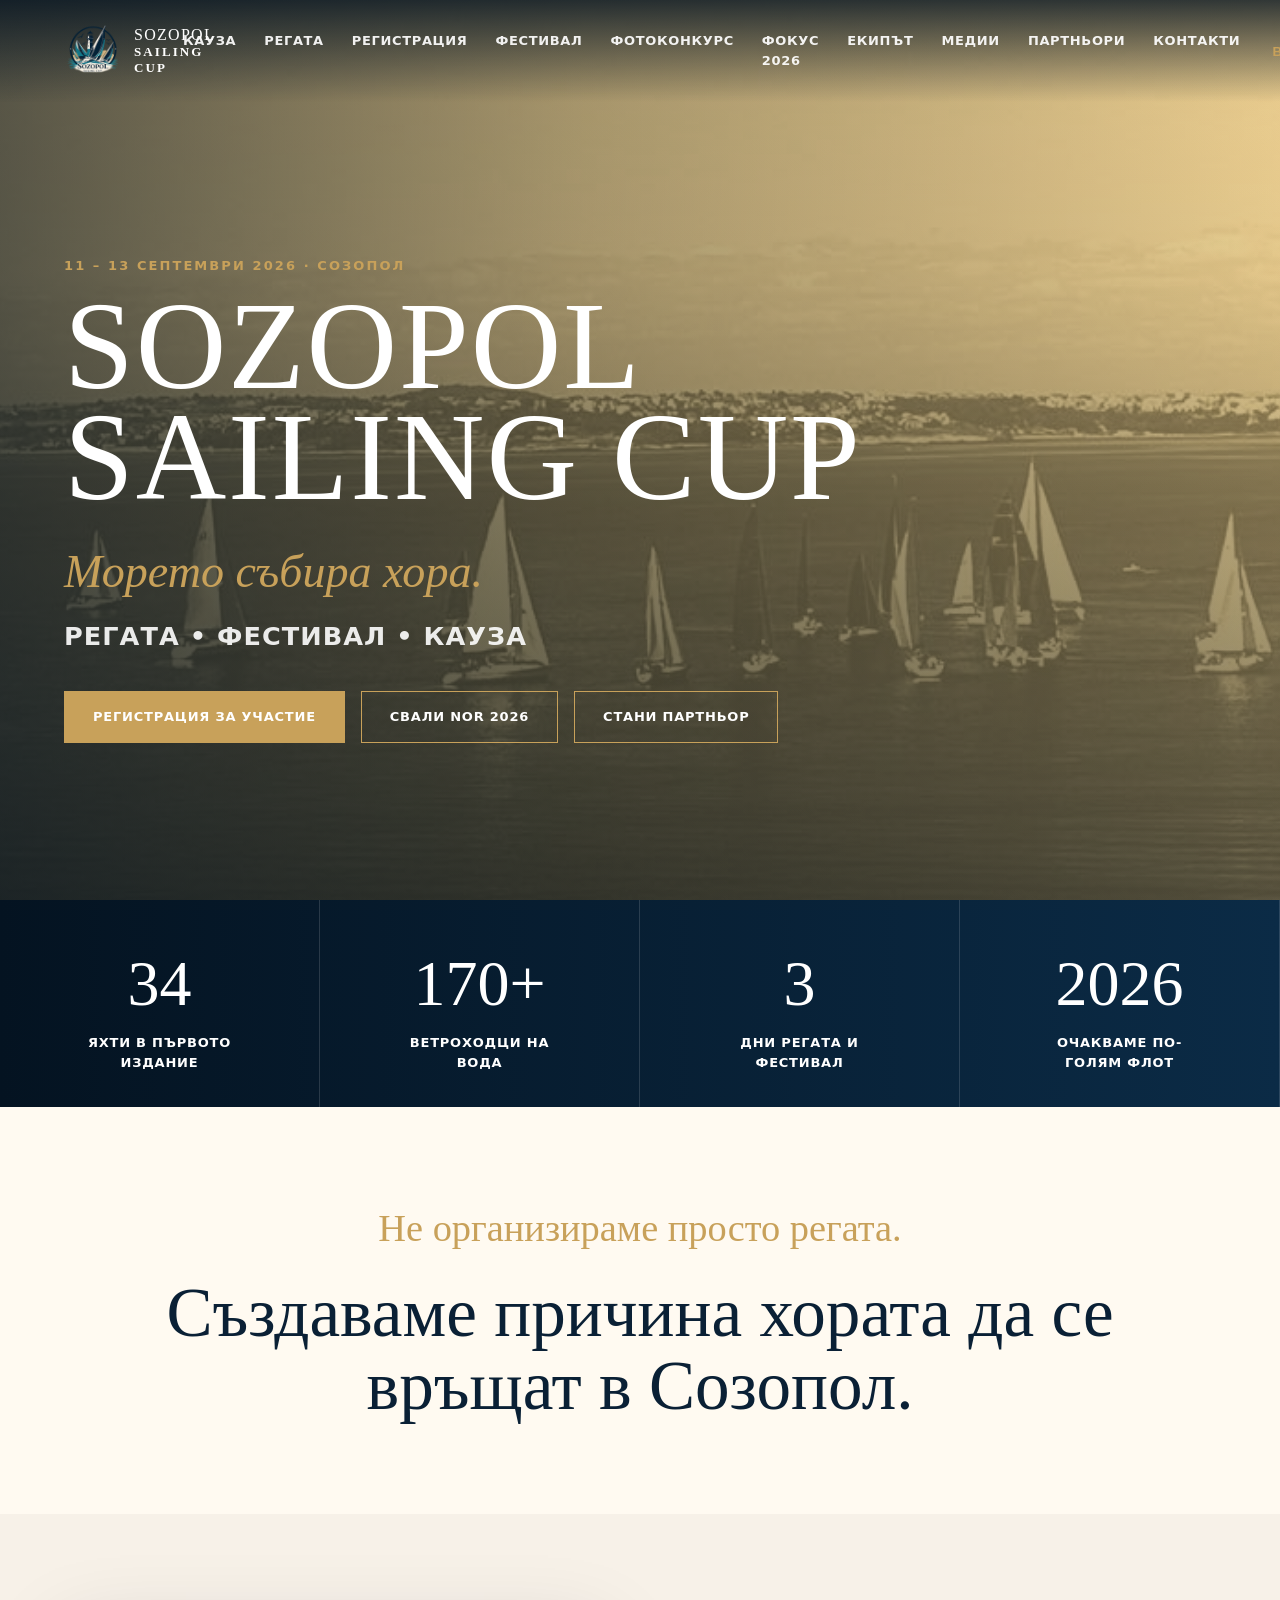
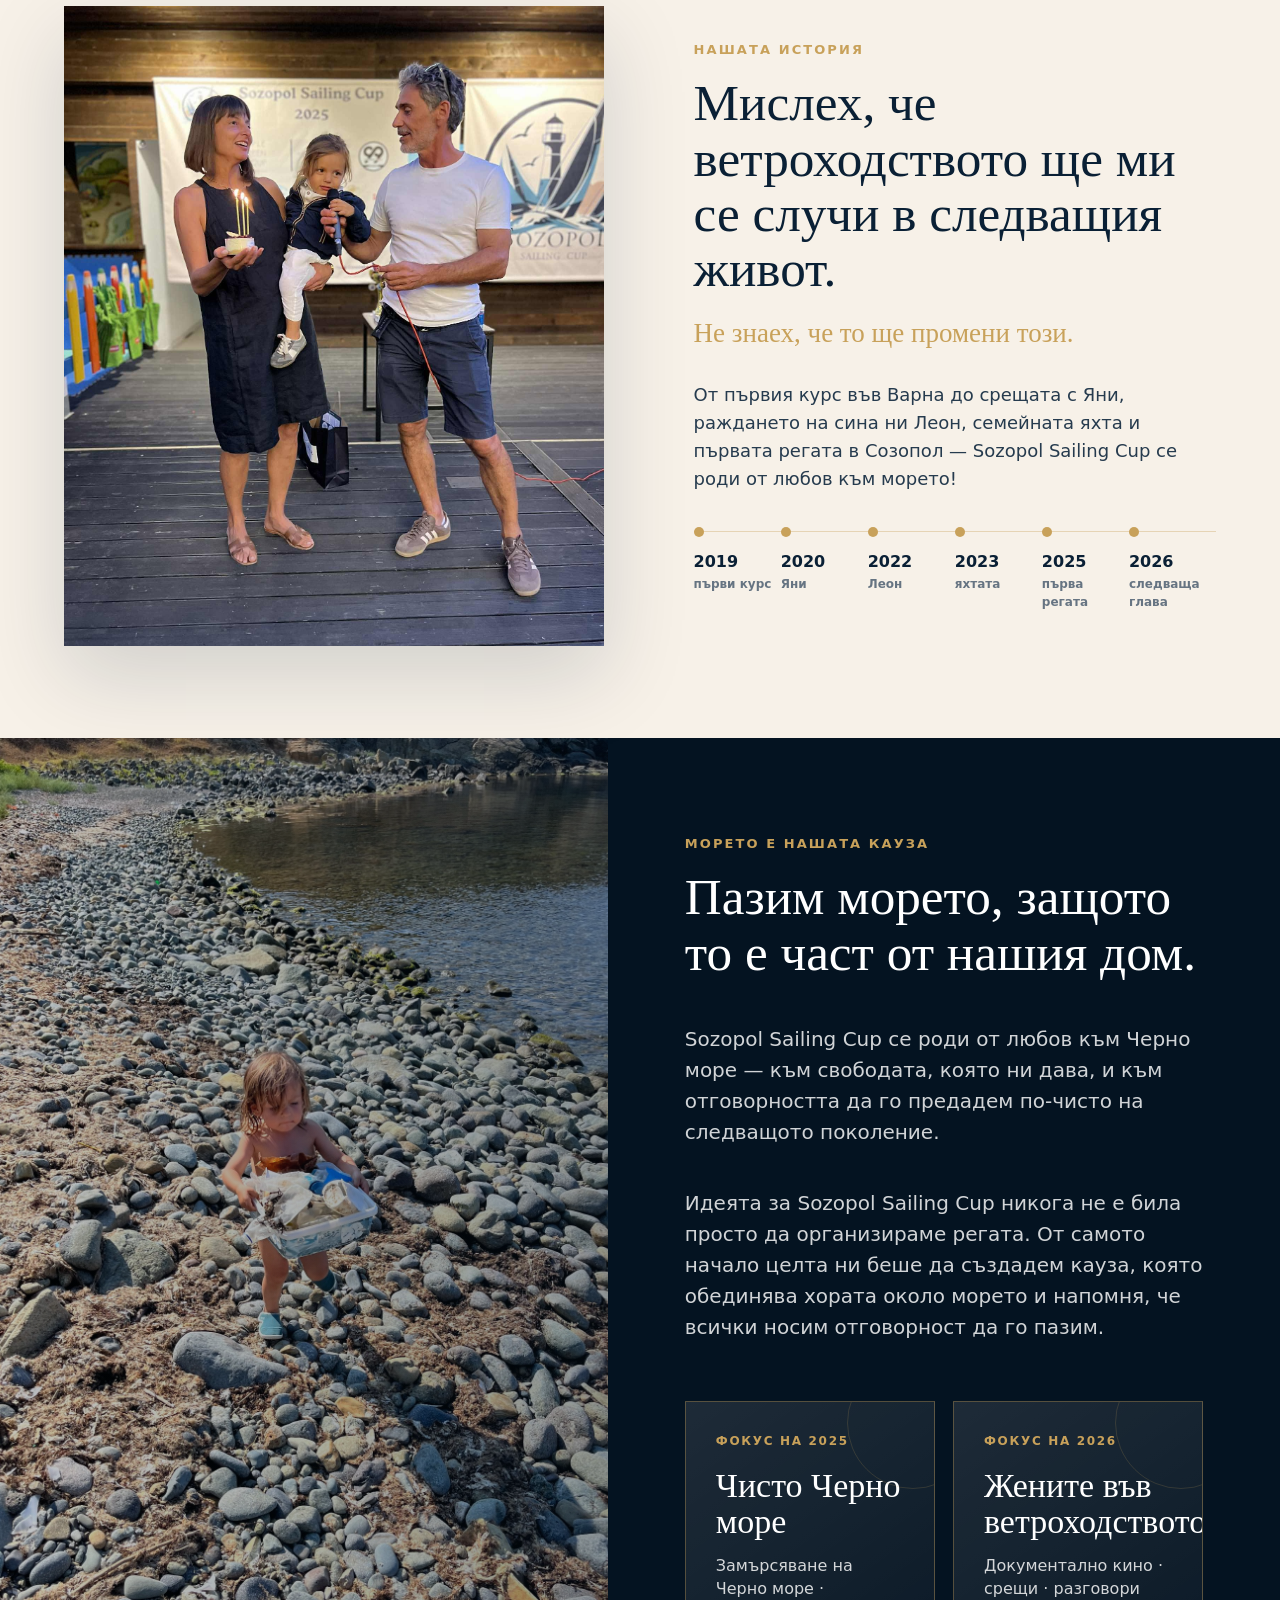
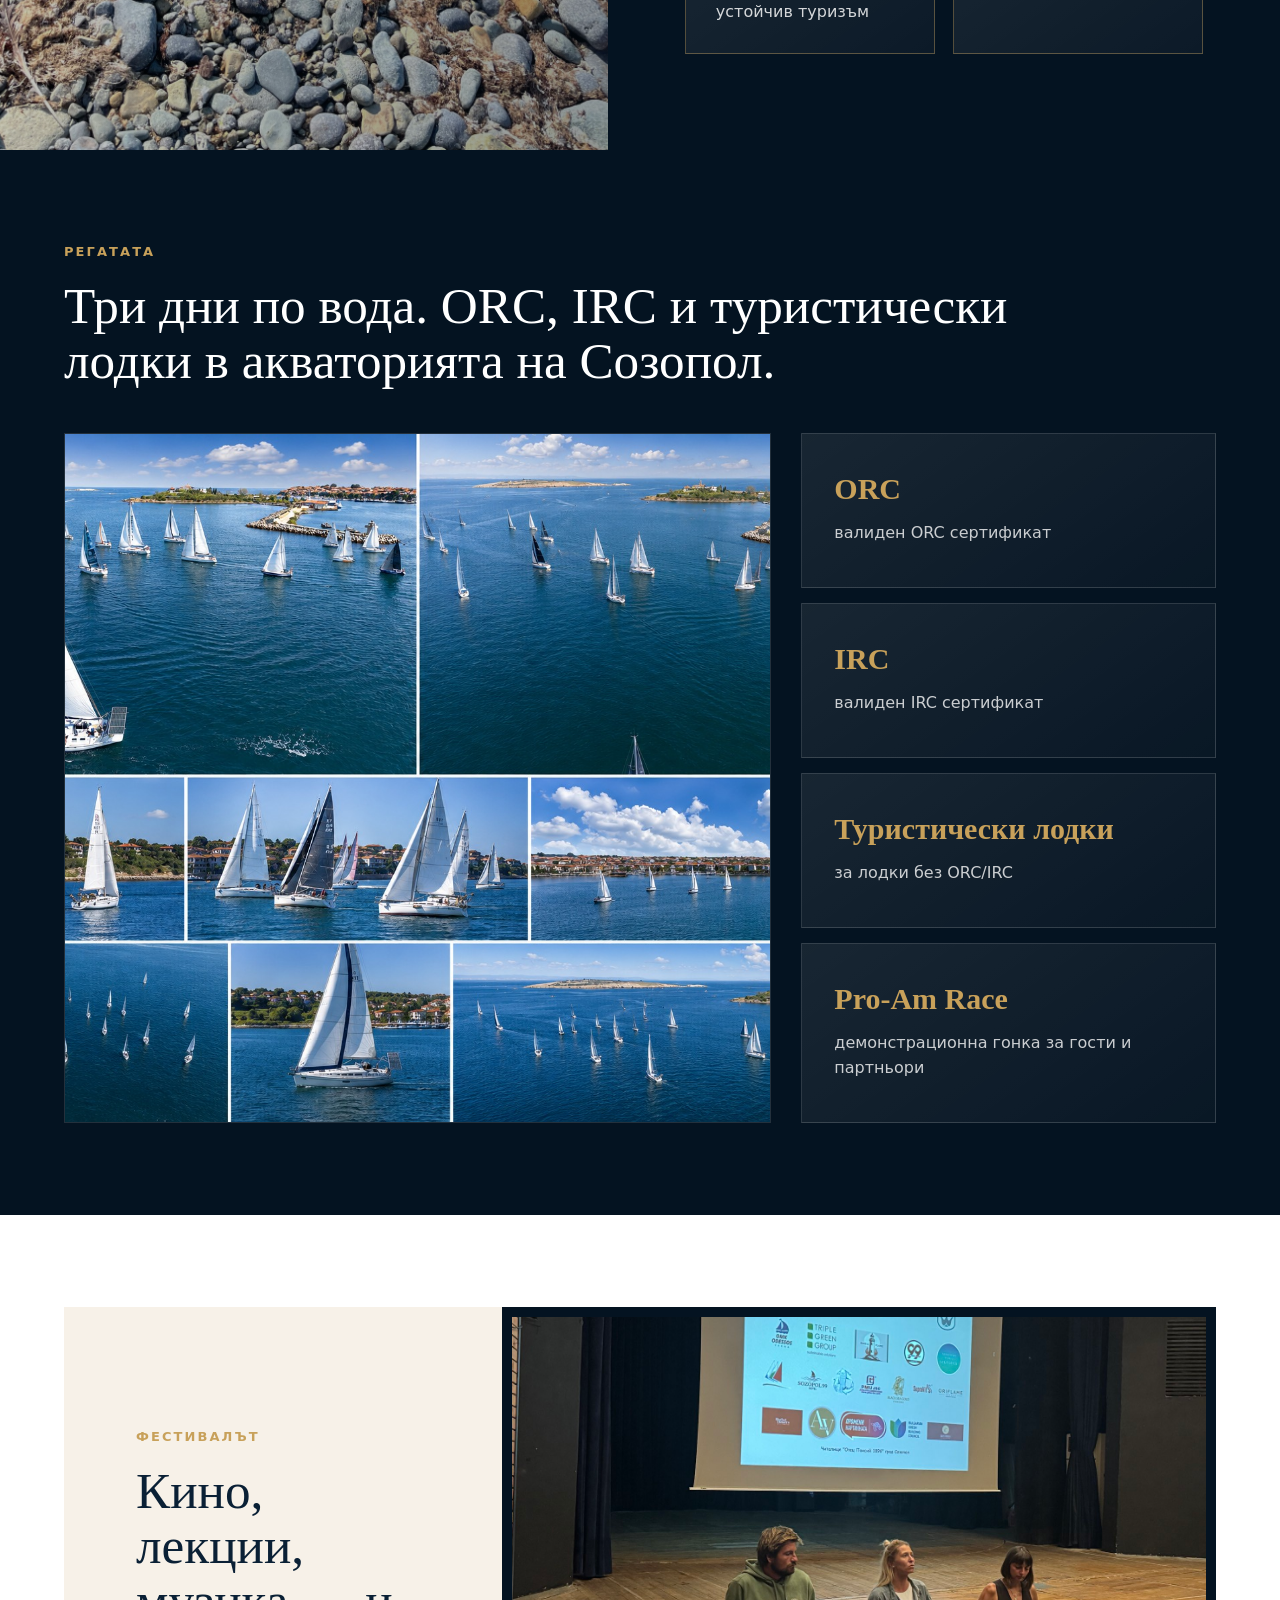
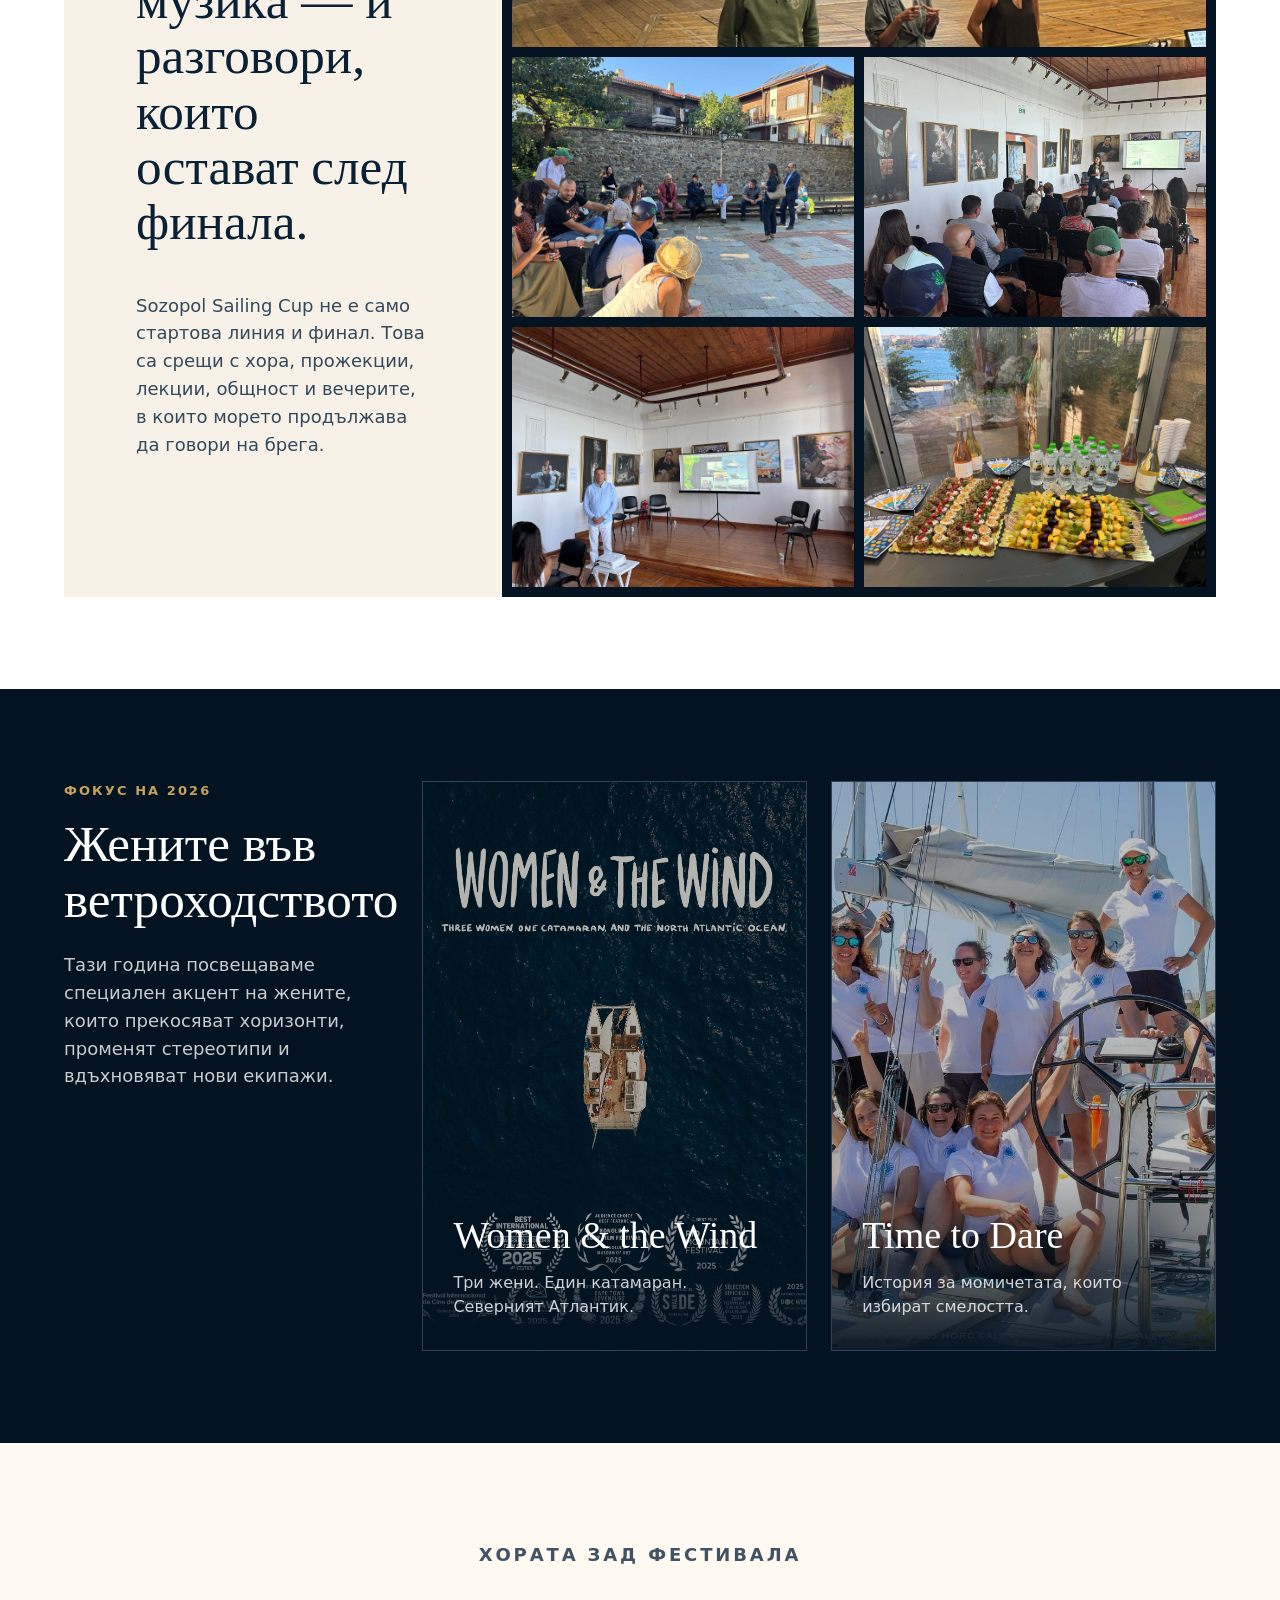
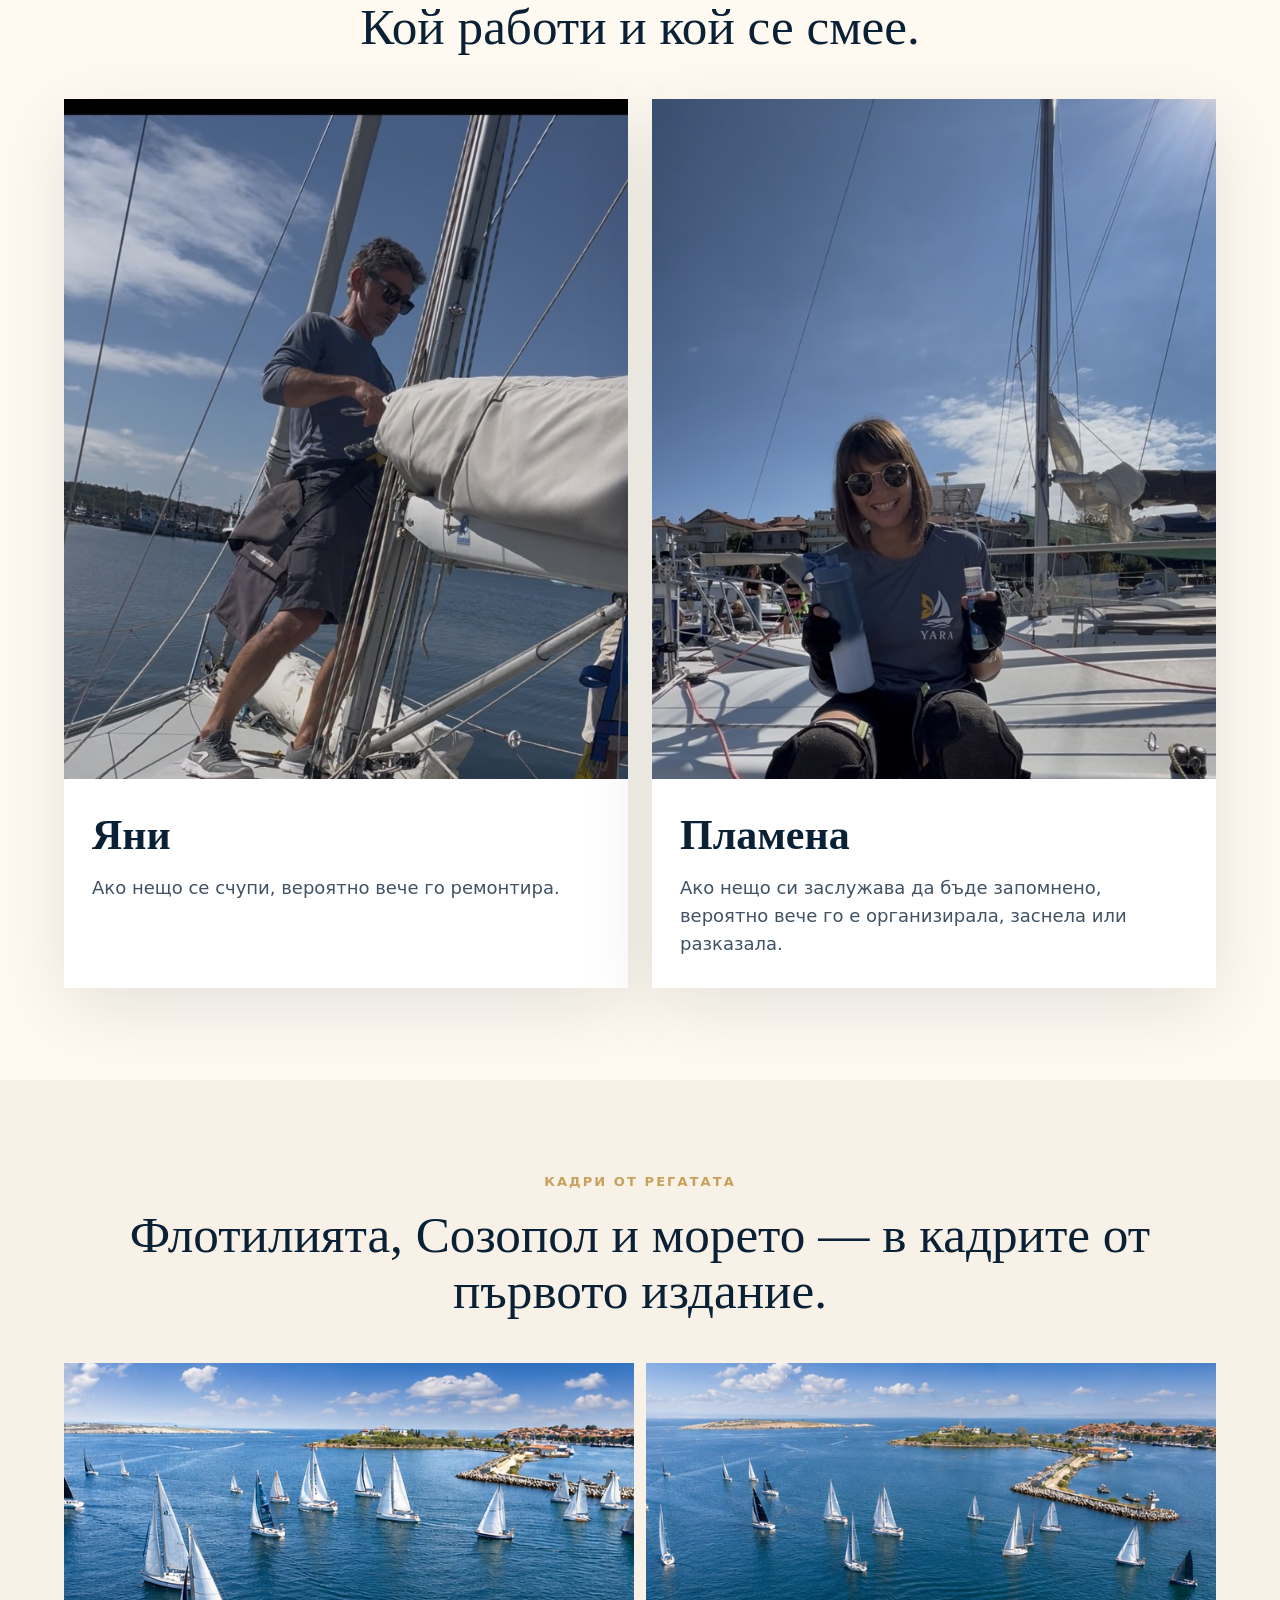
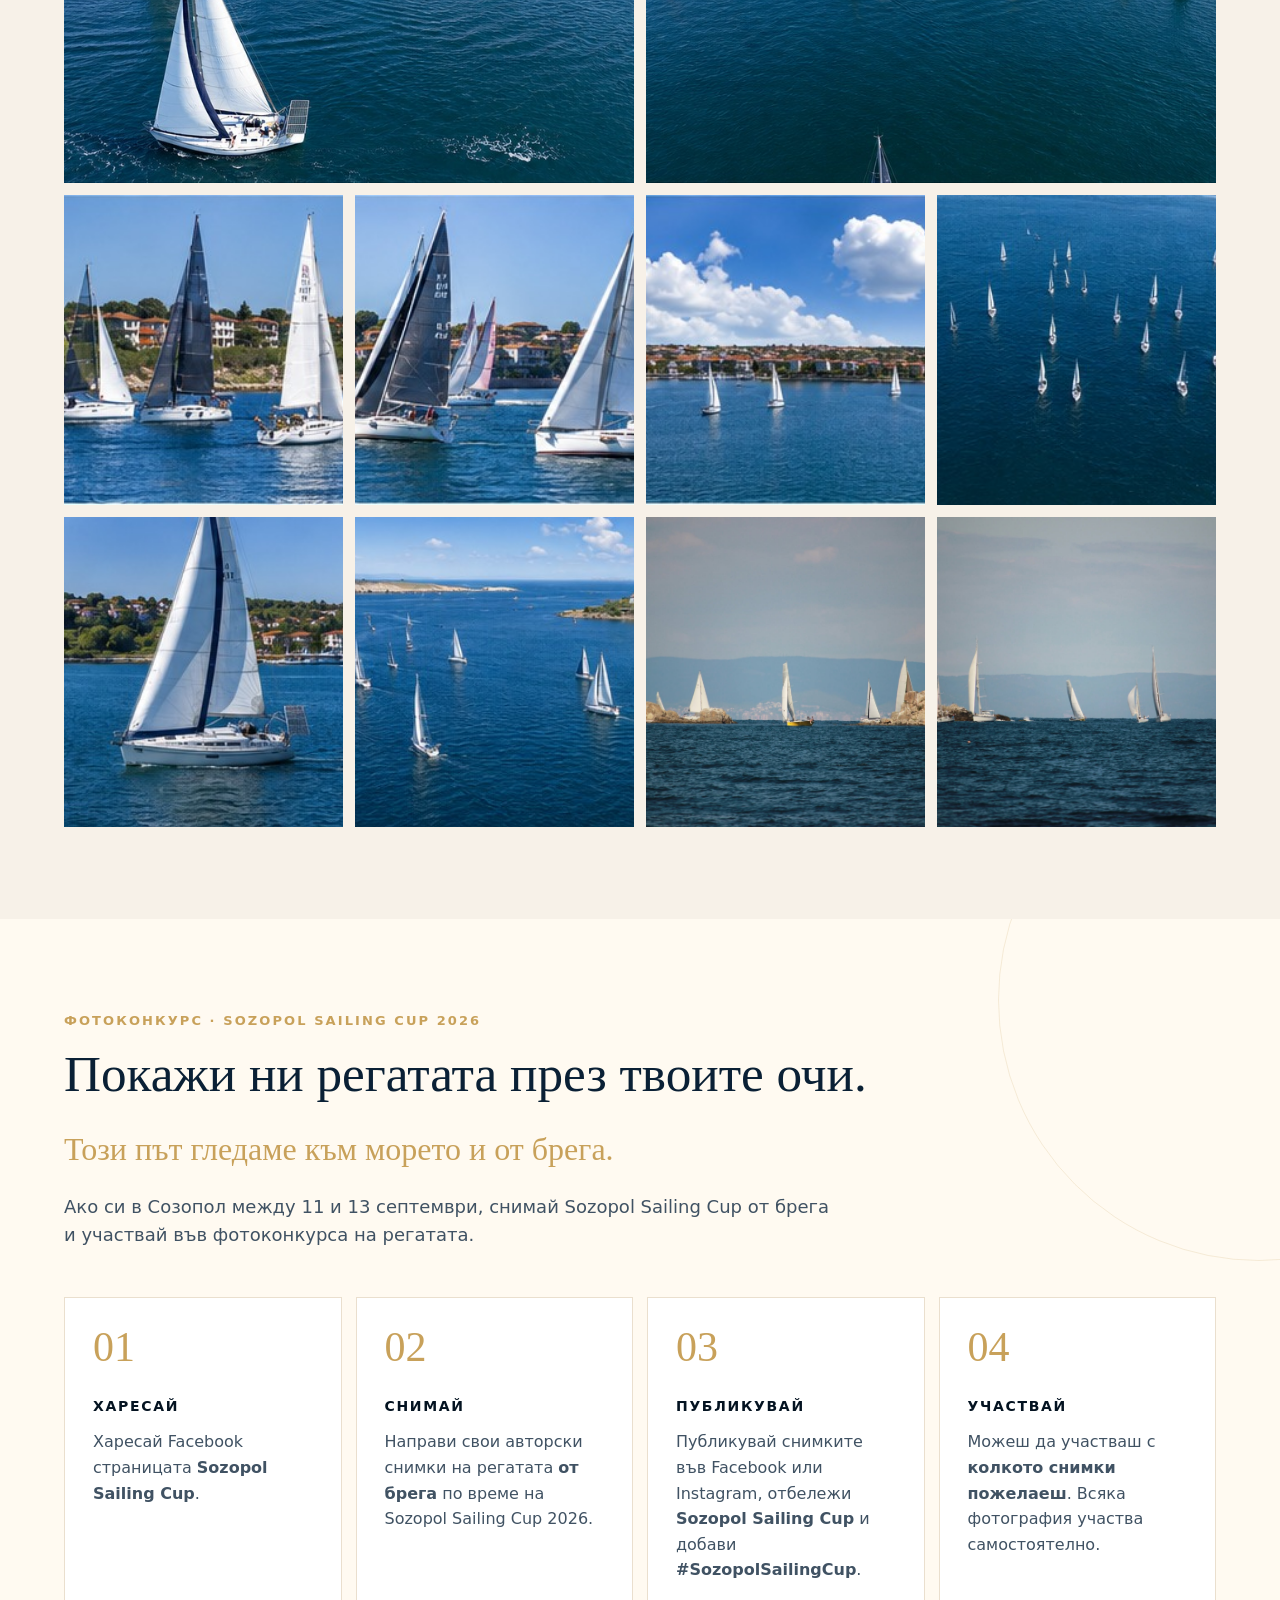
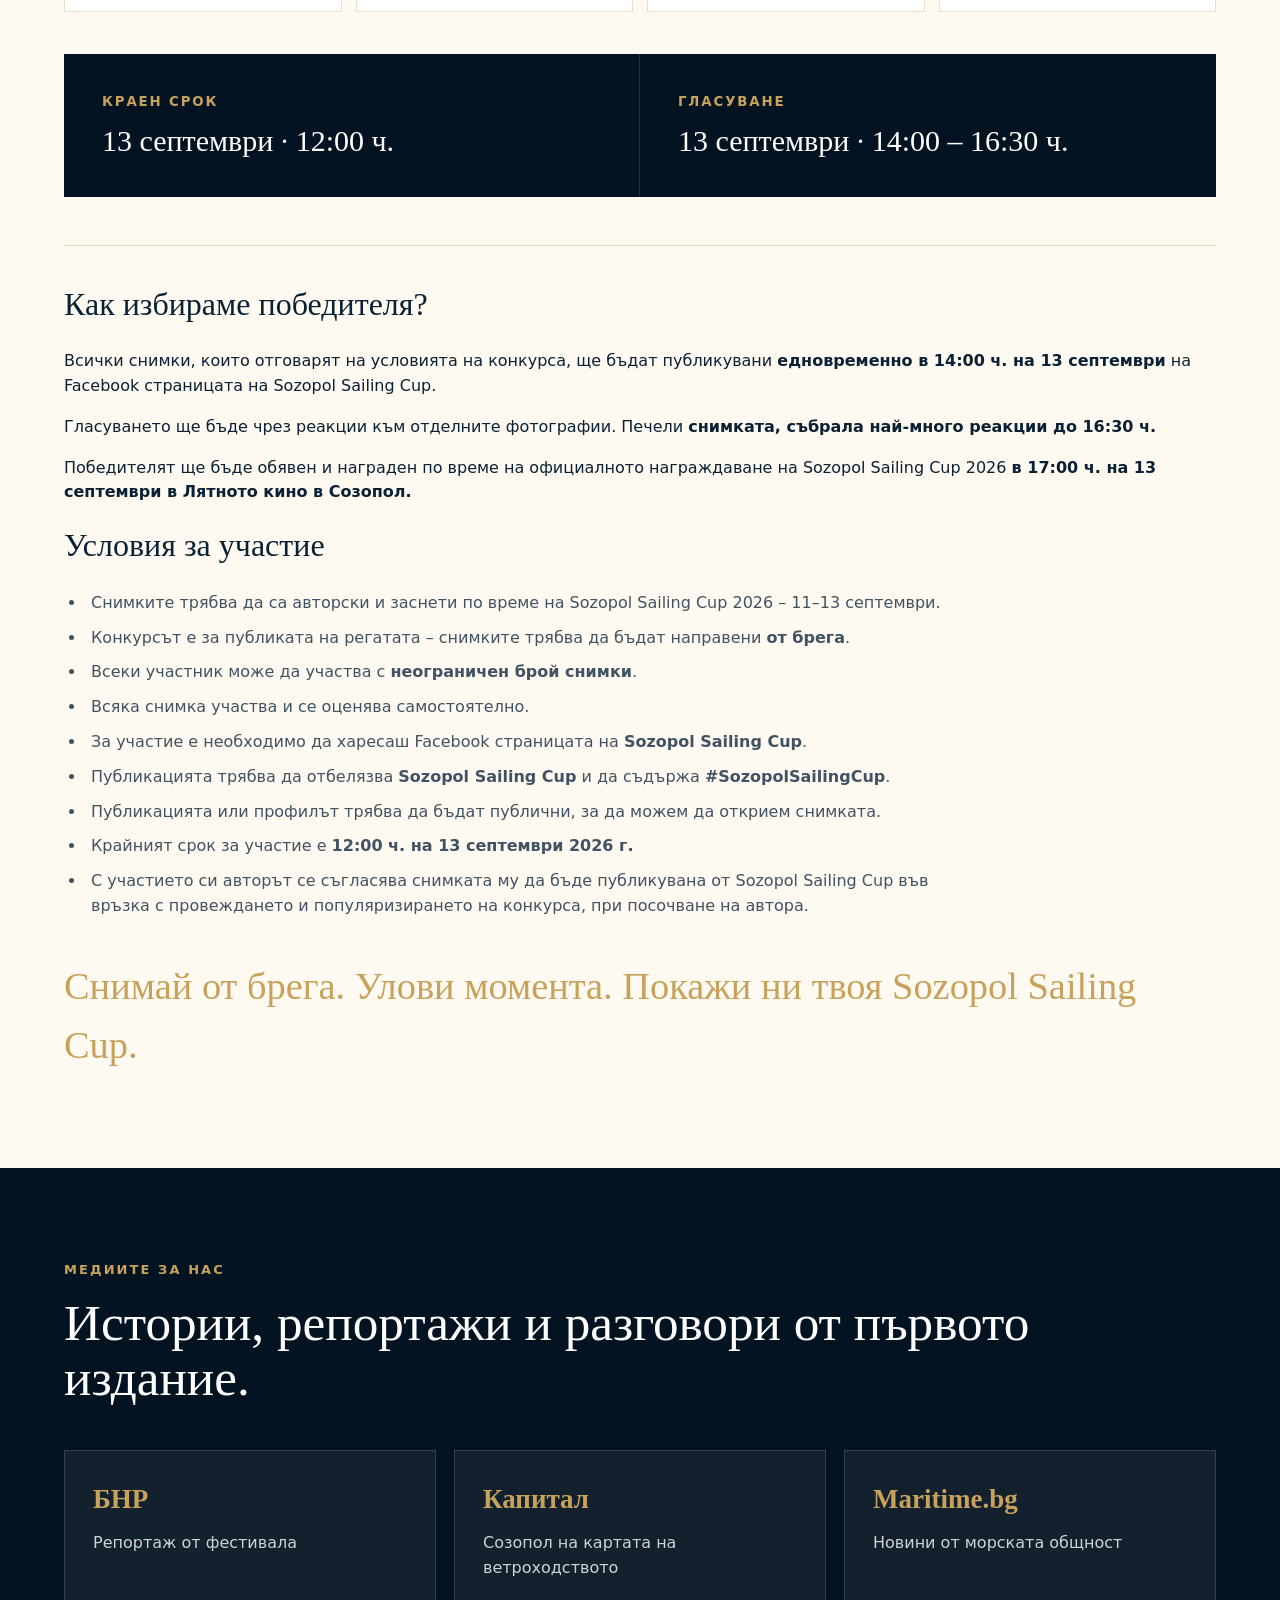
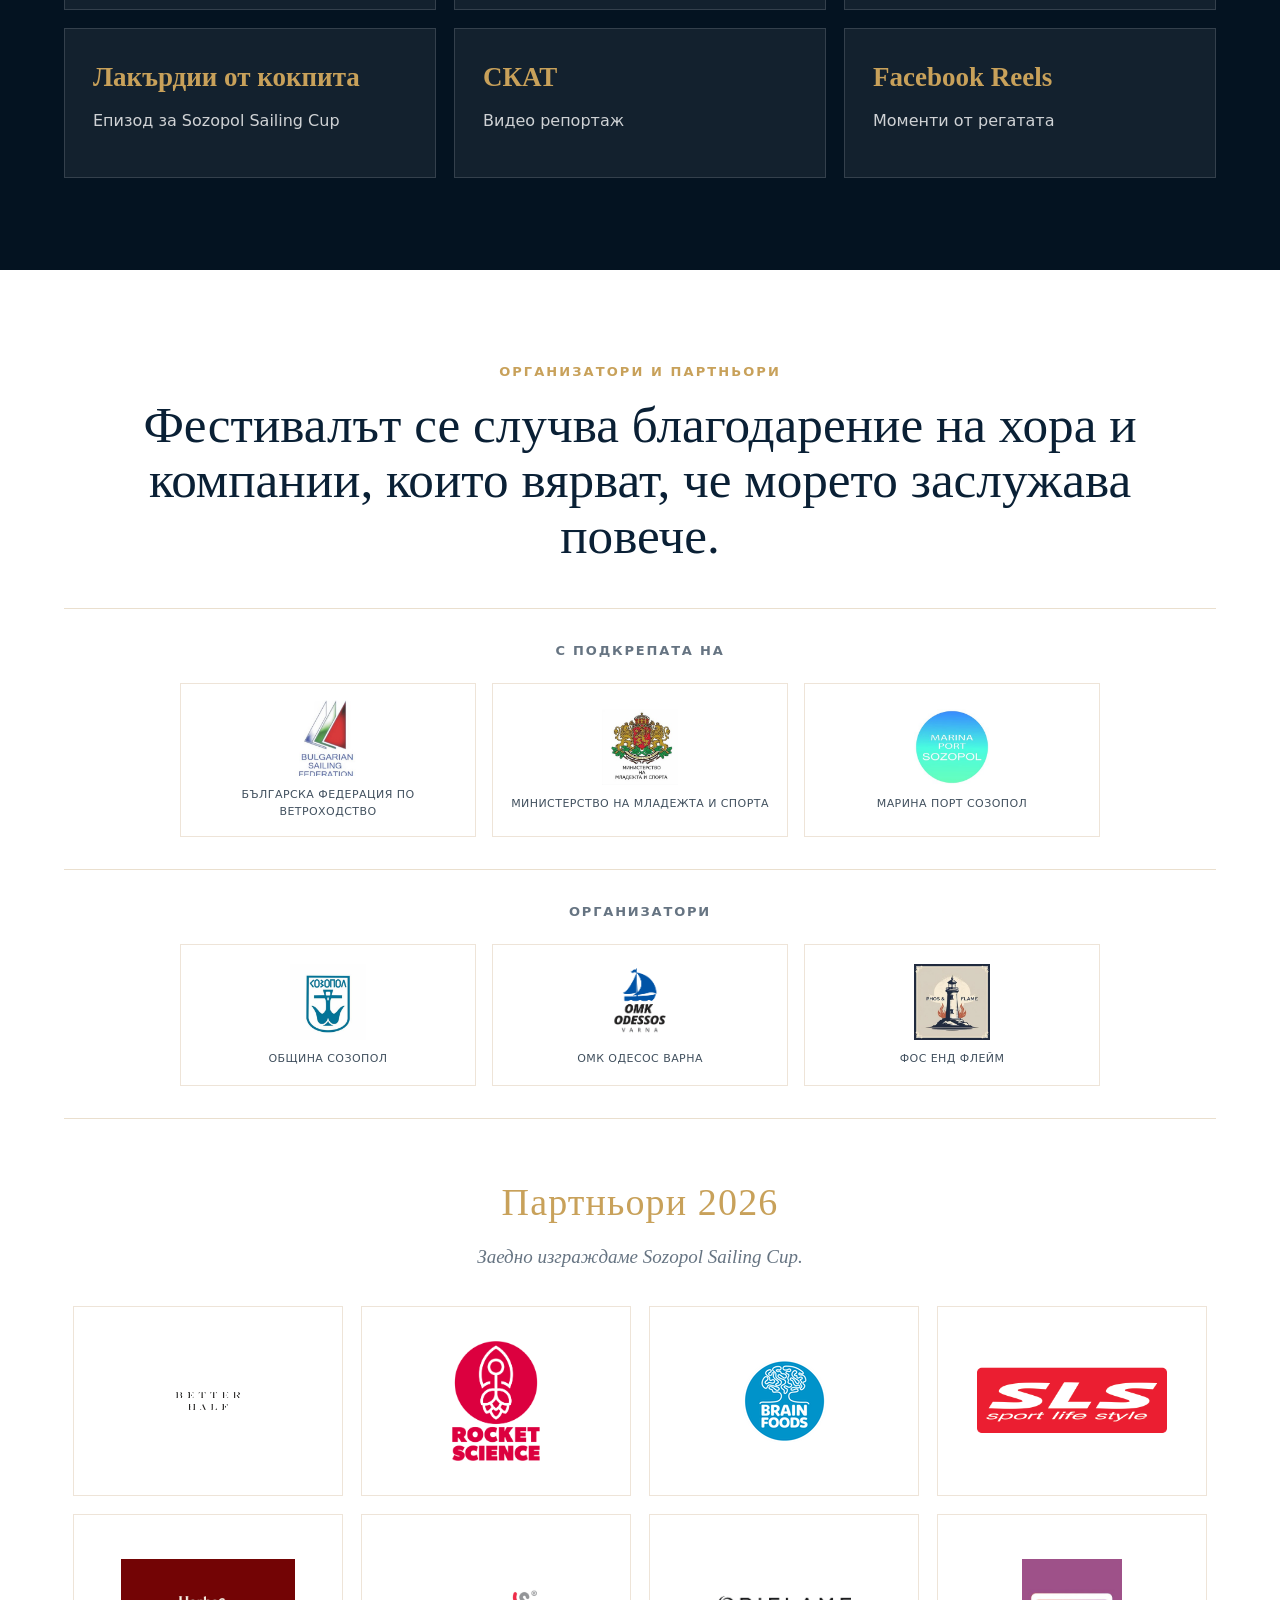
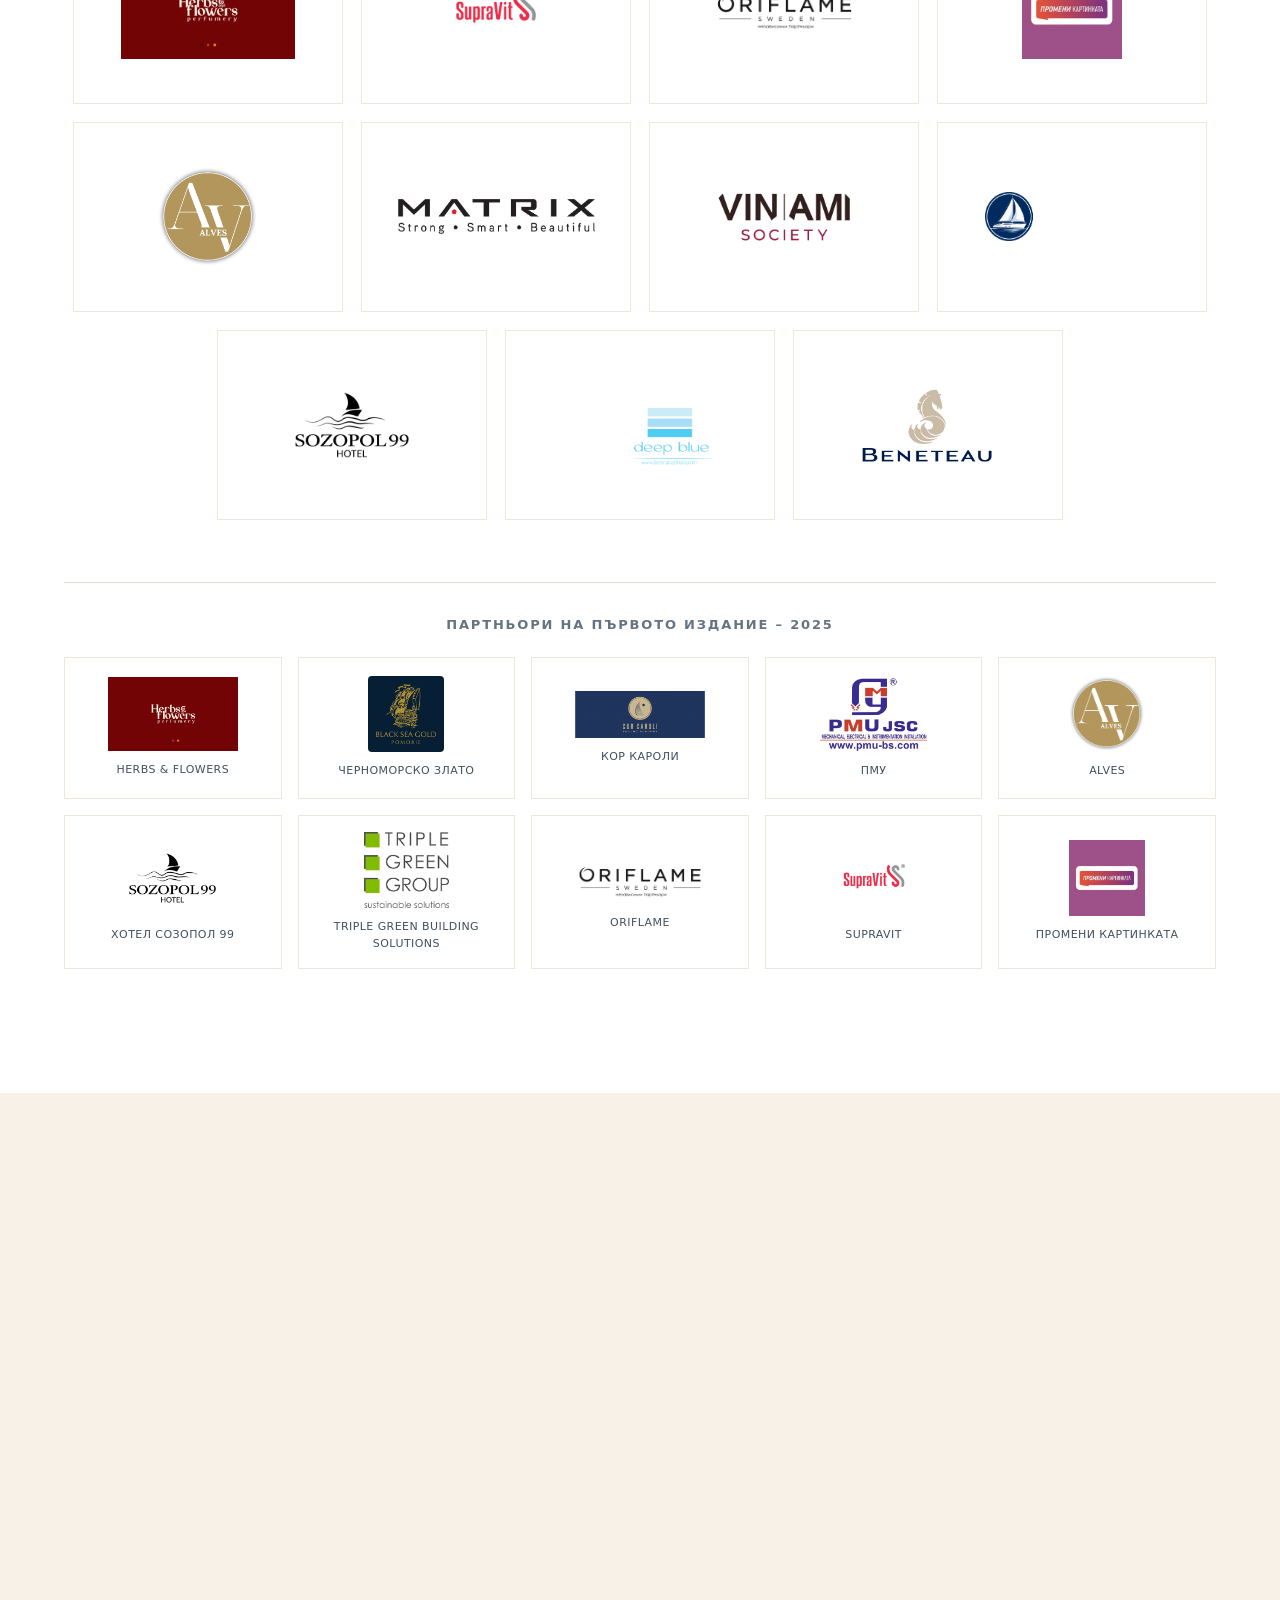
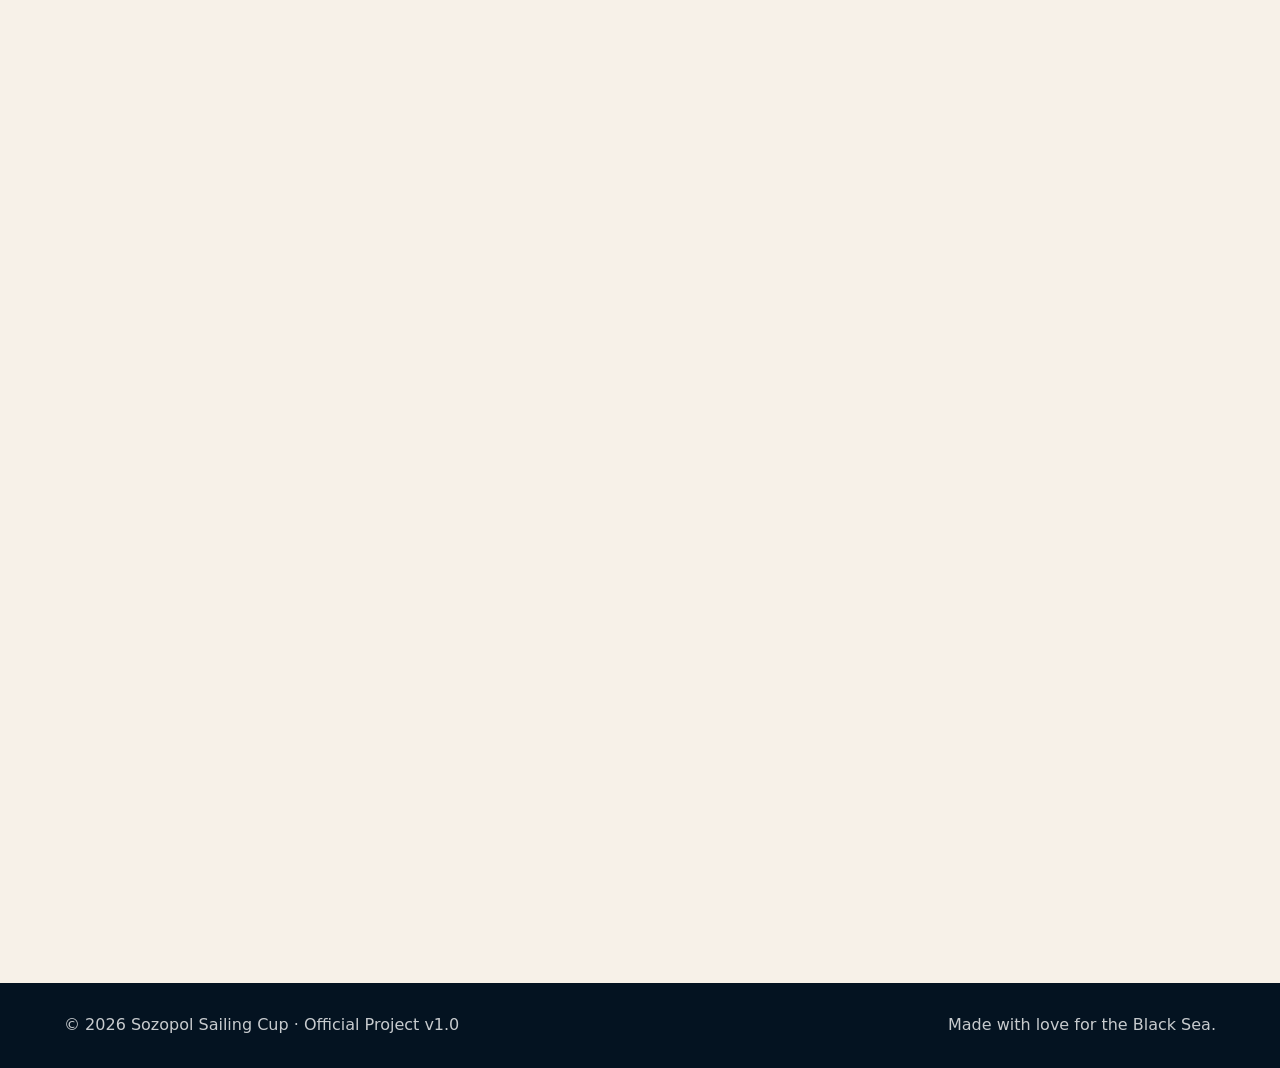
==== index.html @ d6c7b48d "Update index.html" ====
<!doctype html>
<html lang="bg">
<head>
  <meta charset="utf-8" />
  <meta name="viewport" content="width=device-width, initial-scale=1" />
  <title>Sozopol Sailing Cup 2026</title>
  <meta name="description" content="Sozopol Sailing Cup 2026 — регата и морски фестивал, 11–13 септември 2026, Созопол." />
  <meta property="og:title" content="Sozopol Sailing Cup 2026" />
  <meta property="og:description" content="Морето събира хора. Регата, документално кино, устойчивост и фокус върху жените във ветроходството." />
  <meta property="og:image" content="fleet-drone.jpg" />
  <link rel="icon" type="image/png" href="ssc-logo.png">
  <link rel="apple-touch-icon" href="ssc-logo.png">

<style>
:root{--deep:#041321;--navy:#071f35;--blue:#0e3a5a;--paper:#f7f1e8;--cream:#fffaf1;--gold:#c8a15a;--ink:#0a2035;--muted:#667482;--line:rgba(200,161,90,.36)}
*{box-sizing:border-box}
html{scroll-behavior:smooth}
body{margin:0;background:var(--paper);color:var(--ink);font-family:Inter,system-ui,-apple-system,Segoe UI,Arial,sans-serif;line-height:1.55}
a{text-decoration:none;color:inherit}
img{display:block;max-width:100%}
.nav{position:fixed;z-index:100;top:0;left:0;right:0;display:flex;align-items:center;gap:26px;justify-content:space-between;padding:22px 5vw;color:#fff;background:linear-gradient(to bottom,rgba(4,19,33,.8),rgba(4,19,33,0));transition:.3s}
.nav.scrolled{background:rgba(4,19,33,.94);backdrop-filter:blur(14px);padding-block:12px;box-shadow:0 18px 50px rgba(0,0,0,.18)}
.brand{display:flex;align-items:center;gap:12px;text-transform:uppercase;letter-spacing:.08em;font-family:Georgia,serif;font-size:16px;line-height:1}
.brand img{width:58px;height:58px;border-radius:50%;object-fit:cover}
.brand b{font-size:13px;letter-spacing:.16em}
nav{display:flex;gap:28px;font-size:13px;text-transform:uppercase;font-weight:800;letter-spacing:.05em}
nav a{opacity:.92}
.lang{display:flex;gap:8px}
.lang button,.menu{border:0;background:transparent;color:inherit;font-weight:900;cursor:pointer}
.lang button.active{color:var(--gold)}
.menu{display:none}
.hero{min-height:100svh;position:relative;display:grid;align-items:center;overflow:hidden;background:var(--deep)}
.hero-bg{position:absolute;inset:0;background-image:linear-gradient(rgba(215,165,65,.38),rgba(215,165,65,.38)),linear-gradient(rgba(3,18,33,.25),rgba(3,18,33,.55)),url('hero-bw.jpg')!important;background-size:cover;background-position:center center;filter:sepia(.35) saturate(1.25) brightness(1.08);transform:scale(1.05);animation:ken 18s ease-in-out infinite alternate}
.veil{position:absolute;inset:0;background:linear-gradient(90deg,rgba(4,19,33,.62),rgba(4,19,33,.27) 45%,rgba(255,235,190,.08)),linear-gradient(0deg,rgba(4,19,33,.42),rgba(255,232,179,.18) 70%,rgba(255,232,179,.22))}
@keyframes ken{to{transform:scale(1.12) translateX(-1.5%)}}
.hero-inner{position:relative;color:#fff;padding:20vh 5vw 9vh;max-width:1000px}
.kicker,.eyebrow{margin:0 0 15px;color:var(--gold);text-transform:uppercase;letter-spacing:.16em;font-size:13px;font-weight:900}
.hero h1{font-family:Georgia,'Times New Roman',serif;font-weight:400;text-transform:uppercase;letter-spacing:.015em;line-height:.88;font-size:clamp(56px,9.8vw,138px);margin:0}
.script{font-family:Georgia,serif;font-style:italic;color:var(--gold);font-size:clamp(25px,3.6vw,48px);margin:24px 0 10px}
.sub{font-family:Inter,system-ui,sans-serif;font-size:clamp(18px,2vw,27px);margin:0 0 34px;max-width:720px;letter-spacing:.04em;text-transform:uppercase;font-weight:800;color:rgba(255,255,255,.9)}
.actions{display:flex;gap:16px;flex-wrap:wrap}
.btn{display:inline-flex;align-items:center;justify-content:center;min-height:52px;padding:0 28px;border:1px solid var(--gold);color:#fff;text-transform:uppercase;font-weight:900;font-size:13px;letter-spacing:.06em;transition:.22s}
.btn.fill{background:var(--gold);color:#fff}
.btn:hover{transform:translateY(-2px);box-shadow:0 18px 45px rgba(0,0,0,.2)}
.btn.darktext{color:var(--deep)}
.btn.outline{border-color:var(--gold);background:transparent;color:var(--deep)}
.center-actions{justify-content:center}
.stats{display:grid;grid-template-columns:repeat(4,1fr);background:linear-gradient(90deg,var(--deep),#0b2b46);color:#fff}
.stats div{padding:34px 24px;text-align:center;border-right:1px solid rgba(255,255,255,.14)}
.stats b{display:block;font-family:Georgia,serif;font-weight:400;font-size:clamp(44px,5vw,78px)}
.stats span{display:block;text-transform:uppercase;font-weight:800;letter-spacing:.06em;font-size:13px;max-width:180px;margin:auto}
.section{padding:92px 5vw}
.manifest{text-align:center;background:var(--cream)}
.manifest p{font-family:Georgia,serif;font-size:clamp(26px,3vw,42px);margin:0;color:var(--gold)}
.manifest h2{font-family:Georgia,serif;font-weight:400;line-height:1.05;margin:18px auto 0;max-width:980px;font-size:clamp(40px,5.4vw,86px)}
.story{display:grid;grid-template-columns:minmax(360px,540px) 1fr;gap:7vw;align-items:center;background:var(--paper)}
.story figure{margin:0}
.story figure img{width:100%;height:640px;object-fit:cover;object-position:center 38%;box-shadow:0 30px 80px rgba(10,32,53,.16)}
h2{font-family:Georgia,serif;font-weight:400;line-height:1.08;font-size:clamp(34px,4vw,66px);margin:0 0 24px}
.story p:not(.eyebrow){font-size:18px;color:#263b4e}
.gold{font-family:Georgia,serif!important;color:var(--gold)!important;font-size:27px!important;margin-top:-8px}
.timeline{display:grid;grid-template-columns:repeat(6,1fr);border-top:1px solid var(--line);margin-top:38px}
.timeline span{position:relative;padding-top:18px;font-weight:900}
.timeline span:before{content:"";position:absolute;top:-5px;left:0;width:10px;height:10px;border-radius:50%;background:var(--gold)}
.timeline em{display:block;font-style:normal;font-size:12px;color:var(--muted);font-weight:600}
.dark{background:var(--deep);color:#fff}
.section-head{max-width:1050px;margin-bottom:45px}
.section-head.center{text-align:center;margin-inline:auto}
.photo-split{display:grid;grid-template-columns:1.45fr .85fr;gap:30px}
.photo-split>img{height:690px;width:100%;object-fit:cover;object-position:center;border:1px solid rgba(255,255,255,.12)}
.cards{display:grid;gap:15px}
.cards article{padding:32px;border:1px solid rgba(255,255,255,.14);background:linear-gradient(145deg,rgba(255,255,255,.08),rgba(255,255,255,.02))}
.cards b{display:block;font-family:Georgia,serif;font-size:30px;color:var(--gold);margin-bottom:8px}
.cards span{color:rgba(255,255,255,.78)}
.festival{display:grid;grid-template-columns:.76fr 1.24fr;gap:0;align-items:stretch;background:#fff}
.festival-copy{padding:72px;background:var(--paper);display:flex;flex-direction:column;justify-content:center}
.festival-grid{display:grid;grid-template-columns:repeat(2,1fr);gap:10px;background:var(--deep);padding:10px}
.festival-grid img{width:100%;height:260px;object-fit:cover;object-position:center}
.festival-grid img:first-child{grid-column:span 2;height:330px;object-position:center 58%}
.festival p:not(.eyebrow){font-size:18px;color:#34495b}
.women{display:grid;grid-template-columns:.75fr 1fr 1fr;gap:24px}
.women-text p:not(.eyebrow){font-size:18px;color:rgba(255,255,255,.78)}
.film{position:relative;overflow:hidden;min-height:570px;background:#0a243c;border:1px solid rgba(255,255,255,.14)}
.film img{width:100%;height:100%;object-fit:cover;filter:brightness(.76)}
.film div{position:absolute;left:0;right:0;bottom:0;padding:30px;background:linear-gradient(transparent,rgba(4,19,33,.95))}
.film h3{font-family:Georgia,serif;font-weight:400;font-size:38px;margin:0 0 6px}
.film p{margin:0;color:rgba(255,255,255,.8)}
.team{background:var(--cream)}
.team-grid{display:grid;grid-template-columns:1fr 1fr;gap:24px}
.team article{background:#fff;box-shadow:0 20px 70px rgba(10,32,53,.11)}
.team img{width:100%;height:680px;object-fit:cover;object-position:center}
.team article:first-child img{object-position:center 25%}
.team h3{font-family:Georgia,serif;font-size:42px;margin:24px 28px 0}
.team p{margin:6px 28px 30px;color:#405263;font-size:18px}
.mosaic{display:grid;grid-template-columns:repeat(4,1fr);gap:12px}
.mosaic img{width:100%;height:290px;object-fit:cover;object-position:center}
.mosaic .wide{grid-column:span 2;height:390px}
.regatta-mosaic img{height:310px}
.regatta-mosaic .wide{height:420px}
.media-grid{display:grid;grid-template-columns:repeat(3,1fr);gap:18px}
.media-grid a{min-height:150px;border:1px solid rgba(255,255,255,.14);background:rgba(255,255,255,.06);padding:28px;transition:.22s}
.media-grid a:hover{transform:translateY(-3px);background:rgba(200,161,90,.16)}
.media-grid b{display:block;color:var(--gold);font-family:Georgia,serif;font-size:27px;margin-bottom:10px}
.media-grid span{color:rgba(255,255,255,.8)}
.partners{background:#fff}
.partner-block{padding:32px 0;border-top:1px solid #eadfce}
.partner-block h3{text-align:center;text-transform:uppercase;letter-spacing:.14em;font-size:13px;color:var(--muted);margin:0 0 22px}
.logos{display:grid;grid-template-columns:repeat(3,1fr);gap:16px}
.logos.three{max-width:920px;margin:auto}
.logos.many{grid-template-columns:repeat(5,1fr)}
figure{margin:0}
.logos figure{display:flex;flex-direction:column;align-items:center;justify-content:center;gap:10px;min-height:142px;border:1px solid #eee4d8;background:#fff;padding:16px;transition:.22s}
.logos figure:hover{transform:translateY(-3px);box-shadow:0 18px 42px rgba(10,32,53,.08)}
.logos img{max-width:130px;max-height:76px;object-fit:contain}
.logos figcaption{text-align:center;font-size:11px;text-transform:uppercase;letter-spacing:.04em;color:#41505e}
.logos img[src*="black-sea-gold"]{background:#071f35;padding:8px;border-radius:4px}
.logos img[src*="oriflame"]{max-width:150px}
.registration{background:var(--cream);text-align:center}
.registration .section-head p:not(.eyebrow){font-size:18px;color:#42556a;max-width:780px;margin:0 auto 28px}
.cta{position:relative;min-height:610px;display:grid;place-items:center;text-align:center;color:#fff;background:linear-gradient(90deg,rgba(4,19,33,.96),rgba(4,19,33,.52)),url('single-sunset.jpg') center/cover no-repeat}
.cta>div{max-width:960px;padding:80px 5vw}
.cta p:not(.eyebrow){max-width:760px;margin:0 auto 28px;color:rgba(255,255,255,.8);font-size:18px}
.contact{text-align:center;background:var(--paper)}
.contact p{font-size:18px}
footer{display:flex;justify-content:space-between;gap:30px;padding:30px 5vw;background:var(--deep);color:rgba(255,255,255,.78)}
.reveal{opacity:0;transform:translateY(20px);transition:opacity .7s ease,transform .7s ease}
.reveal.in{opacity:1;transform:none}

/* CAUSE */
.cause{display:grid;grid-template-columns:.95fr 1.05fr;gap:0;background:var(--deep);color:#fff;padding:0;min-height:760px;align-items:stretch}
.cause-photo{position:relative;overflow:hidden;min-height:760px;background:#061724}
.cause-photo:after{content:"";position:absolute;inset:0;background:linear-gradient(90deg,rgba(4,19,33,.1),rgba(4,19,33,.34));pointer-events:none}
.cause-photo img{height:100%;min-height:760px;width:100%;object-fit:cover;object-position:center 42%;filter:brightness(.86) saturate(1.06)}
.cause-copy{padding:96px 6vw;display:flex;flex-direction:column;justify-content:center}
.cause-copy h2{max-width:930px}
.cause-copy p:not(.eyebrow){font-size:20px;max-width:780px;color:rgba(255,255,255,.82)}
.focus-stack{display:grid;grid-template-columns:1fr 1fr;gap:18px;margin-top:38px}
.focus-card{position:relative;overflow:hidden;border:1px solid rgba(200,161,90,.38);background:linear-gradient(145deg,rgba(255,255,255,.1),rgba(255,255,255,.03));padding:30px;min-height:210px}
.focus-card:before{content:"";position:absolute;right:-45px;top:-45px;width:130px;height:130px;border:1px solid rgba(200,161,90,.18);border-radius:50%}
.focus-card .year{display:block;color:var(--gold);font-weight:900;text-transform:uppercase;letter-spacing:.14em;font-size:12px;margin-bottom:18px}
.focus-card h3{font-family:Georgia,serif;font-weight:400;font-size:34px;line-height:1.05;margin:0 0 14px;color:#fff}
.focus-card p{font-size:16px!important;line-height:1.45!important;margin:0!important;color:rgba(255,255,255,.82)!important}

/* PARTNERS 2026 */
.partners-2026{padding:54px 0 62px}
.partners-2026>h3{margin:0 0 10px;color:var(--gold);font-family:Georgia,"Times New Roman",serif;font-size:clamp(25px,3vw,38px);font-weight:400;letter-spacing:.03em;text-transform:none}
.partners-2026-intro{margin:0 auto 34px;text-align:center;color:var(--muted);font-family:Georgia,"Times New Roman",serif;font-size:19px;font-style:italic}
.partner-logo-grid{display:flex;flex-wrap:wrap;justify-content:center;gap:18px;max-width:1220px;margin:0 auto}
.partner-logo-card{position:relative;display:flex;flex:0 1 calc(25% - 18px);align-items:center;justify-content:center;min-width:210px;min-height:190px;padding:28px 24px;overflow:hidden;border:1px solid #eee4d8;background:#fff;color:var(--ink);transition:transform .25s ease,border-color .25s ease,box-shadow .25s ease}
.partner-logo-card:hover{transform:translateY(-6px);border-color:rgba(200,161,90,.7);box-shadow:0 22px 50px rgba(10,32,53,.12)}
.partner-logo-card img{width:auto;max-width:175px;max-height:100px;object-fit:contain;transition:transform .25s ease,opacity .25s ease}
.partner-logo-card:hover img{transform:scale(1.045)}
.partner-logo-card span{position:absolute;left:20px;right:20px;top:50%;z-index:2;color:var(--deep);text-align:center;font-size:11px;font-weight:900;letter-spacing:.12em;text-transform:uppercase;opacity:0;transform:translateY(-35%);transition:opacity .25s ease,transform .25s ease}
.partner-logo-card[href]:hover img{opacity:.3}
.partner-logo-card[href]:hover span{opacity:1;transform:translateY(-50%)}
.partner-logo-card img[src*="better-half"]{max-width:190px;max-height:110px}
.partner-logo-card img[src*="rocket-science"]{max-height:120px}
.partner-logo-card img[src*="brain-foods"]{max-width:185px}
.partner-logo-card img[src*="sls"]{max-width:190px}
.partner-logo-card img[src*="promeni"]{max-width:165px}
.partner-logo-card img[src*="oriflame"]{max-width:165px}
.partner-logo-card img[src*="matrix"]{max-width:205px;max-height:85px}
.partner-logo-card img[src*="vin-ami"]{max-width:205px;max-height:100px}

@media(max-width:1050px){
  nav{display:none;position:absolute;top:100%;left:0;right:0;background:rgba(4,19,33,.96);padding:22px 5vw;flex-direction:column}
  .nav.open nav{display:flex}.menu{display:block}
  .stats,.story,.photo-split,.festival,.women,.team-grid{grid-template-columns:1fr}
  .stats{grid-template-columns:repeat(2,1fr)}
  .story figure img,.photo-split>img,.festival img,.team img{height:470px}
  .women{gap:16px}.film{min-height:440px}
  .logos.many{grid-template-columns:repeat(2,1fr)}
  .media-grid{grid-template-columns:1fr 1fr}
  .timeline{grid-template-columns:repeat(3,1fr)}
  .cause{grid-template-columns:1fr}.cause-photo,.cause-photo img{min-height:470px;height:470px}
  .focus-stack{grid-template-columns:1fr}
  .partner-logo-card{flex-basis:calc(50% - 18px)}
}
@media(max-width:620px){
  .nav{padding:12px 18px}.brand span{display:none}.brand img{width:48px;height:48px}
  .hero-inner{padding:17vh 24px 8vh}.hero h1{font-size:50px}.hero .sub{font-size:15px}
  .actions{display:grid}.btn{width:100%}
  .stats,.media-grid,.logos,.logos.many{grid-template-columns:1fr}
  .section{padding:64px 24px}
  .story figure img,.photo-split>img,.festival img,.team img{height:360px}
  .festival-copy{padding:34px 24px}
  .festival-grid{grid-template-columns:1fr;padding:8px}
  .festival-grid img,.festival-grid img:first-child{grid-column:auto;height:260px}
  .mosaic,.mosaic .wide{display:block;grid-column:auto}
  .mosaic img,.mosaic .wide{height:260px;margin-bottom:12px}
  .timeline{grid-template-columns:1fr 1fr}
  footer{display:block;text-align:center}
  .logos img{max-width:150px}
  .cause-copy{padding:64px 24px}.focus-card h3{font-size:29px}
  .partners-2026{padding:44px 0 52px}.partner-logo-grid{gap:12px}
  .partner-logo-card{flex-basis:100%;min-width:0;min-height:170px}
  .partner-logo-card img{max-width:190px}
}
/* PHOTO CONTEST 2026 */
.photo-contest{
  background:var(--cream);
  color:var(--ink);
  position:relative;
  overflow:hidden;
}

.photo-contest:before{
  content:"";
  position:absolute;
  width:520px;
  height:520px;
  border:1px solid rgba(200,161,90,.18);
  border-radius:50%;
  right:-240px;
  top:-180px;
  pointer-events:none;
}

.photo-contest-intro{
  max-width:900px;
  margin-bottom:48px;
}

.photo-contest-intro h2{
  max-width:850px;
}

.photo-contest-lead{
  font-family:Georgia,"Times New Roman",serif;
  color:var(--gold);
  font-size:clamp(23px,2.5vw,34px);
  margin:0 0 18px;
}

.photo-contest-intro p:not(.eyebrow):not(.photo-contest-lead){
  max-width:780px;
  font-size:18px;
  color:#405263;
}

.contest-steps{
  display:grid;
  grid-template-columns:repeat(4,1fr);
  gap:14px;
  margin:42px 0;
}

.contest-step{
  min-height:260px;
  padding:28px;
  border:1px solid #eadfce;
  background:#fff;
  position:relative;
}

.contest-number{
  display:block;
  color:var(--gold);
  font-family:Georgia,serif;
  font-size:42px;
  line-height:1;
  margin-bottom:28px;
}

.contest-step h3{
  margin:0 0 12px;
  color:var(--deep);
  font-size:14px;
  text-transform:uppercase;
  letter-spacing:.12em;
}

.contest-step p{
  margin:0;
  color:#405263;
  line-height:1.6;
}

.contest-highlight{
  display:grid;
  grid-template-columns:1fr 1fr;
  gap:0;
  margin-top:42px;
  background:var(--deep);
  color:#fff;
}

.contest-highlight > div{
  padding:38px;
  border-right:1px solid rgba(255,255,255,.12);
}

.contest-highlight > div:last-child{
  border-right:0;
}

.contest-highlight small{
  display:block;
  margin-bottom:10px;
  color:var(--gold);
  text-transform:uppercase;
  letter-spacing:.14em;
  font-weight:900;
}

.contest-highlight strong{
  display:block;
  font-family:Georgia,serif;
  font-size:30px;
  font-weight:400;
  line-height:1.2;
}

.contest-rules{
  margin-top:48px;
  padding-top:34px;
  border-top:1px solid var(--line);
}

.contest-rules h3{
  font-family:Georgia,serif;
  font-weight:400;
  font-size:32px;
  margin:0 0 20px;
}

.contest-rules ul{
  margin:0;
  padding-left:22px;
  max-width:900px;
  color:#405263;
}

.contest-rules li{
  margin-bottom:10px;
  padding-left:5px;
}

.contest-final{
  margin:38px 0 0;
  font-family:Georgia,serif;
  font-size:clamp(26px,3vw,42px);
  color:var(--gold);
}

@media(max-width:1050px){
  .contest-steps{
    grid-template-columns:1fr 1fr;
  }
}

@media(max-width:620px){
  .contest-steps,
  .contest-highlight{
    grid-template-columns:1fr;
  }

  .contest-step{
    min-height:0;
  }

  .contest-highlight > div{
    border-right:0;
    border-bottom:1px solid rgba(255,255,255,.12);
  }

  .contest-highlight > div:last-child{
    border-bottom:0;
  }
}
</style>
</head>

<body>
<header class="nav" id="nav">
  <a class="brand" href="#top" aria-label="Sozopol Sailing Cup"><img src="ssc-logo.png" alt="Sozopol Sailing Cup"/><span>Sozopol<br><b>Sailing Cup</b></span></a>
  <button class="menu" id="menuBtn">Меню</button>
  <nav id="navlinks">
    <a href="#cause">Кауза</a><a href="#regatta">Регата</a><a href="#registration">Регистрация</a><a href="#festival">Фестивал</a><a href="#photo-contest">Фотоконкурс</a><a href="#women">Фокус 2026</a><a href="#team">Екипът</a><a href="#media">Медии</a><a href="#partners">Партньори</a><a href="#contact">Контакти</a>
  </nav>
  <div class="lang"><button class="active" data-lang="bg">BG</button><button data-lang="en">EN</button></div>
</header>

<main id="top">
<section class="hero" aria-label="Начало">
  <div class="hero-bg"></div><div class="veil"></div>
  <div class="hero-inner reveal">
    <p class="kicker" data-bg="11 – 13 септември 2026 · Созопол" data-en="11–13 September 2026 · Sozopol">11 – 13 септември 2026 · Созопол</p>
    <h1 data-bg="Sozopol Sailing Cup" data-en="Sozopol Sailing Cup">Sozopol Sailing Cup</h1>
    <p class="script" data-bg="Морето събира хора." data-en="The sea brings people together.">Морето събира хора.</p>
    <p class="sub" data-bg="Регата • Фестивал • Кауза" data-en="Regatta • Festival • Cause">Регата • Фестивал • Кауза</p>
    <div class="actions">
      <a class="btn fill" href="https://docs.google.com/forms/d/e/1FAIpQLSdWUWV78SR_XF7ibhukXdK5xfAkQ6cIO8BWcnZ_gJ8jMPXoMA/viewform" target="_blank" rel="noopener" data-bg="Регистрация за участие" data-en="Enter the regatta">Регистрация за участие</a>
      <a class="btn" href="NoR-SSC-2026.docx" data-bg="Свали NoR 2026" data-en="Download NoR 2026">Свали NoR 2026</a>
      <a class="btn" href="#partner" data-bg="Стани партньор" data-en="Become a partner">Стани партньор</a>
    </div>
  </div>
</section>

<section class="stats reveal" aria-label="Статистика">
  <div><b>34</b><span data-bg="яхти в първото издание" data-en="yachts in the first edition">яхти в първото издание</span></div>
  <div><b>170+</b><span data-bg="ветроходци на вода" data-en="sailors on the water">ветроходци на вода</span></div>
  <div><b>3</b><span data-bg="дни регата и фестивал" data-en="days of racing and festival">дни регата и фестивал</span></div>
  <div><b>2026</b><span data-bg="очакваме по-голям флот" data-en="a stronger fleet expected">очакваме по-голям флот</span></div>
</section>

<section class="manifest section reveal">
  <p data-bg="Не организираме просто регата." data-en="We are not simply organizing a regatta.">Не организираме просто регата.</p>
  <h2 data-bg="Създаваме причина хората да се връщат в Созопол." data-en="We are creating a reason for people to return to Sozopol.">Създаваме причина хората да се връщат в Созопол.</h2>
</section>

<section id="story" class="story section reveal">
  <figure><img src="family.jpg" alt="Пламена, Яни и Леон на първото издание" /></figure>
  <article>
    <p class="eyebrow" data-bg="Нашата история" data-en="Our story">Нашата история</p>
    <h2 data-bg="Мислех, че ветроходството ще ми се случи в следващия живот." data-en="I thought sailing would happen in my next life.">Мислех, че ветроходството ще ми се случи в следващия живот.</h2>
    <p class="gold" data-bg="Не знаех, че то ще промени този." data-en="I did not know it would change this one.">Не знаех, че то ще промени този.</p>
    <p data-bg="От първия курс във Варна до срещата с Яни, раждането на сина ни Леон, семейната яхта и първата регата в Созопол — Sozopol Sailing Cup се роди от любов към морето!" data-en="From the first sailing course in Varna to meeting Yani, the birth of our son Leon, our family yacht and the first regatta in Sozopol — Sozopol Sailing Cup was born from love for the sea!">От първия курс във Варна до срещата с Яни, раждането на сина ни Леон, семейната яхта и първата регата в Созопол — Sozopol Sailing Cup се роди от любов към морето!</p>
    <div class="timeline"><span>2019<em>първи курс</em></span><span>2020<em>Яни</em></span><span>2022<em>Леон</em></span><span>2023<em>яхтата</em></span><span>2025<em>първа регата</em></span><span>2026<em>следваща глава</em></span></div>
  </article>
</section>

<section id="cause" class="section cause reveal">
  <div class="cause-photo"><img src="leon-black-sea.jpg" alt="Леон и причината да пазим морето" /></div>
  <div class="cause-copy">
    <p class="eyebrow" data-bg="Морето е нашата кауза" data-en="The sea is our cause">Морето е нашата кауза</p>
    <h2 data-bg="Пазим морето, защото то е част от нашия дом." data-en="We protect the sea because it is part of our home.">Пазим морето, защото то е част от нашия дом.</h2>
    <p data-bg="Sozopol Sailing Cup се роди от любов към Черно море — към свободата, която ни дава, и към отговорността да го предадем по-чисто на следващото поколение." data-en="Sozopol Sailing Cup was born from love for the Black Sea — for the freedom it gives us and for the responsibility to pass it on cleaner to the next generation.">Sozopol Sailing Cup се роди от любов към Черно море — към свободата, която ни дава, и към отговорността да го предадем по-чисто на следващото поколение.</p>
    <p data-bg="Идеята за Sozopol Sailing Cup никога не е била просто да организираме регата. От самото начало целта ни беше да създадем кауза, която обединява хората около морето и напомня, че всички носим отговорност да го пазим." data-en="From the very beginning, Sozopol Sailing Cup was never meant to be just another sailing regatta. It was created with a greater purpose: to bring people together through their passion for the sea and to remind us that protecting it is a responsibility we all share.">Идеята за Sozopol Sailing Cup никога не е била просто да организираме регата. От самото начало целта ни беше да създадем кауза, която обединява хората около морето и напомня, че всички носим отговорност да го пазим.</p>
    <div class="focus-stack">
      <article class="focus-card"><span class="year">Фокус на 2025</span><h3>Чисто Черно море</h3><p>Замърсяване на Черно море · устойчив туризъм</p></article>
      <article class="focus-card"><span class="year">Фокус на 2026</span><h3>Жените във ветроходството</h3><p>Документално кино · срещи · разговори</p></article>
    </div>
  </div>
</section>

<section id="regatta" class="section dark reveal">
  <div class="section-head"><p class="eyebrow">Регатата</p><h2 data-bg="Три дни по вода. ORC, IRC и туристически лодки в акваторията на Созопол." data-en="Three days on the water. ORC, IRC and cruising boats in Sozopol waters.">Три дни по вода. ORC, IRC и туристически лодки в акваторията на Созопол.</h2></div>
  <div class="photo-split"><img src="regatta-collage.jpg" alt="Кадри от първото издание на Sozopol Sailing Cup"/><div class="cards"><article><b>ORC</b><span>валиден ORC сертификат</span></article><article><b>IRC</b><span>валиден IRC сертификат</span></article><article><b>Туристически лодки</b><span>за лодки без ORC/IRC</span></article><article><b>Pro-Am Race</b><span>демонстрационна гонка за гости и партньори</span></article></div></div>
</section>

<section id="festival" class="section festival reveal">
  <div class="festival-copy"><p class="eyebrow">Фестивалът</p><h2 data-bg="Кино, лекции, музика — и разговори, които остават след финала." data-en="Cinema, lectures, music — and conversations that remain after the finish.">Кино, лекции, музика — и разговори, които остават след финала.</h2><p data-bg="Sozopol Sailing Cup не е само стартова линия и финал. Това са срещи с хора, прожекции, лекции, общност и вечерите, в които морето продължава да говори на брега." data-en="Sozopol Sailing Cup is not only a start line and a finish. It is encounters, screenings, lectures, community and evenings when the sea continues speaking on shore.">Sozopol Sailing Cup не е само стартова линия и финал. Това са срещи с хора, прожекции, лекции, общност и вечерите, в които морето продължава да говори на брега.</p></div>
  <div class="festival-grid">
    <img src="festival-film-panel.jpg" alt="Кино прожекция и разговор с гости на фестивала" />
    <img src="festival-lecture-outdoor.jpg" alt="Лекция и среща на открито в Созопол" />
    <img src="festival-talk.jpg" alt="Публика на лекция от фестивалната програма" />
    <img src="festival-lecture-hall.jpg" alt="Лекция в зала" />
    <img src="festival-catering.jpg" alt="Фестивална атмосфера след лекциите" />
  </div>
</section>

<section id="women" class="section women dark reveal">
  <div class="women-text"><p class="eyebrow">Фокус на 2026</p><h2 data-bg="Жените във ветроходството" data-en="Women at the Helm">Жените във ветроходството</h2><p data-bg="Тази година посвещаваме специален акцент на жените, които прекосяват хоризонти, променят стереотипи и вдъхновяват нови екипажи." data-en="This year we dedicate a special focus to women who cross horizons, challenge stereotypes and inspire new crews.">Тази година посвещаваме специален акцент на жените, които прекосяват хоризонти, променят стереотипи и вдъхновяват нови екипажи.</p></div>
  <article class="film"><img src="women-wind.jpg" alt="Women and the Wind"/><div><h3>Women &amp; the Wind</h3><p>Три жени. Един катамаран. Северният Атлантик.</p></div></article>
  <article class="film"><img src="time-to-dare.jpg" alt="Екипажът на Time to Dare"/><div><h3>Time to Dare</h3><p>История за момичетата, които избират смелостта.</p></div></article>
</section>

<section id="team" class="section team reveal">
  <div class="section-head center"><p class="eyebrow">Хората зад фестивала</p><h2 data-bg="Кой работи и кой се смее." data-en="Who works and who smiles.">Кой работи и кой се смее.</h2></div>
  <div class="team-grid">
    <article><img src="yani.jpg" alt="Яни на борда"/><h3>Яни</h3><p>Ако нещо се счупи, вероятно вече го ремонтира.</p></article>
    <article><img src="plamena.jpg" alt="Пламена на борда"/><h3>Пламена</h3><p>Ако нещо си заслужава да бъде запомнено, вероятно вече го е организирала, заснела или разказала.</p></article>
  </div>
</section>

<section class="gallery section reveal">
  <div class="section-head center"><p class="eyebrow">Кадри от регатата</p><h2>Флотилията, Созопол и морето — в кадрите от първото издание.</h2></div>
  <div class="mosaic regatta-mosaic">
    <img class="wide" src="regatta-1.jpg" alt="Яхти край Созопол"/>
    <img class="wide" src="regatta-2.jpg" alt="Флотилия от дрон"/>
    <img src="regatta-3.jpg" alt="Яхти близо до брега"/><img src="regatta-4.jpg" alt="Състезателни яхти"/>
    <img src="regatta-5.jpg" alt="Яхти в залива"/><img src="regatta-6.jpg" alt="Флотилия от високо"/>
    <img src="regatta-7.jpg" alt="Яхта под платна"/><img src="regatta-8.jpg" alt="Яхти и Созопол"/>
    <img src="regatta-9.jpg" alt="Яхти между скалите край Созопол"/><img src="regatta-10.jpg" alt="Платна на хоризонта"/>
  </div>
</section>

  <section id="photo-contest" class="section photo-contest reveal">

  <div class="photo-contest-intro">
    <p class="eyebrow">Фотоконкурс · Sozopol Sailing Cup 2026</p>

    <h2>Покажи ни регатата през твоите очи.</h2>

    <p class="photo-contest-lead">
      Този път гледаме към морето и от брега.
    </p>

    <p>
      Ако си в Созопол между 11 и 13 септември,
      снимай Sozopol Sailing Cup от брега и участвай
      във фотоконкурса на регатата.
    </p>
  </div>

  <div class="contest-steps">

    <article class="contest-step">
      <span class="contest-number">01</span>
      <h3>Харесай</h3>
      <p>
        Харесай Facebook страницата
        <strong>Sozopol Sailing Cup</strong>.
      </p>
    </article>

    <article class="contest-step">
      <span class="contest-number">02</span>
      <h3>Снимай</h3>
      <p>
        Направи свои авторски снимки на регатата
        <strong>от брега</strong> по време на
        Sozopol Sailing Cup 2026.
      </p>
    </article>

    <article class="contest-step">
      <span class="contest-number">03</span>
      <h3>Публикувай</h3>
      <p>
        Публикувай снимките във Facebook или Instagram,
        отбележи <strong>Sozopol Sailing Cup</strong>
        и добави <strong>#SozopolSailingCup</strong>.
      </p>
    </article>

    <article class="contest-step">
      <span class="contest-number">04</span>
      <h3>Участвай</h3>
      <p>
        Можеш да участваш с
        <strong>колкото снимки пожелаеш</strong>.
        Всяка фотография участва самостоятелно.
      </p>
    </article>

  </div>

  <div class="contest-highlight">

    <div>
      <small>Краен срок</small>
      <strong>13 септември · 12:00 ч.</strong>
    </div>

    <div>
      <small>Гласуване</small>
      <strong>13 септември · 14:00 – 16:30 ч.</strong>
    </div>

  </div>

  <div class="contest-rules">

    <h3>Как избираме победителя?</h3>

    <p>
      Всички снимки, които отговарят на условията на конкурса,
      ще бъдат публикувани <strong>едновременно в 14:00 ч. на
      13 септември</strong> на Facebook страницата на
      Sozopol Sailing Cup.
    </p>

    <p>
      Гласуването ще бъде чрез реакции към отделните фотографии.
      Печели <strong>снимката, събрала най-много реакции
      до 16:30 ч.</strong>
    </p>

    <p>
      Победителят ще бъде обявен и награден по време на
      официалното награждаване на Sozopol Sailing Cup 2026
      <strong>в 17:00 ч. на 13 септември в Лятното кино в Созопол.</strong>
    </p>

    <h3>Условия за участие</h3>

    <ul>
      <li>Снимките трябва да са авторски и заснети по време на Sozopol Sailing Cup 2026 – 11–13 септември.</li>

      <li>Конкурсът е за публиката на регатата – снимките трябва да бъдат направени <strong>от брега</strong>.</li>

      <li>Всеки участник може да участва с <strong>неограничен брой снимки</strong>.</li>

      <li>Всяка снимка участва и се оценява самостоятелно.</li>

      <li>За участие е необходимо да харесаш Facebook страницата на <strong>Sozopol Sailing Cup</strong>.</li>

      <li>Публикацията трябва да отбелязва <strong>Sozopol Sailing Cup</strong> и да съдържа <strong>#SozopolSailingCup</strong>.</li>

      <li>Публикацията или профилът трябва да бъдат публични, за да можем да открием снимката.</li>

      <li>Крайният срок за участие е <strong>12:00 ч. на 13 септември 2026 г.</strong></li>

      <li>
        С участието си авторът се съгласява снимката му да бъде
        публикувана от Sozopol Sailing Cup във връзка с провеждането
        и популяризирането на конкурса, при посочване на автора.
      </li>
    </ul>

    <p class="contest-final">
      Снимай от брега. Улови момента. Покажи ни твоя Sozopol Sailing Cup.
    </p>

  </div>

</section>
  
<section id="media" class="section media dark reveal">
  <div class="section-head"><p class="eyebrow">Медиите за нас</p><h2>Истории, репортажи и разговори от първото издание.</h2></div>
  <div class="media-grid">
    <a href="https://bnrnews.bg/burgas/post/363604/s-filma-okolo-sveta-za-202-dni-zavarshva-vetrohodnia-festival-v-sozopol"><b>БНР</b><span>Репортаж от фестивала</span></a>
    <a href="https://www.capital.bg/light/mesta/2026/07/04/4917389_sozopol_sailing_cup_vrushta_grada_na/"><b>Капитал</b><span>Созопол на картата на ветроходството</span></a>
    <a href="https://www.maritime.bg/135277/"><b>Maritime.bg</b><span>Новини от морската общност</span></a>
    <a href="https://www.youtube.com/watch?v=WLPwPcIiSac"><b>Лакърдии от кокпита</b><span>Епизод за Sozopol Sailing Cup</span></a>
    <a href="https://www.youtube.com/watch?v=yY9gK0yuVj0"><b>СКАТ</b><span>Видео репортаж</span></a>
    <a href="https://www.facebook.com/profile.php?id=61577680336675&sk=reels_tab"><b>Facebook Reels</b><span>Моменти от регатата</span></a>
  </div>
</section>

<section id="partners" class="section partners reveal">
  <div class="section-head center">
    <p class="eyebrow">Организатори и партньори</p>
    <h2 data-bg="Фестивалът се случва благодарение на хора и компании, които вярват, че морето заслужава повече." data-en="The festival happens thanks to people and companies who believe the sea deserves more.">Фестивалът се случва благодарение на хора и компании, които вярват, че морето заслужава повече.</h2>
  </div>

  <div class="partner-block">
    <h3>С подкрепата на</h3>
    <div class="logos three">
      <figure><img src="bsf.jpg" alt="Българска федерация по ветроходство"><figcaption>Българска федерация по ветроходство</figcaption></figure>
      <figure><img src="ministry.jpg" alt="Министерство на младежта и спорта"><figcaption>Министерство на младежта и спорта</figcaption></figure>
      <figure><img src="marina.jpg" alt="Марина Порт Созопол"><figcaption>Марина Порт Созопол</figcaption></figure>
    </div>
  </div>

  <div class="partner-block">
    <h3>Организатори</h3>
    <div class="logos three">
      <figure><img src="sozopol.png" alt="Община Созопол"><figcaption>Община Созопол</figcaption></figure>
      <figure><img src="omk.png" alt="ОМК Одесос Варна"><figcaption>ОМК Одесос Варна</figcaption></figure>
      <figure><img src="phos.jpg" alt="Phos & Flame"><figcaption>Фос енд Флейм</figcaption></figure>
    </div>
  </div>

<!-- ПАРТНЬОРИ 2026 -->
<div class="partner-block partners-2026">
  <h3 data-bg="Партньори 2026" data-en="Partners 2026">Партньори 2026</h3>

  <p class="partners-2026-intro"
     data-bg="Заедно изграждаме Sozopol Sailing Cup."
     data-en="Together, we are building Sozopol Sailing Cup.">
    Заедно изграждаме Sozopol Sailing Cup.
  </p>

  <div class="partner-logo-grid">

    <!-- Better Half -->
    <a class="partner-logo-card"
       href="http://betterhalf.bg/"
       target="_blank"
       rel="noopener noreferrer">
      <img src="better-half.png" alt="Better Half Garage Wines">
      <span data-bg="Посети сайта" data-en="Visit website">Посети сайта</span>
    </a>

    <!-- Rocket Science / Sofia Brew -->
    <a class="partner-logo-card"
       href="https://sofiabrew.bg/"
       target="_blank"
       rel="noopener noreferrer">
      <img src="rocket-science.png" alt="Rocket Science Beer">
      <span data-bg="Посети сайта" data-en="Visit website">Посети сайта</span>
    </a>

    <!-- Brain Foods -->
    <a class="partner-logo-card"
       href="https://www.brainfoods.bg/"
       target="_blank"
       rel="noopener noreferrer">
      <img src="brain-foods.png" alt="Brain Foods">
      <span data-bg="Посети сайта" data-en="Visit website">Посети сайта</span>
    </a>

    <!-- SLS -->
    <a class="partner-logo-card"
       href="https://www.sls.bg/"
       target="_blank"
       rel="noopener noreferrer">
      <img src="sls.png" alt="SLS Sport Life Style">
      <span data-bg="Посети сайта" data-en="Visit website">Посети сайта</span>
    </a>

   <!-- Herbs & Flowers -->
<a class="partner-logo-card"
   href="https://herbsandflowers.eu/"
   target="_blank"
   rel="noopener noreferrer">
  <img src="herbs.png" alt="Herbs & Flowers">
  <span data-bg="Посети сайта" data-en="Visit website">Посети сайта</span>
</a>

    <!-- SupraVit -->
    <a class="partner-logo-card"
       href="https://supravit.bg/"
       target="_blank"
       rel="noopener noreferrer">
      <img src="supravit.png" alt="SupraVit">
      <span data-bg="Посети сайта" data-en="Visit website">Посети сайта</span>
    </a>

    <!-- Oriflame -->
    <a class="partner-logo-card"
       href="https://bg.oriflame.com/"
       target="_blank"
       rel="noopener noreferrer">
      <img src="oriflame.png" alt="Oriflame">
      <span data-bg="Посети сайта" data-en="Visit website">Посети сайта</span>
    </a>

    <!-- Промени картинката -->
    <a class="partner-logo-card"
       href="https://promenikartinkata.bg/"
       target="_blank"
       rel="noopener noreferrer">
      <img src="promeni.jpg" alt="Промени картинката">
      <span data-bg="Посети сайта" data-en="Visit website">Посети сайта</span>
    </a>

    <!-- Alves -->
    <a class="partner-logo-card"
       href="https://alves.bg/"
       target="_blank"
       rel="noopener noreferrer">
      <img src="alves.png" alt="Alves">
      <span data-bg="Посети сайта" data-en="Visit website">Посети сайта</span>
    </a>

    <!-- Matrix Fitness -->
    <a class="partner-logo-card"
       href="https://bg.matrixfitness.com/bul"
       target="_blank"
       rel="noopener noreferrer">
      <img src="matrix.png" alt="Matrix Fitness Bulgaria">
      <span data-bg="Посети сайта" data-en="Visit website">Посети сайта</span>
    </a>

    <!-- VIN|AMI Society -->
    <a class="partner-logo-card"
       href="https://vinami.eu/"
       target="_blank"
       rel="noopener noreferrer">
      <img src="vin-ami.jpeg" alt="VIN|AMI Society">
      <span data-bg="Посети сайта" data-en="Visit website">Посети сайта</span>
    </a>

    <!-- Yacht Point -->
    <a class="partner-logo-card"
       href="https://yachtpoint.bg/en/"
       target="_blank"
       rel="noopener noreferrer">
      <img src="yachtpoint.png" alt="Yacht Point">
      <span data-bg="Посети сайта" data-en="Visit website">Посети сайта</span>
    </a>

    <!-- Sozopol 99 -->
<a class="partner-logo-card"
   href="https://hotel-sozopol.bg/"
   target="_blank"
   rel="noopener noreferrer">
  <img src="hotel99.png" alt="Хотел Созопол 99">
  <span data-bg="Посети сайта" data-en="Visit website">Посети сайта</span>
</a>

    <!-- Безкрайна синева -->
    <a class="partner-logo-card"
       href="https://www.bezkrainasineva.com/"
       target="_blank"
       rel="noopener noreferrer">
      <img src="deep-blue.png" alt="Безкрайна синева">
      <span data-bg="Посети сайта" data-en="Visit website">Посети сайта</span>
    </a>

    <!-- Beneteau -->
    <a class="partner-logo-card"
       href="https://bestboatsonly.com/"
       target="_blank"
       rel="noopener noreferrer">
      <img src="beneteau.png" alt="Beneteau">
      <span data-bg="Посети сайта" data-en="Visit website">Посети сайта</span>
    </a>

  </div>
</div>
  <!-- ПАРТНЬОРИ 2025 -->
  <div class="partner-block">
    <h3 data-bg="Партньори на първото издание – 2025" data-en="Partners of the first edition – 2025">Партньори на първото издание – 2025</h3>
    <div class="logos many">
      <figure><img src="herbs.png" alt="Herbs & Flowers"><figcaption>Herbs & Flowers</figcaption></figure>
      <figure><img src="black-sea-gold.png" alt="Черноморско злато"><figcaption>Черноморско злато</figcaption></figure>
      <figure><img src="cor-caroli.png" alt="Кор Кароли"><figcaption>Кор Кароли</figcaption></figure>
      <figure><img src="pmu.jpg" alt="ПМУ"><figcaption>ПМУ</figcaption></figure>
      <figure><img src="alves.png" alt="Alves"><figcaption>Alves</figcaption></figure>
      <figure><img src="hotel99.png" alt="Хотел Созопол 99"><figcaption>Хотел Созопол 99</figcaption></figure>
      <figure><img src="triple.webp" alt="Triple Green Building Solutions"><figcaption>Triple Green Building Solutions</figcaption></figure>
      <figure><img src="oriflame.png" alt="Oriflame"><figcaption>Oriflame</figcaption></figure>
      <figure><img src="supravit.png" alt="SupraVit"><figcaption>SupraVit</figcaption></figure>
      <figure><img src="promeni.jpg" alt="Промени картинката"><figcaption>Промени картинката</figcaption></figure>
    </div>
  </div>
</section>

<section id="registration" class="section registration reveal">
  <div class="section-head center">
    <p class="eyebrow" data-bg="Регистрация" data-en="Registration">Регистрация</p>
    <h2 data-bg="Заяви участие в Sozopol Sailing Cup 2026" data-en="Enter Sozopol Sailing Cup 2026">Заяви участие в Sozopol Sailing Cup 2026</h2>
    <p data-bg="Попълнете официалната Google регистрационна форма. След подаване ще се свържем с вас за потвърждение и следващи инструкции." data-en="Fill in the official Google registration form. After submission, we will contact you with confirmation and next steps.">Попълнете официалната Google регистрационна форма. След подаване ще се свържем с вас за потвърждение и следващи инструкции.</p>
    <div class="actions center-actions">
      <a class="btn fill darktext" href="https://docs.google.com/forms/d/e/1FAIpQLSdWUWV78SR_XF7ibhukXdK5xfAkQ6cIO8BWcnZ_gJ8jMPXoMA/viewform" target="_blank" rel="noopener" data-bg="Регистрация за участие" data-en="Registration form">Регистрация за участие</a>
      <a class="btn darktext outline" href="NoR-SSC-2026.docx" data-bg="Свали NoR 2026" data-en="Download NoR 2026">Свали NoR 2026</a>
    </div>
  </div>
</section>

<section id="partner" class="cta reveal">
  <div><p class="eyebrow">Стани партньор</p><h2>Една лодка не прекосява морето без екипаж. Един фестивал не расте без партньори.</h2><p>През 2026 г. очакваме по-силен интерес, повече екипажи и по-голяма фестивална програма. Поканата е към брандове, които вярват в спорт, култура, устойчивост и Черно море.</p><a class="btn fill" href="mailto:sozopolsailingcup@gmail.com?subject=Партньорство%20Sozopol%20Sailing%20Cup%202026">Свържи се с нас</a></div>
</section>

<section id="contact" class="section contact reveal">
  <h2>Контакти</h2>
  <p><b>Пламена Лъчезарова Момчева - Георгиева</b></p>
  <p><a href="mailto:sozopolsailingcup@gmail.com">sozopolsailingcup@gmail.com</a> · <a href="tel:+359888252167">+359 888 252 167</a></p>
  <p>
    <a href="https://www.facebook.com/profile.php?id=61577680336675" target="_blank" rel="noopener">Facebook: Sozopol Sailing Cup</a>
    ·
    <a href="https://www.instagram.com/sozopolsailingcup/" target="_blank" rel="noopener">Instagram: @sozopolsailingcup</a>
  </p>
</section>
</main>

<footer><span>© 2026 Sozopol Sailing Cup · Official Project v1.0</span><span>Made with love for the Black Sea.</span></footer>

<script>
const nav=document.getElementById('nav');
addEventListener('scroll',()=>nav.classList.toggle('scrolled',scrollY>20),{passive:true});
document.getElementById('menuBtn').addEventListener('click',()=>nav.classList.toggle('open'));
document.querySelectorAll('nav a').forEach(a=>a.addEventListener('click',()=>nav.classList.remove('open')));
const reveal=()=>document.querySelectorAll('.reveal').forEach(el=>{if(el.getBoundingClientRect().top<innerHeight*.88)el.classList.add('in')});
addEventListener('scroll',reveal,{passive:true});reveal();
document.querySelectorAll('.lang button').forEach(btn=>btn.addEventListener('click',()=>{
  document.querySelectorAll('.lang button').forEach(b=>b.classList.remove('active'));
  btn.classList.add('active');
  const lang=btn.dataset.lang;
  document.querySelectorAll('[data-bg]').forEach(el=>{el.textContent=el.dataset[lang]||el.dataset.bg});
  document.documentElement.lang=lang;
}));
(function(){
  const initial=document.documentElement.lang==='en'?'en':'bg';
  if(initial==='en'){
    document.querySelectorAll('.lang button').forEach(b=>b.classList.toggle('active',b.dataset.lang==='en'));
    document.querySelectorAll('[data-bg]').forEach(el=>{el.textContent=el.dataset.en||el.dataset.bg});
  }
})();
</script>
</body>
</html>
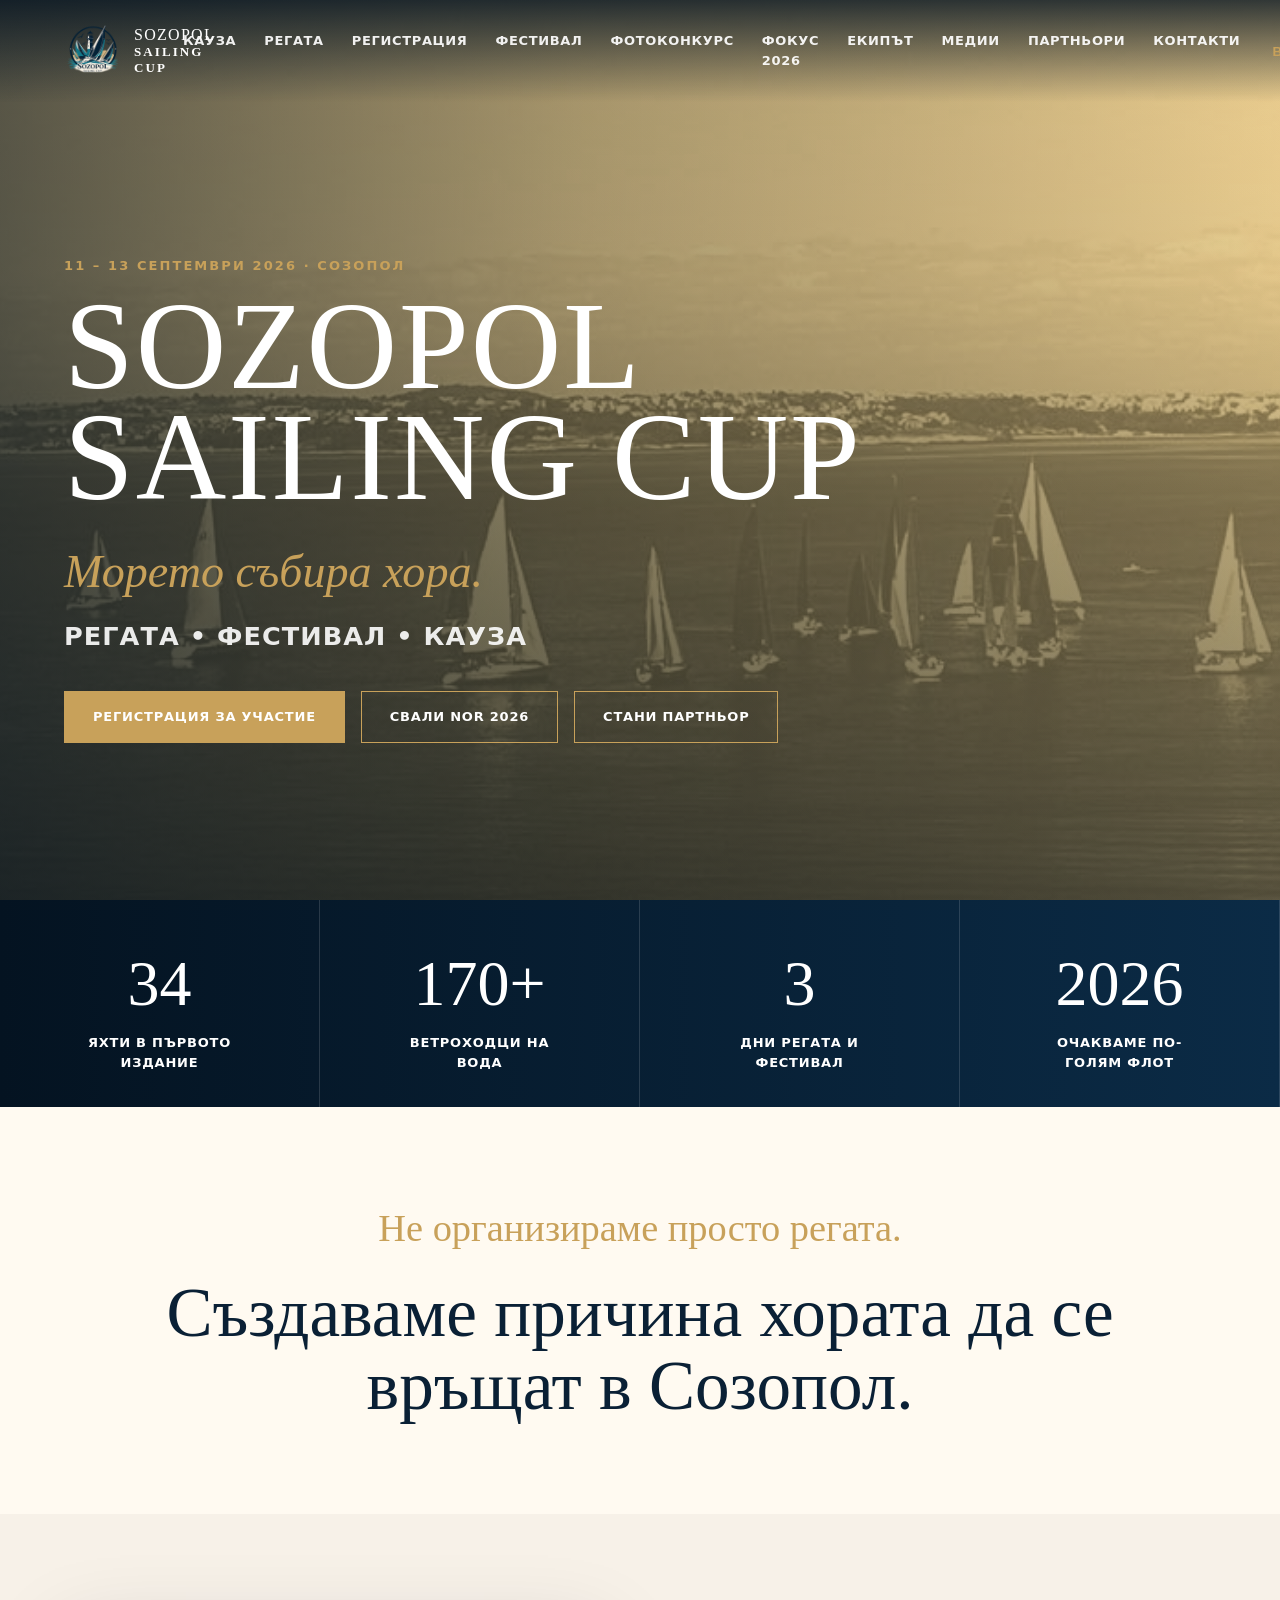
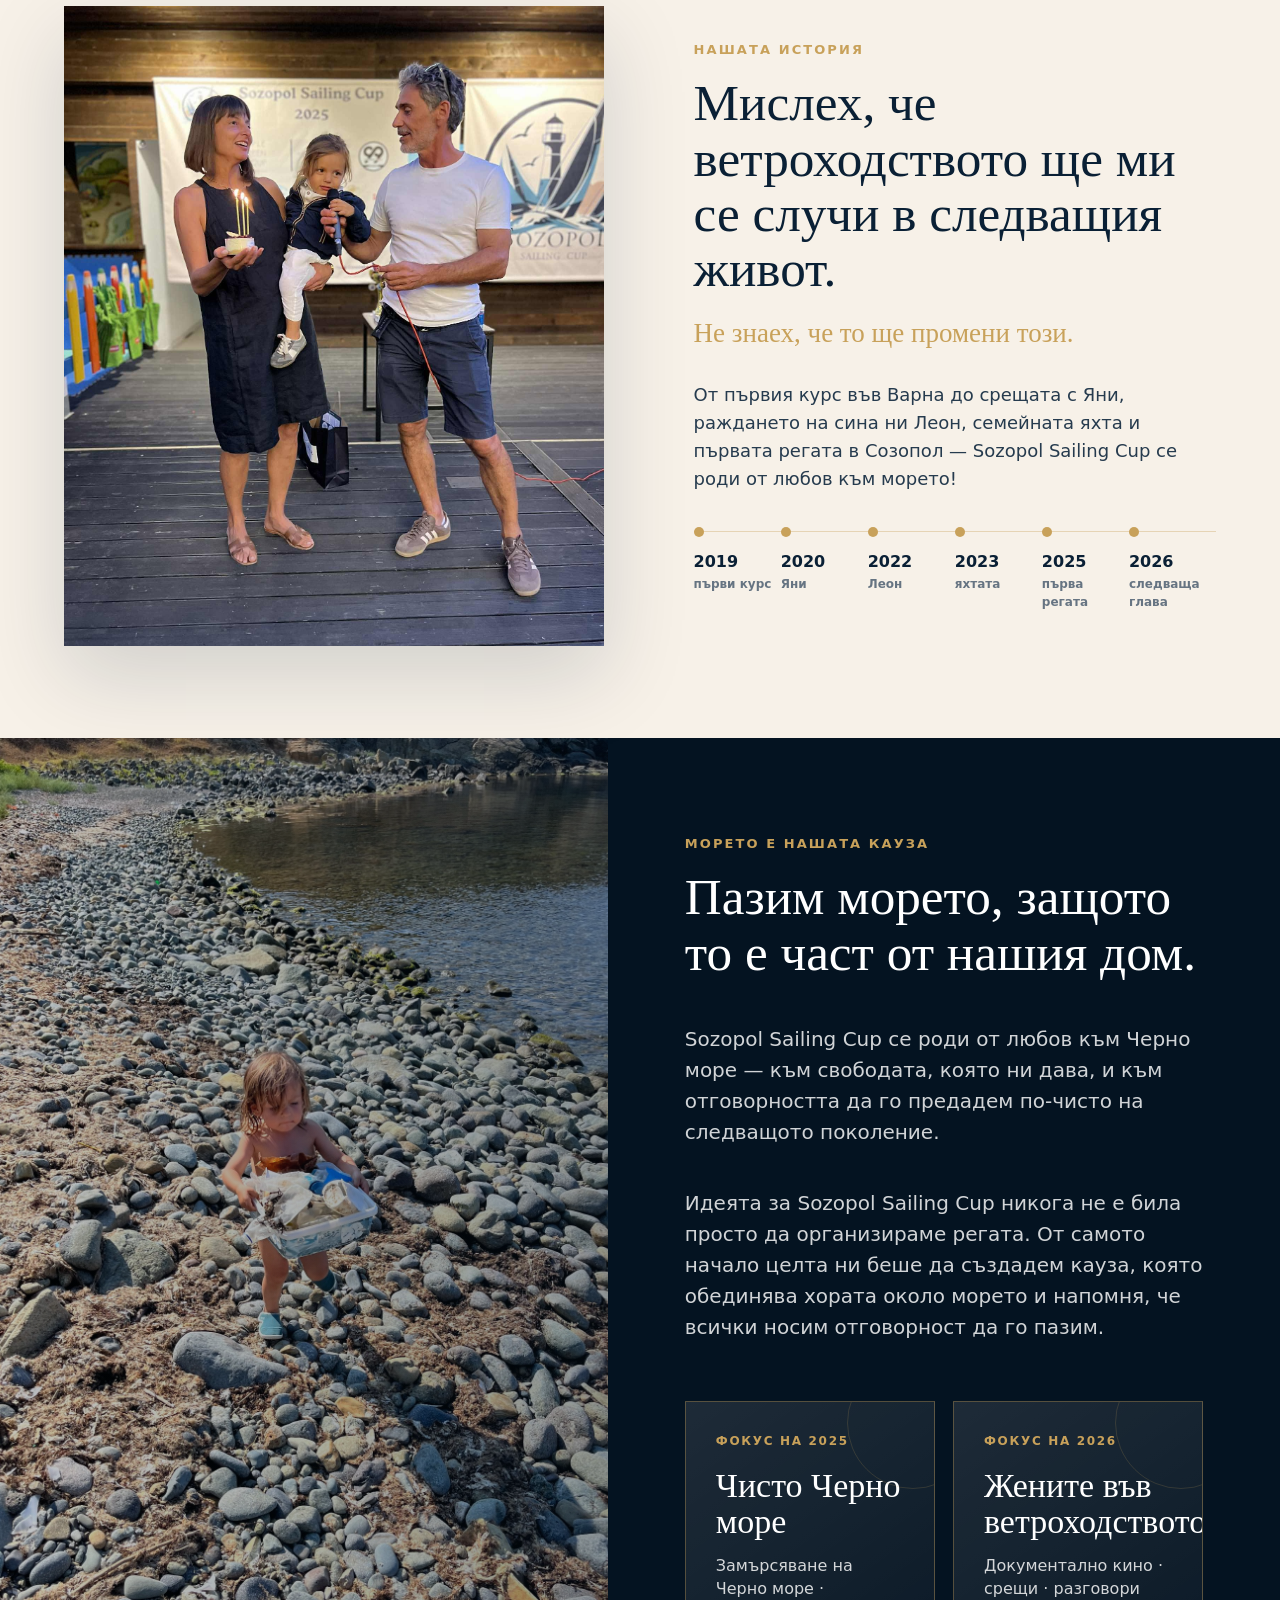
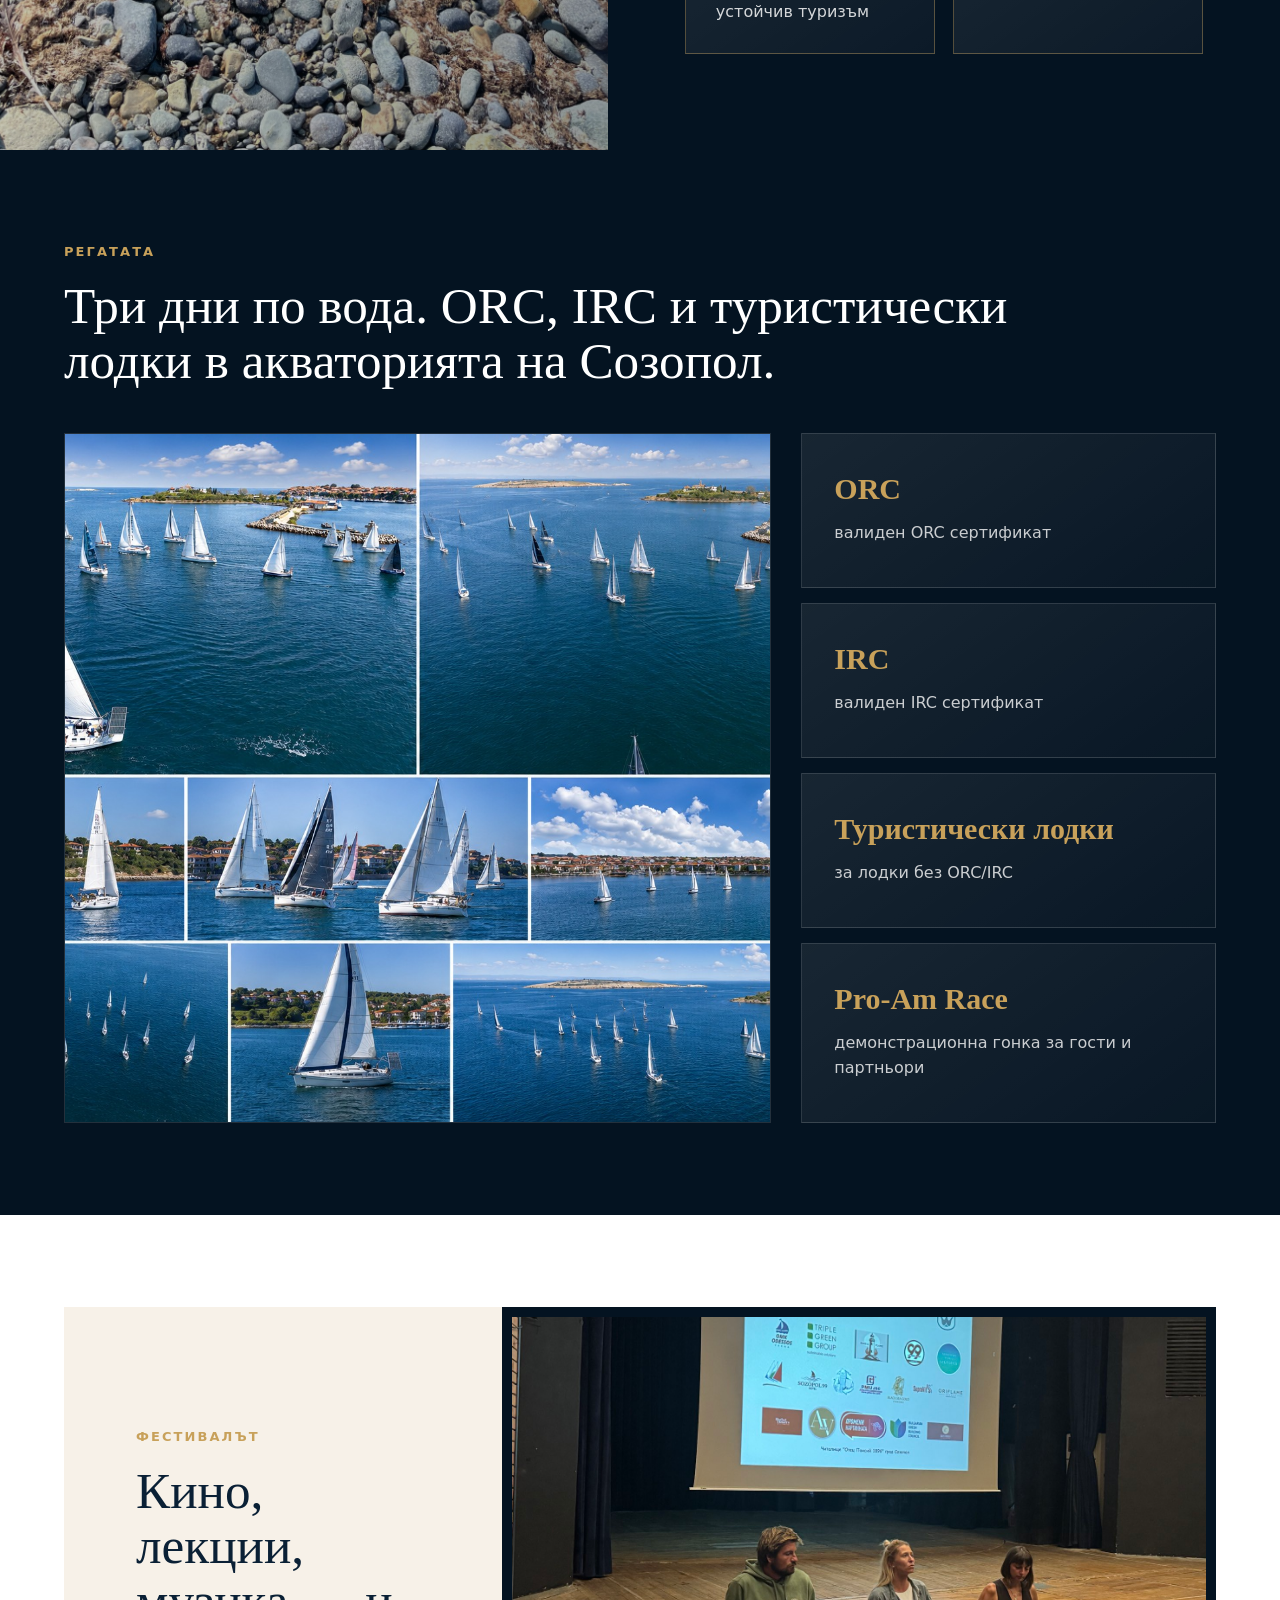
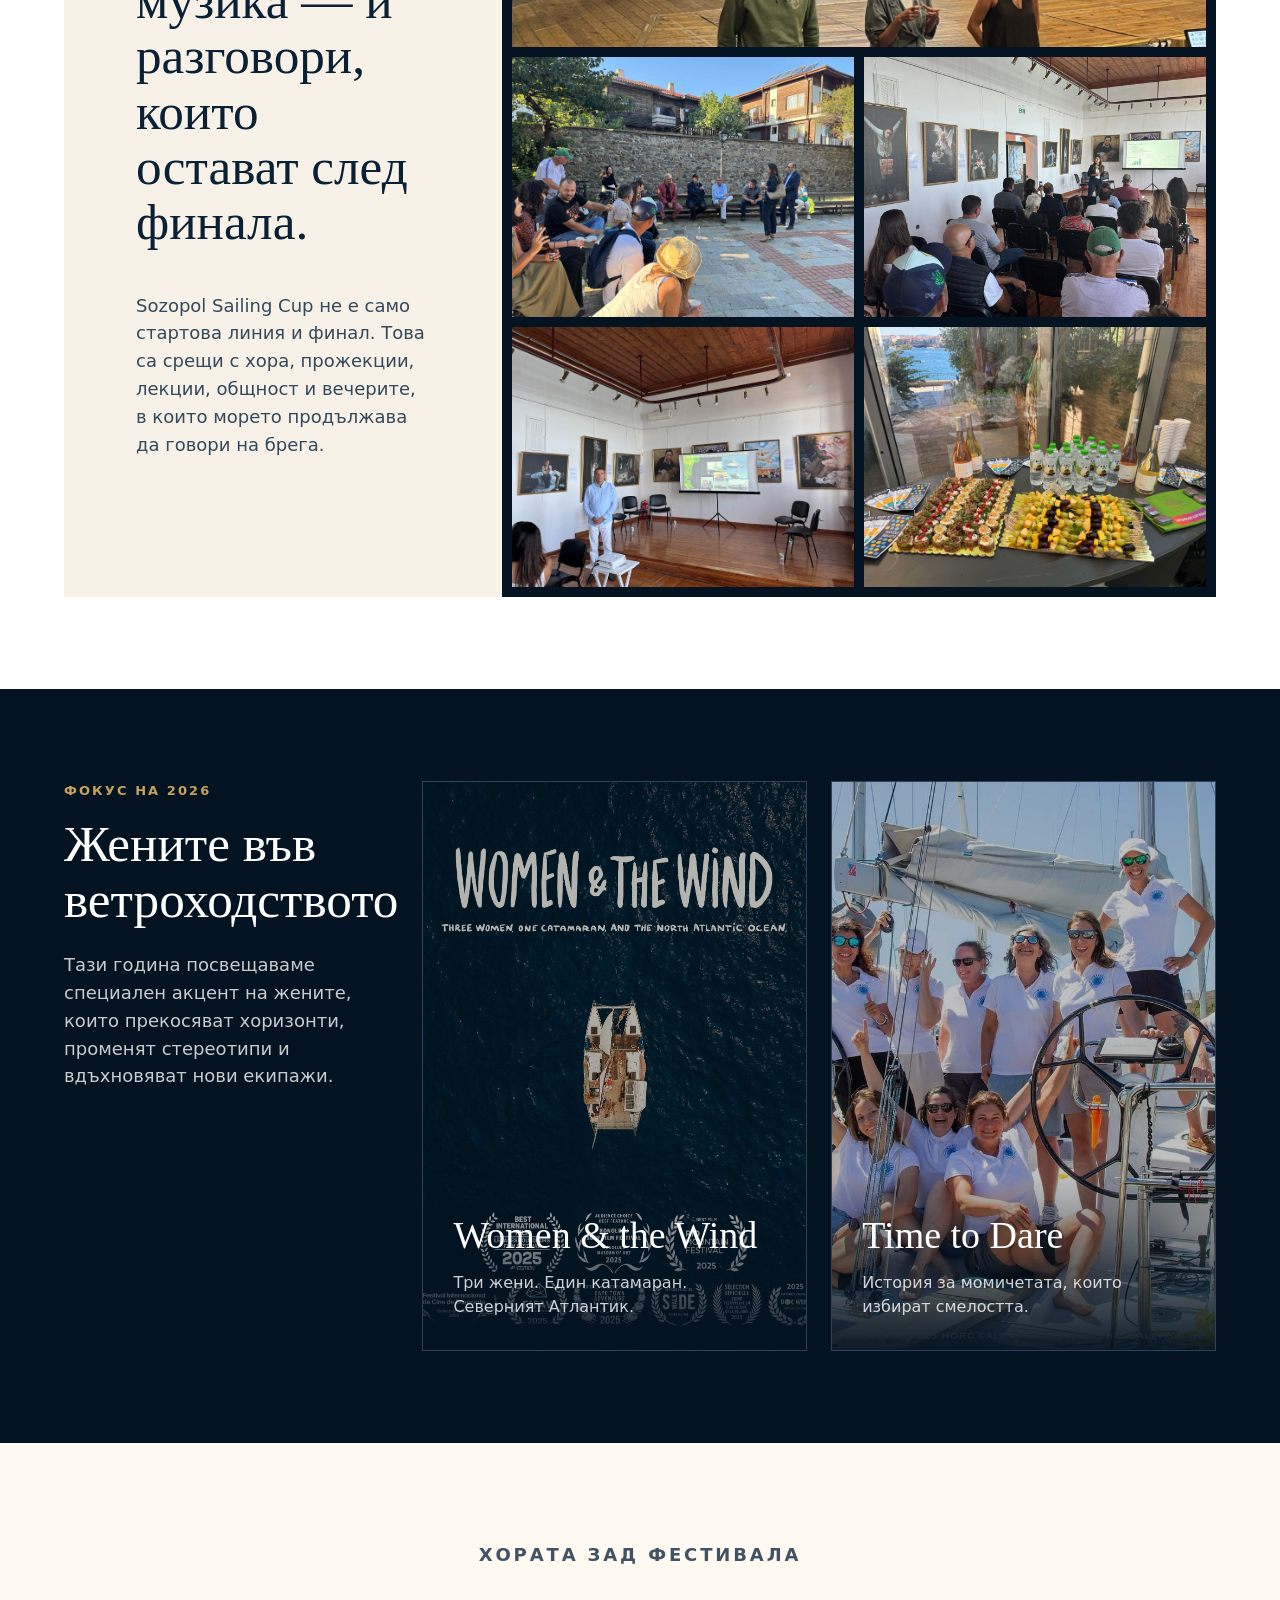
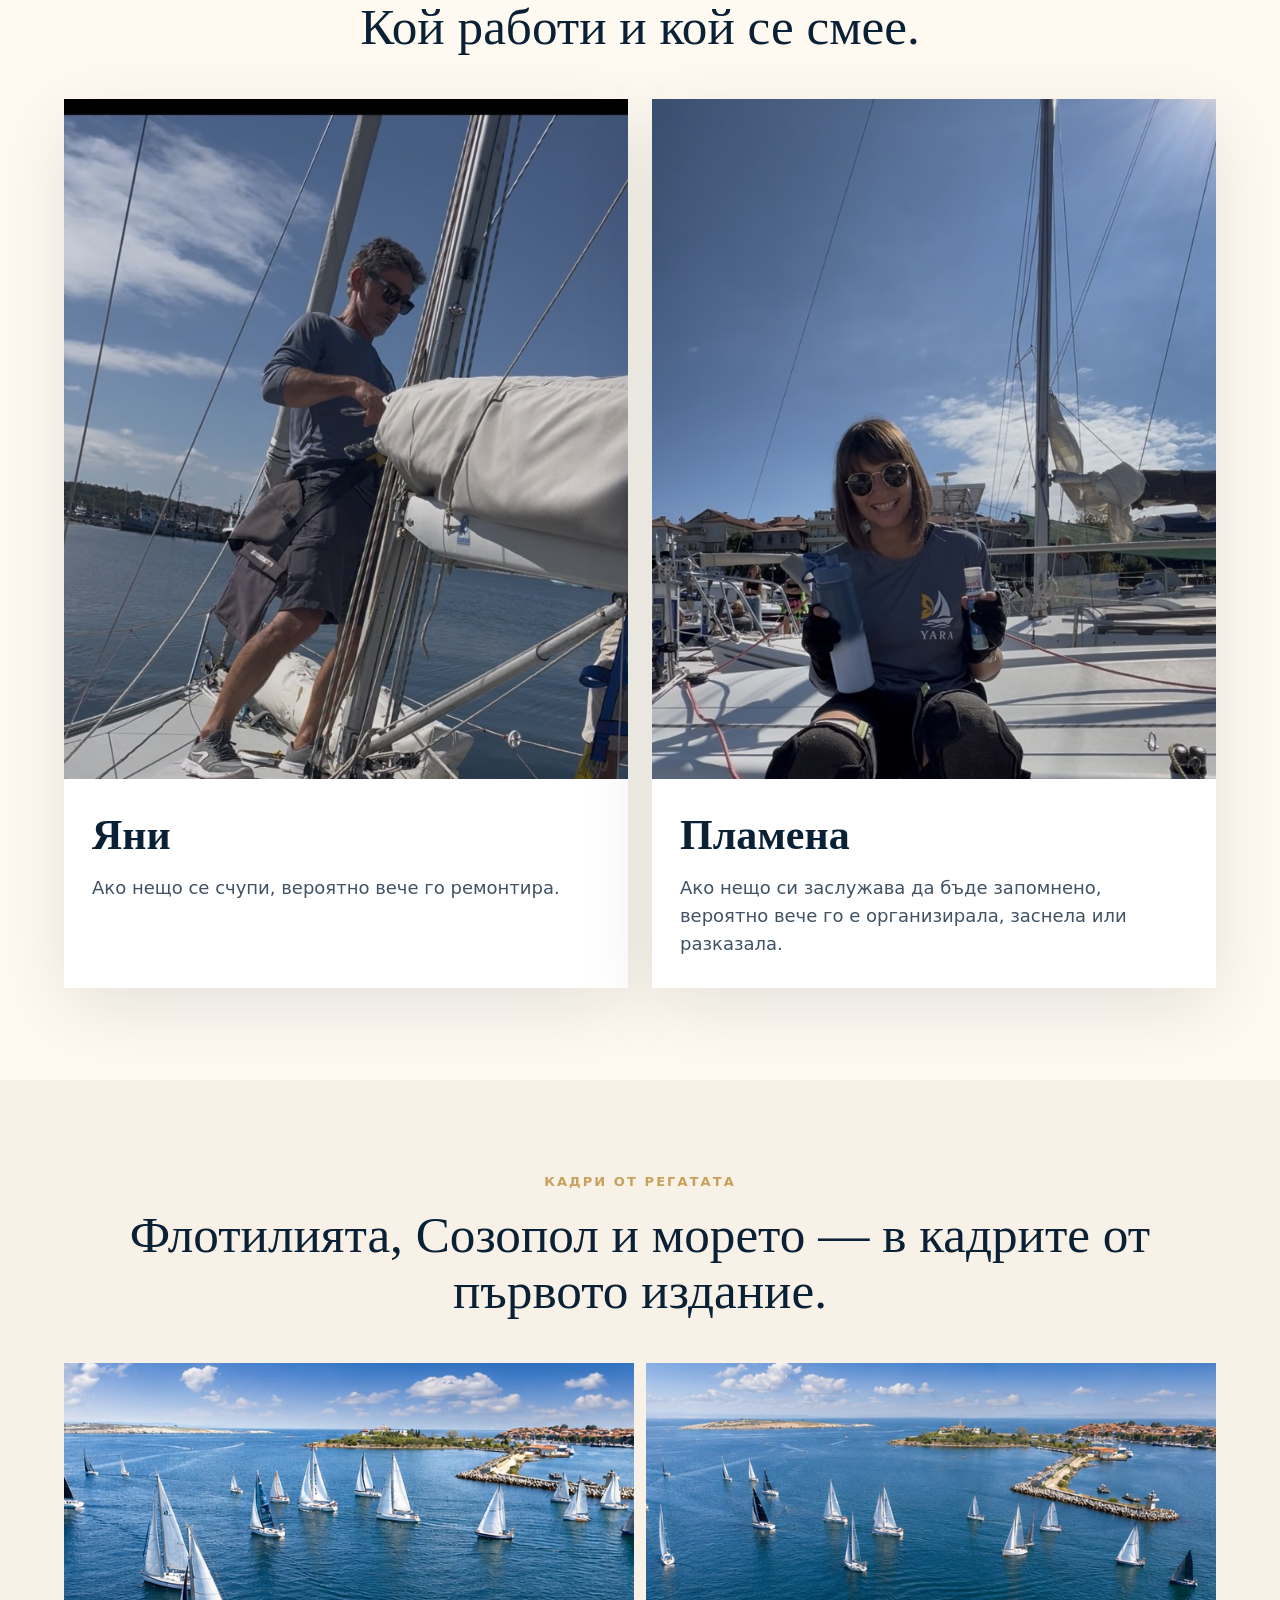
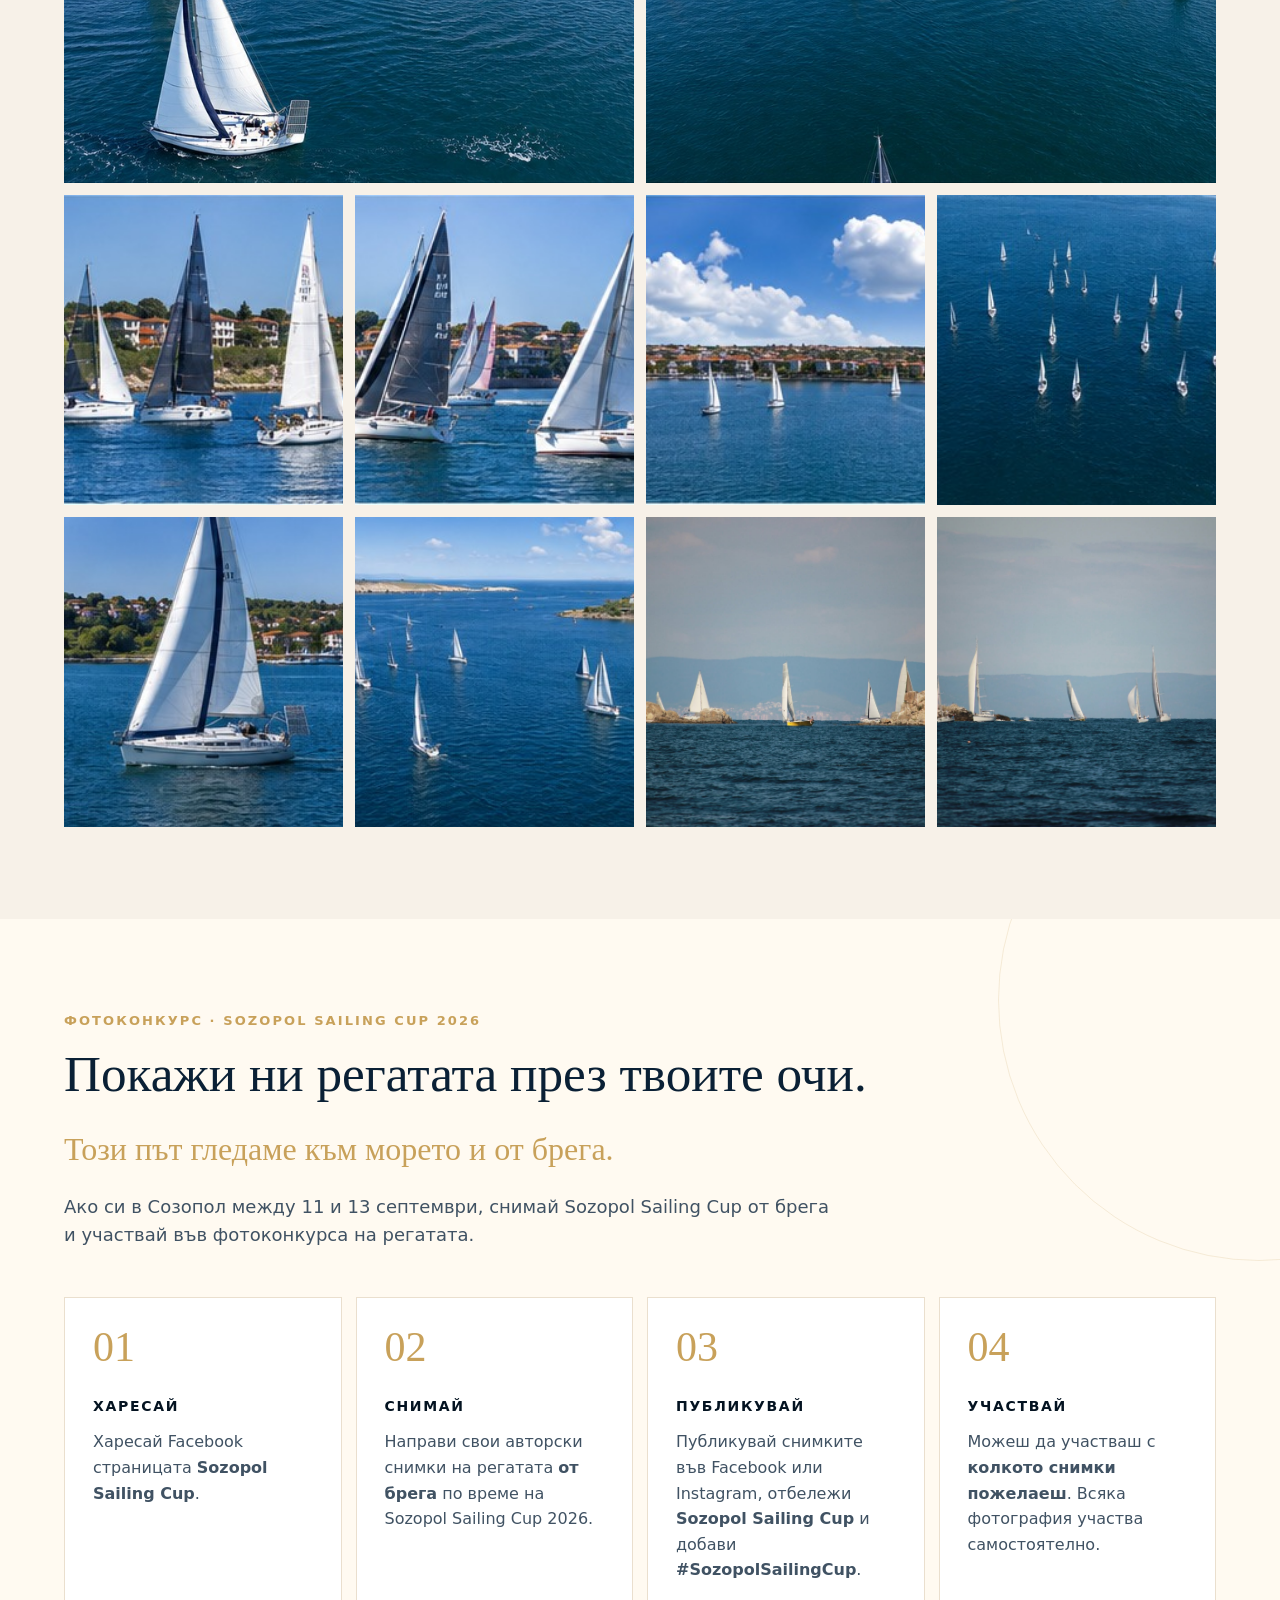
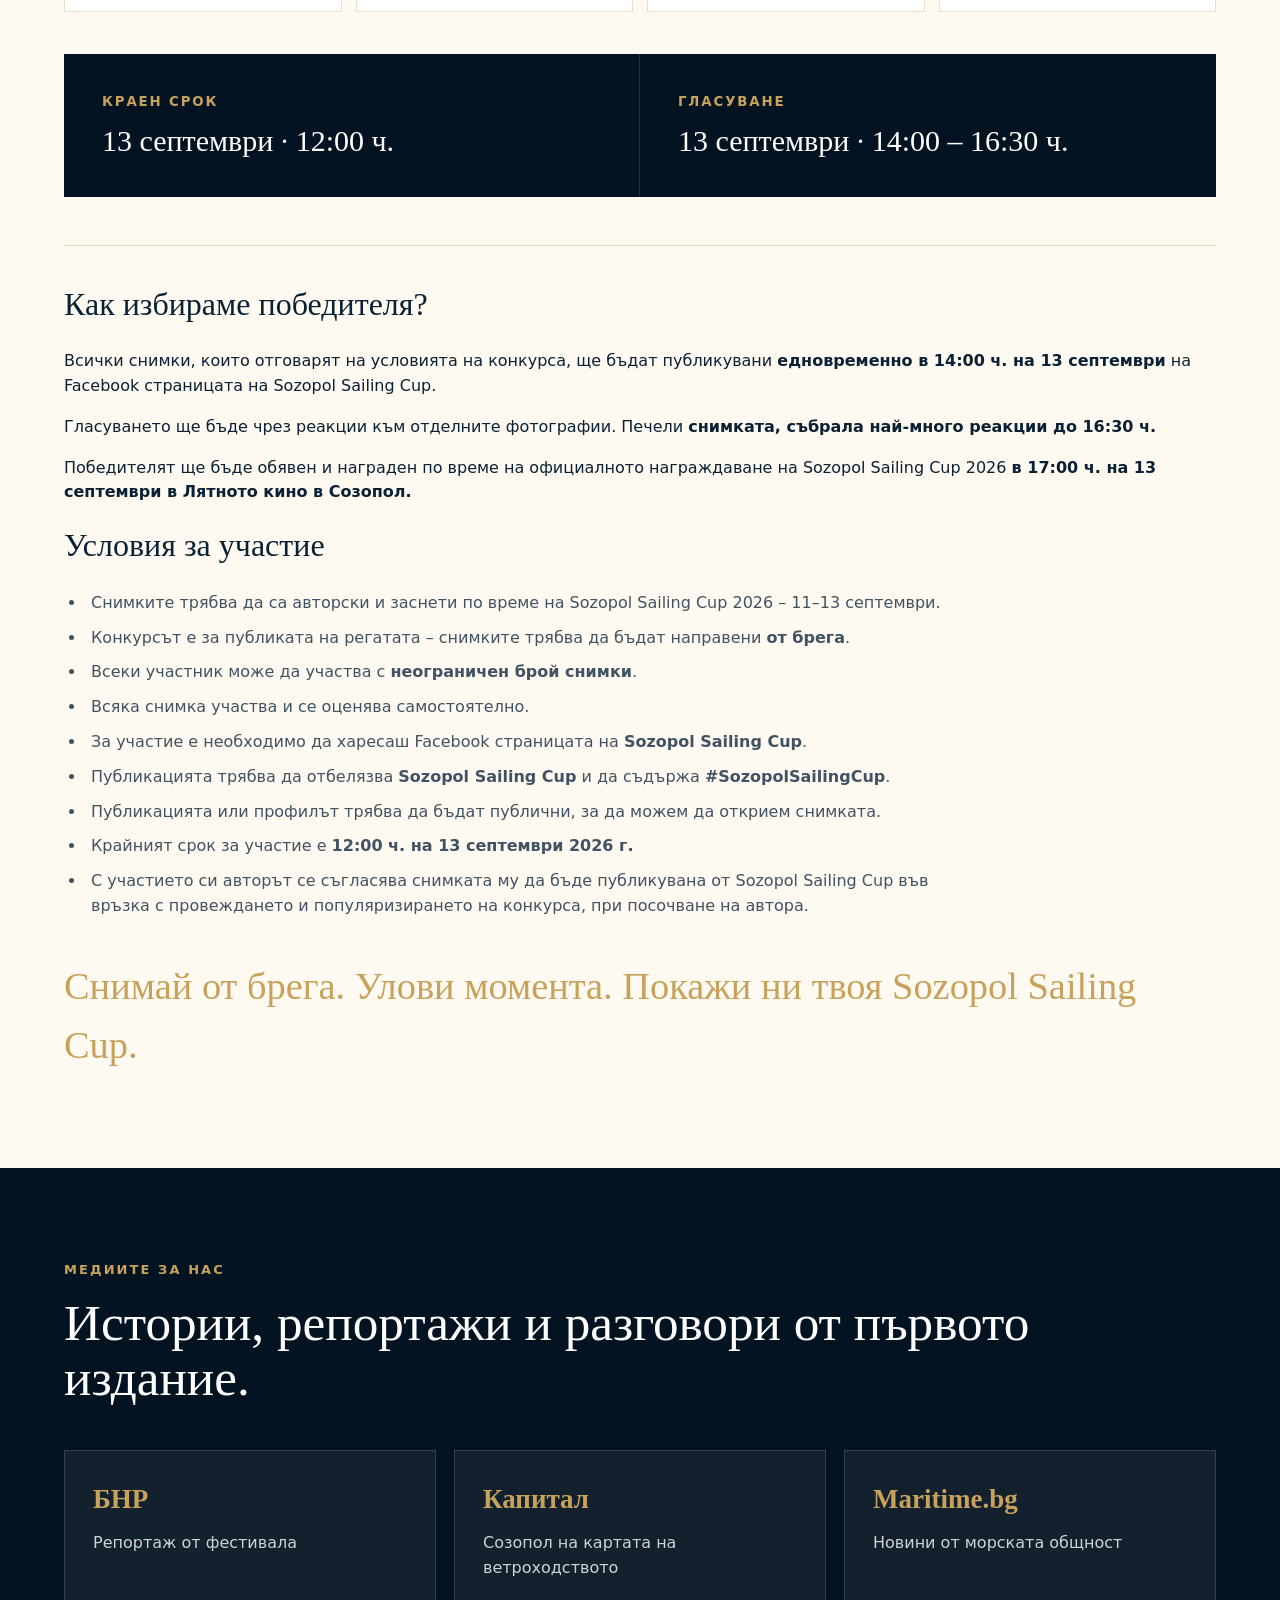
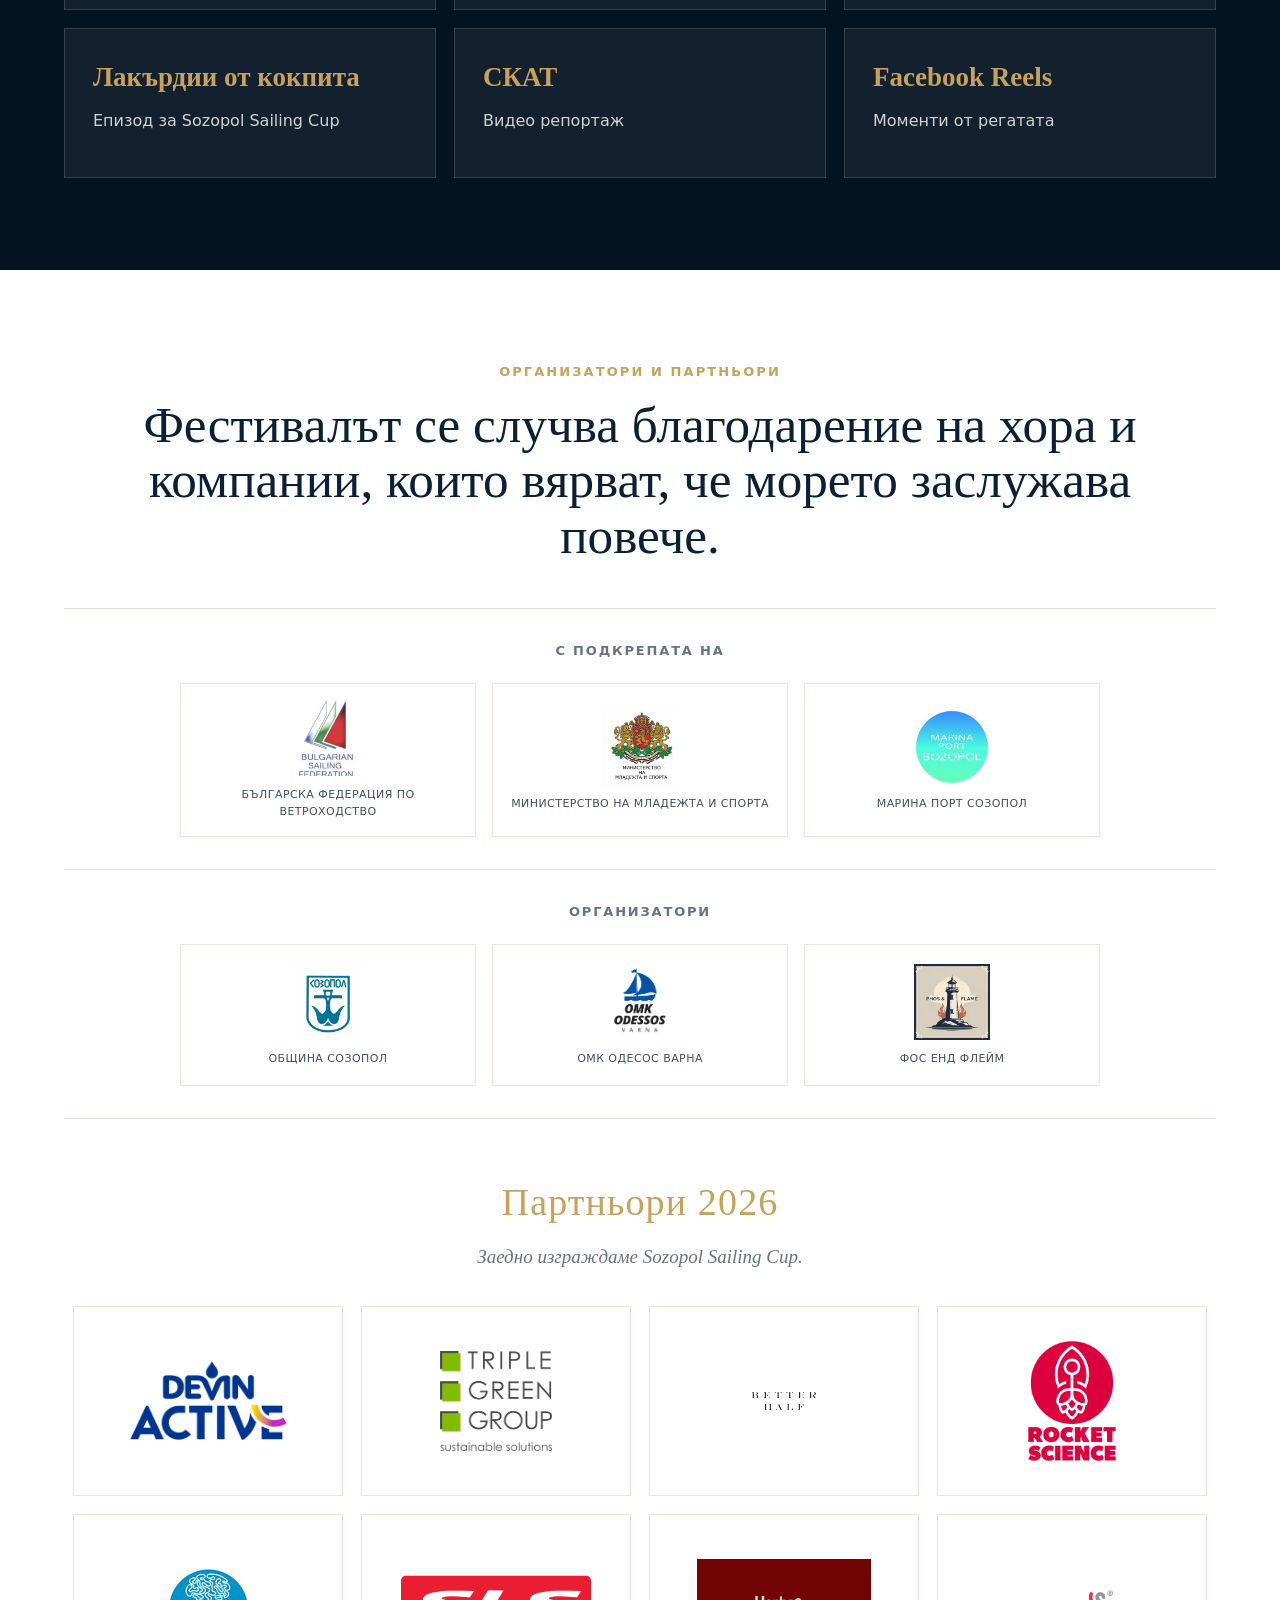
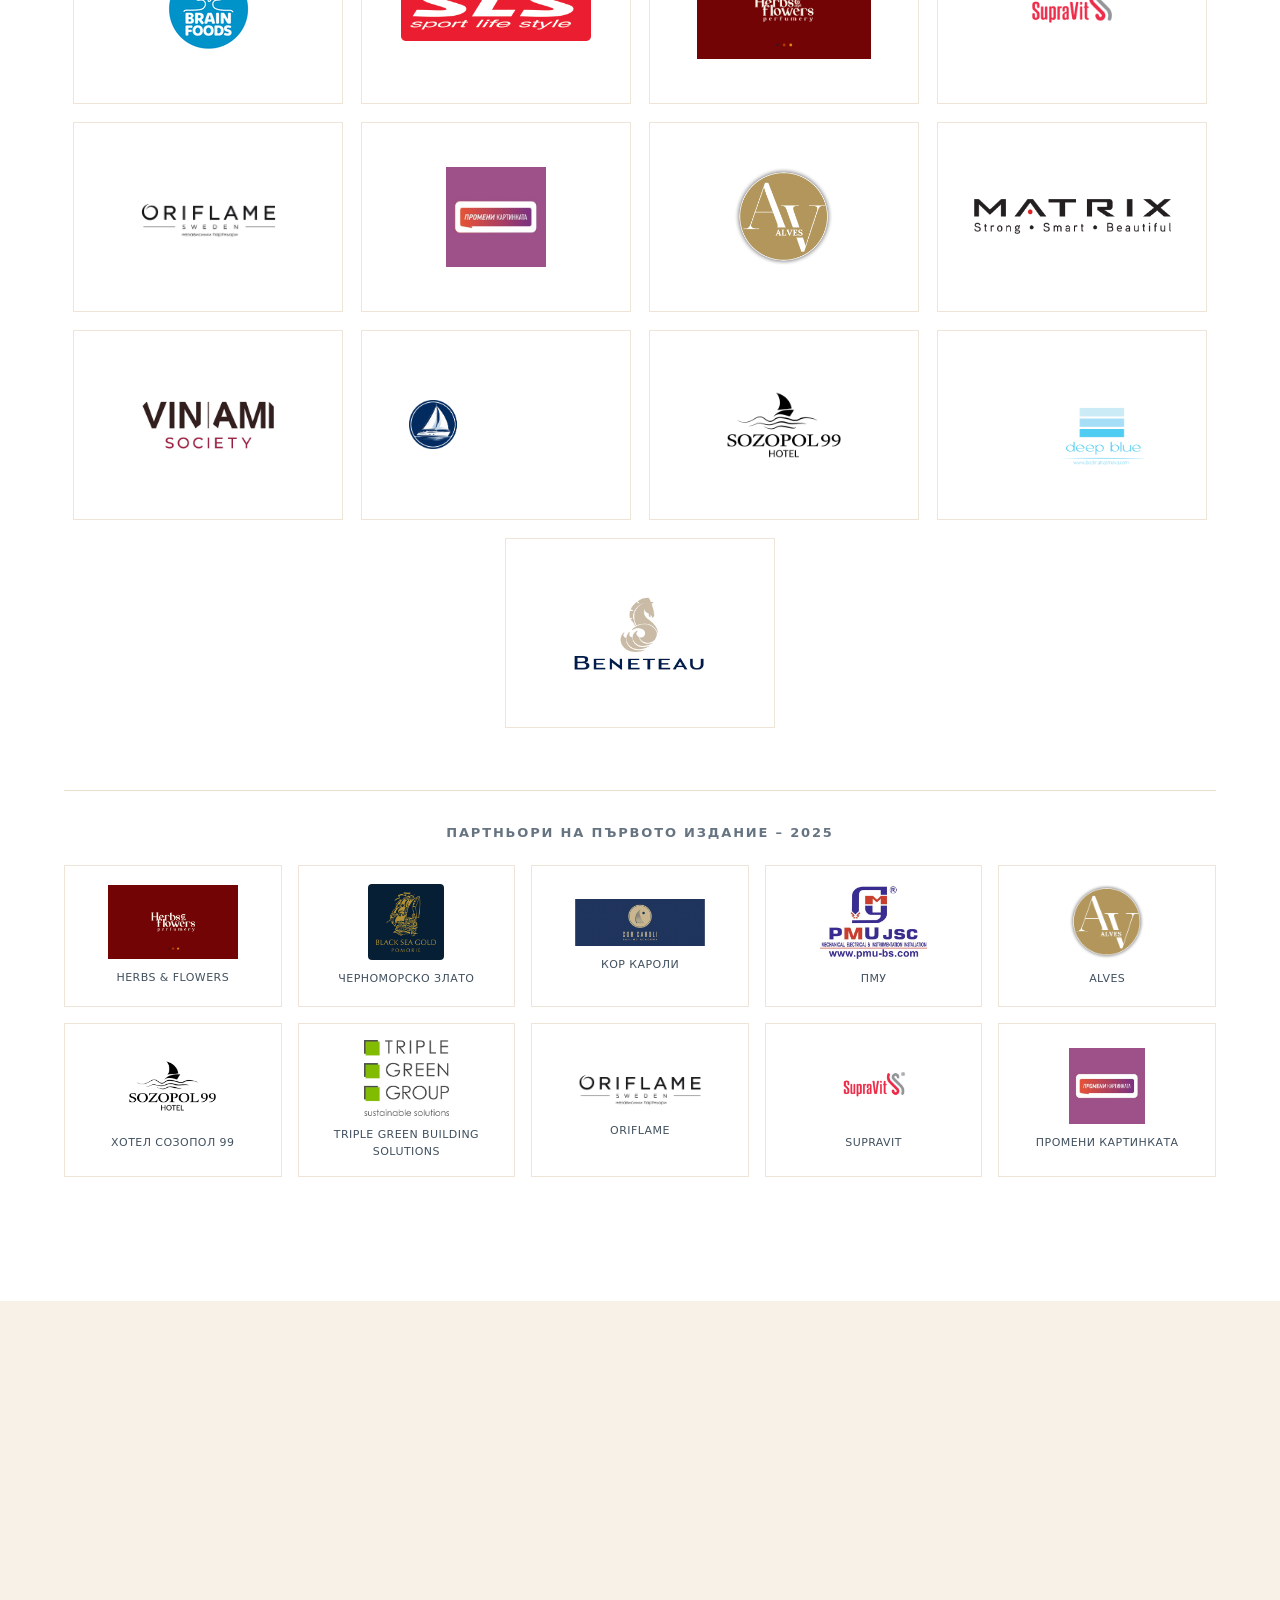
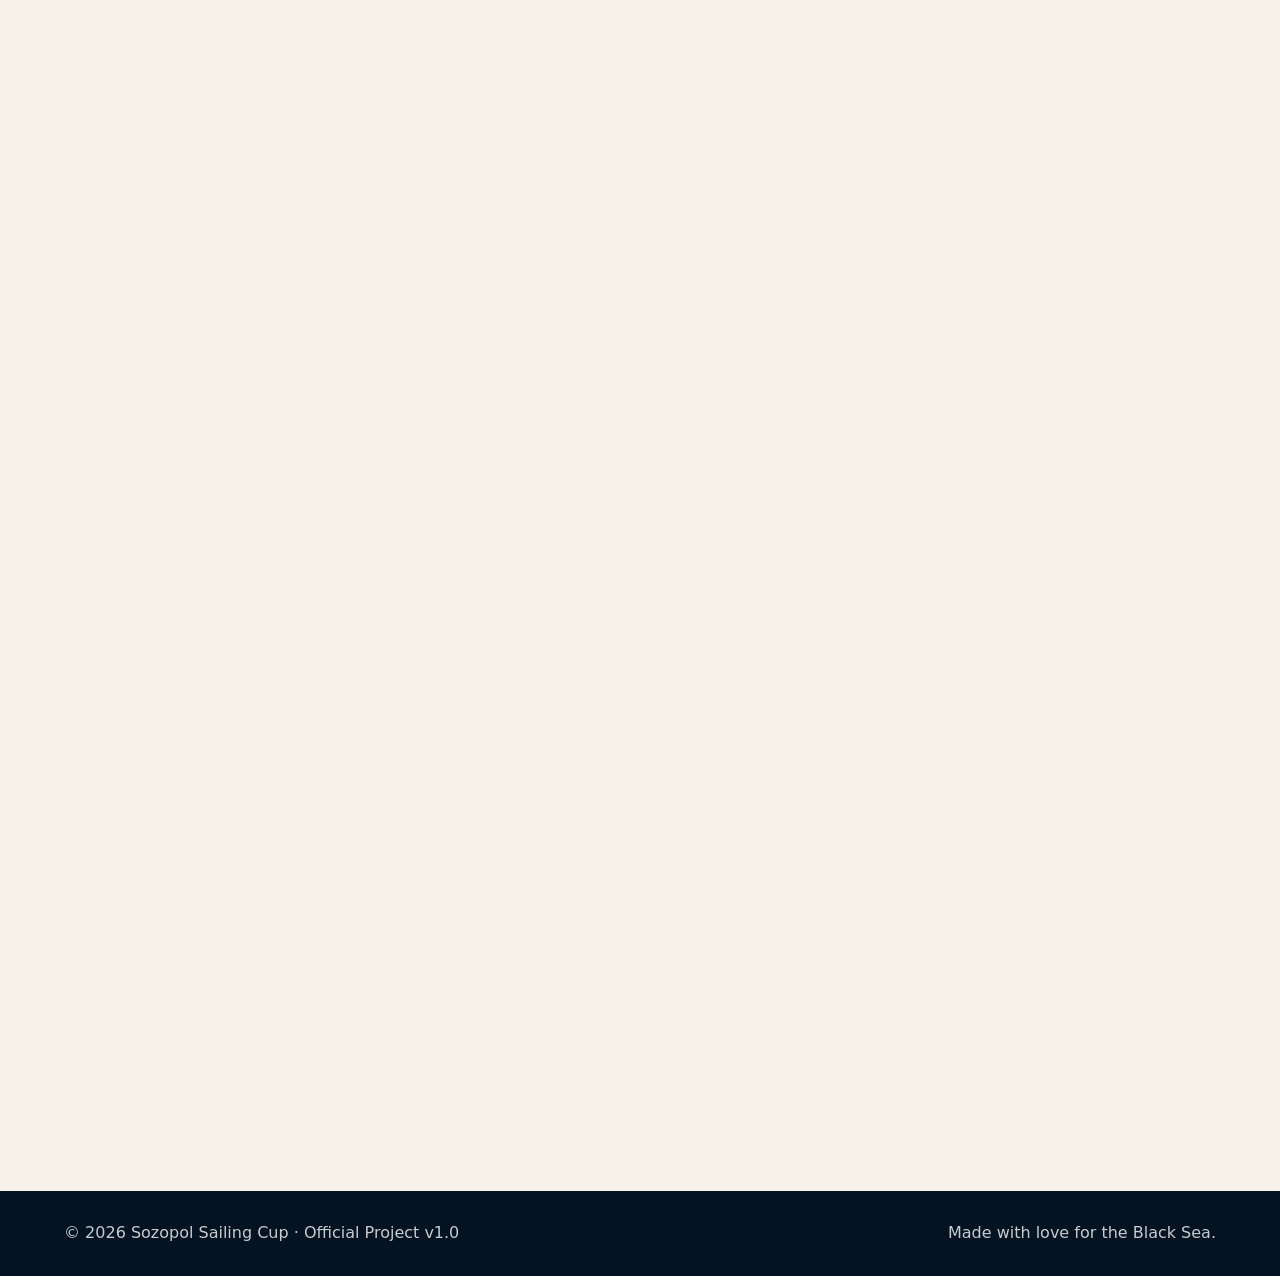
==== commit 56e94f40: "Update index.html" ====
--- a/index.html
+++ b/index.html
@@ -656,6 +656,24 @@
 
   <div class="partner-logo-grid">
 
+    <!-- DEVIN ACTIVE -->
+<a class="partner-logo-card"
+   href="https://devin-bg.com/devin-active/"
+   target="_blank"
+   rel="noopener noreferrer">
+  <img src="devin-active.png" alt="DEVIN ACTIVE">
+  <span data-bg="Посети сайта" data-en="Visit website">Посети сайта</span>
+</a>
+
+<!-- Triple Green Building Group -->
+<a class="partner-logo-card"
+   href="https://triplegreengroup.com/"
+   target="_blank"
+   rel="noopener noreferrer">
+  <img src="triple.webp" alt="Triple Green Building Group">
+  <span data-bg="Посети сайта" data-en="Visit website">Посети сайта</span>
+</a>
+
     <!-- Better Half -->
     <a class="partner-logo-card"
        href="http://betterhalf.bg/"
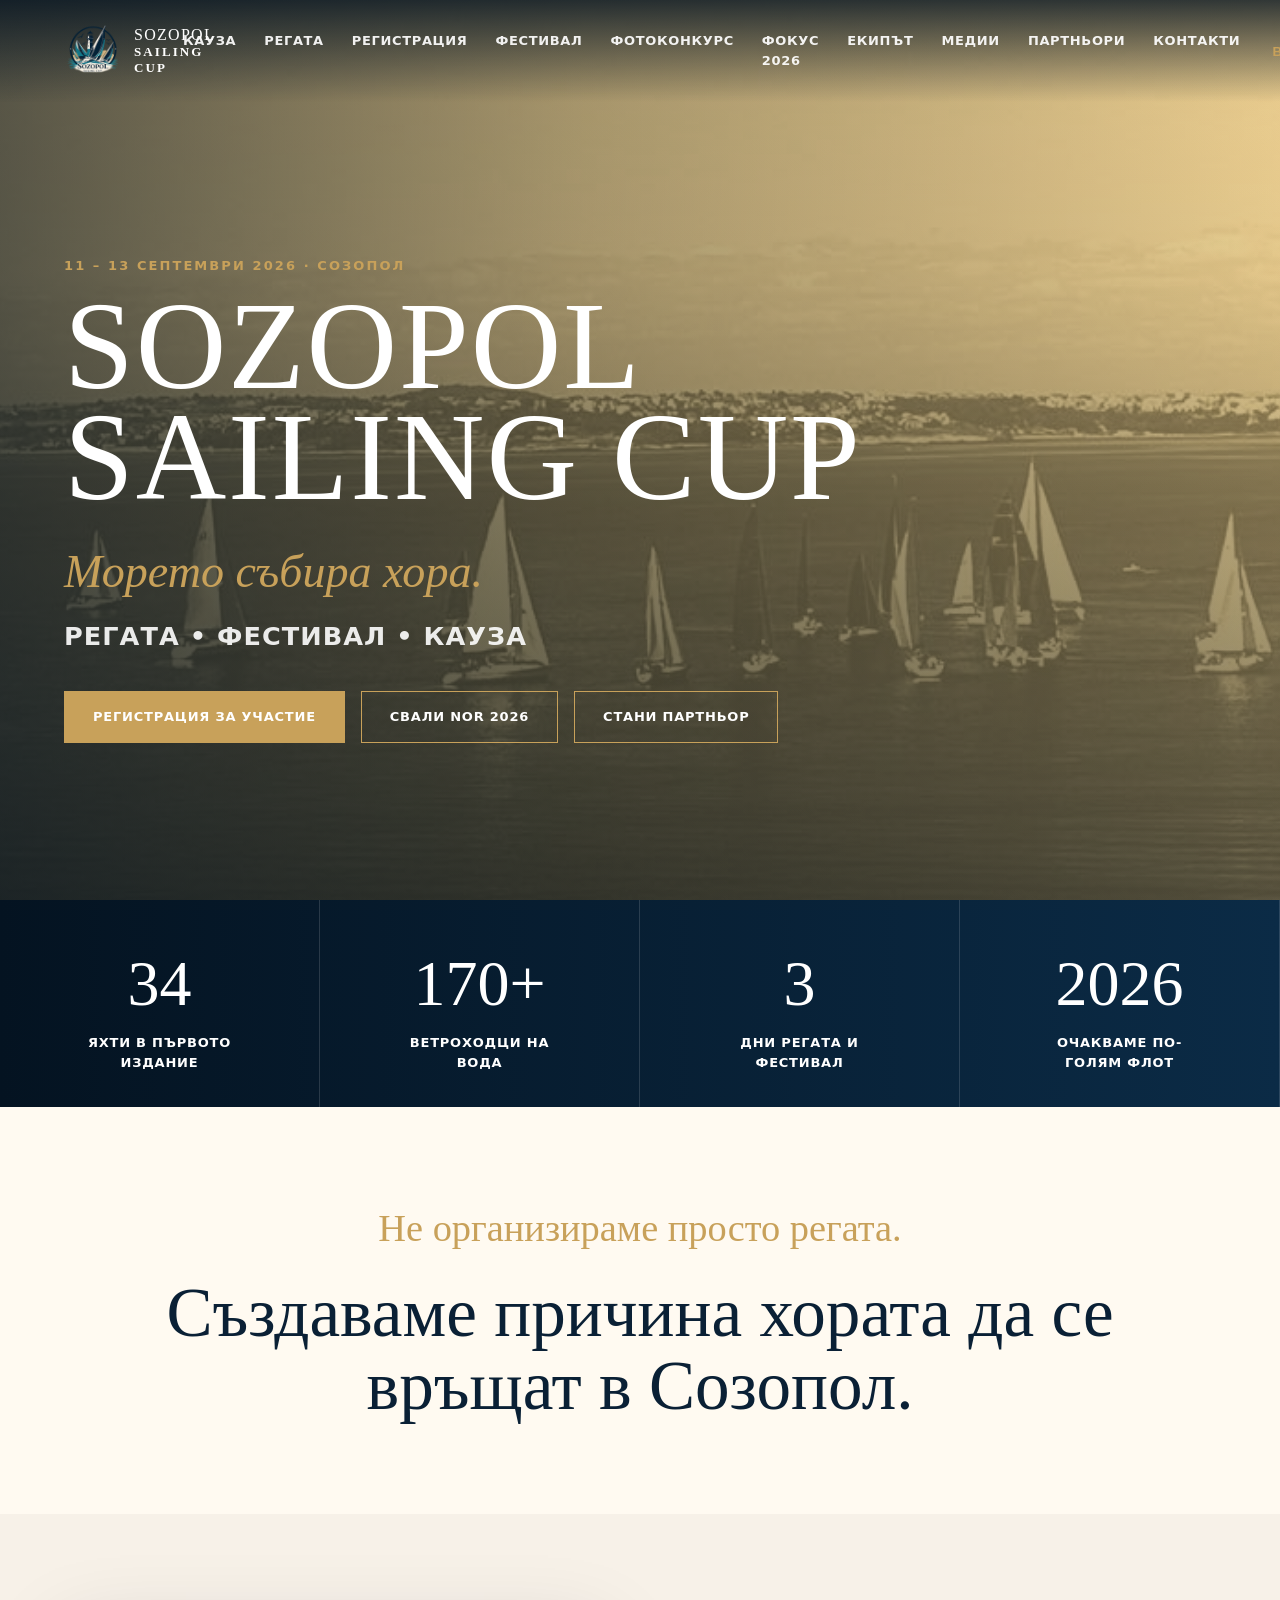
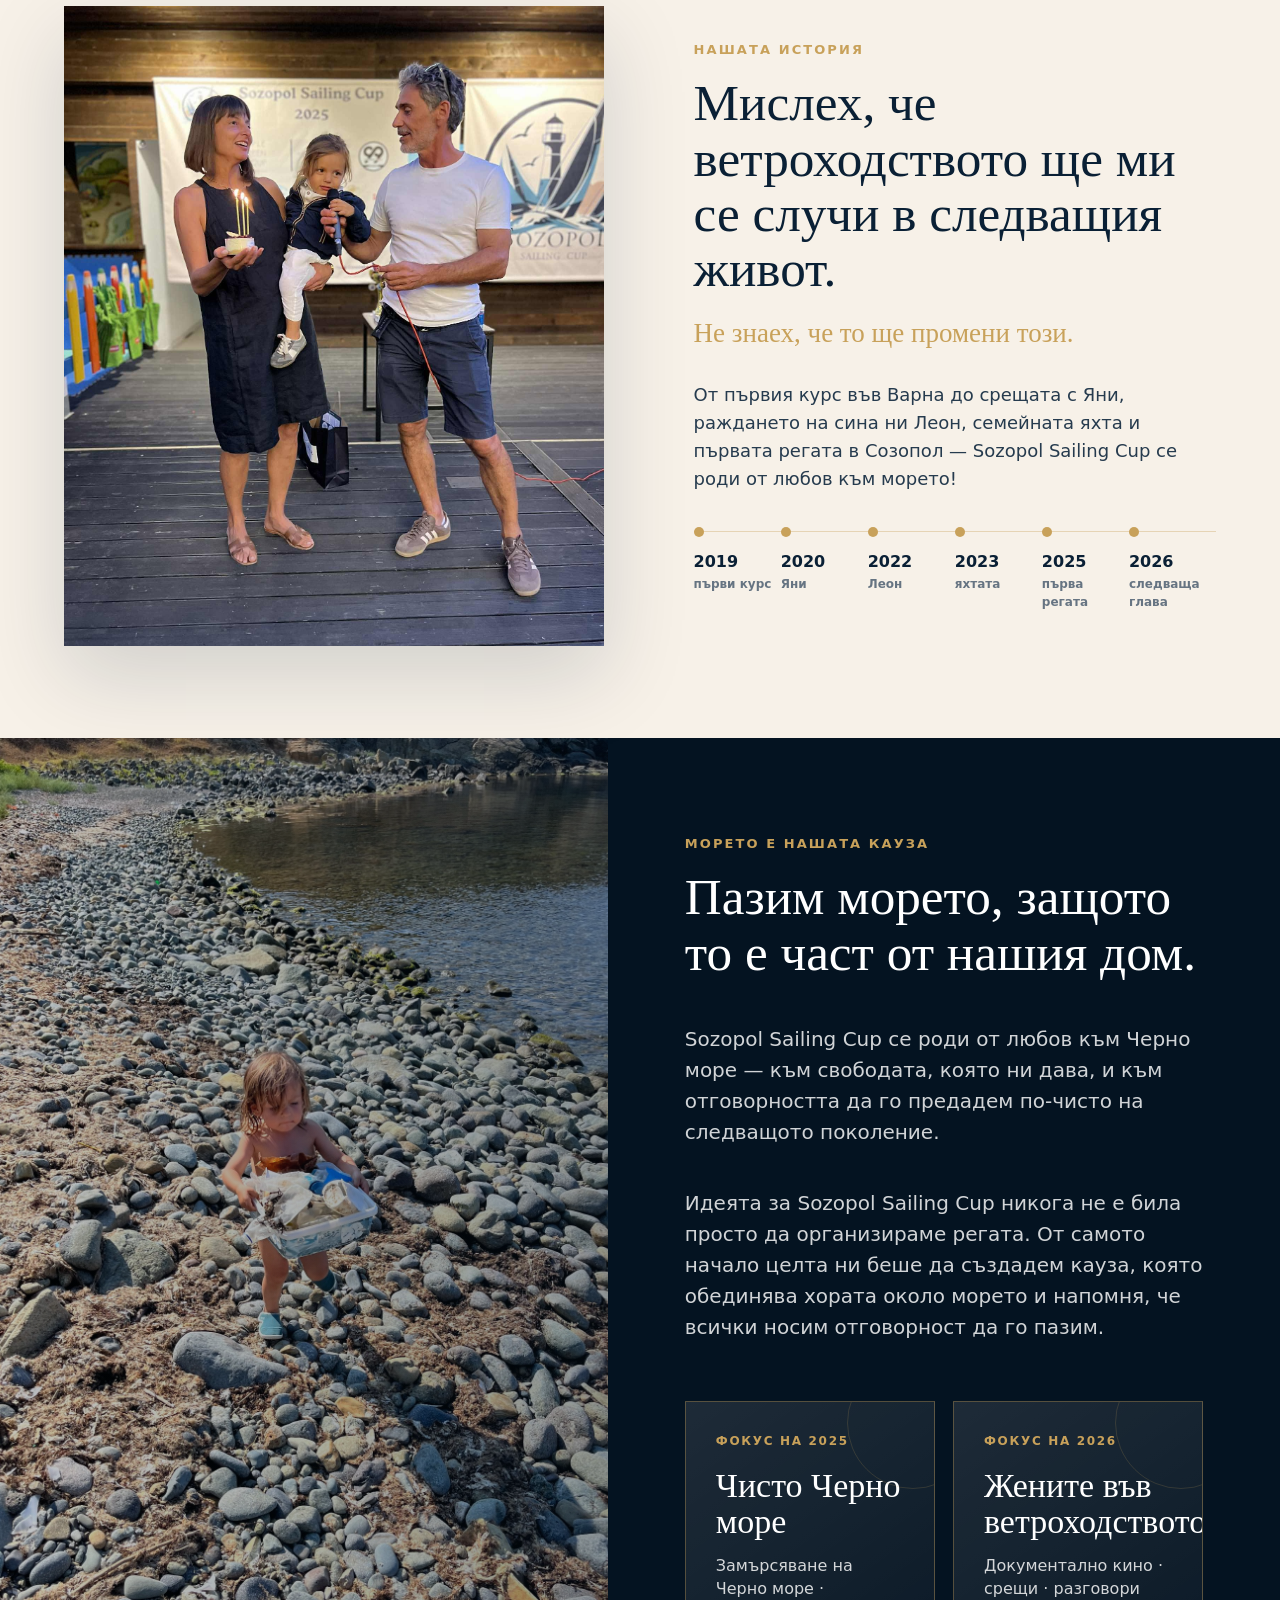
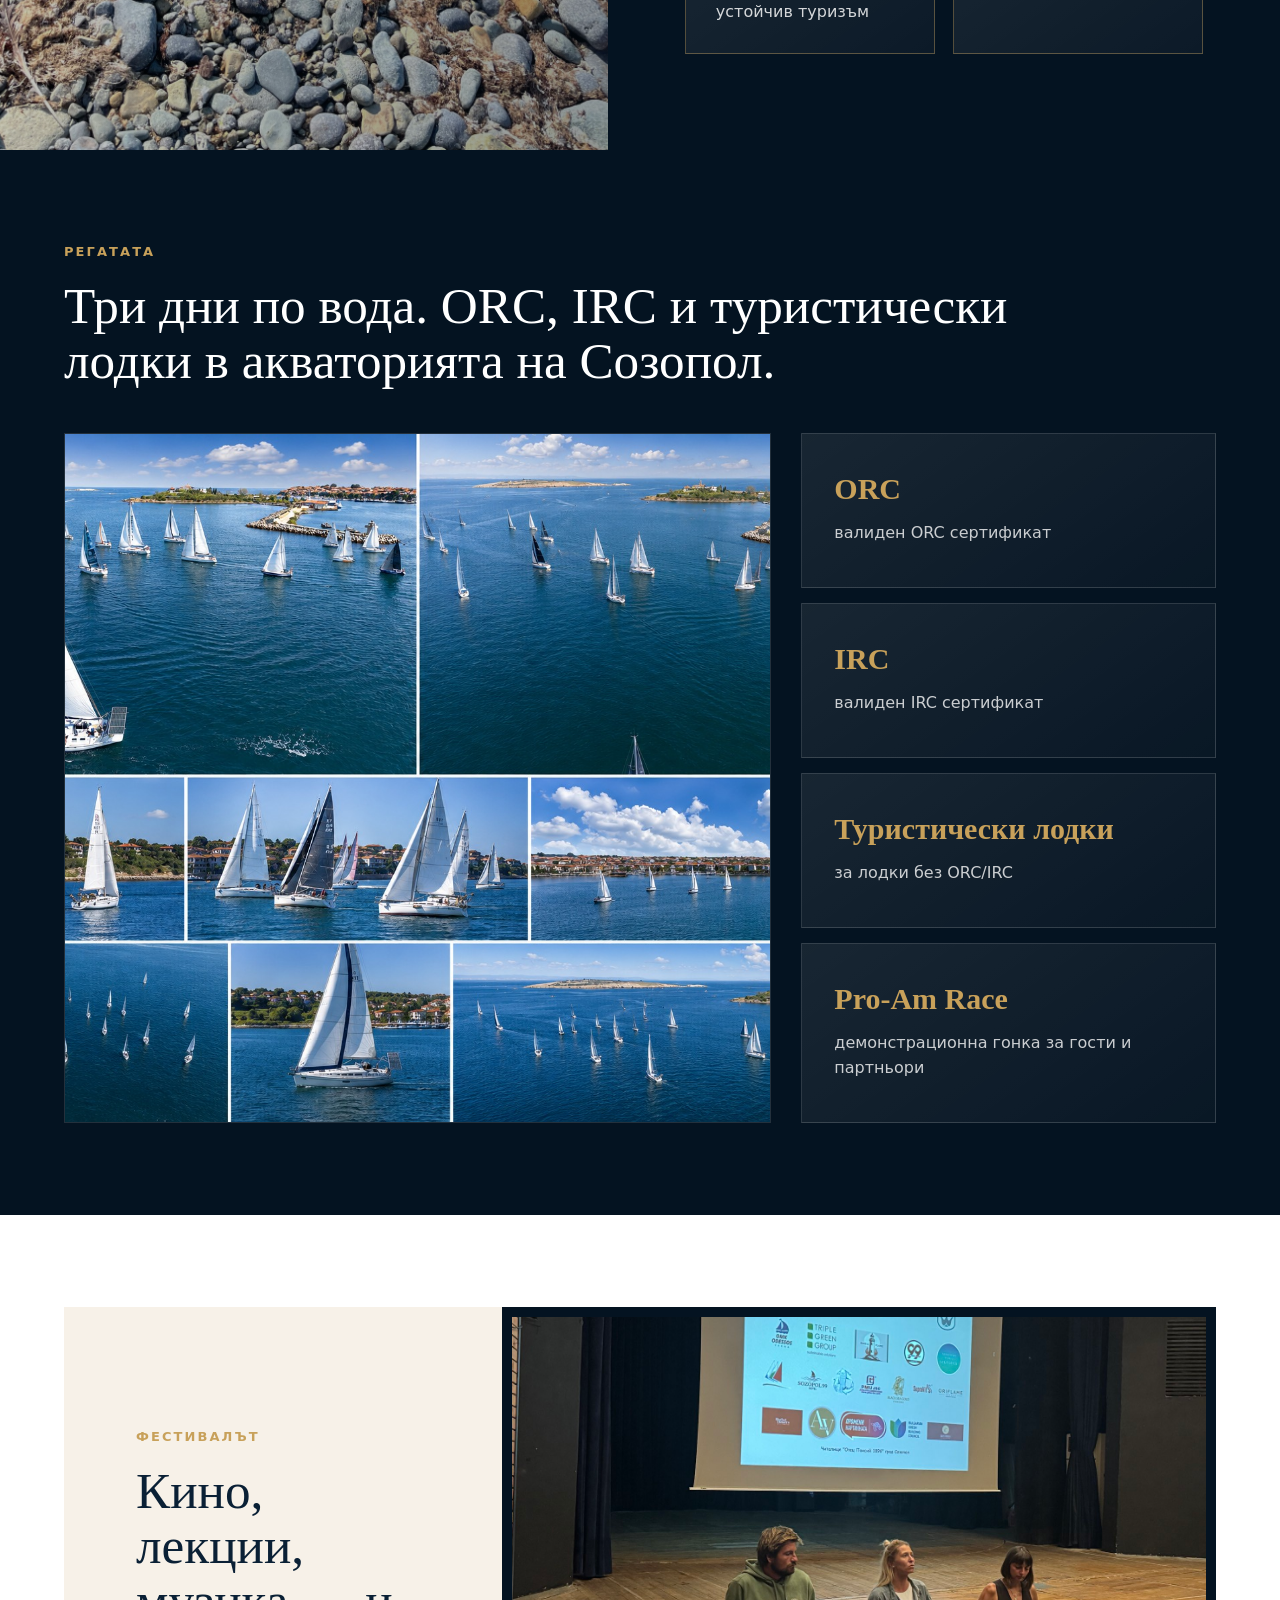
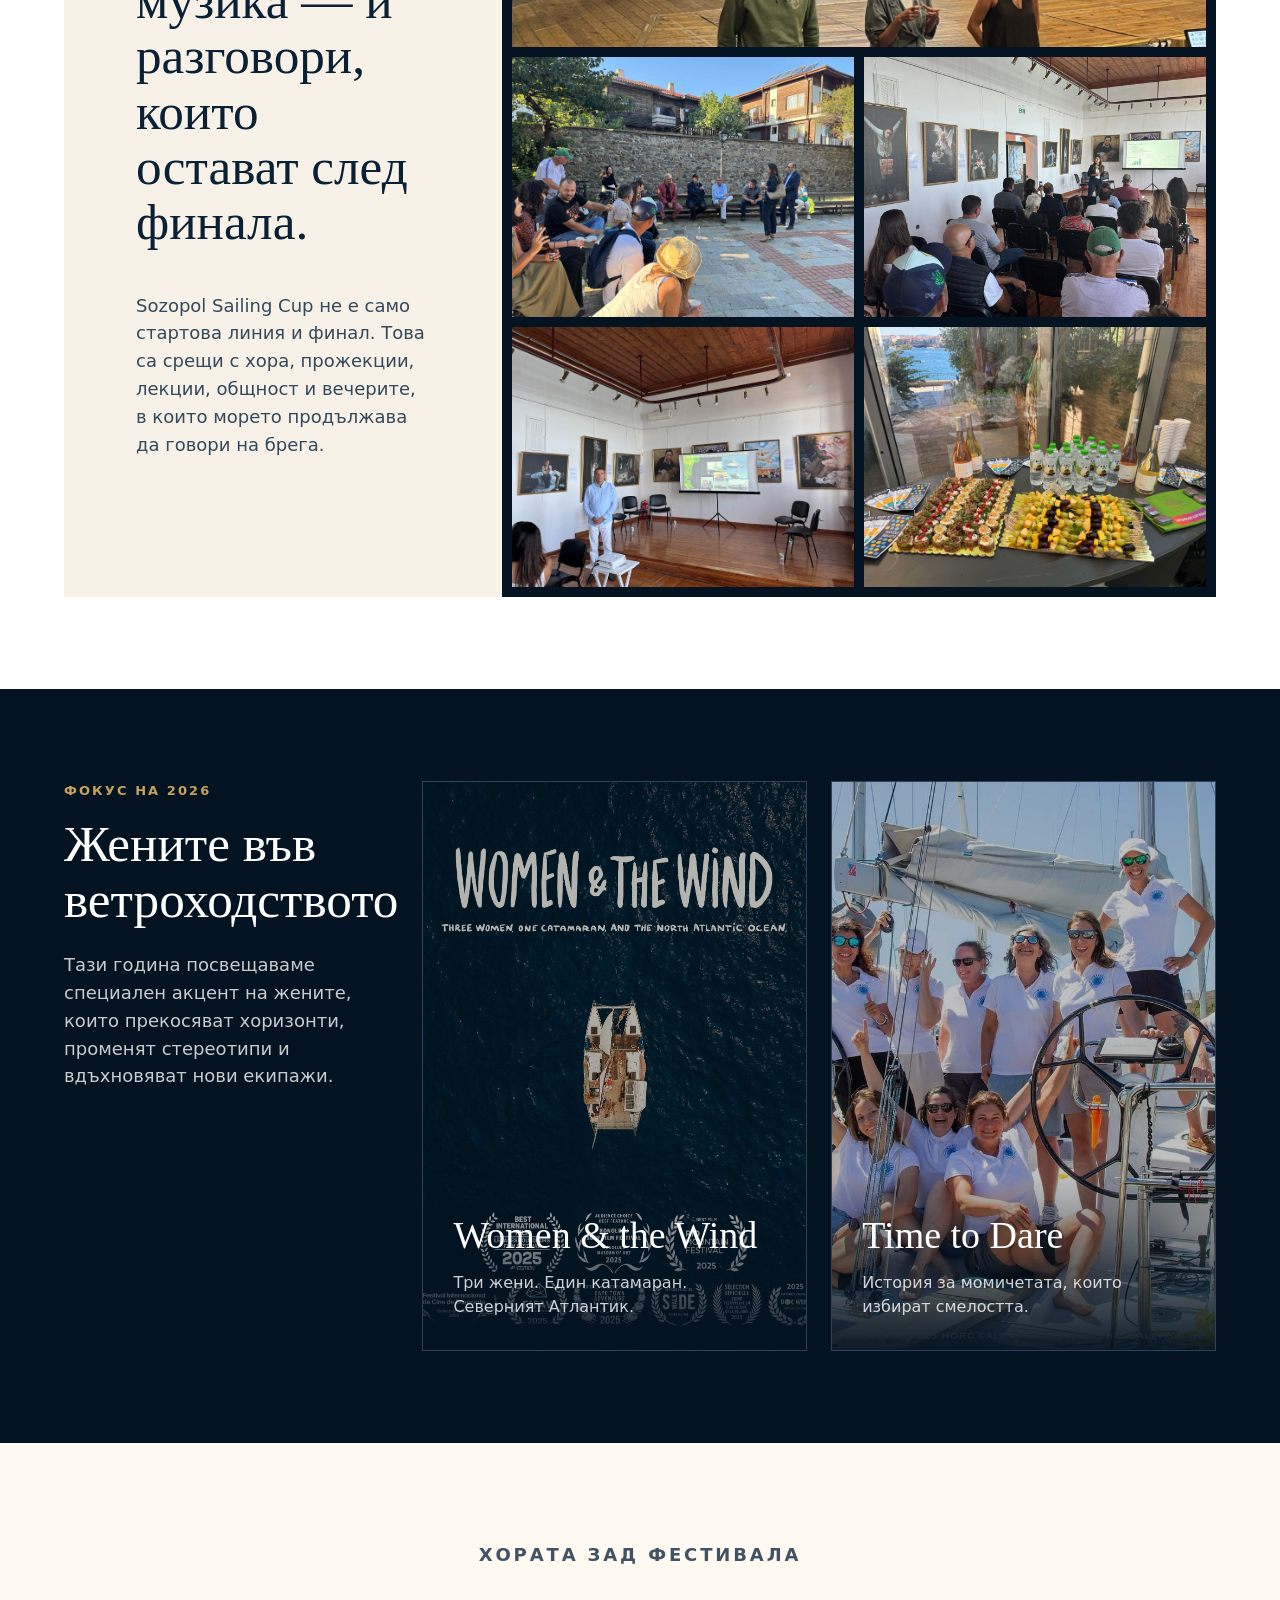
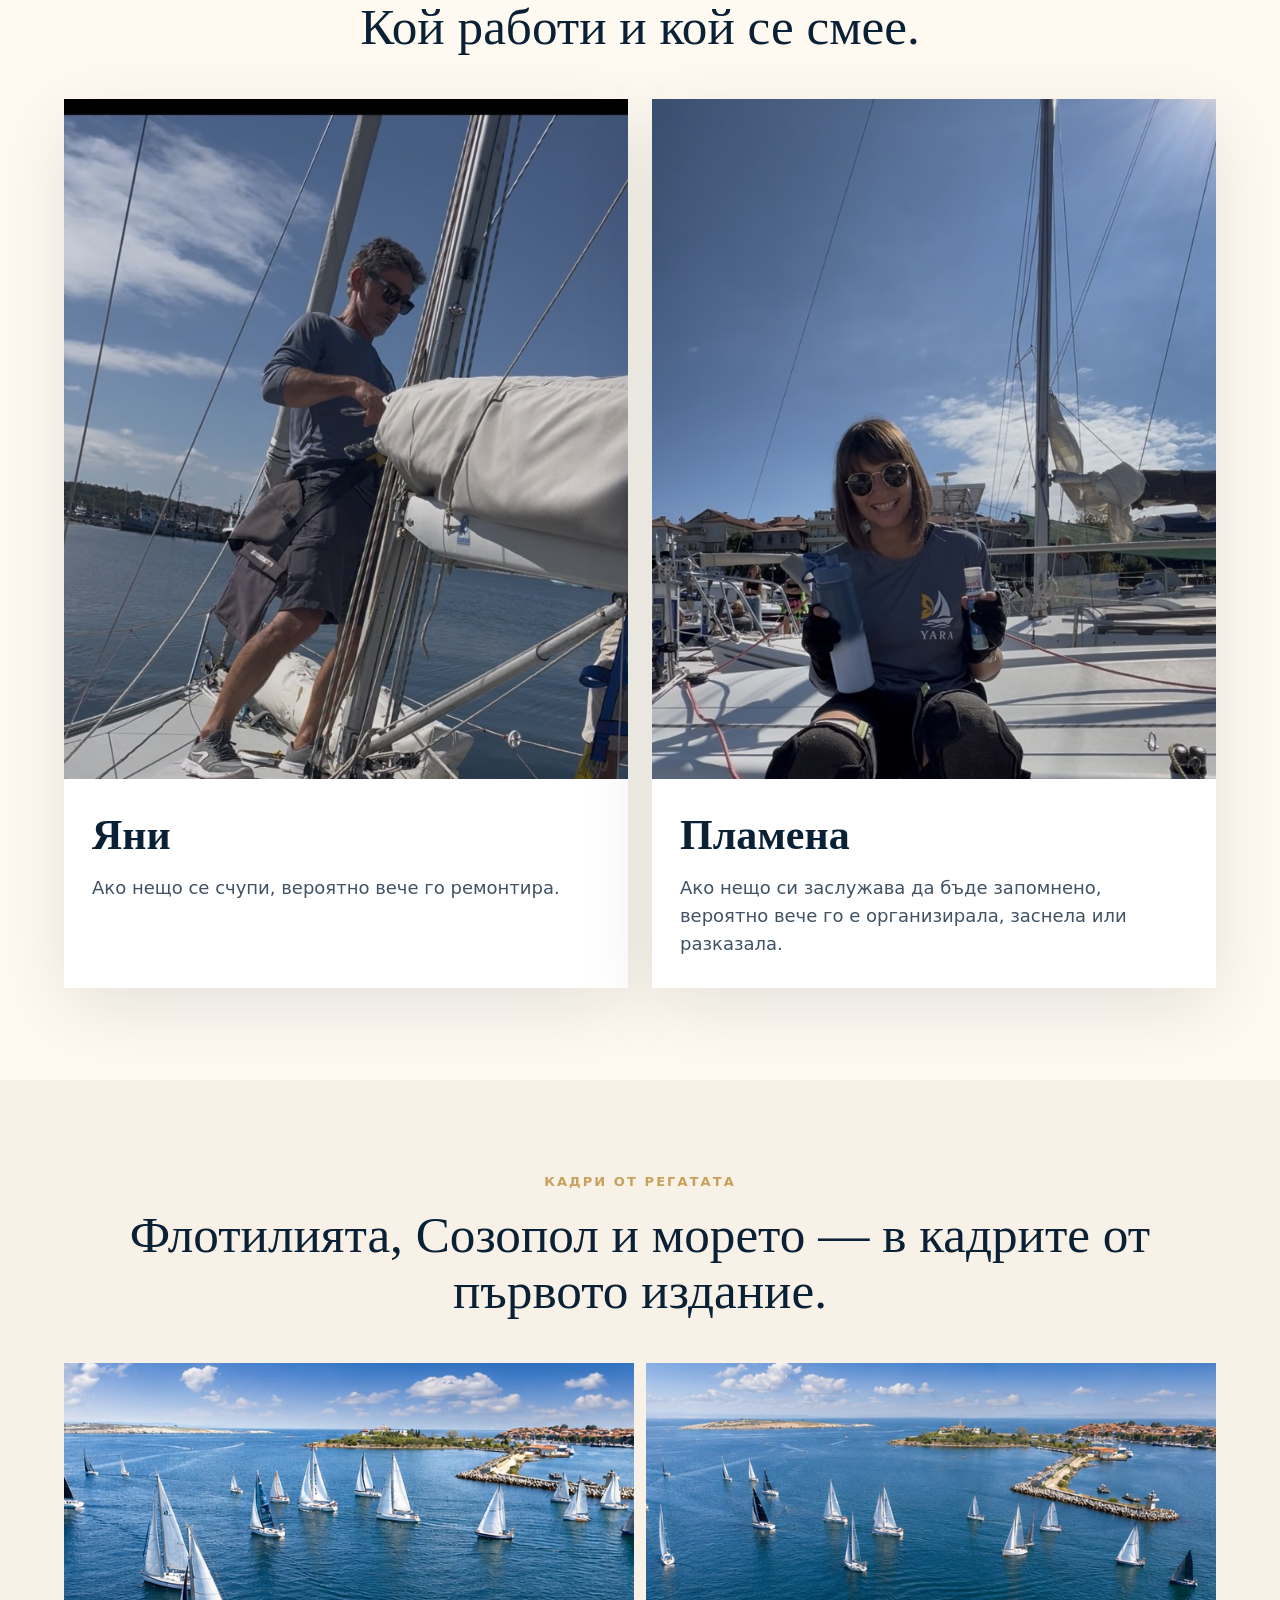
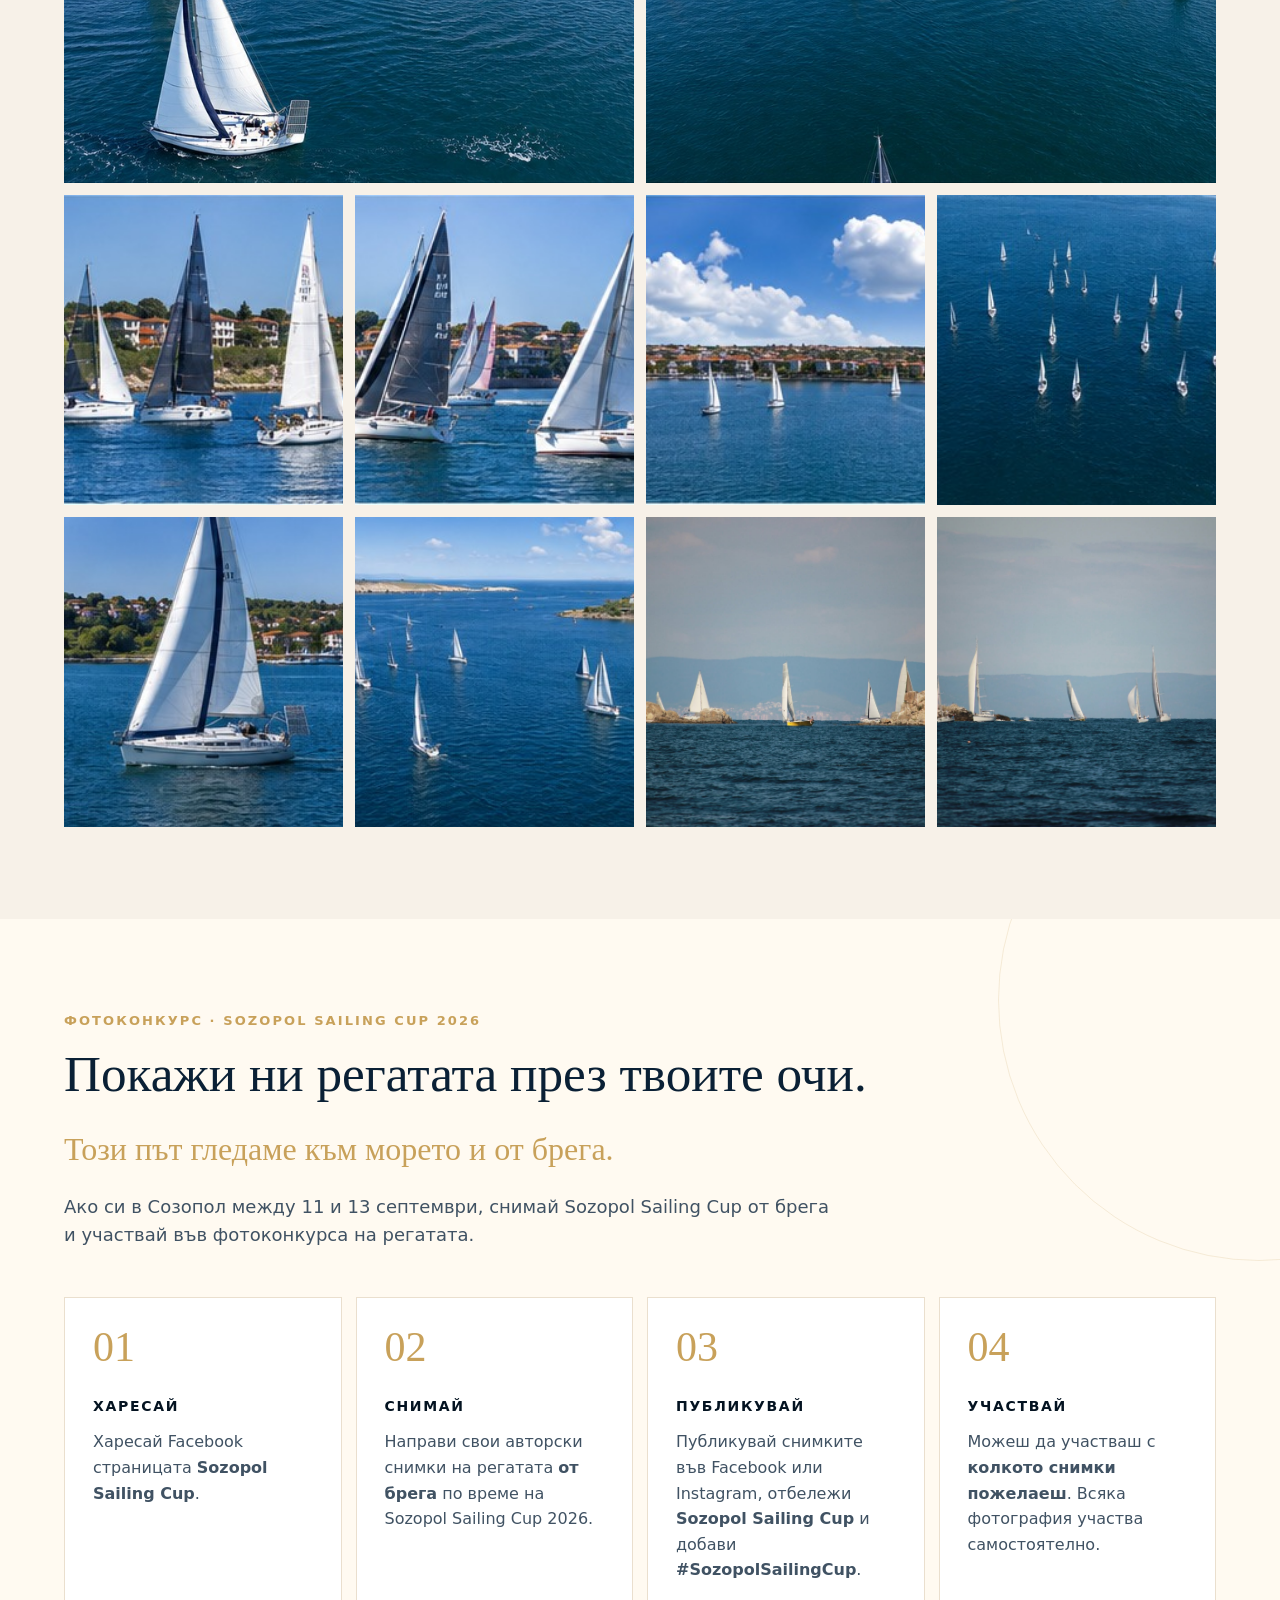
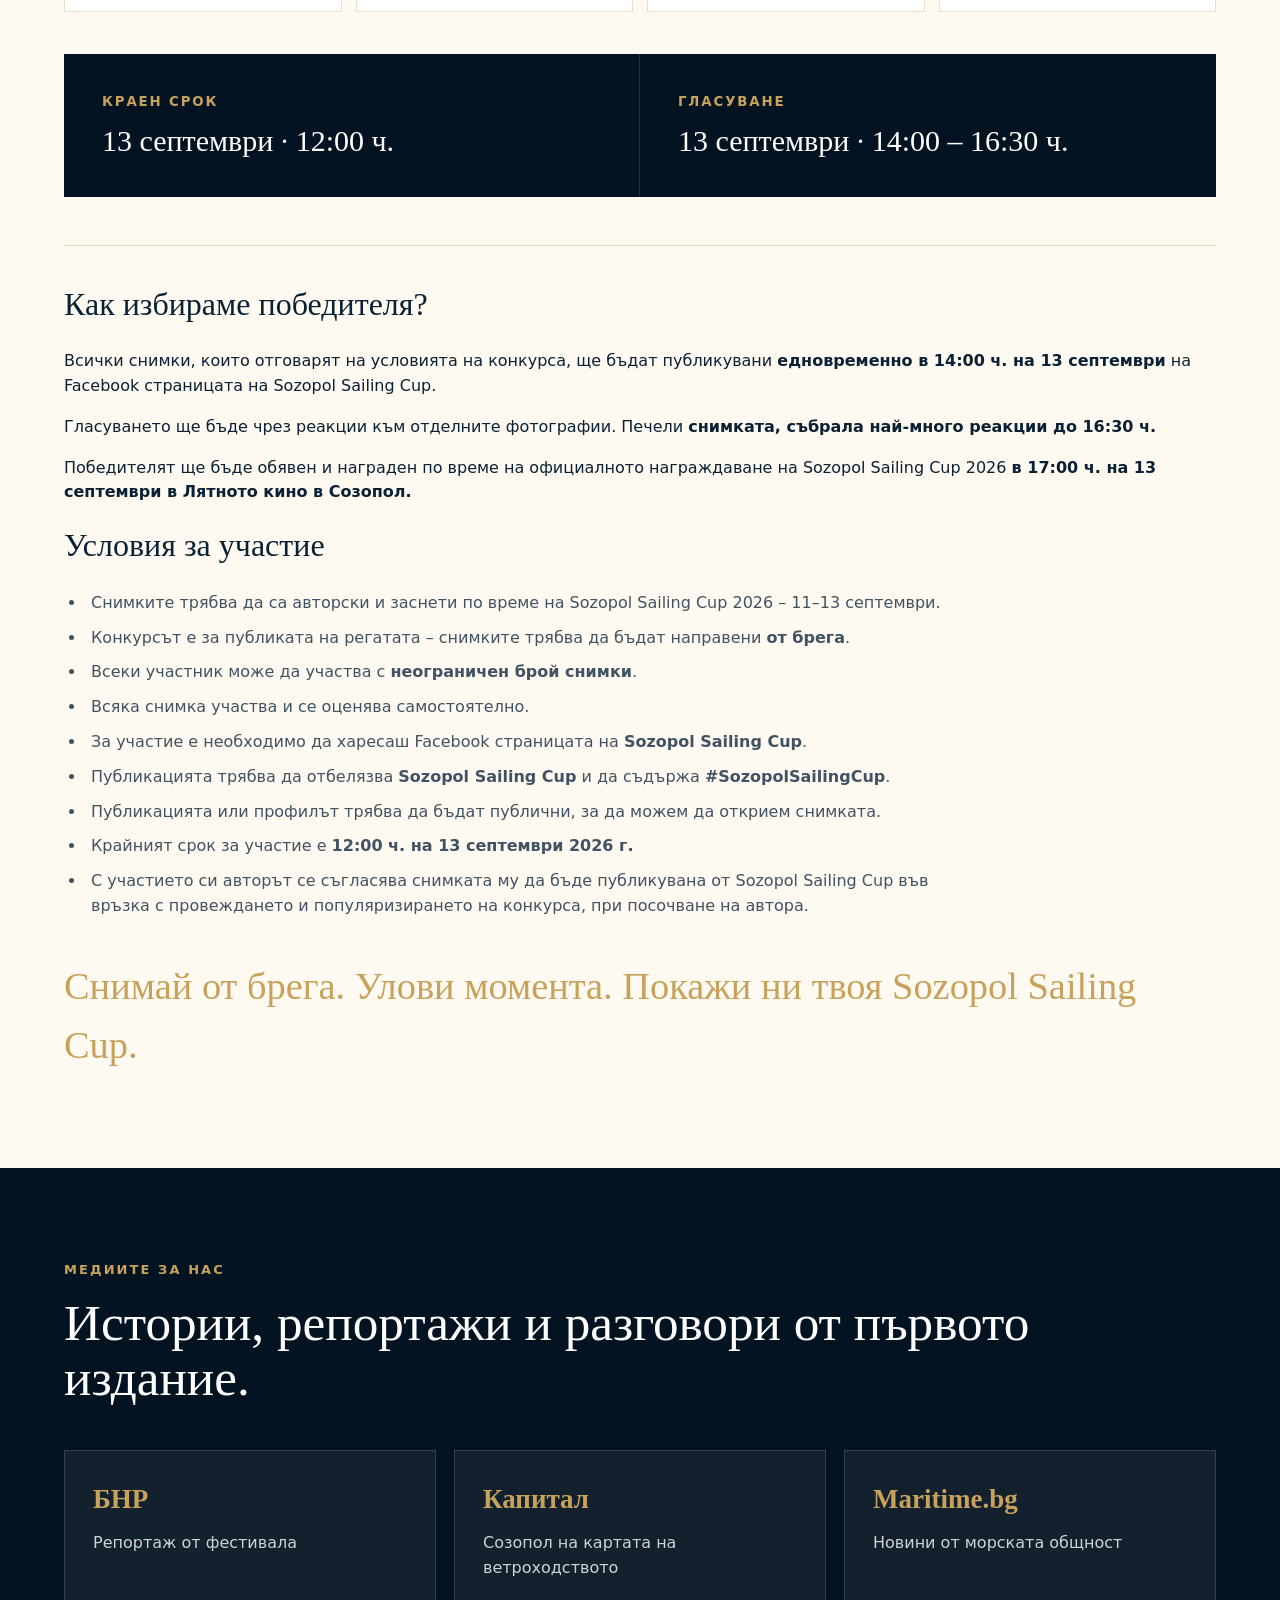
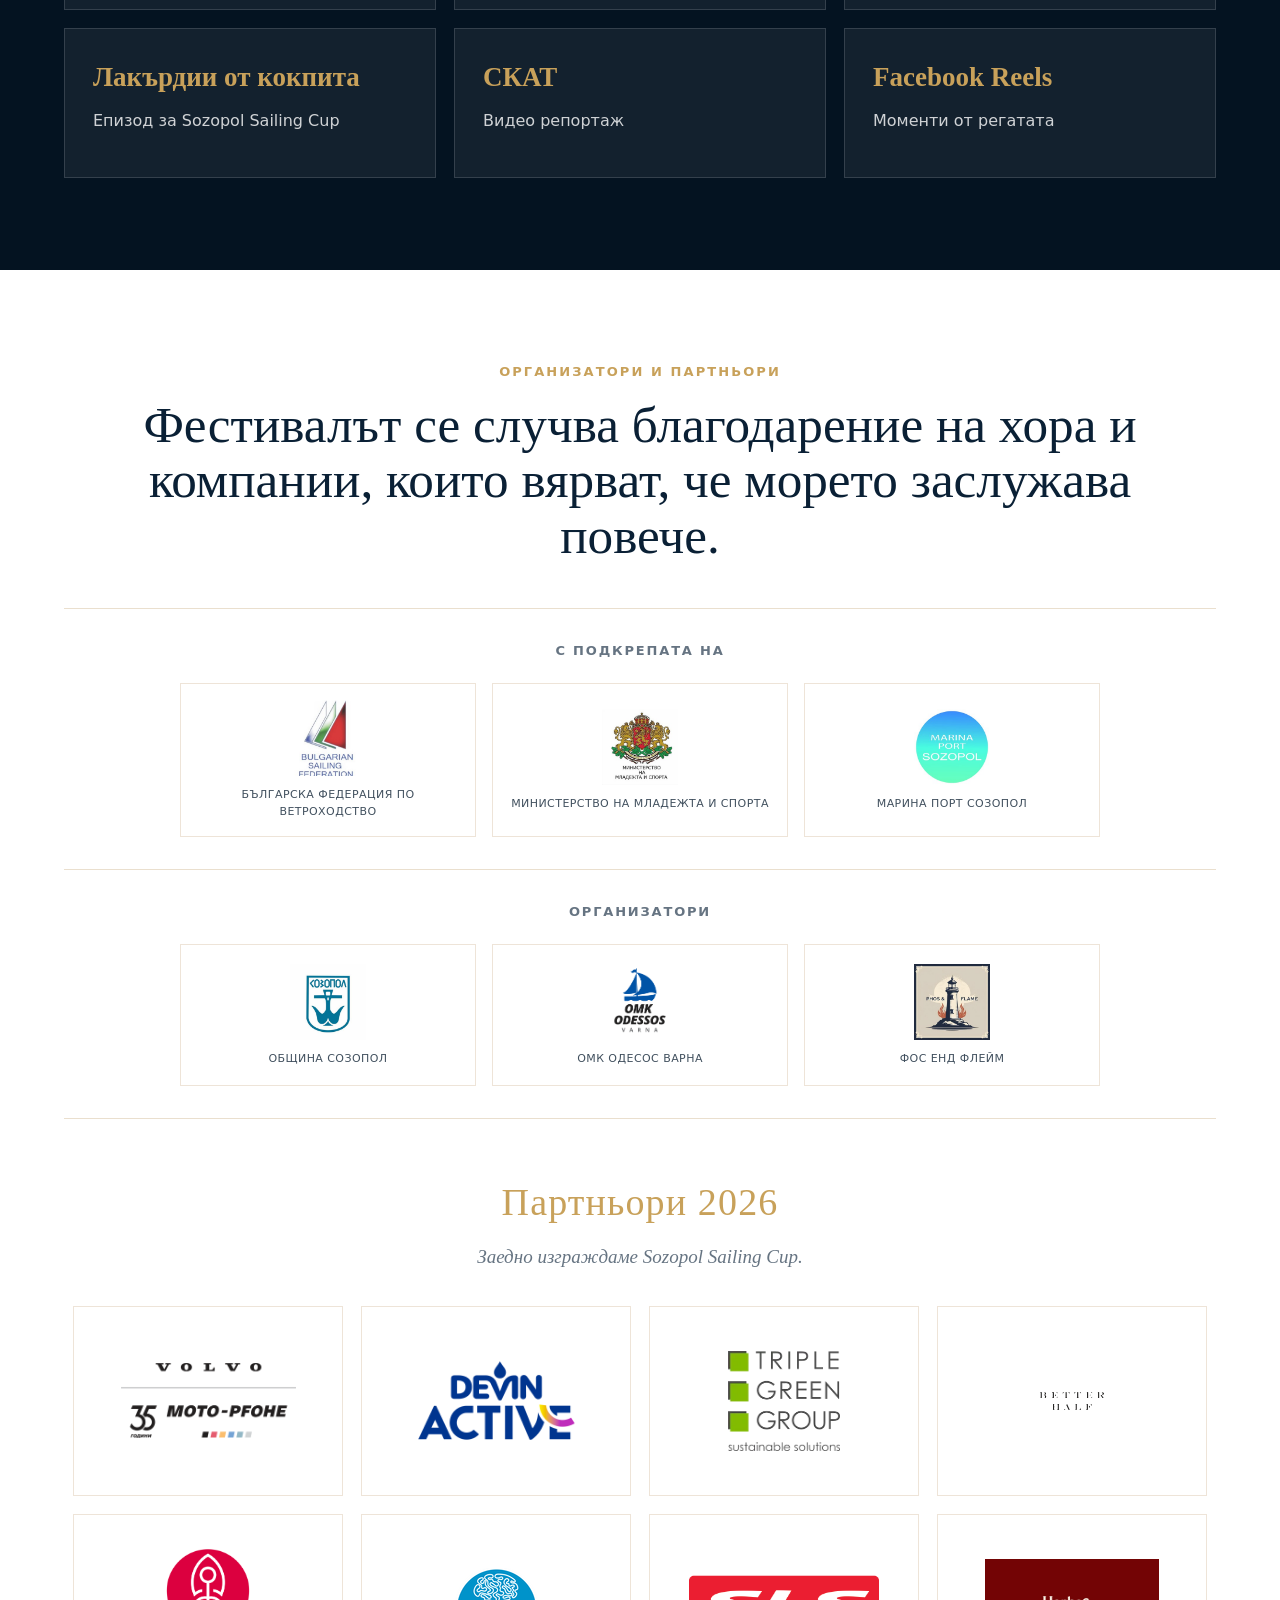
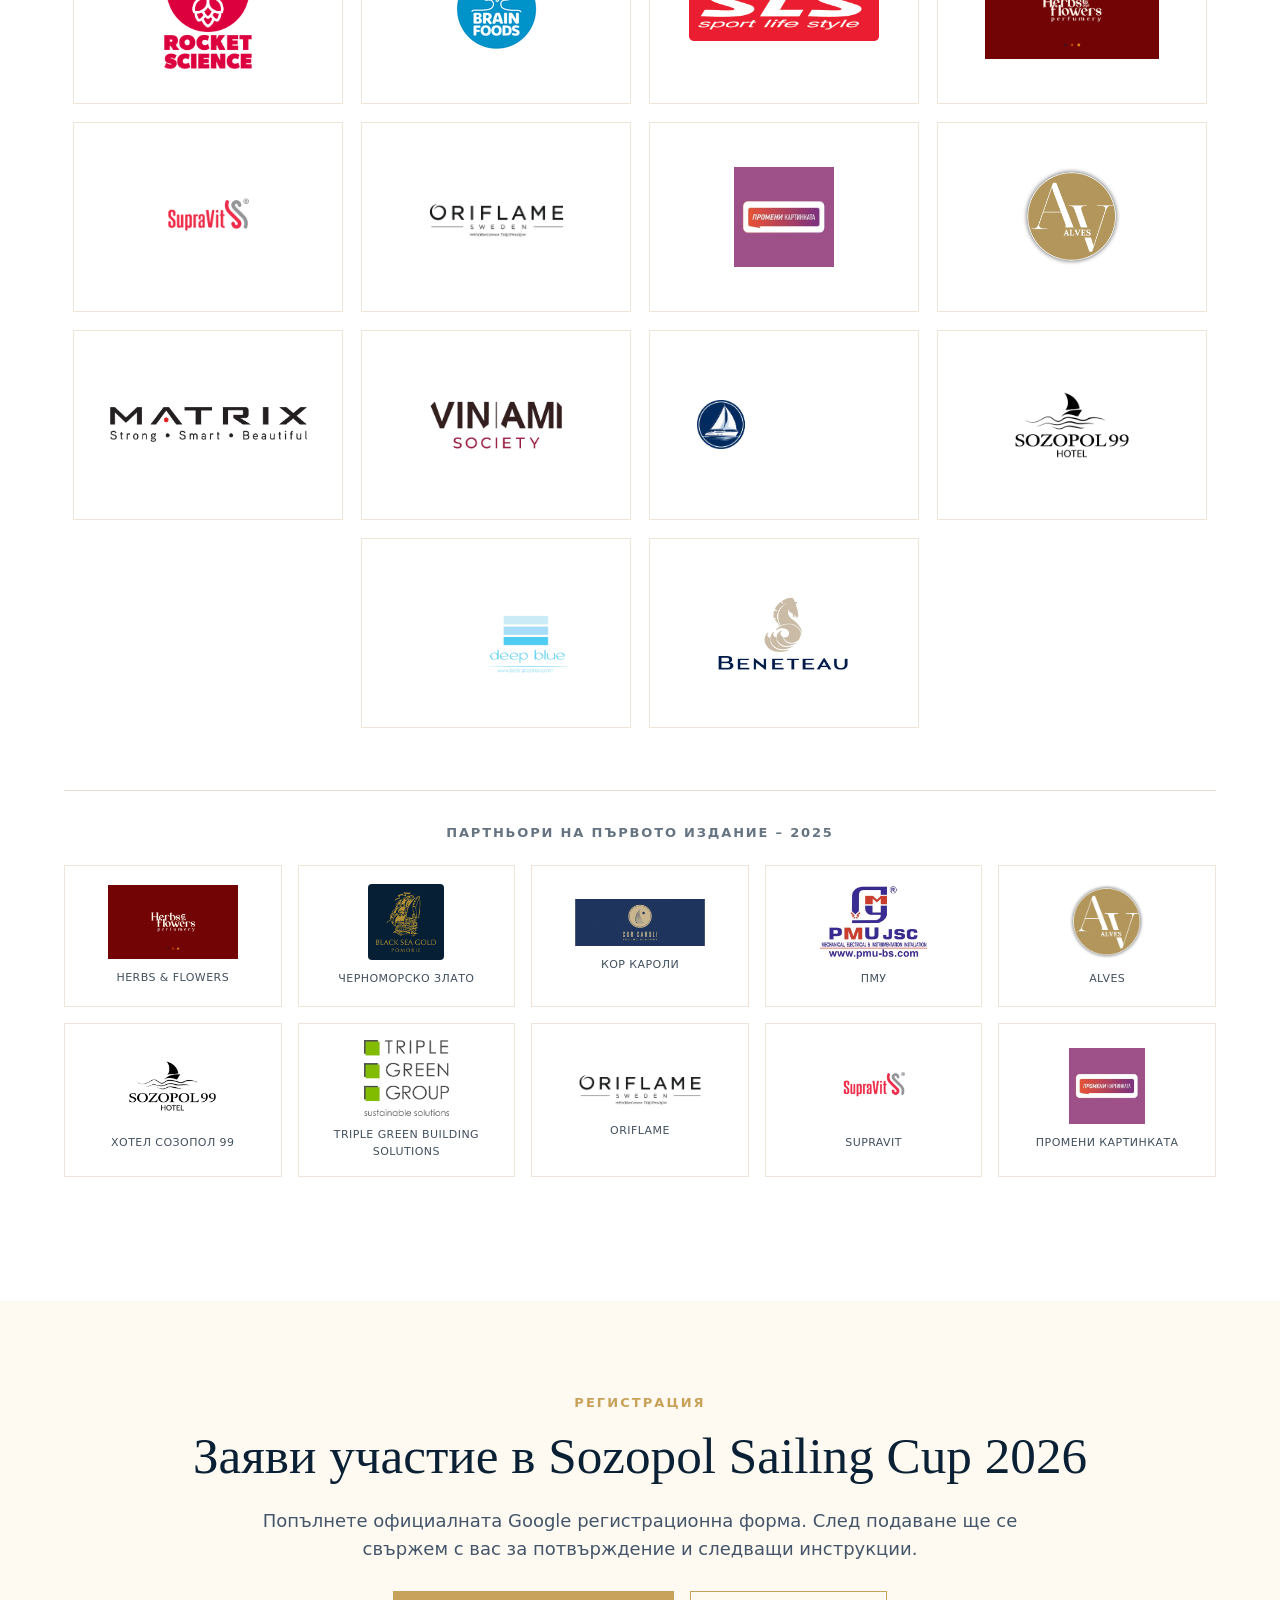
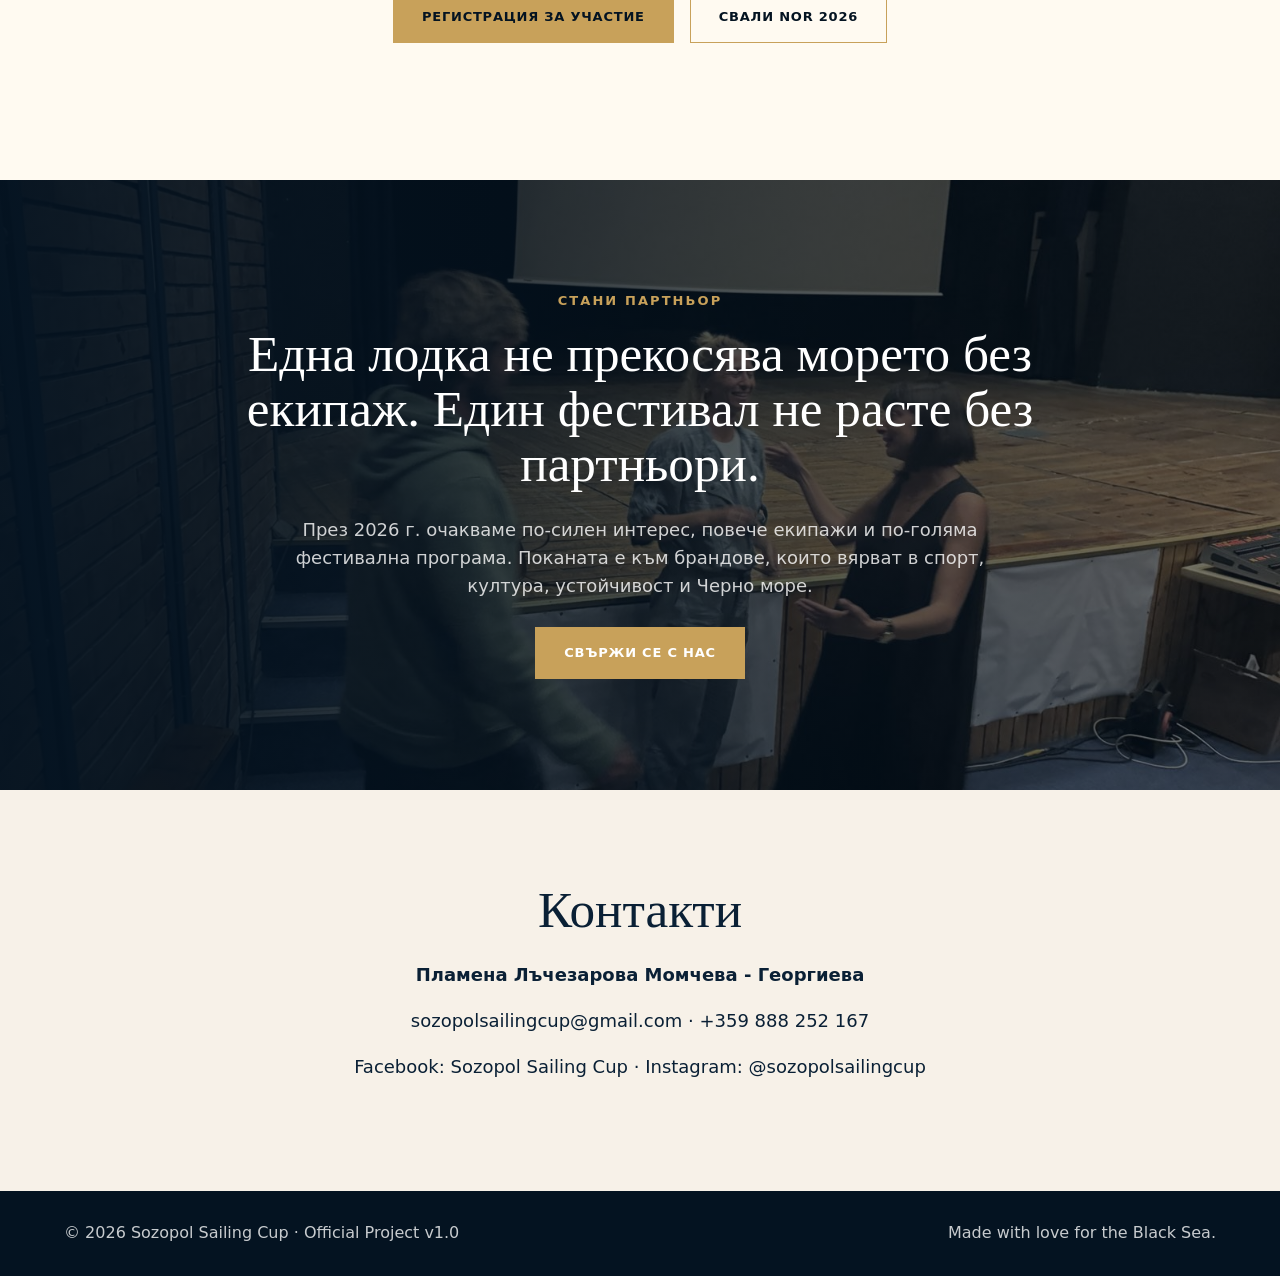
==== commit 224e7c9e: "Update index.html" ====
--- a/index.html
+++ b/index.html
@@ -656,6 +656,15 @@
 
   <div class="partner-logo-grid">
 
+    <!-- VOLVO / MOTO-PFOHE -->
+<a class="partner-logo-card"
+   href="https://www.motopfohe.bg/avtomobili/volvo/"
+   target="_blank"
+   rel="noopener noreferrer">
+  <img src="volvo-moto-pfohe.png" alt="Volvo / MOTO-PFOHE">
+  <span data-bg="Посети сайта" data-en="Visit website">Посети сайта</span>
+</a>
+
     <!-- DEVIN ACTIVE -->
 <a class="partner-logo-card"
    href="https://devin-bg.com/devin-active/"
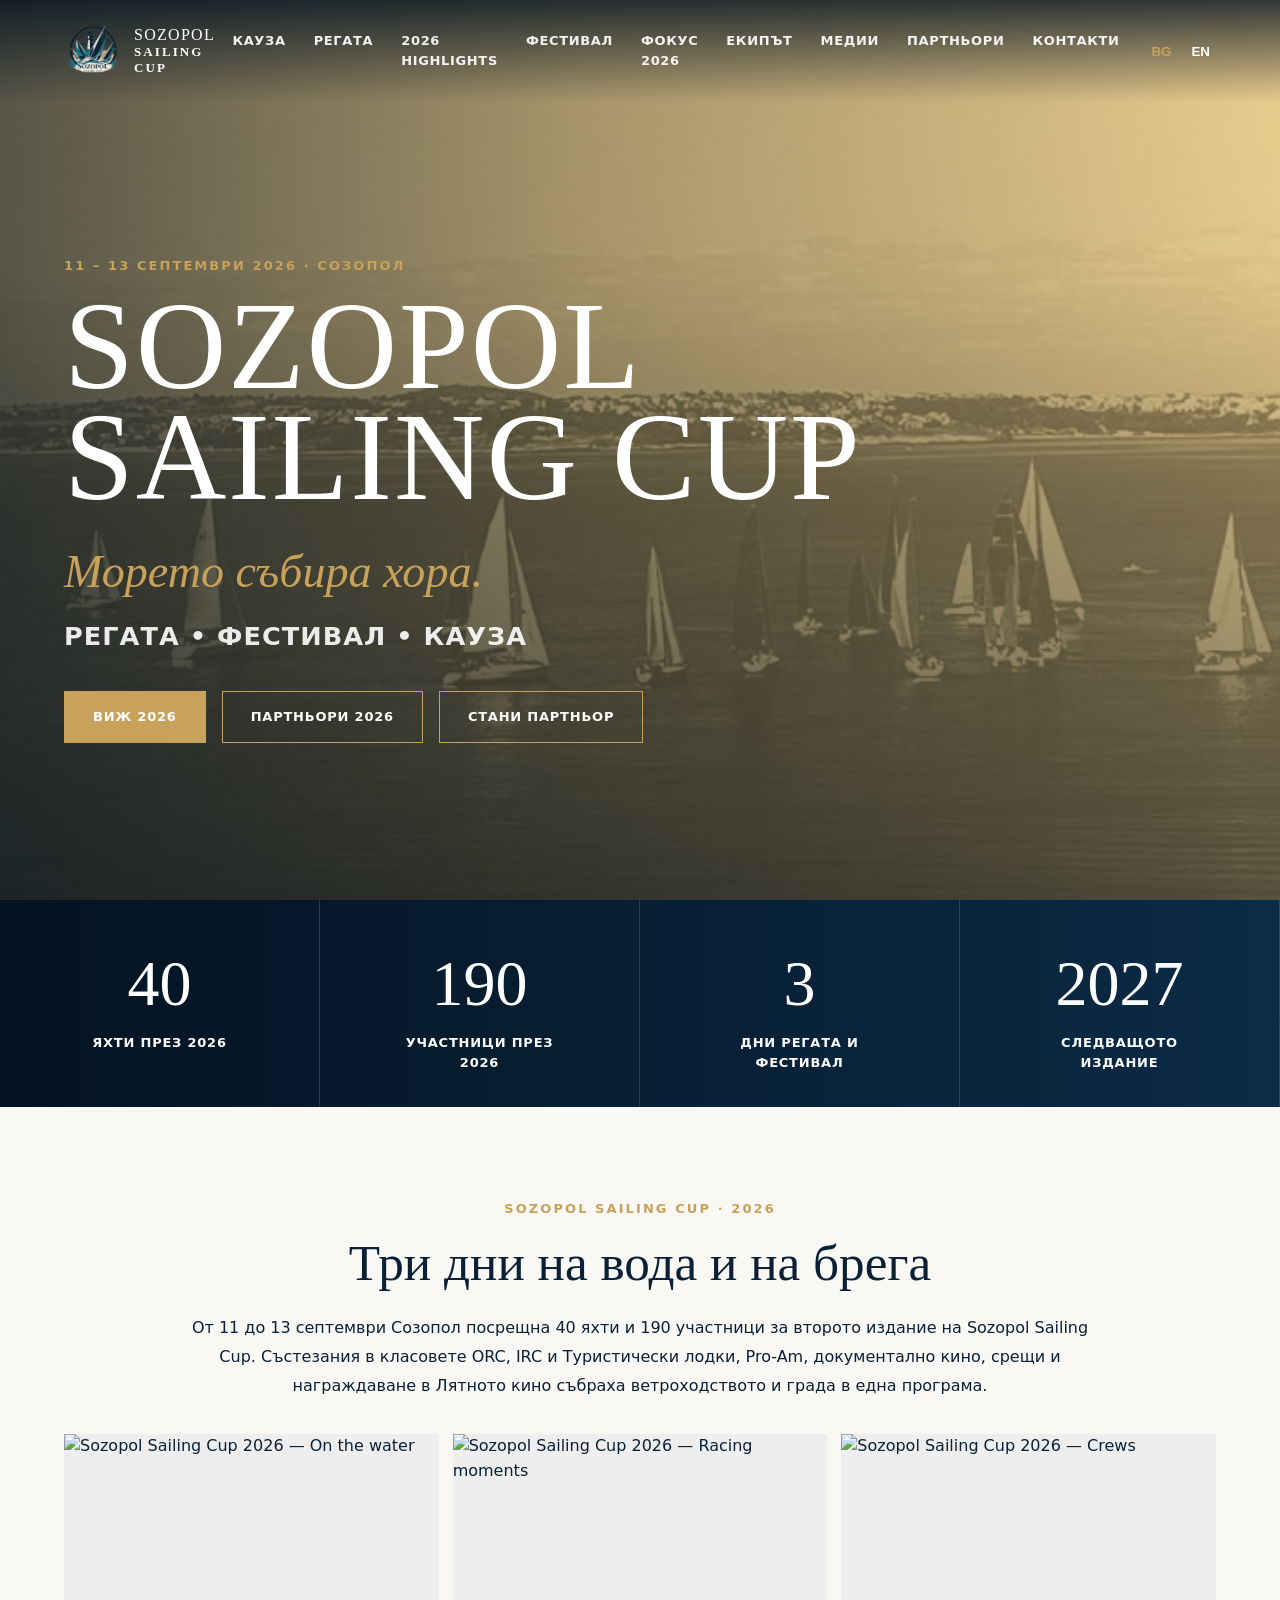
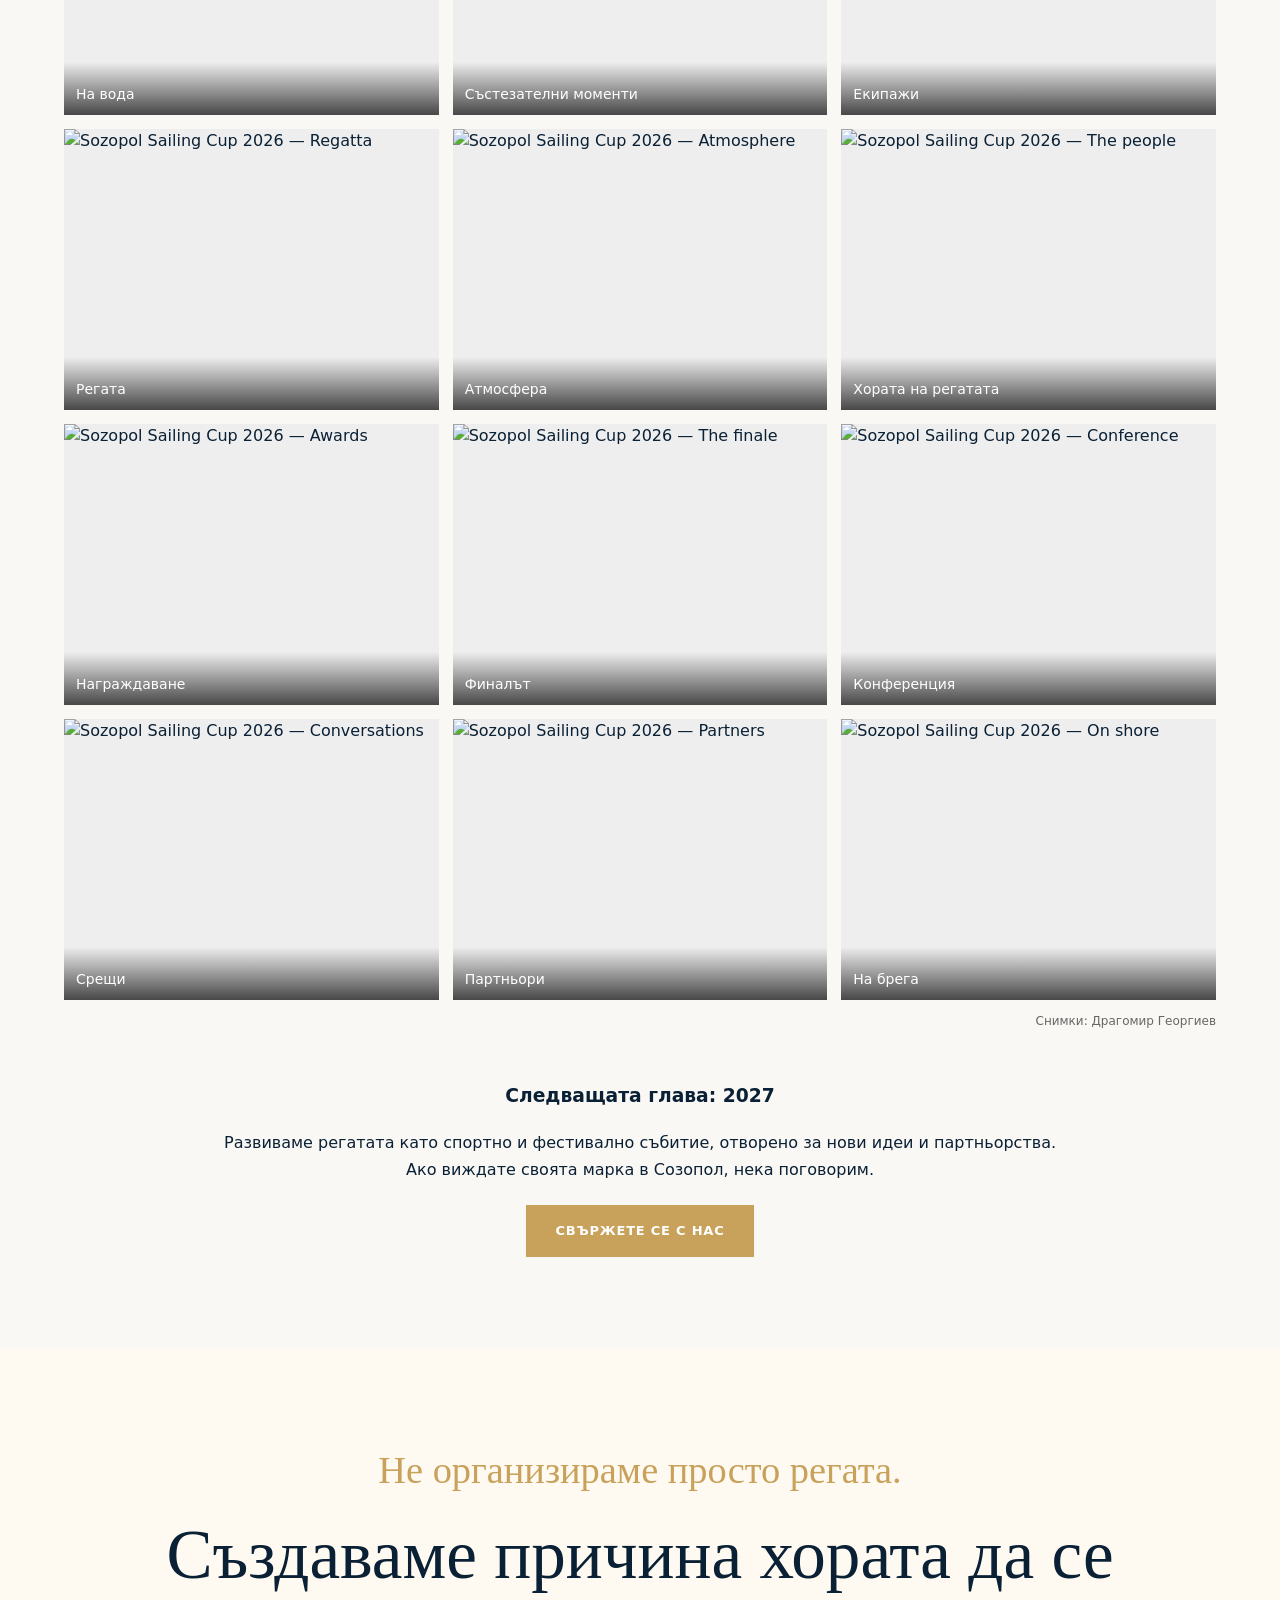
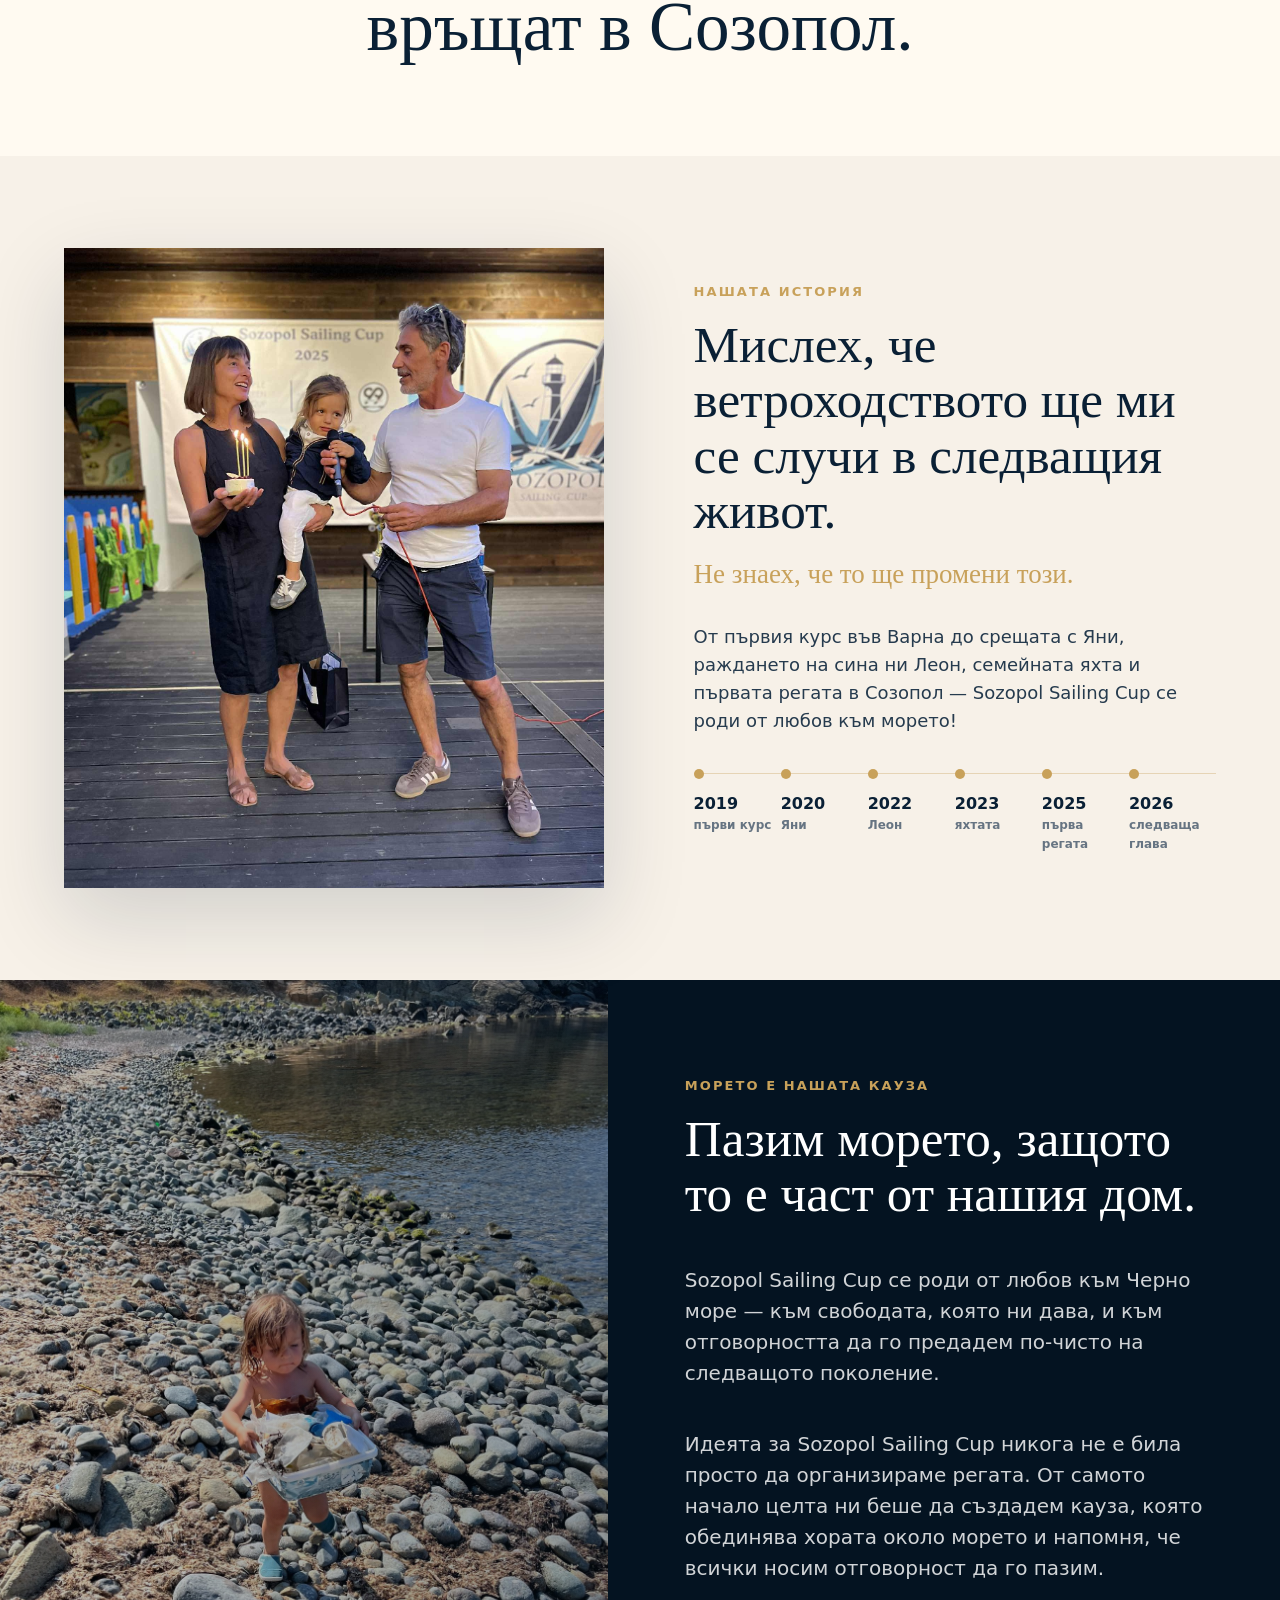
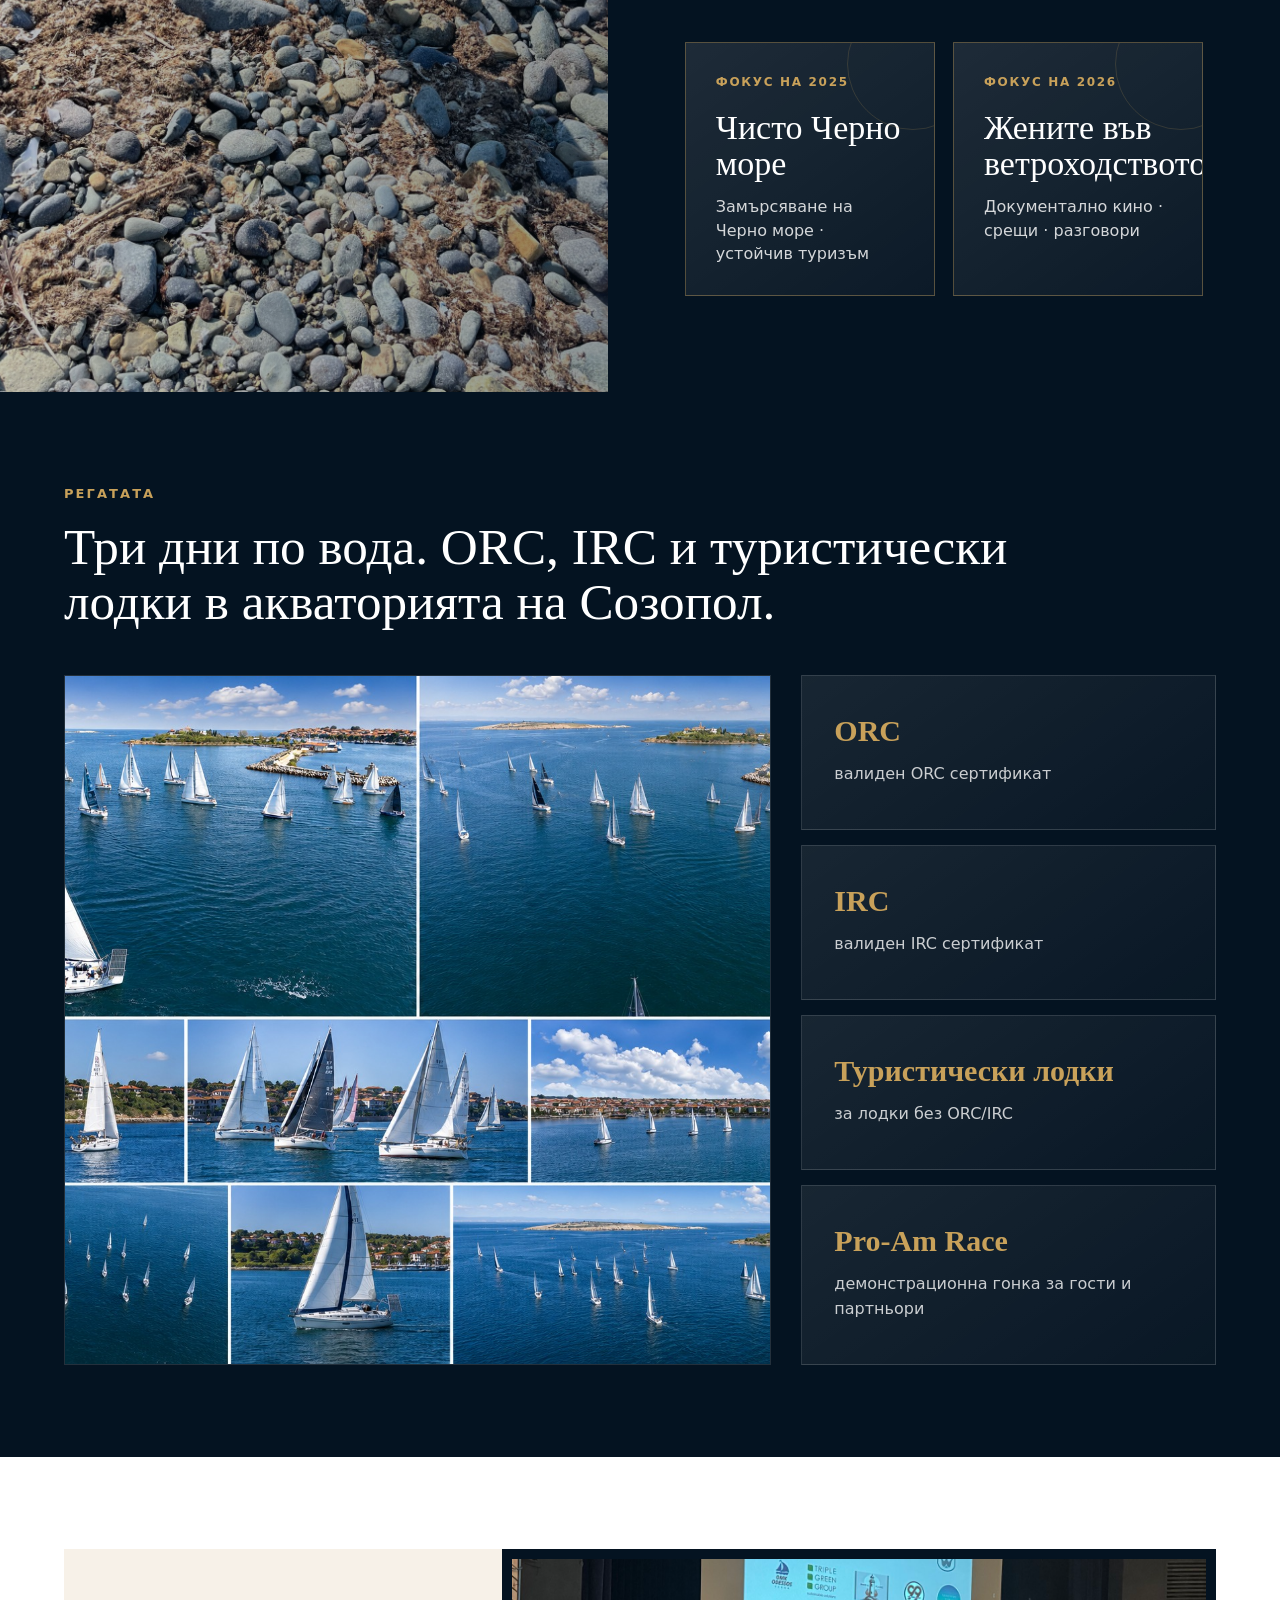
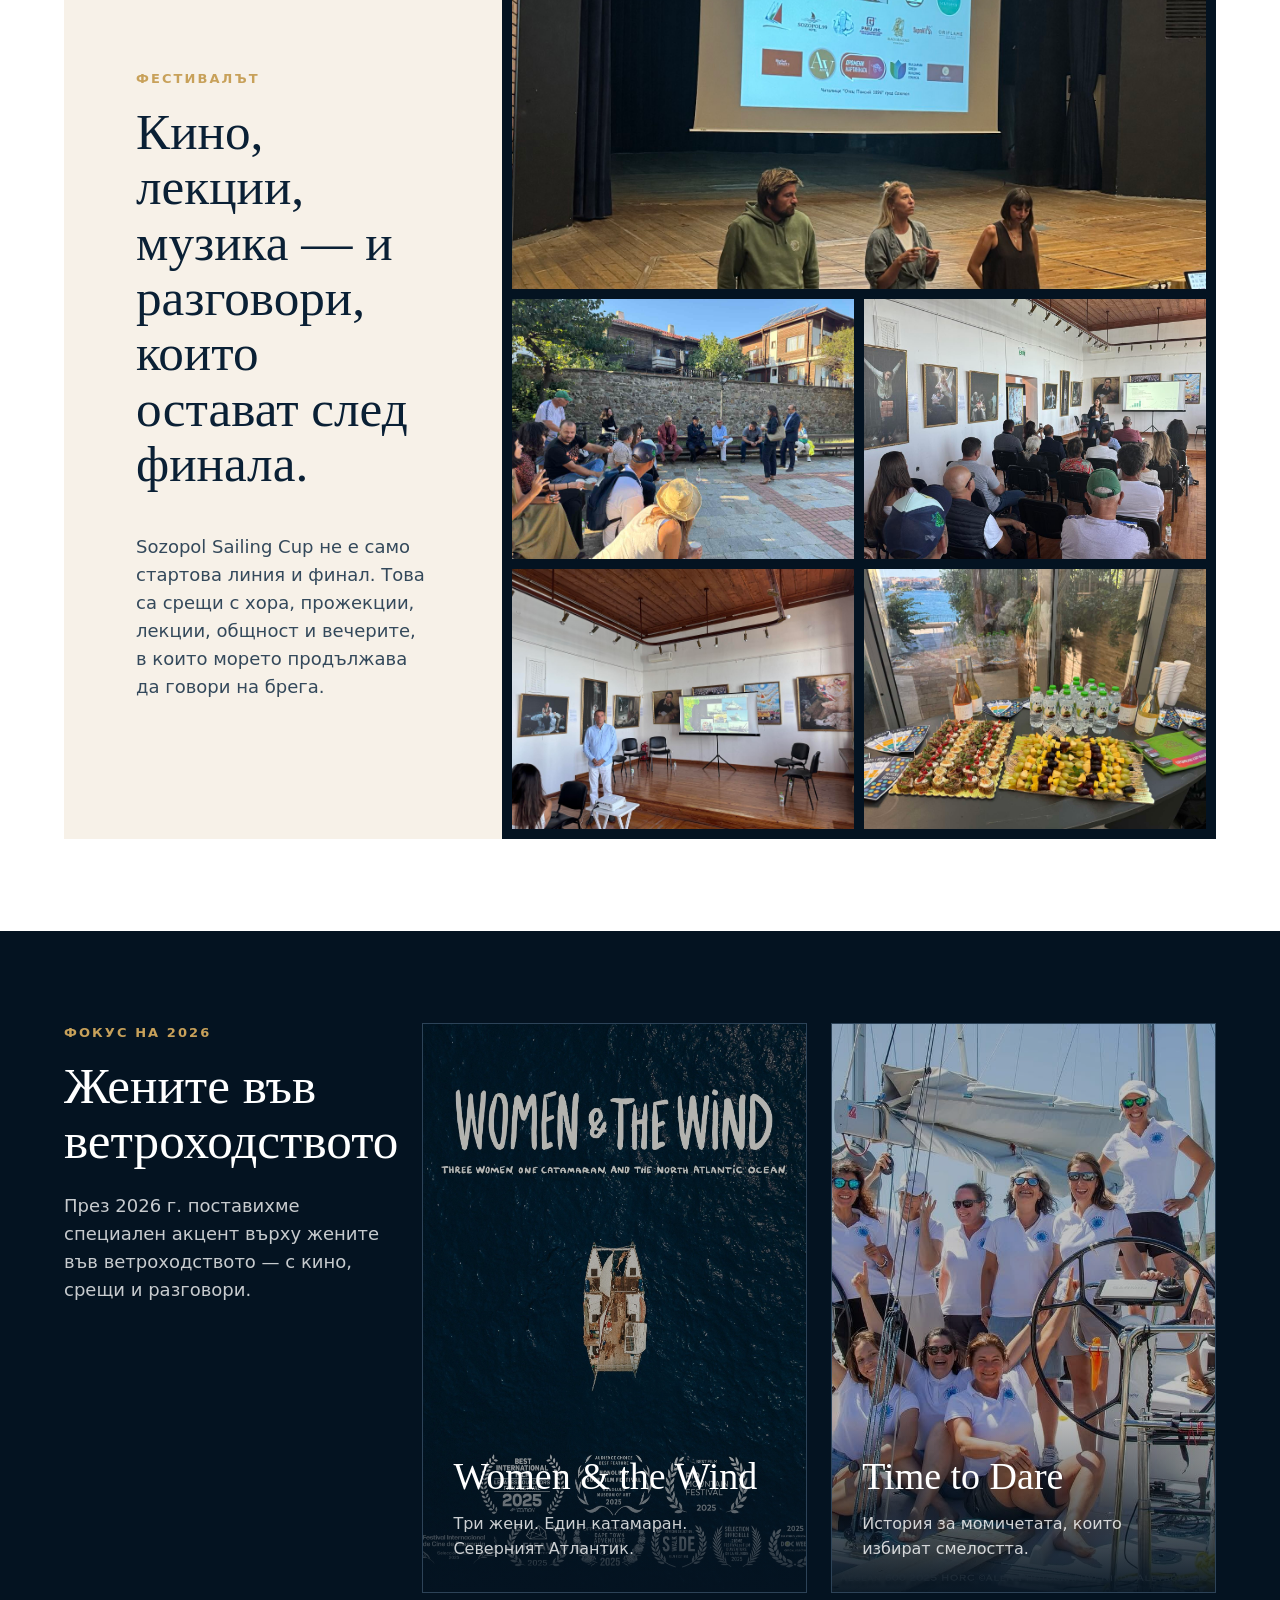
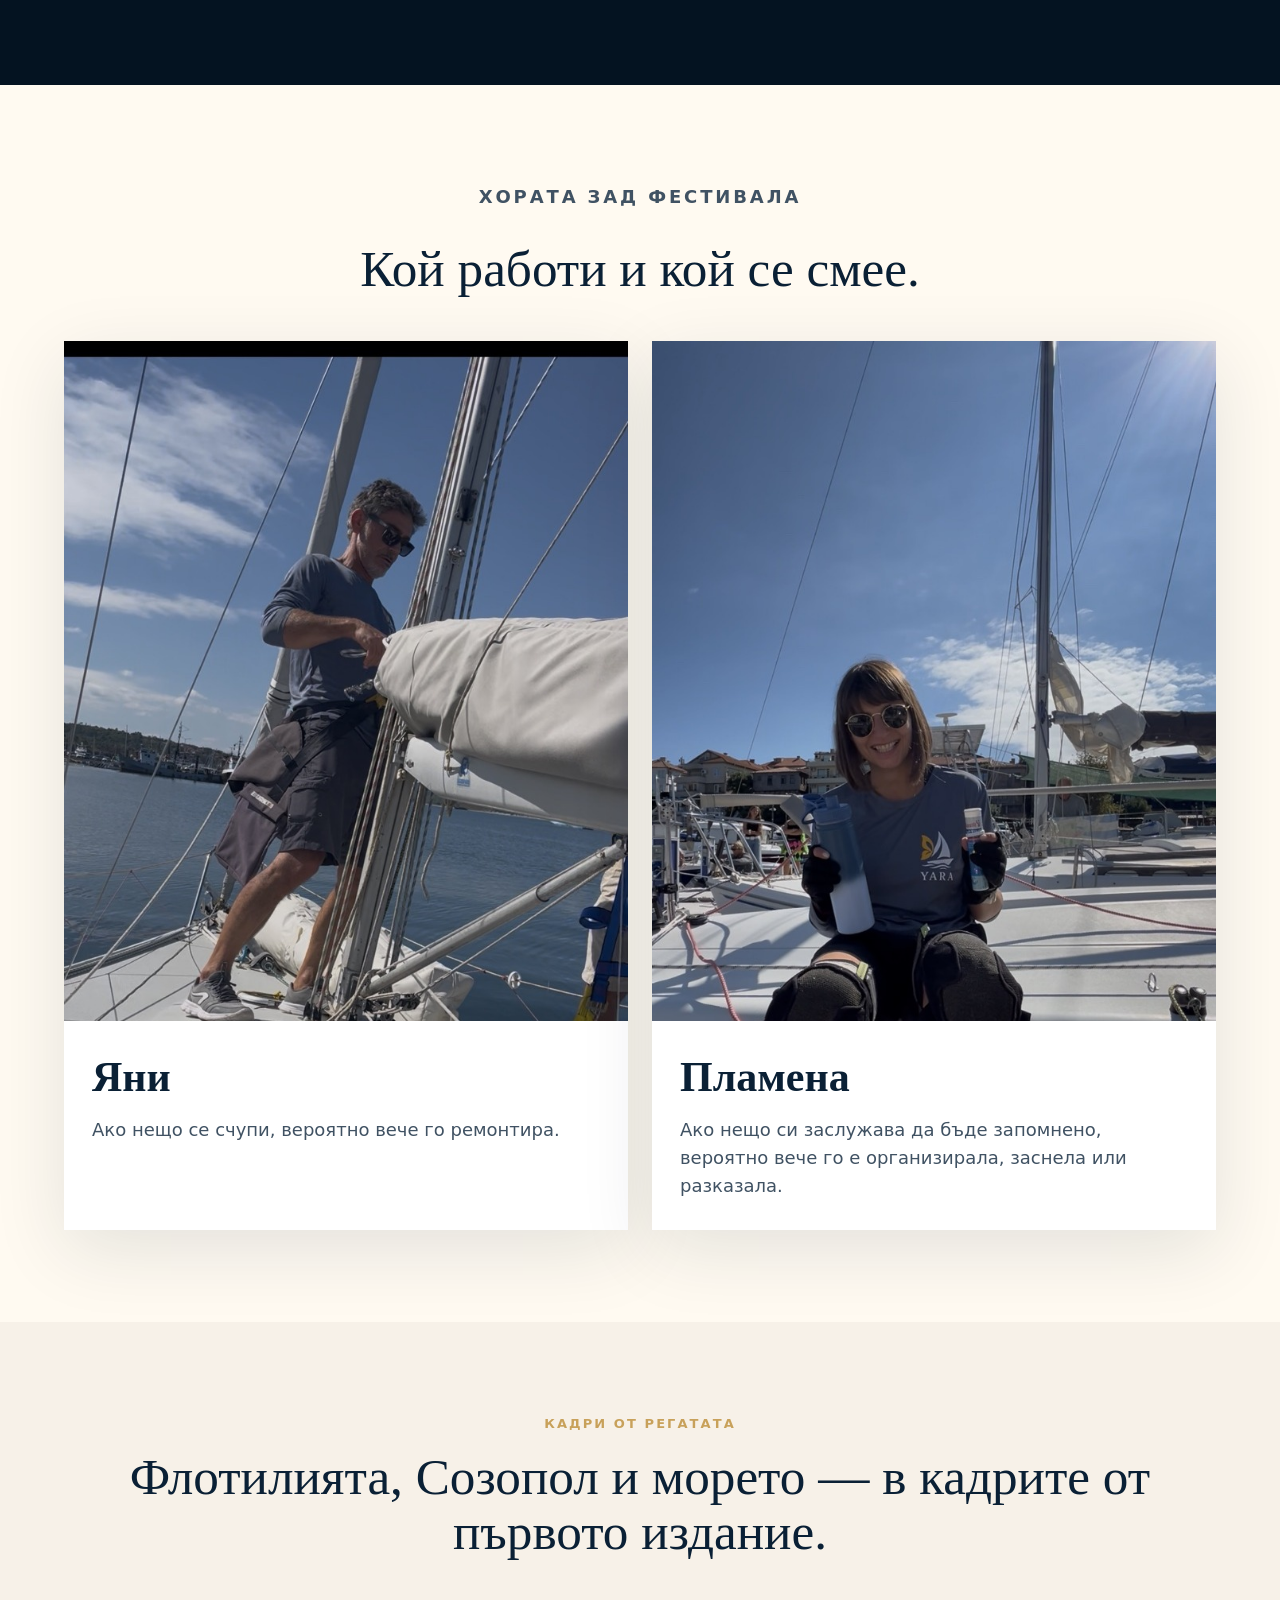
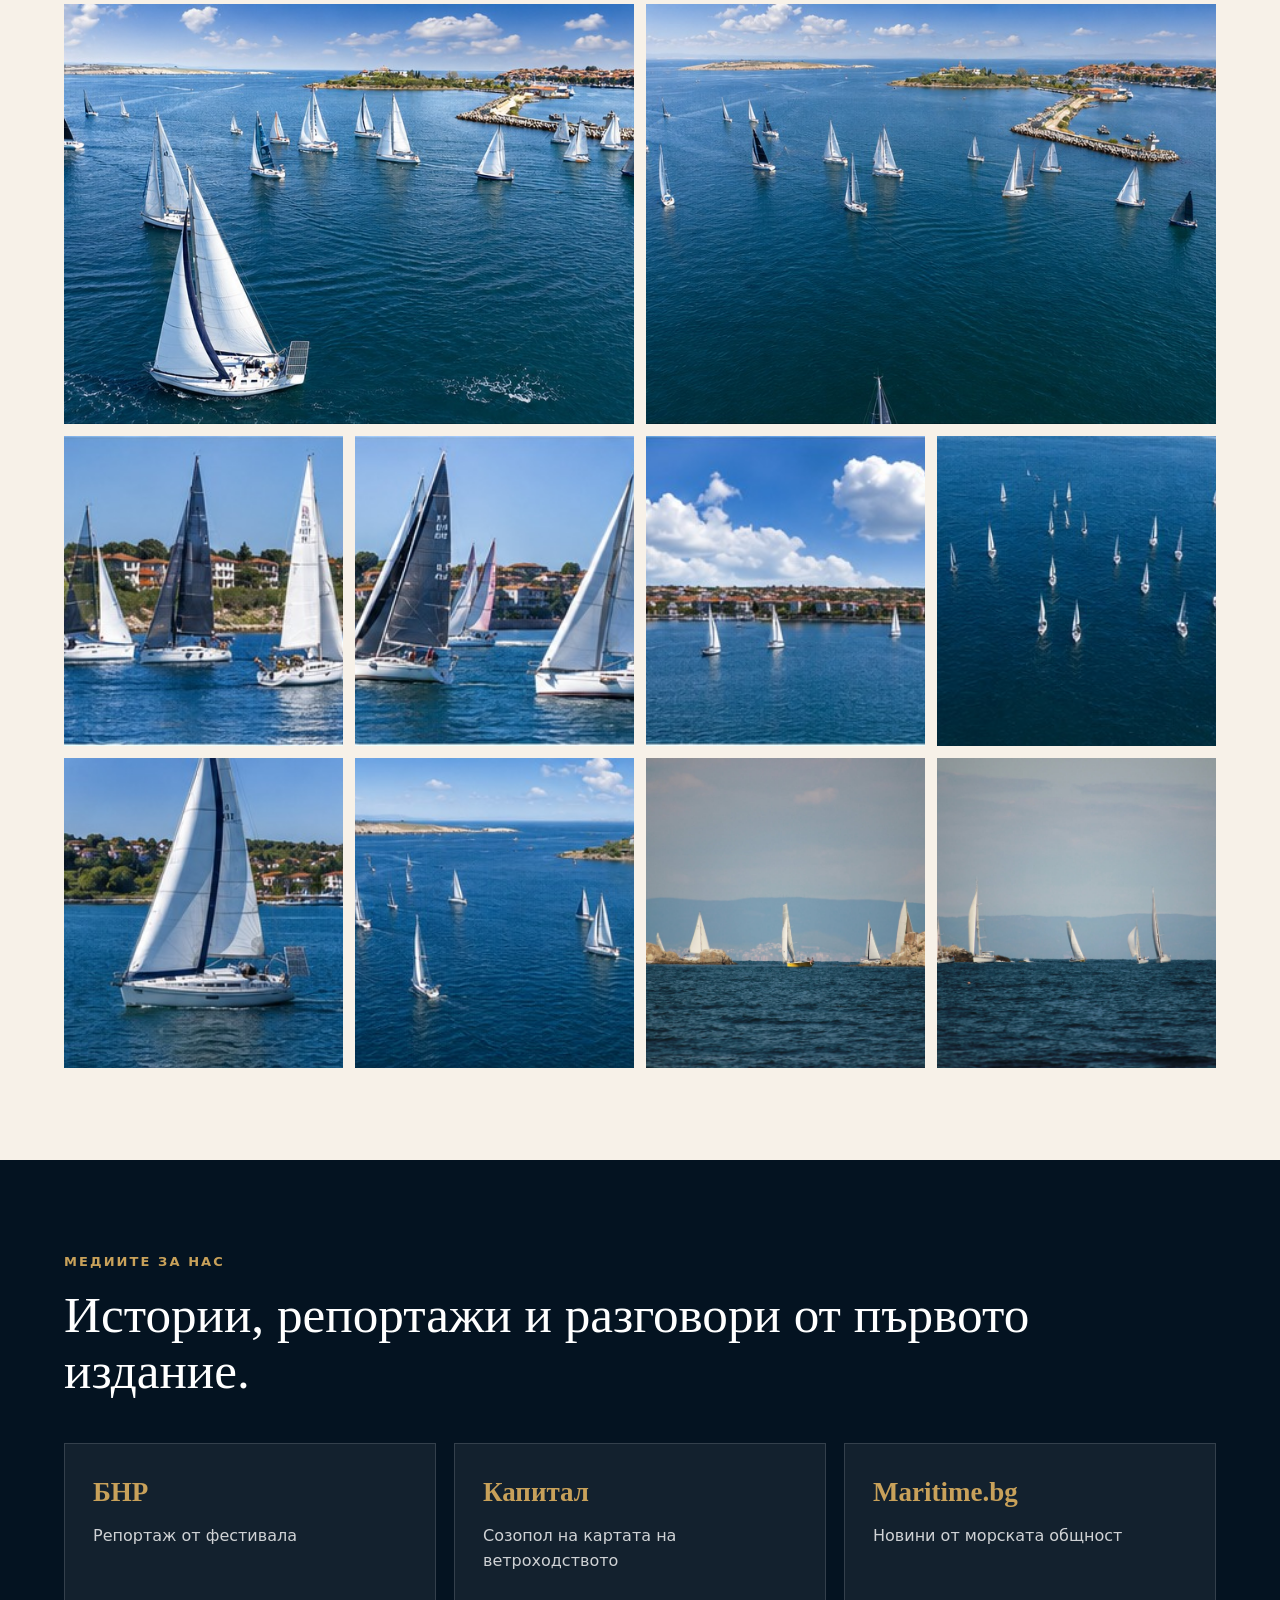
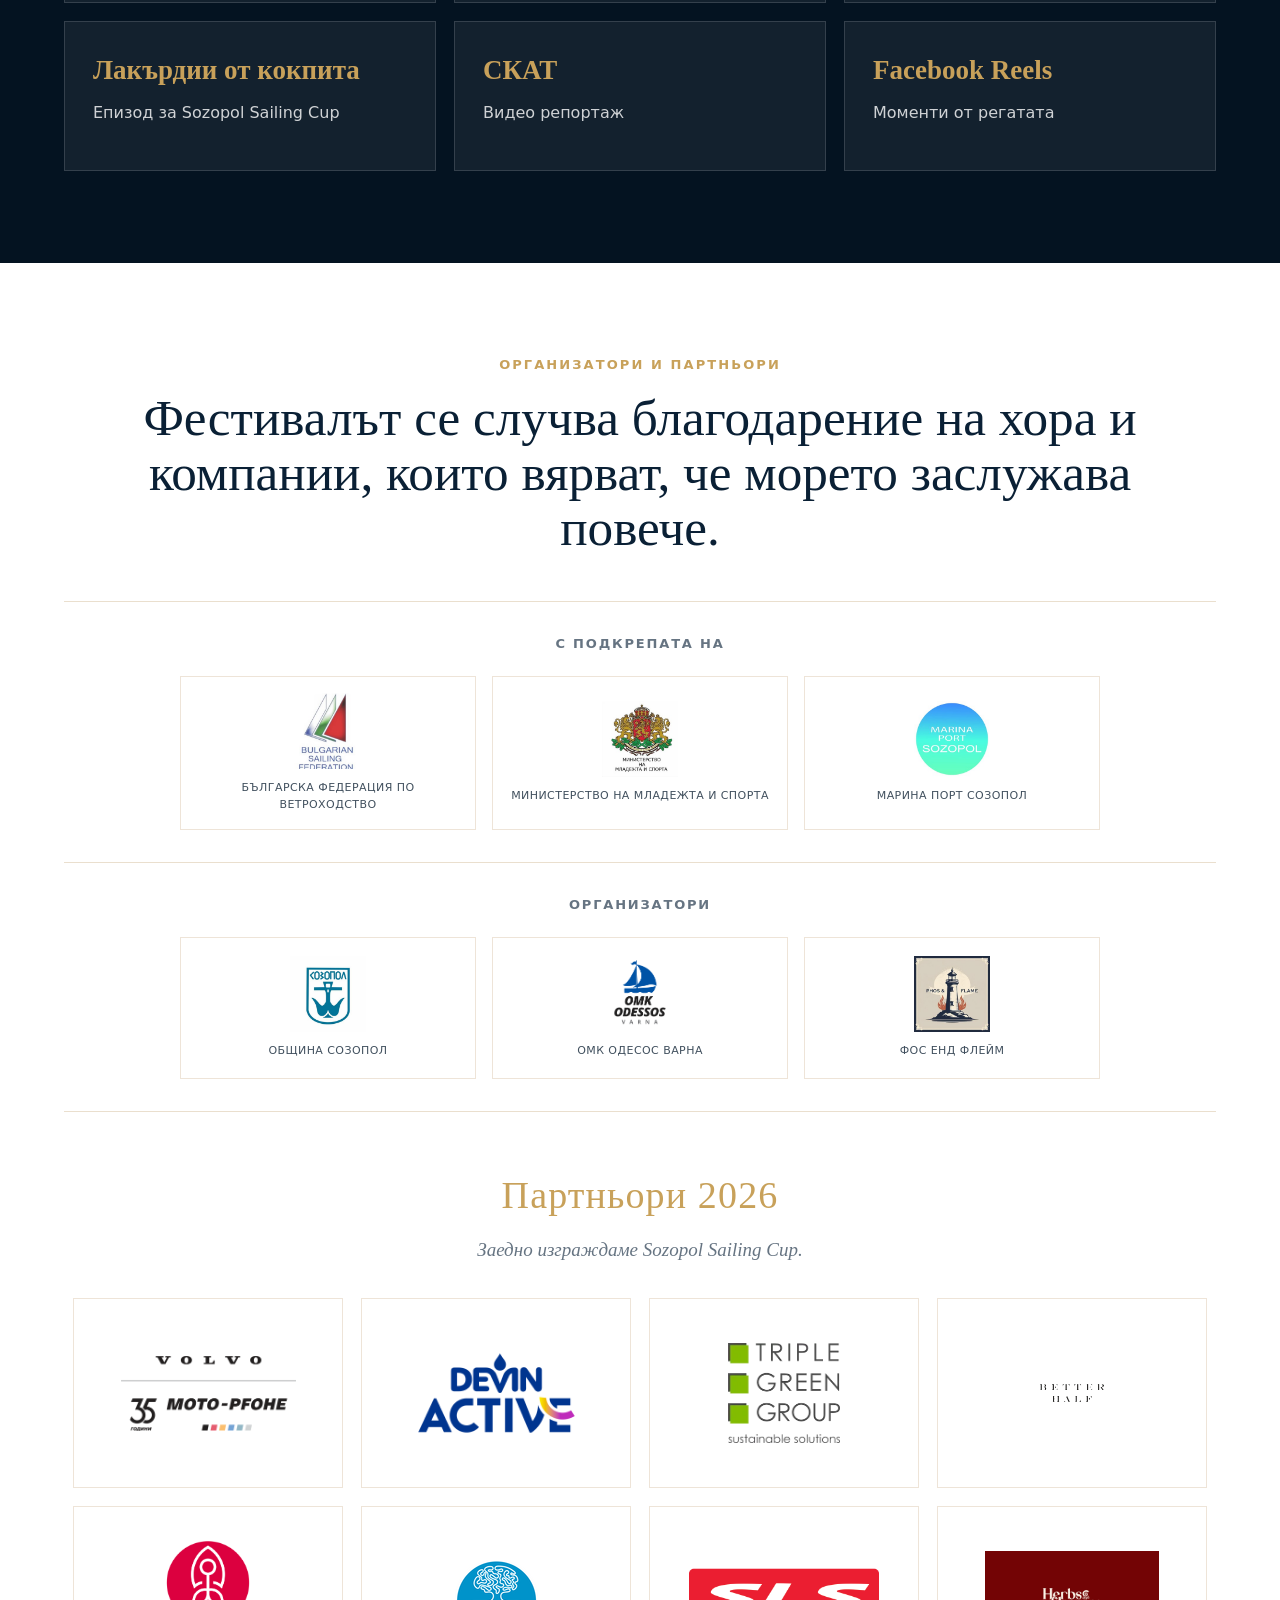
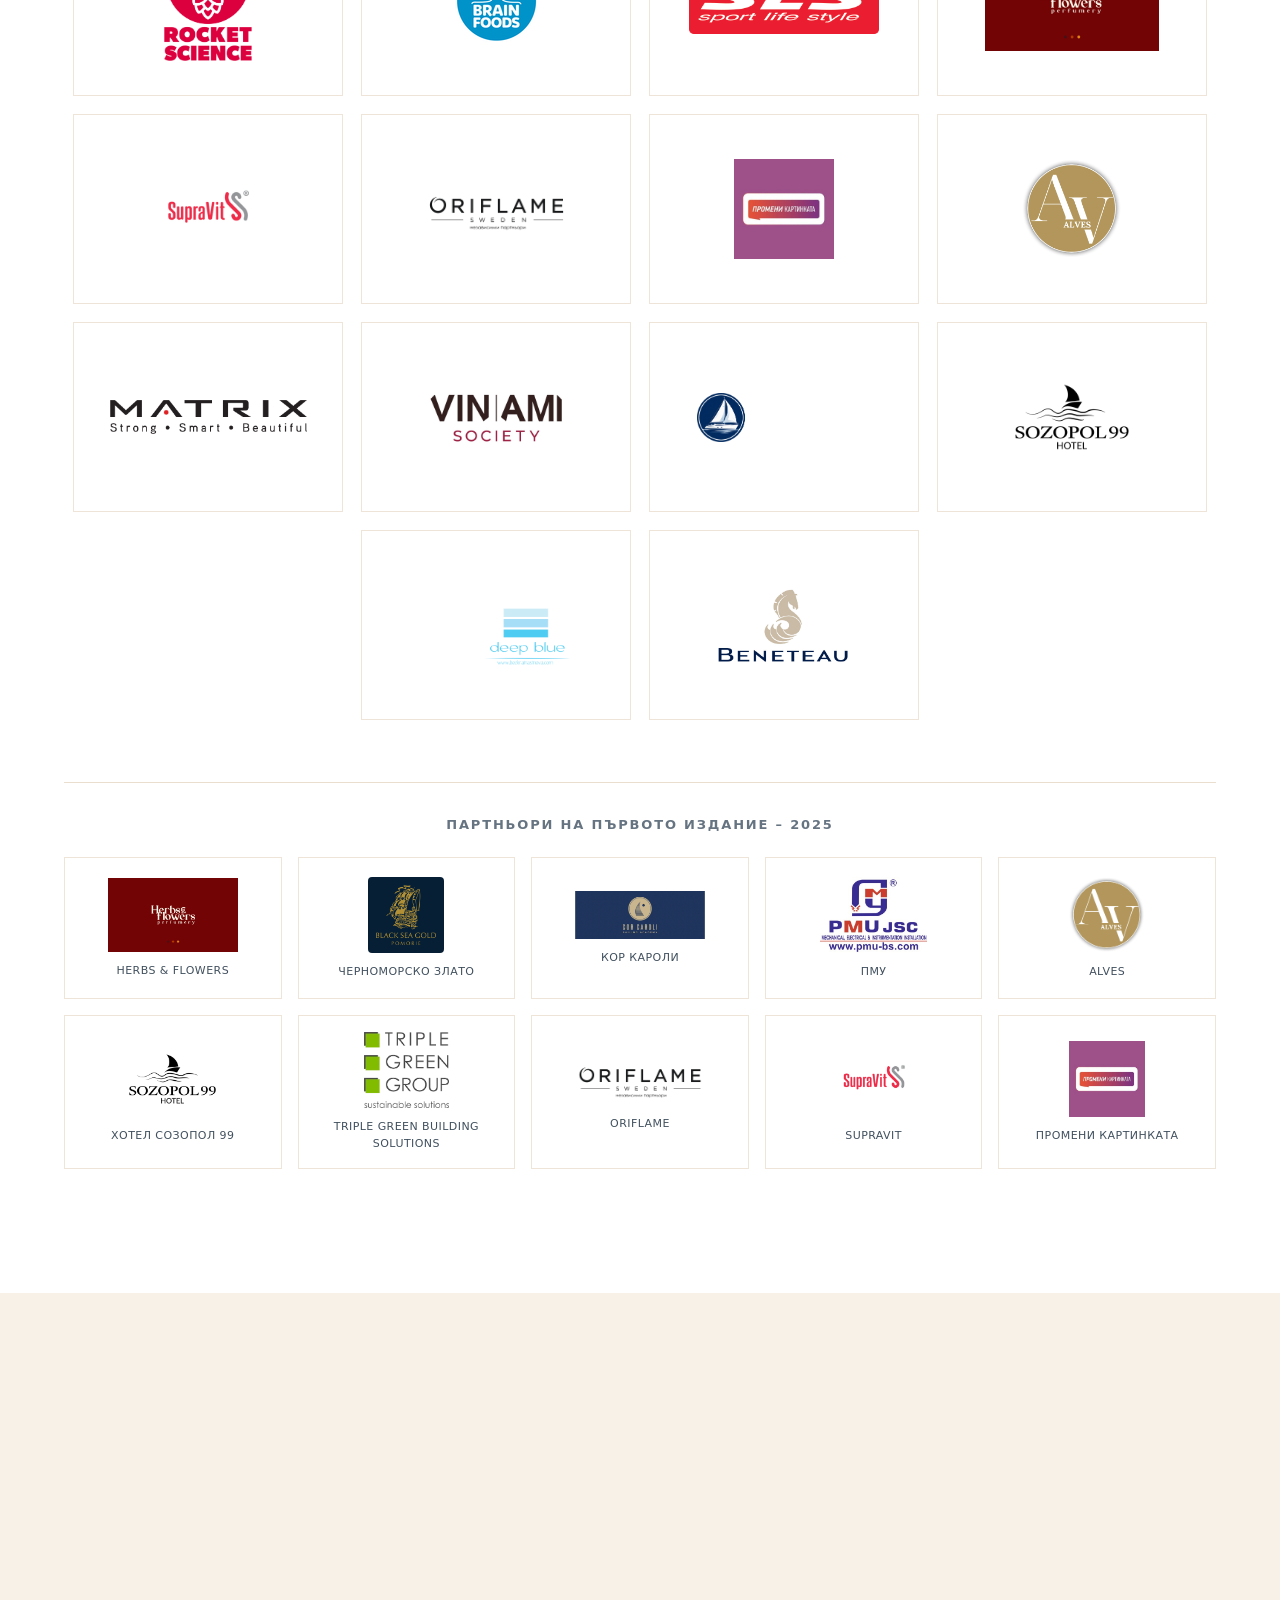
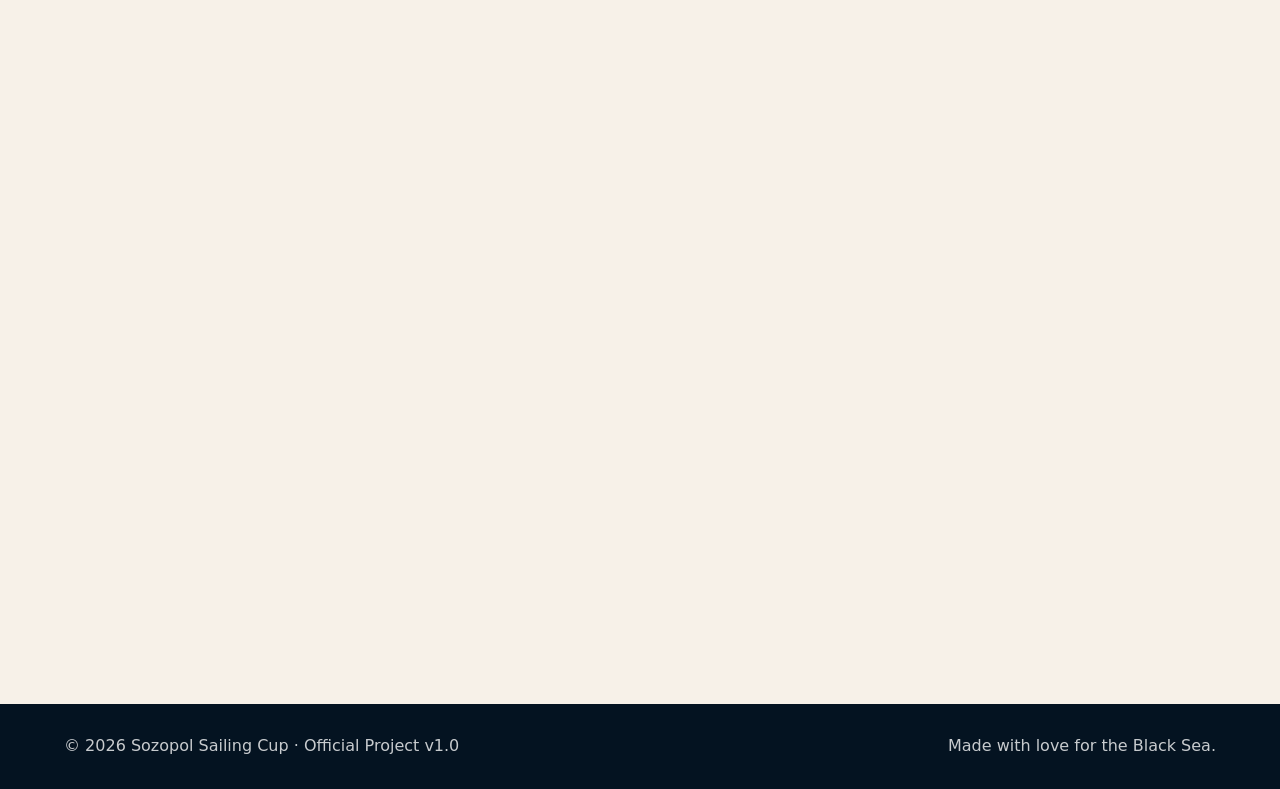
==== commit efe68abc: "Add files via upload" ====
--- a/index.html
+++ b/index.html
@@ -369,14 +369,16 @@
   }
 }
 </style>
-</head>
+<style>
+.ssc-highlights{background:#faf8f4}.ssc-highlights .section-head{max-width:900px;margin:0 auto 34px;text-align:center}.ssc-highlights .section-head p:last-child{line-height:1.8}.ssc-photo-grid{display:grid;grid-template-columns:repeat(3,minmax(0,1fr));gap:14px;max-width:1250px;margin:auto}.ssc-photo-grid figure{margin:0;position:relative;overflow:hidden;background:#eee;aspect-ratio:4/3}.ssc-photo-grid img{width:100%;height:100%;object-fit:cover;display:block;transition:transform .3s}.ssc-photo-grid figure:hover img{transform:scale(1.04)}.ssc-photo-grid figcaption{position:absolute;bottom:0;left:0;right:0;color:white;padding:22px 12px 10px;background:linear-gradient(transparent,rgba(0,0,0,.7));font-size:14px}.ssc-credit{text-align:right;font-size:12px;max-width:1250px;margin:12px auto 0;color:#666}.ssc-next{max-width:850px;margin:50px auto 0;text-align:center}.ssc-next p{line-height:1.7;margin-bottom:22px}#registration,#photo-contest{display:none!important}@media(max-width:700px){.ssc-photo-grid{grid-template-columns:repeat(2,minmax(0,1fr));gap:8px}.ssc-photo-grid figure{aspect-ratio:1/1}}
+</style></head>
 
 <body>
 <header class="nav" id="nav">
   <a class="brand" href="#top" aria-label="Sozopol Sailing Cup"><img src="ssc-logo.png" alt="Sozopol Sailing Cup"/><span>Sozopol<br><b>Sailing Cup</b></span></a>
   <button class="menu" id="menuBtn">Меню</button>
   <nav id="navlinks">
-    <a href="#cause">Кауза</a><a href="#regatta">Регата</a><a href="#registration">Регистрация</a><a href="#festival">Фестивал</a><a href="#photo-contest">Фотоконкурс</a><a href="#women">Фокус 2026</a><a href="#team">Екипът</a><a href="#media">Медии</a><a href="#partners">Партньори</a><a href="#contact">Контакти</a>
+    <a href="#cause">Кауза</a><a href="#regatta">Регата</a><a href="#highlights-2026">2026 Highlights</a><a href="#festival">Фестивал</a><a href="#women">Фокус 2026</a><a href="#team">Екипът</a><a href="#media">Медии</a><a href="#partners">Партньори</a><a href="#contact">Контакти</a>
   </nav>
   <div class="lang"><button class="active" data-lang="bg">BG</button><button data-lang="en">EN</button></div>
 </header>
@@ -390,20 +392,38 @@
     <p class="script" data-bg="Морето събира хора." data-en="The sea brings people together.">Морето събира хора.</p>
     <p class="sub" data-bg="Регата • Фестивал • Кауза" data-en="Regatta • Festival • Cause">Регата • Фестивал • Кауза</p>
     <div class="actions">
-      <a class="btn fill" href="https://docs.google.com/forms/d/e/1FAIpQLSdWUWV78SR_XF7ibhukXdK5xfAkQ6cIO8BWcnZ_gJ8jMPXoMA/viewform" target="_blank" rel="noopener" data-bg="Регистрация за участие" data-en="Enter the regatta">Регистрация за участие</a>
-      <a class="btn" href="NoR-SSC-2026.docx" data-bg="Свали NoR 2026" data-en="Download NoR 2026">Свали NoR 2026</a>
-      <a class="btn" href="#partner" data-bg="Стани партньор" data-en="Become a partner">Стани партньор</a>
+      <a class="btn fill" href="#highlights-2026" data-bg="Виж 2026" data-en="Explore 2026">Виж 2026</a>
+      <a class="btn" href="#partners" data-bg="Партньори 2026" data-en="2026 partners">Партньори 2026</a>
+      <a class="btn" href="#contact" data-bg="Партньорство 2027" data-en="Partner with us in 2027">Стани партньор</a>
     </div>
   </div>
 </section>
 
 <section class="stats reveal" aria-label="Статистика">
-  <div><b>34</b><span data-bg="яхти в първото издание" data-en="yachts in the first edition">яхти в първото издание</span></div>
-  <div><b>170+</b><span data-bg="ветроходци на вода" data-en="sailors on the water">ветроходци на вода</span></div>
+  <div><b>40</b><span data-bg="яхти през 2026" data-en="yachts in 2026">яхти през 2026</span></div>
+  <div><b>190</b><span data-bg="участници през 2026" data-en="participants in 2026">участници през 2026</span></div>
   <div><b>3</b><span data-bg="дни регата и фестивал" data-en="days of racing and festival">дни регата и фестивал</span></div>
-  <div><b>2026</b><span data-bg="очакваме по-голям флот" data-en="a stronger fleet expected">очакваме по-голям флот</span></div>
-</section>
-
+  <div><b>2027</b><span data-bg="следващото издание" data-en="the next edition">следващото издание</span></div>
+</section>
+
+<section id="highlights-2026" class="section ssc-highlights reveal">
+ <div class="section-head"><p class="eyebrow">SOZOPOL SAILING CUP · 2026</p><h2 data-bg="Три дни на вода и на брега" data-en="Three days on and off the water">Три дни на вода и на брега</h2>
+ <p data-bg="От 11 до 13 септември Созопол посрещна 40 яхти и 190 участници за второто издание на Sozopol Sailing Cup. Състезания в класовете ORC, IRC и Туристически лодки, Pro-Am, документално кино, срещи и награждаване в Лятното кино събраха ветроходството и града в една програма." data-en="From 11 to 13 September, Sozopol welcomed 40 yachts and 190 participants for the second Sozopol Sailing Cup. ORC, IRC and Tourist fleet racing, a Pro-Am event, documentary film, conversations and an open-air awards ceremony brought sailing and the town together.">От 11 до 13 септември Созопол посрещна 40 яхти и 190 участници за второто издание на Sozopol Sailing Cup. Състезания в класовете ORC, IRC и Туристически лодки, Pro-Am, документално кино, срещи и награждаване в Лятното кино събраха ветроходството и града в една програма.</p></div>
+ <div class="ssc-photo-grid"><figure><img src="highlights-2026/_DSC0165.webp" alt="Sozopol Sailing Cup 2026 — On the water" loading="lazy"/><figcaption data-bg="На вода" data-en="On the water">На вода</figcaption></figure>
+<figure><img src="highlights-2026/_DSC0402.webp" alt="Sozopol Sailing Cup 2026 — Racing moments" loading="lazy"/><figcaption data-bg="Състезателни моменти" data-en="Racing moments">Състезателни моменти</figcaption></figure>
+<figure><img src="highlights-2026/_DSC9194.webp" alt="Sozopol Sailing Cup 2026 — Crews" loading="lazy"/><figcaption data-bg="Екипажи" data-en="Crews">Екипажи</figcaption></figure>
+<figure><img src="highlights-2026/_DSC9667.webp" alt="Sozopol Sailing Cup 2026 — Regatta" loading="lazy"/><figcaption data-bg="Регата" data-en="Regatta">Регата</figcaption></figure>
+<figure><img src="highlights-2026/_DSC0217.webp" alt="Sozopol Sailing Cup 2026 — Atmosphere" loading="lazy"/><figcaption data-bg="Атмосфера" data-en="Atmosphere">Атмосфера</figcaption></figure>
+<figure><img src="highlights-2026/_DSC9147.webp" alt="Sozopol Sailing Cup 2026 — The people" loading="lazy"/><figcaption data-bg="Хората на регатата" data-en="The people">Хората на регатата</figcaption></figure>
+<figure><img src="highlights-2026/_DSC9027.webp" alt="Sozopol Sailing Cup 2026 — Awards" loading="lazy"/><figcaption data-bg="Награждаване" data-en="Awards">Награждаване</figcaption></figure>
+<figure><img src="highlights-2026/_DSC9807.webp" alt="Sozopol Sailing Cup 2026 — The finale" loading="lazy"/><figcaption data-bg="Финалът" data-en="The finale">Финалът</figcaption></figure>
+<figure><img src="highlights-2026/_DSC0176.webp" alt="Sozopol Sailing Cup 2026 — Conference" loading="lazy"/><figcaption data-bg="Конференция" data-en="Conference">Конференция</figcaption></figure>
+<figure><img src="highlights-2026/_DSC0060.webp" alt="Sozopol Sailing Cup 2026 — Conversations" loading="lazy"/><figcaption data-bg="Срещи" data-en="Conversations">Срещи</figcaption></figure>
+<figure><img src="highlights-2026/_DSC0115.webp" alt="Sozopol Sailing Cup 2026 — Partners" loading="lazy"/><figcaption data-bg="Партньори" data-en="Partners">Партньори</figcaption></figure>
+<figure><img src="highlights-2026/_DSC0147.webp" alt="Sozopol Sailing Cup 2026 — On shore" loading="lazy"/><figcaption data-bg="На брега" data-en="On shore">На брега</figcaption></figure></div>
+ <p class="ssc-credit" data-bg="Снимки: Драгомир Георгиев" data-en="Photography: Dragomir Georgiev">Снимки: Драгомир Георгиев</p>
+ <div class="ssc-next"><h3 data-bg="Следващата глава: 2027" data-en="Next chapter: 2027">Следващата глава: 2027</h3><p data-bg="Развиваме регатата като спортно и фестивално събитие, отворено за нови идеи и партньорства. Ако виждате своята марка в Созопол, нека поговорим." data-en="We are growing the regatta as both a sporting and cultural event, open to new ideas and collaborations. If you can picture your brand in Sozopol, let's talk.">Развиваме регатата като спортно и фестивално събитие, отворено за нови идеи и партньорства. Ако виждате своята марка в Созопол, нека поговорим.</p><a class="btn fill" href="#contact" data-bg="Свържете се с нас" data-en="Get in touch">Свържете се с нас</a></div>
+</section>
 <section class="manifest section reveal">
   <p data-bg="Не организираме просто регата." data-en="We are not simply organizing a regatta.">Не организираме просто регата.</p>
   <h2 data-bg="Създаваме причина хората да се връщат в Созопол." data-en="We are creating a reason for people to return to Sozopol.">Създаваме причина хората да се връщат в Созопол.</h2>
@@ -451,7 +471,7 @@
 </section>
 
 <section id="women" class="section women dark reveal">
-  <div class="women-text"><p class="eyebrow">Фокус на 2026</p><h2 data-bg="Жените във ветроходството" data-en="Women at the Helm">Жените във ветроходството</h2><p data-bg="Тази година посвещаваме специален акцент на жените, които прекосяват хоризонти, променят стереотипи и вдъхновяват нови екипажи." data-en="This year we dedicate a special focus to women who cross horizons, challenge stereotypes and inspire new crews.">Тази година посвещаваме специален акцент на жените, които прекосяват хоризонти, променят стереотипи и вдъхновяват нови екипажи.</p></div>
+  <div class="women-text"><p class="eyebrow">Фокус на 2026</p><h2 data-bg="Жените във ветроходството" data-en="Women at the Helm">Жените във ветроходството</h2><p data-bg="През 2026 г. поставихме специален акцент върху жените във ветроходството — с кино, срещи и разговори." data-en="In 2026 we highlighted women in sailing through film, meetings and conversations.">През 2026 г. поставихме специален акцент върху жените във ветроходството — с кино, срещи и разговори.</p></div>
   <article class="film"><img src="women-wind.jpg" alt="Women and the Wind"/><div><h3>Women &amp; the Wind</h3><p>Три жени. Един катамаран. Северният Атлантик.</p></div></article>
   <article class="film"><img src="time-to-dare.jpg" alt="Екипажът на Time to Dare"/><div><h3>Time to Dare</h3><p>История за момичетата, които избират смелостта.</p></div></article>
 </section>
@@ -845,7 +865,7 @@
     <p data-bg="Попълнете официалната Google регистрационна форма. След подаване ще се свържем с вас за потвърждение и следващи инструкции." data-en="Fill in the official Google registration form. After submission, we will contact you with confirmation and next steps.">Попълнете официалната Google регистрационна форма. След подаване ще се свържем с вас за потвърждение и следващи инструкции.</p>
     <div class="actions center-actions">
       <a class="btn fill darktext" href="https://docs.google.com/forms/d/e/1FAIpQLSdWUWV78SR_XF7ibhukXdK5xfAkQ6cIO8BWcnZ_gJ8jMPXoMA/viewform" target="_blank" rel="noopener" data-bg="Регистрация за участие" data-en="Registration form">Регистрация за участие</a>
-      <a class="btn darktext outline" href="NoR-SSC-2026.docx" data-bg="Свали NoR 2026" data-en="Download NoR 2026">Свали NoR 2026</a>
+      <a class="btn darktext outline" href="#partners" data-bg="Партньори 2026" data-en="2026 partners">Партньори 2026</a>
     </div>
   </div>
 </section>
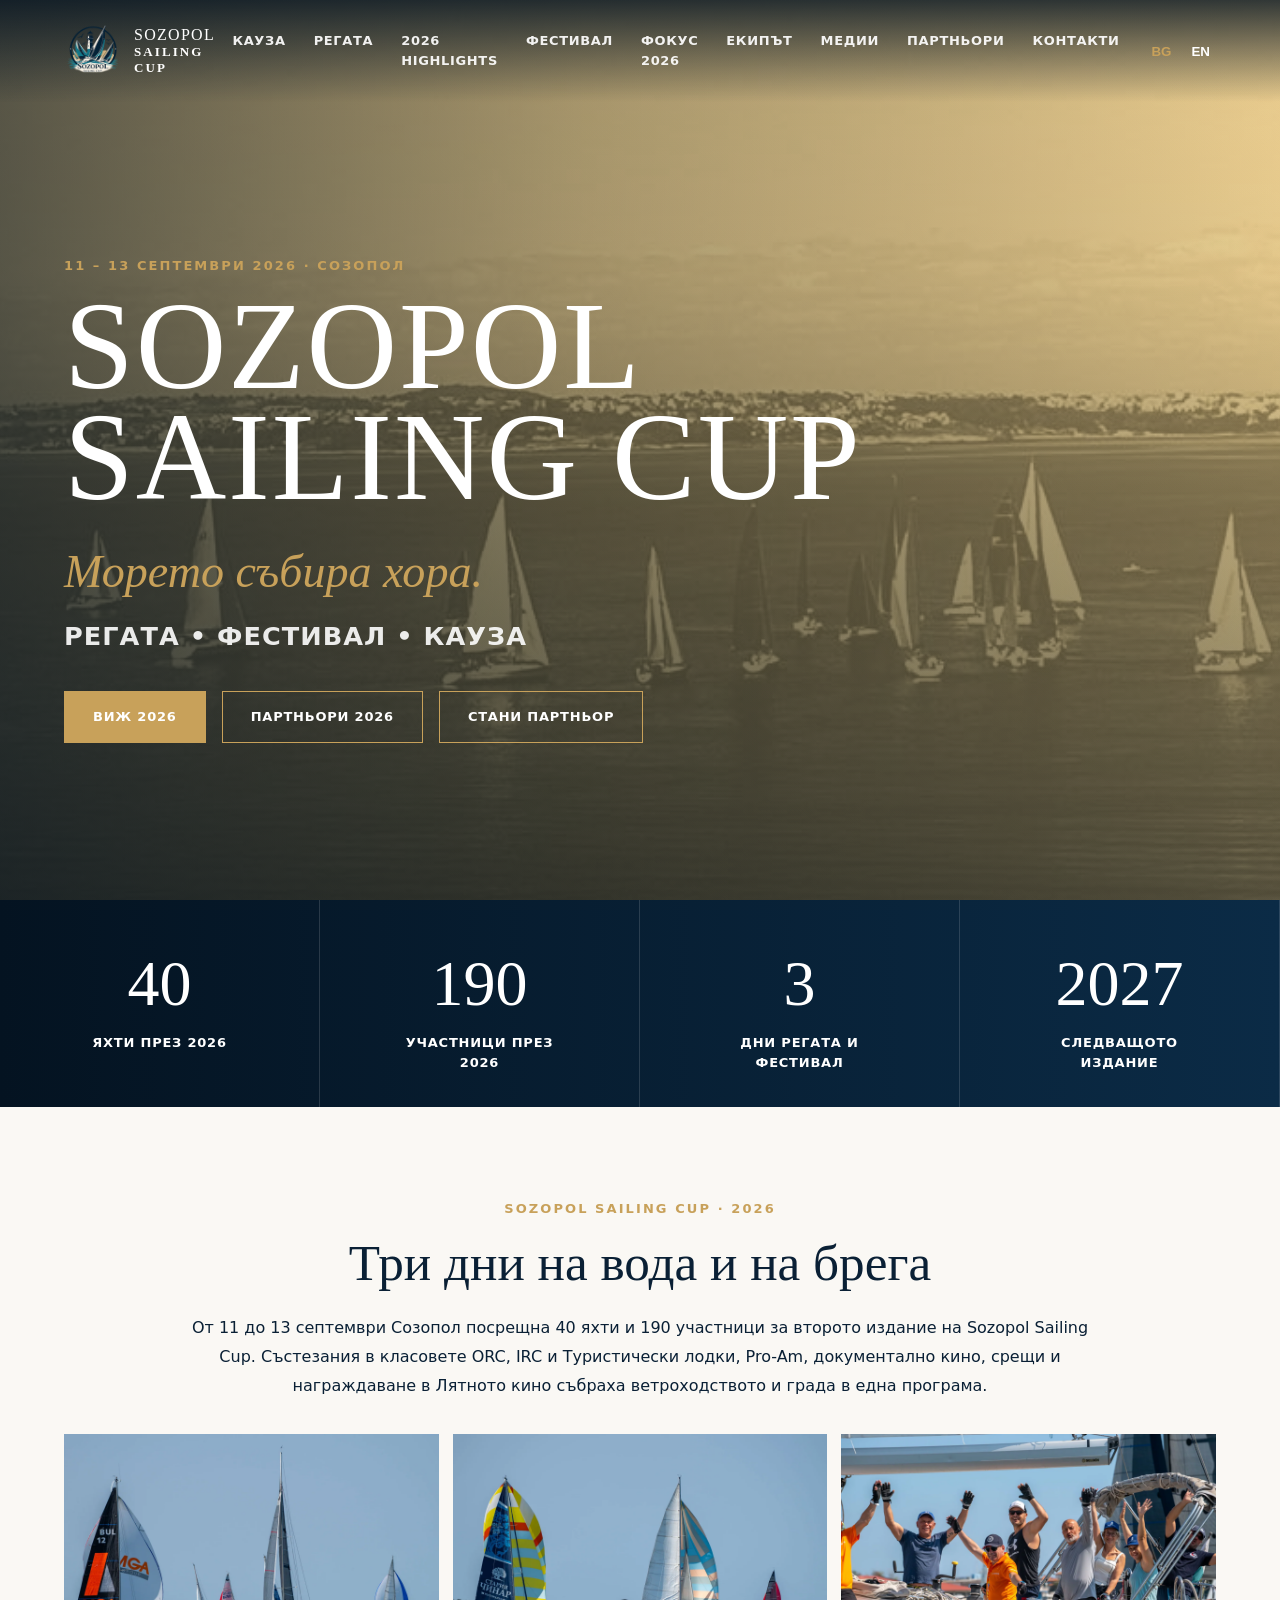
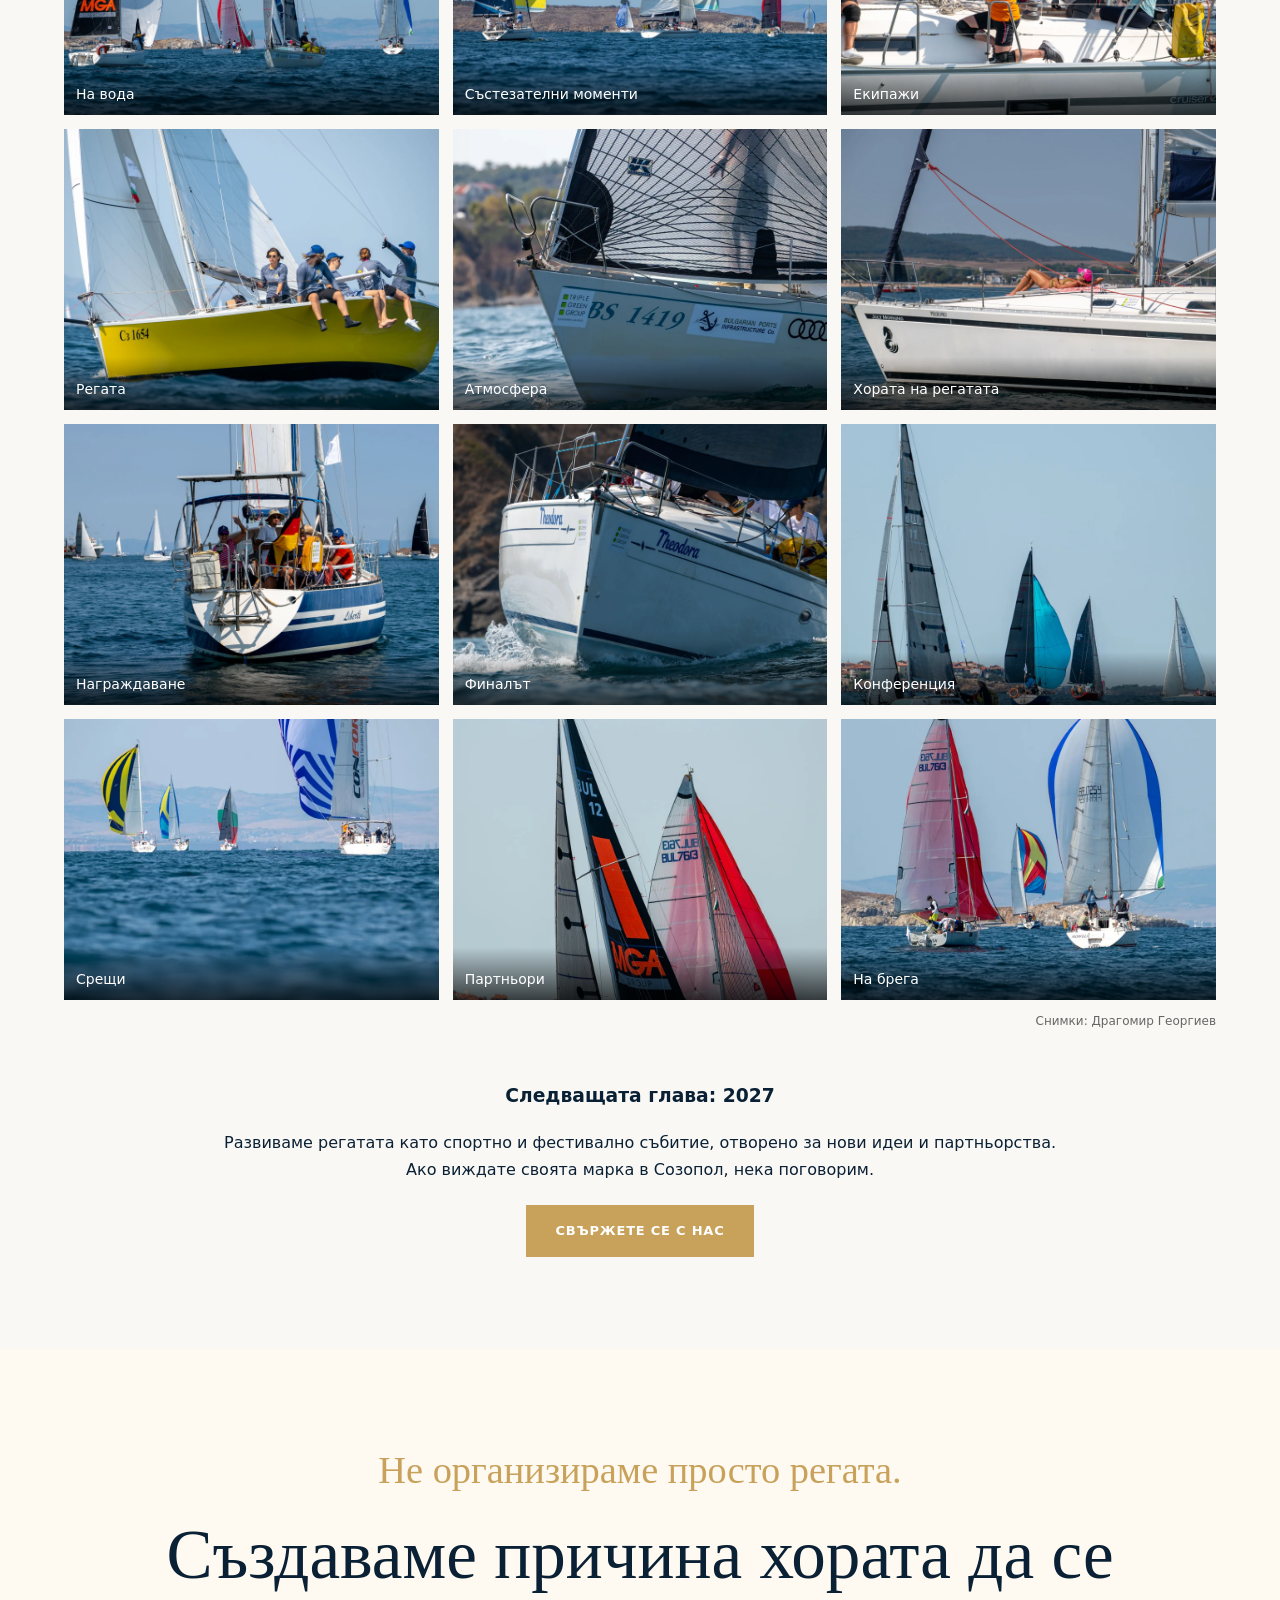
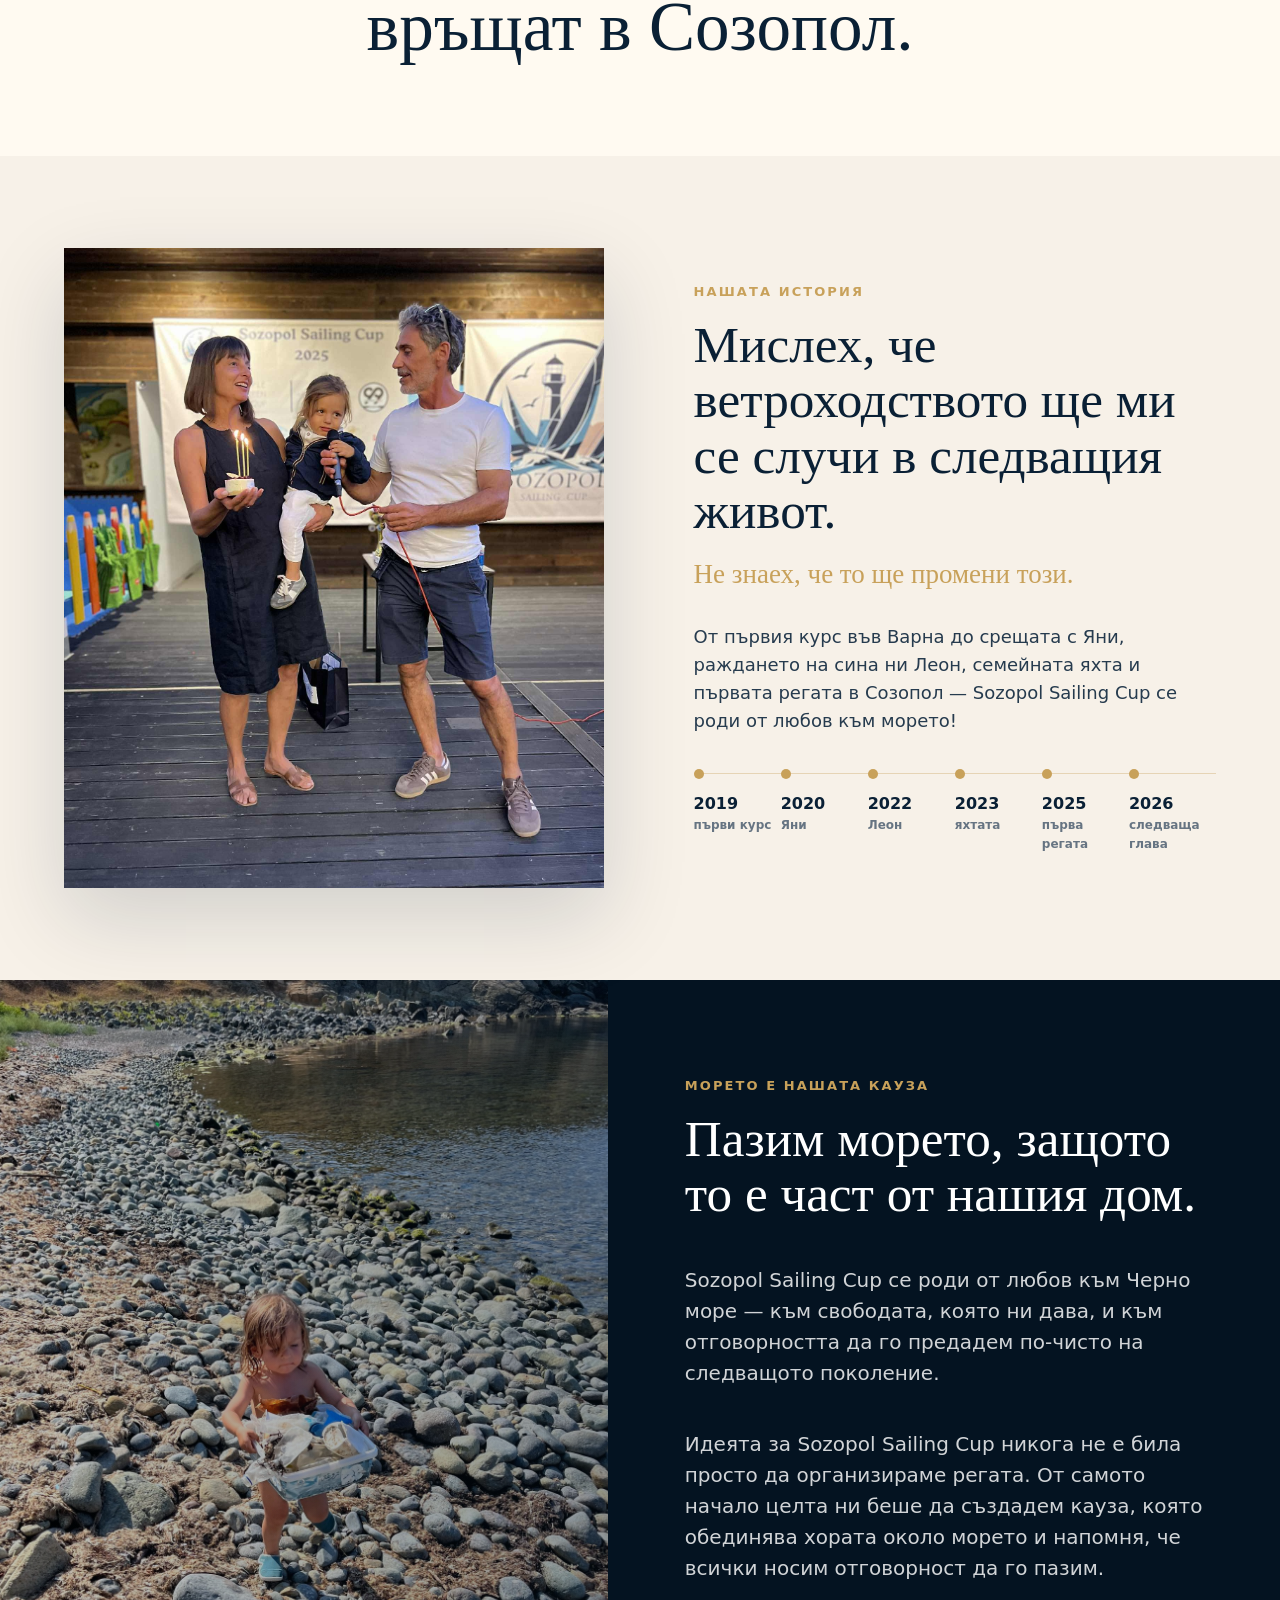
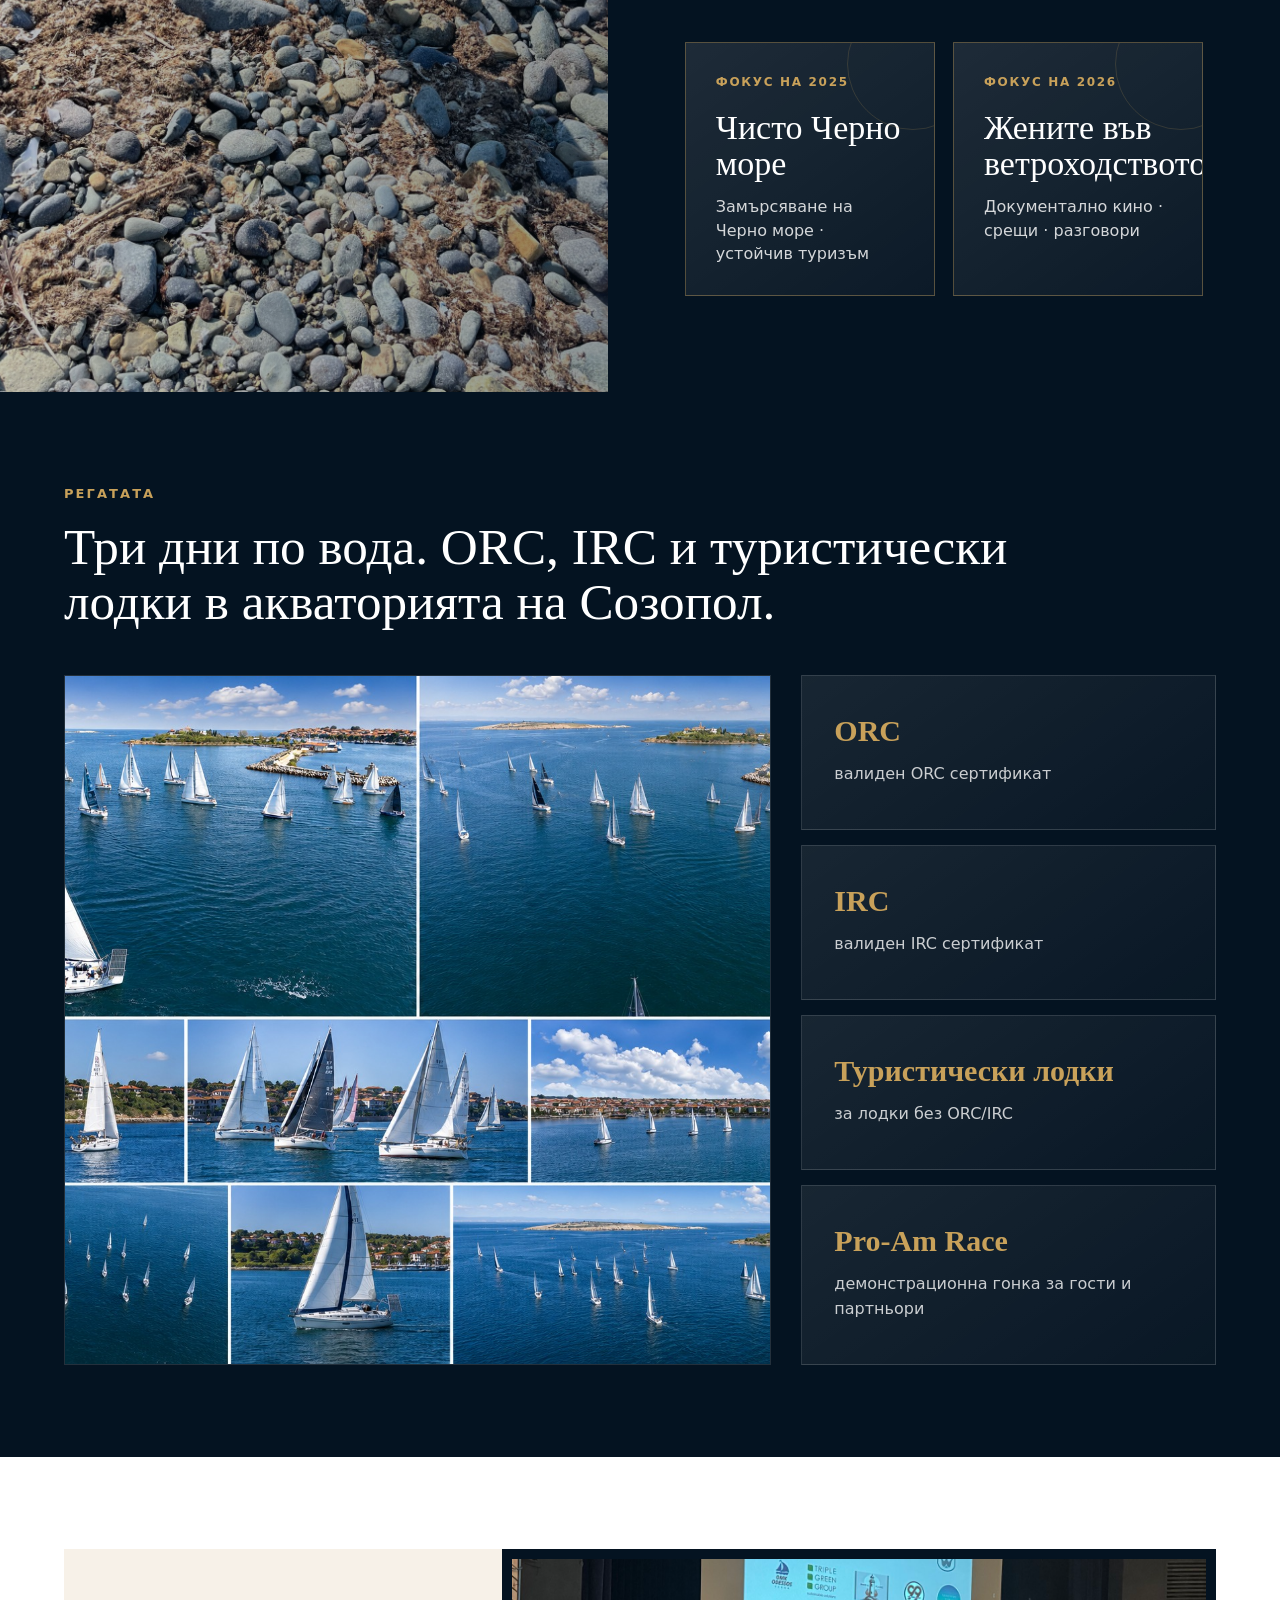
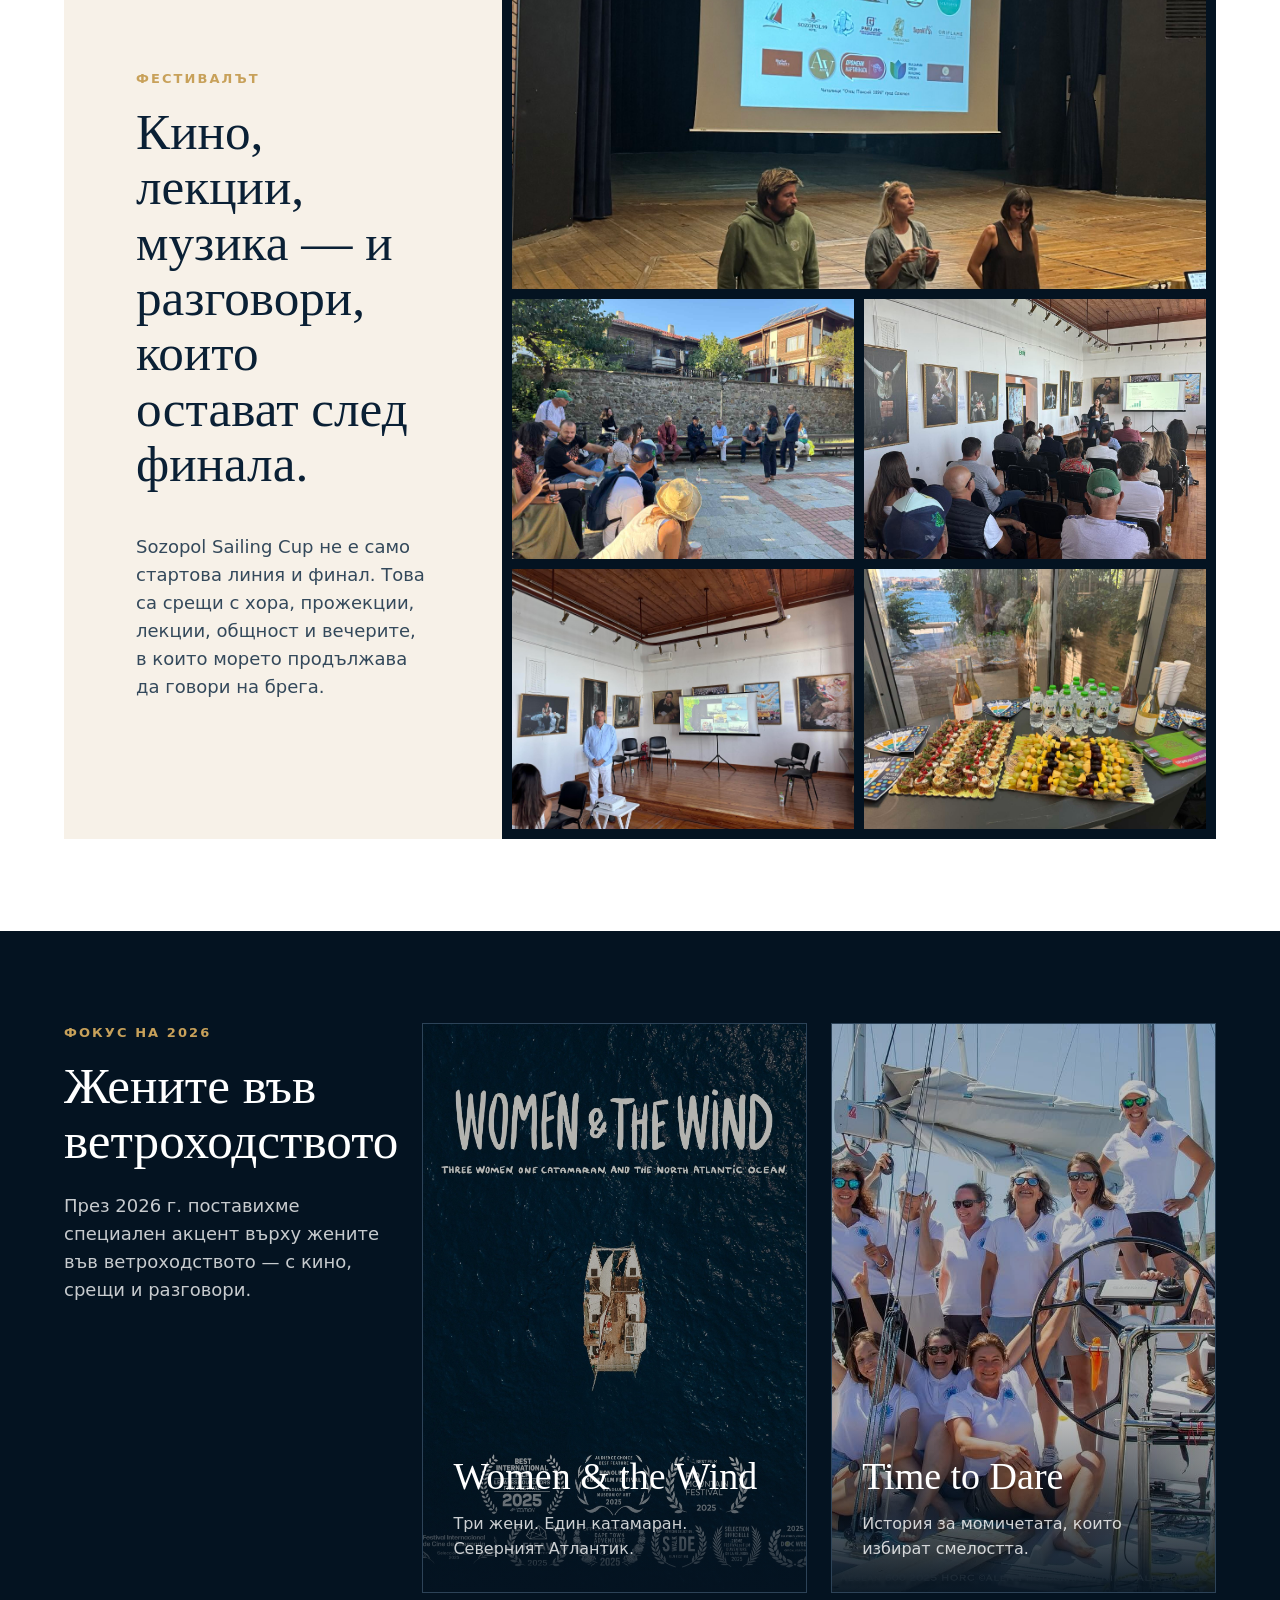
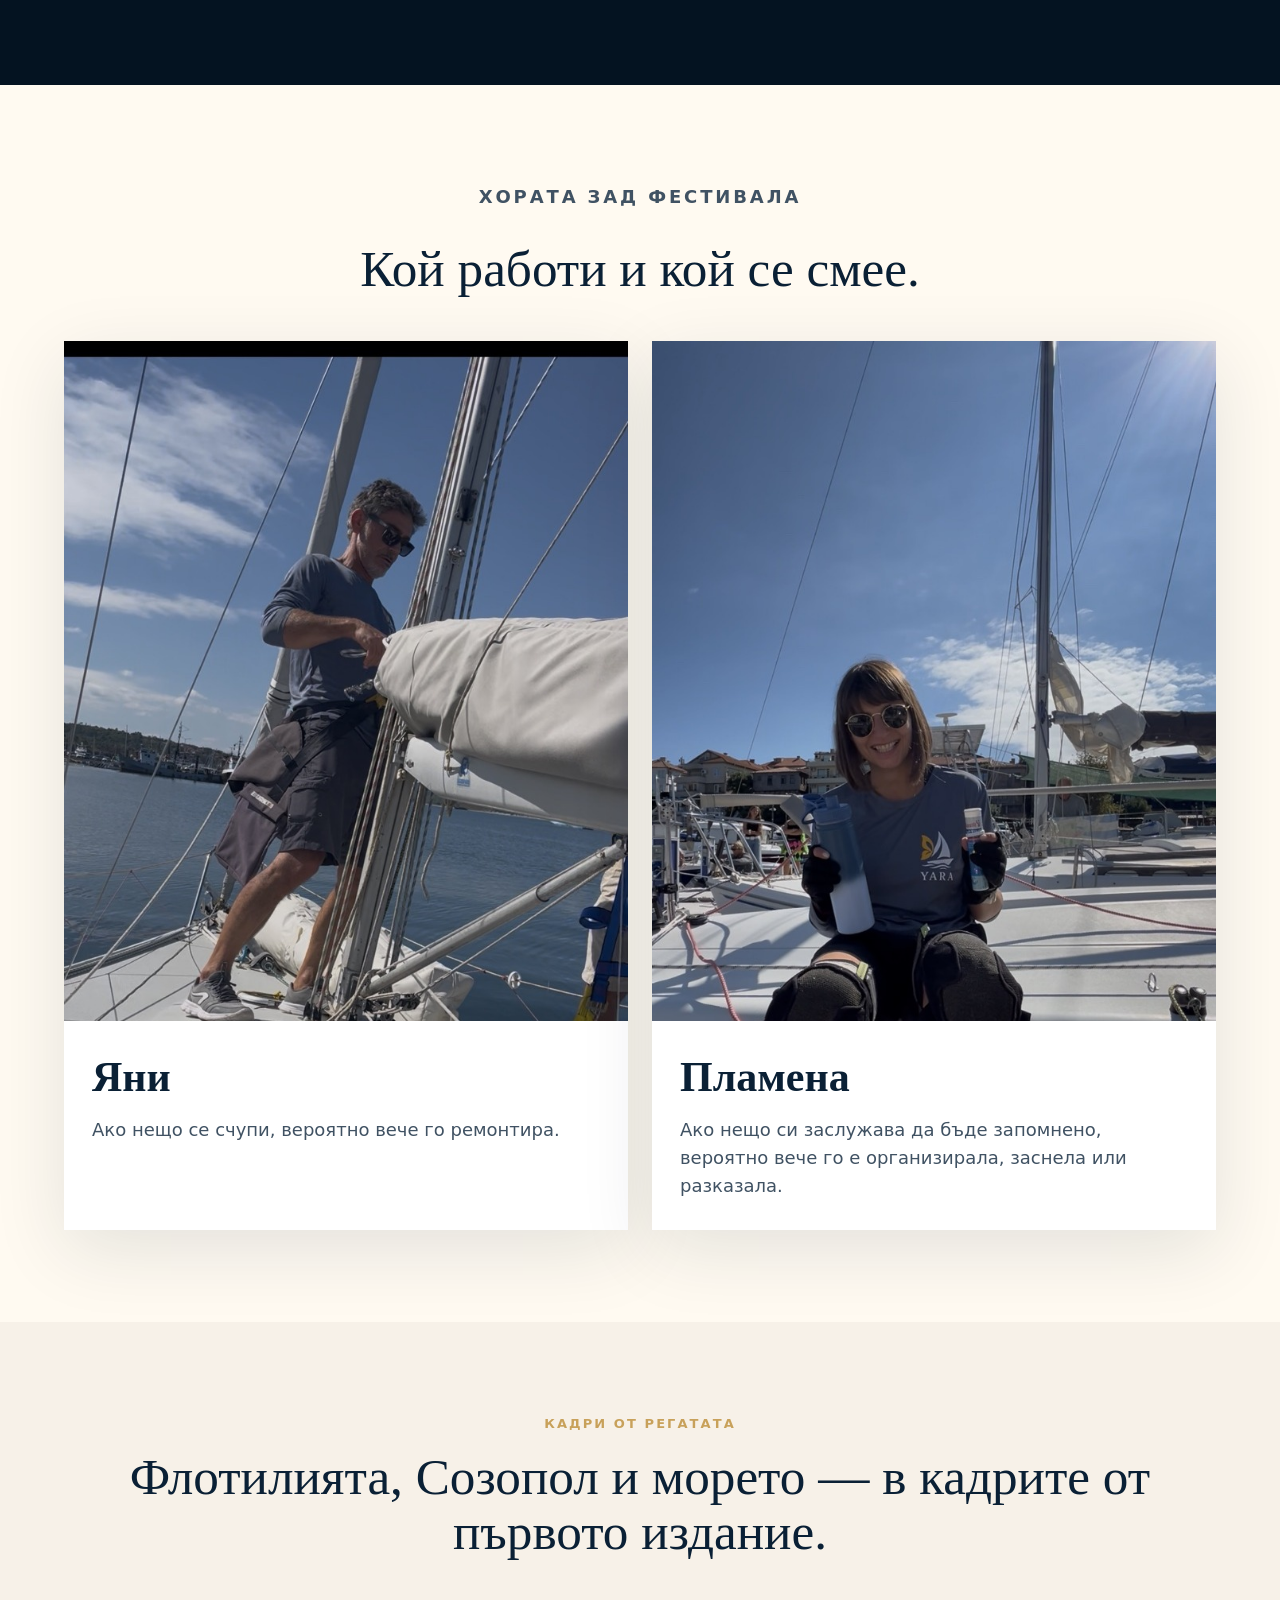
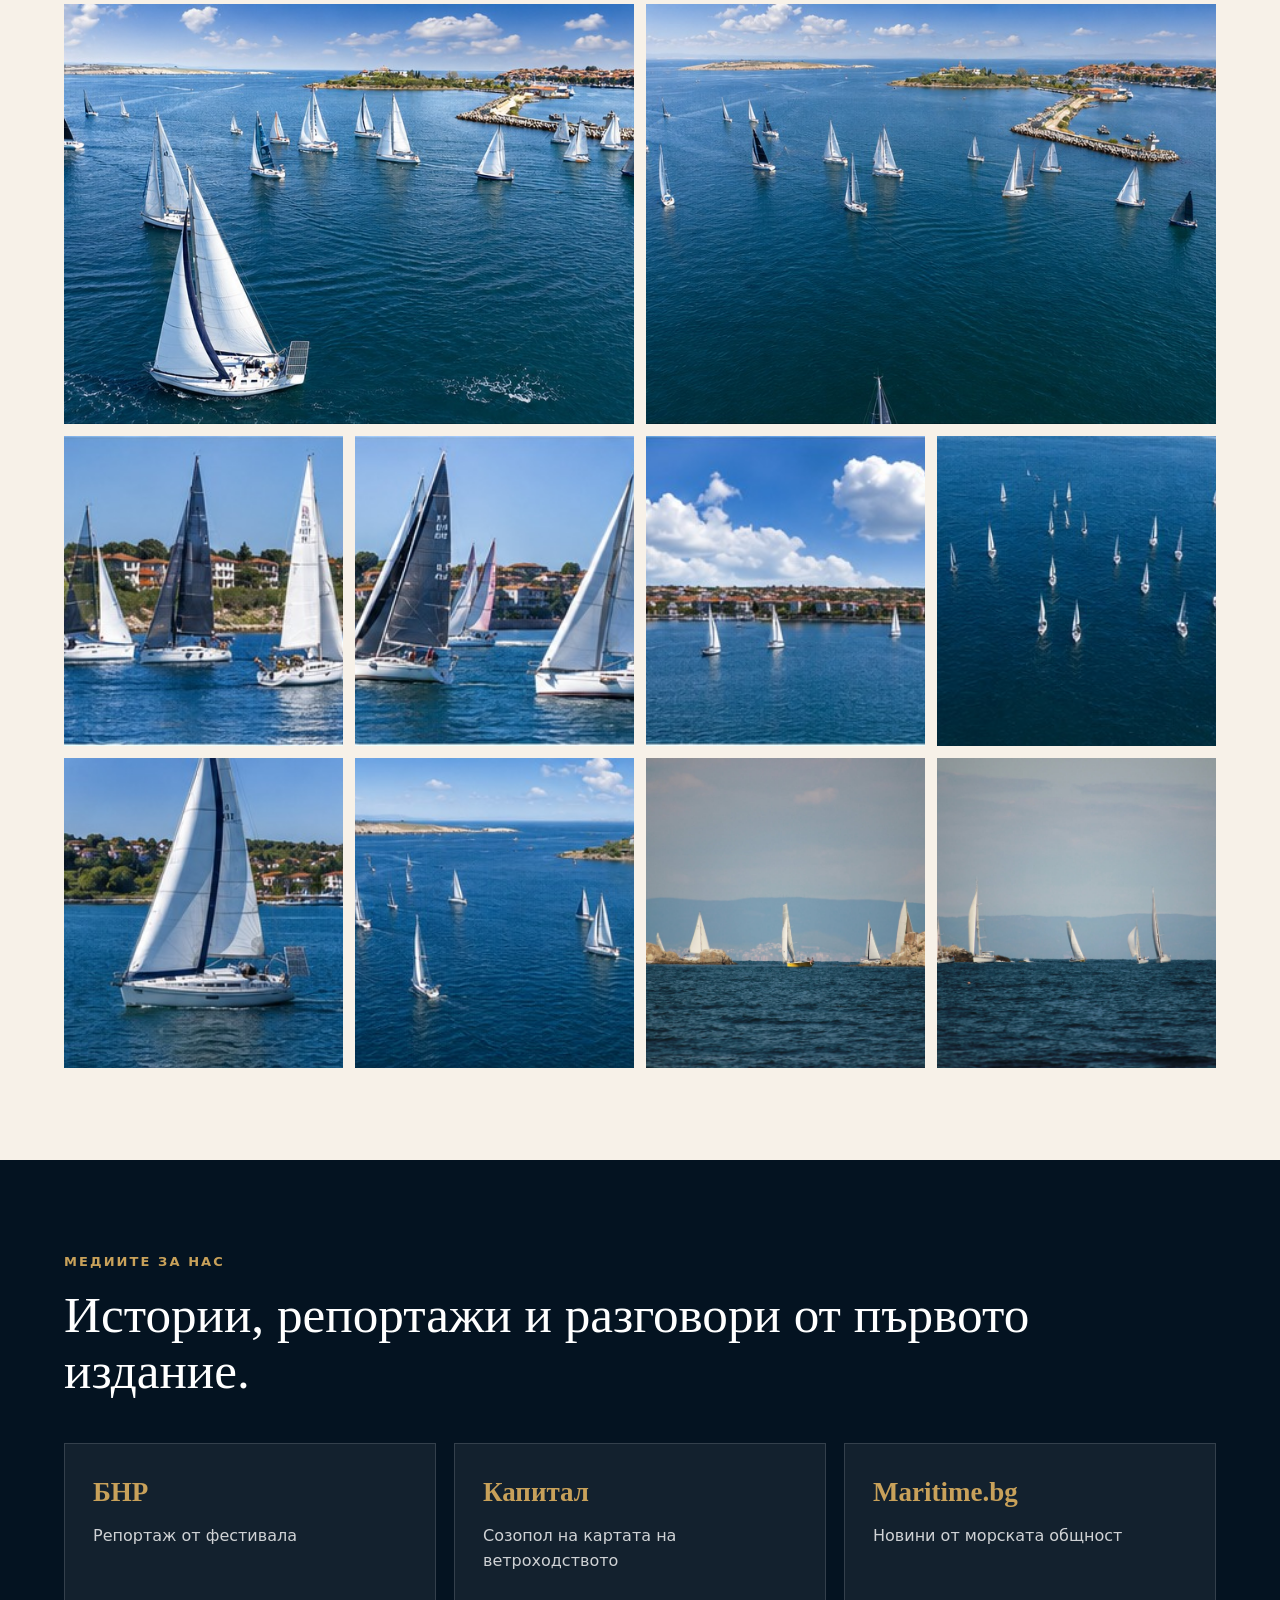
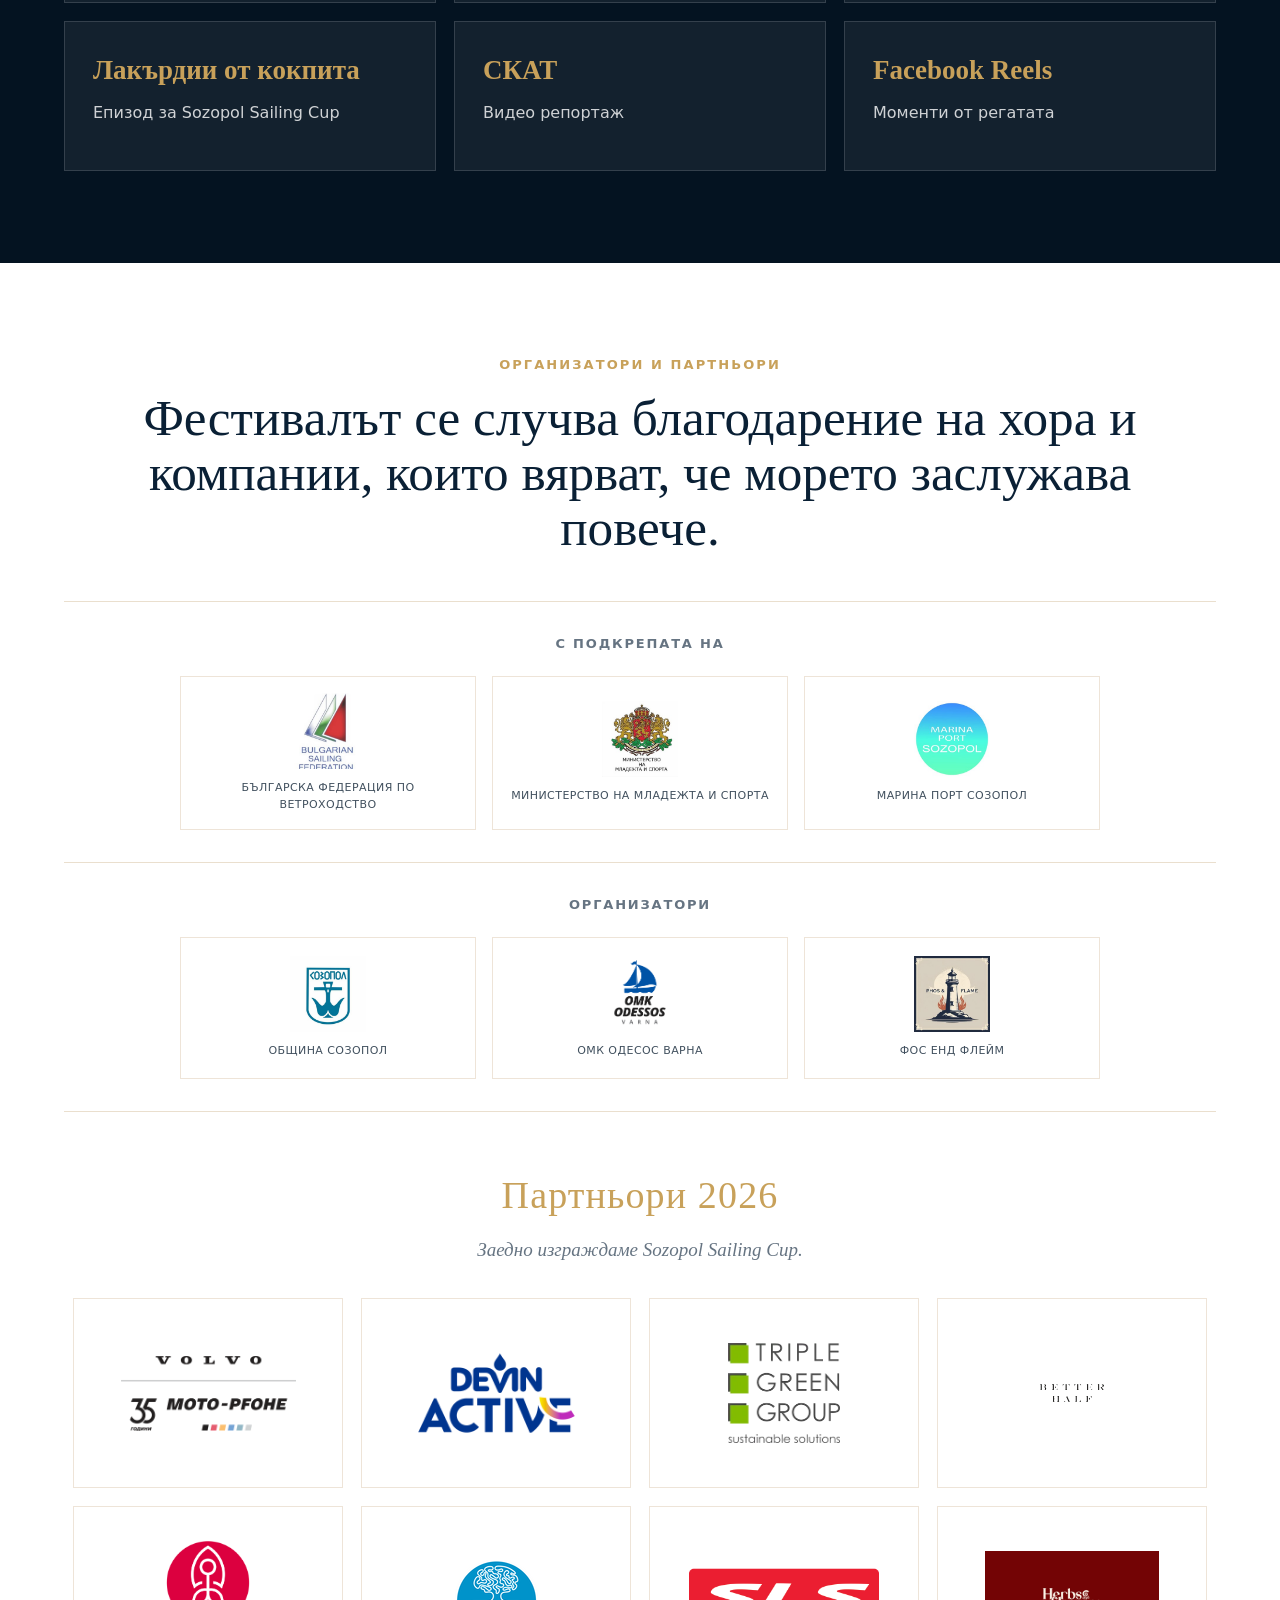
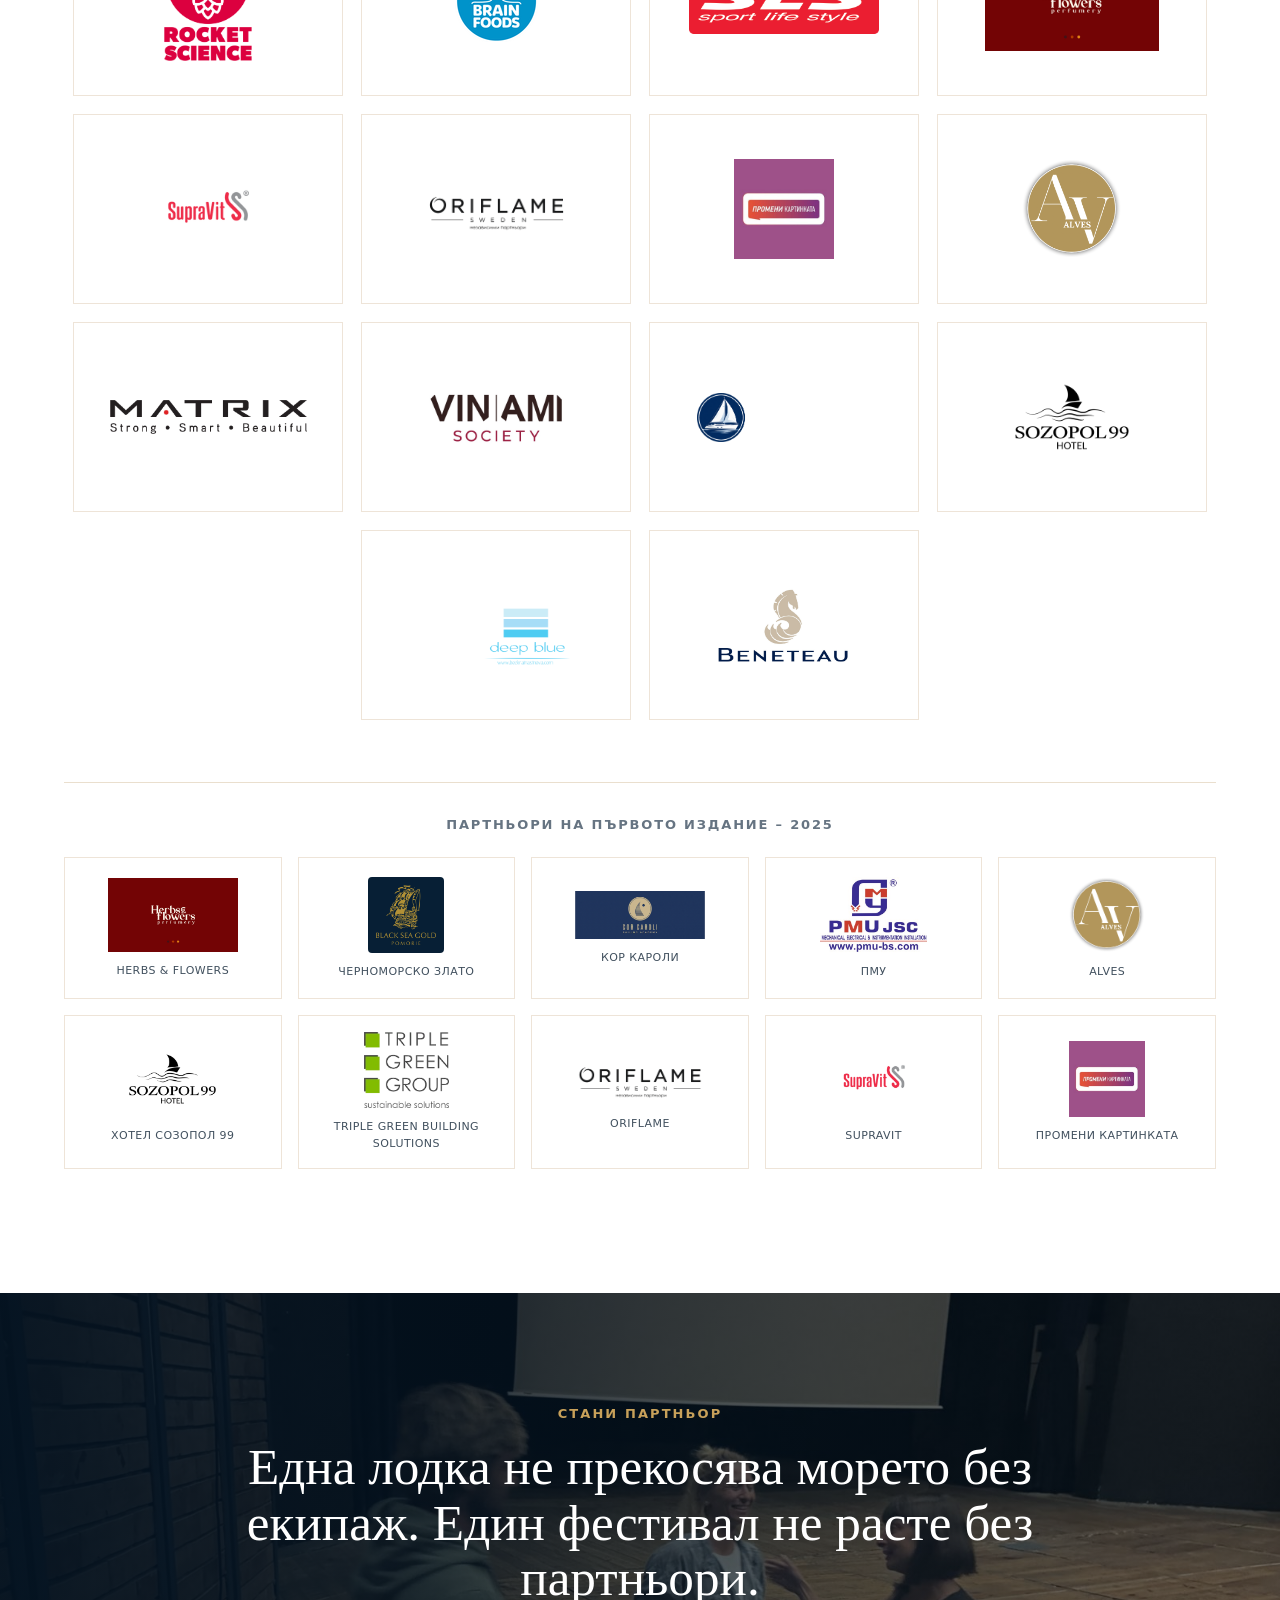
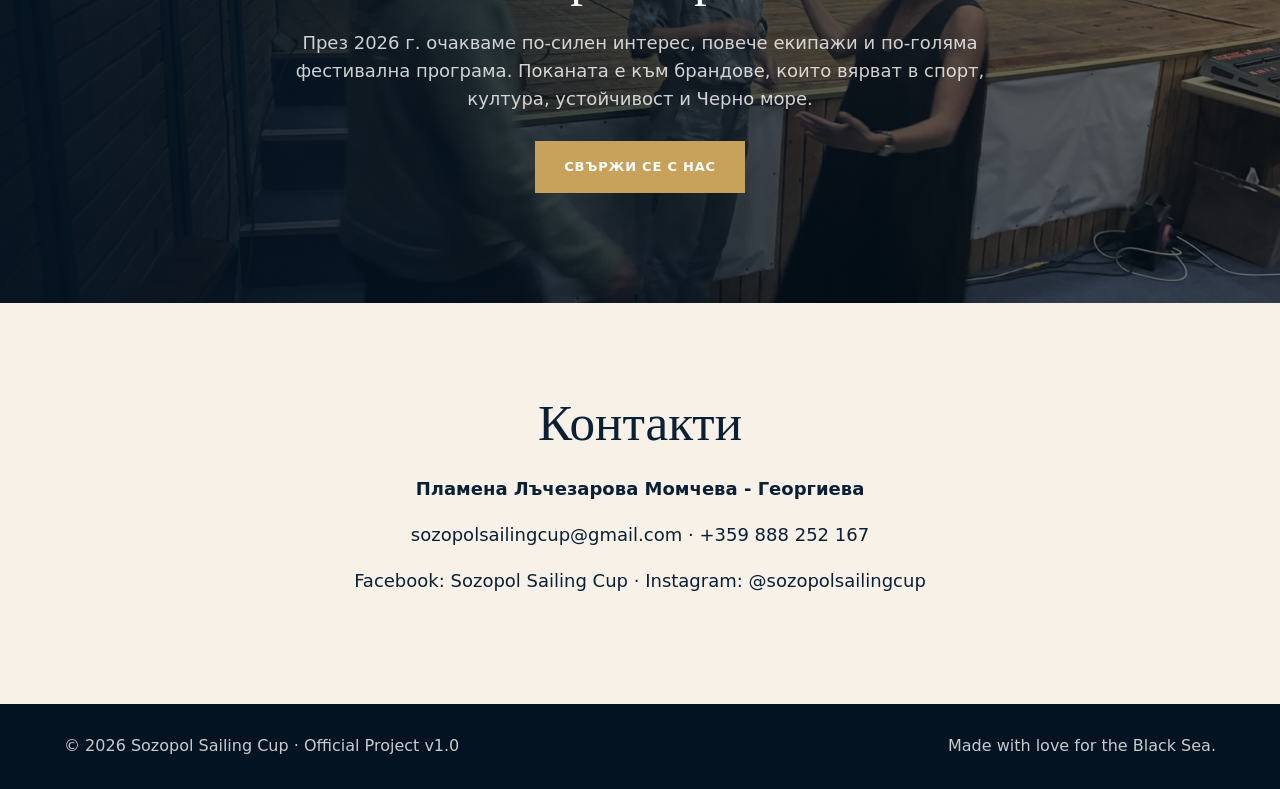
==== commit a3964739: "Add files via upload" ====
--- a/index.html
+++ b/index.html
@@ -409,18 +409,18 @@
 <section id="highlights-2026" class="section ssc-highlights reveal">
  <div class="section-head"><p class="eyebrow">SOZOPOL SAILING CUP · 2026</p><h2 data-bg="Три дни на вода и на брега" data-en="Three days on and off the water">Три дни на вода и на брега</h2>
  <p data-bg="От 11 до 13 септември Созопол посрещна 40 яхти и 190 участници за второто издание на Sozopol Sailing Cup. Състезания в класовете ORC, IRC и Туристически лодки, Pro-Am, документално кино, срещи и награждаване в Лятното кино събраха ветроходството и града в една програма." data-en="From 11 to 13 September, Sozopol welcomed 40 yachts and 190 participants for the second Sozopol Sailing Cup. ORC, IRC and Tourist fleet racing, a Pro-Am event, documentary film, conversations and an open-air awards ceremony brought sailing and the town together.">От 11 до 13 септември Созопол посрещна 40 яхти и 190 участници за второто издание на Sozopol Sailing Cup. Състезания в класовете ORC, IRC и Туристически лодки, Pro-Am, документално кино, срещи и награждаване в Лятното кино събраха ветроходството и града в една програма.</p></div>
- <div class="ssc-photo-grid"><figure><img src="highlights-2026/_DSC0165.webp" alt="Sozopol Sailing Cup 2026 — On the water" loading="lazy"/><figcaption data-bg="На вода" data-en="On the water">На вода</figcaption></figure>
-<figure><img src="highlights-2026/_DSC0402.webp" alt="Sozopol Sailing Cup 2026 — Racing moments" loading="lazy"/><figcaption data-bg="Състезателни моменти" data-en="Racing moments">Състезателни моменти</figcaption></figure>
-<figure><img src="highlights-2026/_DSC9194.webp" alt="Sozopol Sailing Cup 2026 — Crews" loading="lazy"/><figcaption data-bg="Екипажи" data-en="Crews">Екипажи</figcaption></figure>
-<figure><img src="highlights-2026/_DSC9667.webp" alt="Sozopol Sailing Cup 2026 — Regatta" loading="lazy"/><figcaption data-bg="Регата" data-en="Regatta">Регата</figcaption></figure>
-<figure><img src="highlights-2026/_DSC0217.webp" alt="Sozopol Sailing Cup 2026 — Atmosphere" loading="lazy"/><figcaption data-bg="Атмосфера" data-en="Atmosphere">Атмосфера</figcaption></figure>
-<figure><img src="highlights-2026/_DSC9147.webp" alt="Sozopol Sailing Cup 2026 — The people" loading="lazy"/><figcaption data-bg="Хората на регатата" data-en="The people">Хората на регатата</figcaption></figure>
-<figure><img src="highlights-2026/_DSC9027.webp" alt="Sozopol Sailing Cup 2026 — Awards" loading="lazy"/><figcaption data-bg="Награждаване" data-en="Awards">Награждаване</figcaption></figure>
-<figure><img src="highlights-2026/_DSC9807.webp" alt="Sozopol Sailing Cup 2026 — The finale" loading="lazy"/><figcaption data-bg="Финалът" data-en="The finale">Финалът</figcaption></figure>
-<figure><img src="highlights-2026/_DSC0176.webp" alt="Sozopol Sailing Cup 2026 — Conference" loading="lazy"/><figcaption data-bg="Конференция" data-en="Conference">Конференция</figcaption></figure>
-<figure><img src="highlights-2026/_DSC0060.webp" alt="Sozopol Sailing Cup 2026 — Conversations" loading="lazy"/><figcaption data-bg="Срещи" data-en="Conversations">Срещи</figcaption></figure>
-<figure><img src="highlights-2026/_DSC0115.webp" alt="Sozopol Sailing Cup 2026 — Partners" loading="lazy"/><figcaption data-bg="Партньори" data-en="Partners">Партньори</figcaption></figure>
-<figure><img src="highlights-2026/_DSC0147.webp" alt="Sozopol Sailing Cup 2026 — On shore" loading="lazy"/><figcaption data-bg="На брега" data-en="On shore">На брега</figcaption></figure></div>
+ <div class="ssc-photo-grid"><figure><img src="_DSC0165.webp" alt="Sozopol Sailing Cup 2026 — On the water" loading="lazy"/><figcaption data-bg="На вода" data-en="On the water">На вода</figcaption></figure>
+<figure><img src="_DSC0402.webp" alt="Sozopol Sailing Cup 2026 — Racing moments" loading="lazy"/><figcaption data-bg="Състезателни моменти" data-en="Racing moments">Състезателни моменти</figcaption></figure>
+<figure><img src="_DSC9194.webp" alt="Sozopol Sailing Cup 2026 — Crews" loading="lazy"/><figcaption data-bg="Екипажи" data-en="Crews">Екипажи</figcaption></figure>
+<figure><img src="_DSC9667.webp" alt="Sozopol Sailing Cup 2026 — Regatta" loading="lazy"/><figcaption data-bg="Регата" data-en="Regatta">Регата</figcaption></figure>
+<figure><img src="_DSC0217.webp" alt="Sozopol Sailing Cup 2026 — Atmosphere" loading="lazy"/><figcaption data-bg="Атмосфера" data-en="Atmosphere">Атмосфера</figcaption></figure>
+<figure><img src="_DSC9147.webp" alt="Sozopol Sailing Cup 2026 — The people" loading="lazy"/><figcaption data-bg="Хората на регатата" data-en="The people">Хората на регатата</figcaption></figure>
+<figure><img src="_DSC9027.webp" alt="Sozopol Sailing Cup 2026 — Awards" loading="lazy"/><figcaption data-bg="Награждаване" data-en="Awards">Награждаване</figcaption></figure>
+<figure><img src="_DSC9807.webp" alt="Sozopol Sailing Cup 2026 — The finale" loading="lazy"/><figcaption data-bg="Финалът" data-en="The finale">Финалът</figcaption></figure>
+<figure><img src="_DSC0176.webp" alt="Sozopol Sailing Cup 2026 — Conference" loading="lazy"/><figcaption data-bg="Конференция" data-en="Conference">Конференция</figcaption></figure>
+<figure><img src="_DSC0060.webp" alt="Sozopol Sailing Cup 2026 — Conversations" loading="lazy"/><figcaption data-bg="Срещи" data-en="Conversations">Срещи</figcaption></figure>
+<figure><img src="_DSC0115.webp" alt="Sozopol Sailing Cup 2026 — Partners" loading="lazy"/><figcaption data-bg="Партньори" data-en="Partners">Партньори</figcaption></figure>
+<figure><img src="_DSC0147.webp" alt="Sozopol Sailing Cup 2026 — On shore" loading="lazy"/><figcaption data-bg="На брега" data-en="On shore">На брега</figcaption></figure></div>
  <p class="ssc-credit" data-bg="Снимки: Драгомир Георгиев" data-en="Photography: Dragomir Georgiev">Снимки: Драгомир Георгиев</p>
  <div class="ssc-next"><h3 data-bg="Следващата глава: 2027" data-en="Next chapter: 2027">Следващата глава: 2027</h3><p data-bg="Развиваме регатата като спортно и фестивално събитие, отворено за нови идеи и партньорства. Ако виждате своята марка в Созопол, нека поговорим." data-en="We are growing the regatta as both a sporting and cultural event, open to new ideas and collaborations. If you can picture your brand in Sozopol, let's talk.">Развиваме регатата като спортно и фестивално събитие, отворено за нови идеи и партньорства. Ако виждате своята марка в Созопол, нека поговорим.</p><a class="btn fill" href="#contact" data-bg="Свържете се с нас" data-en="Get in touch">Свържете се с нас</a></div>
 </section>
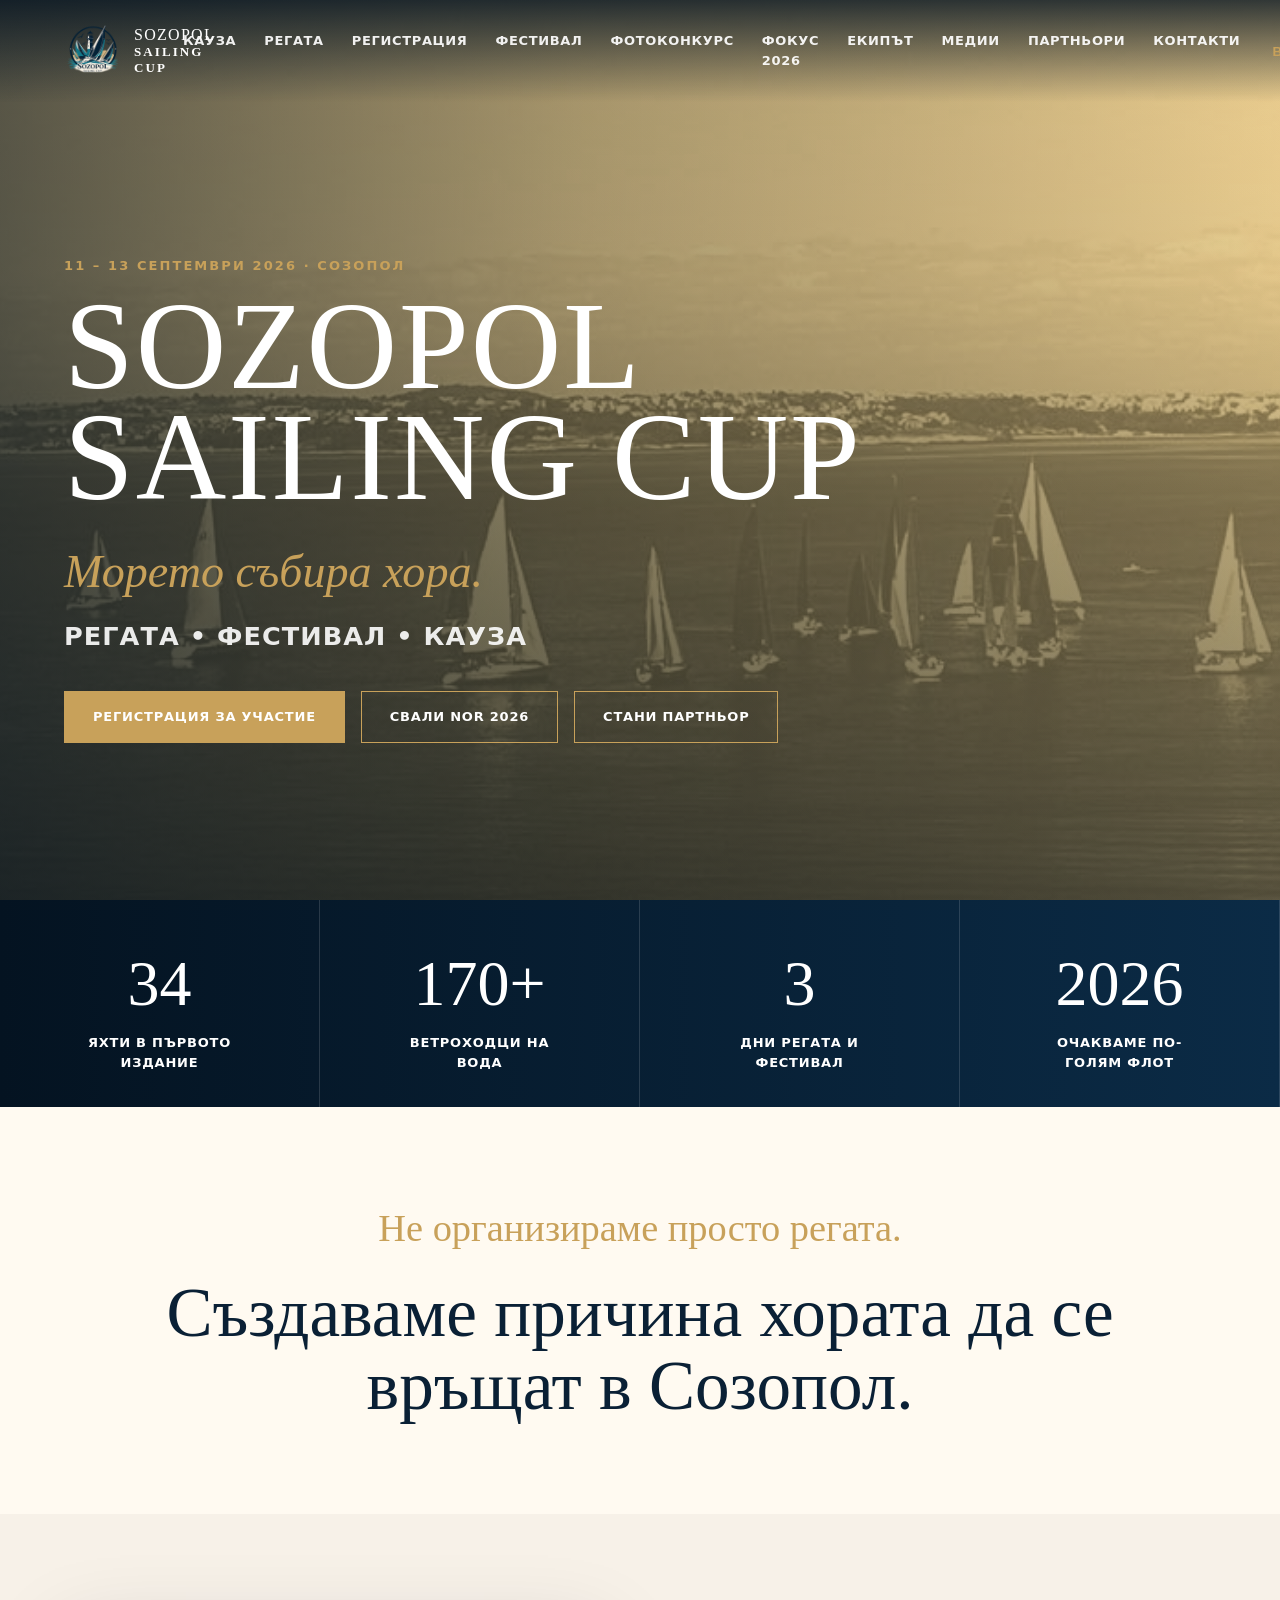
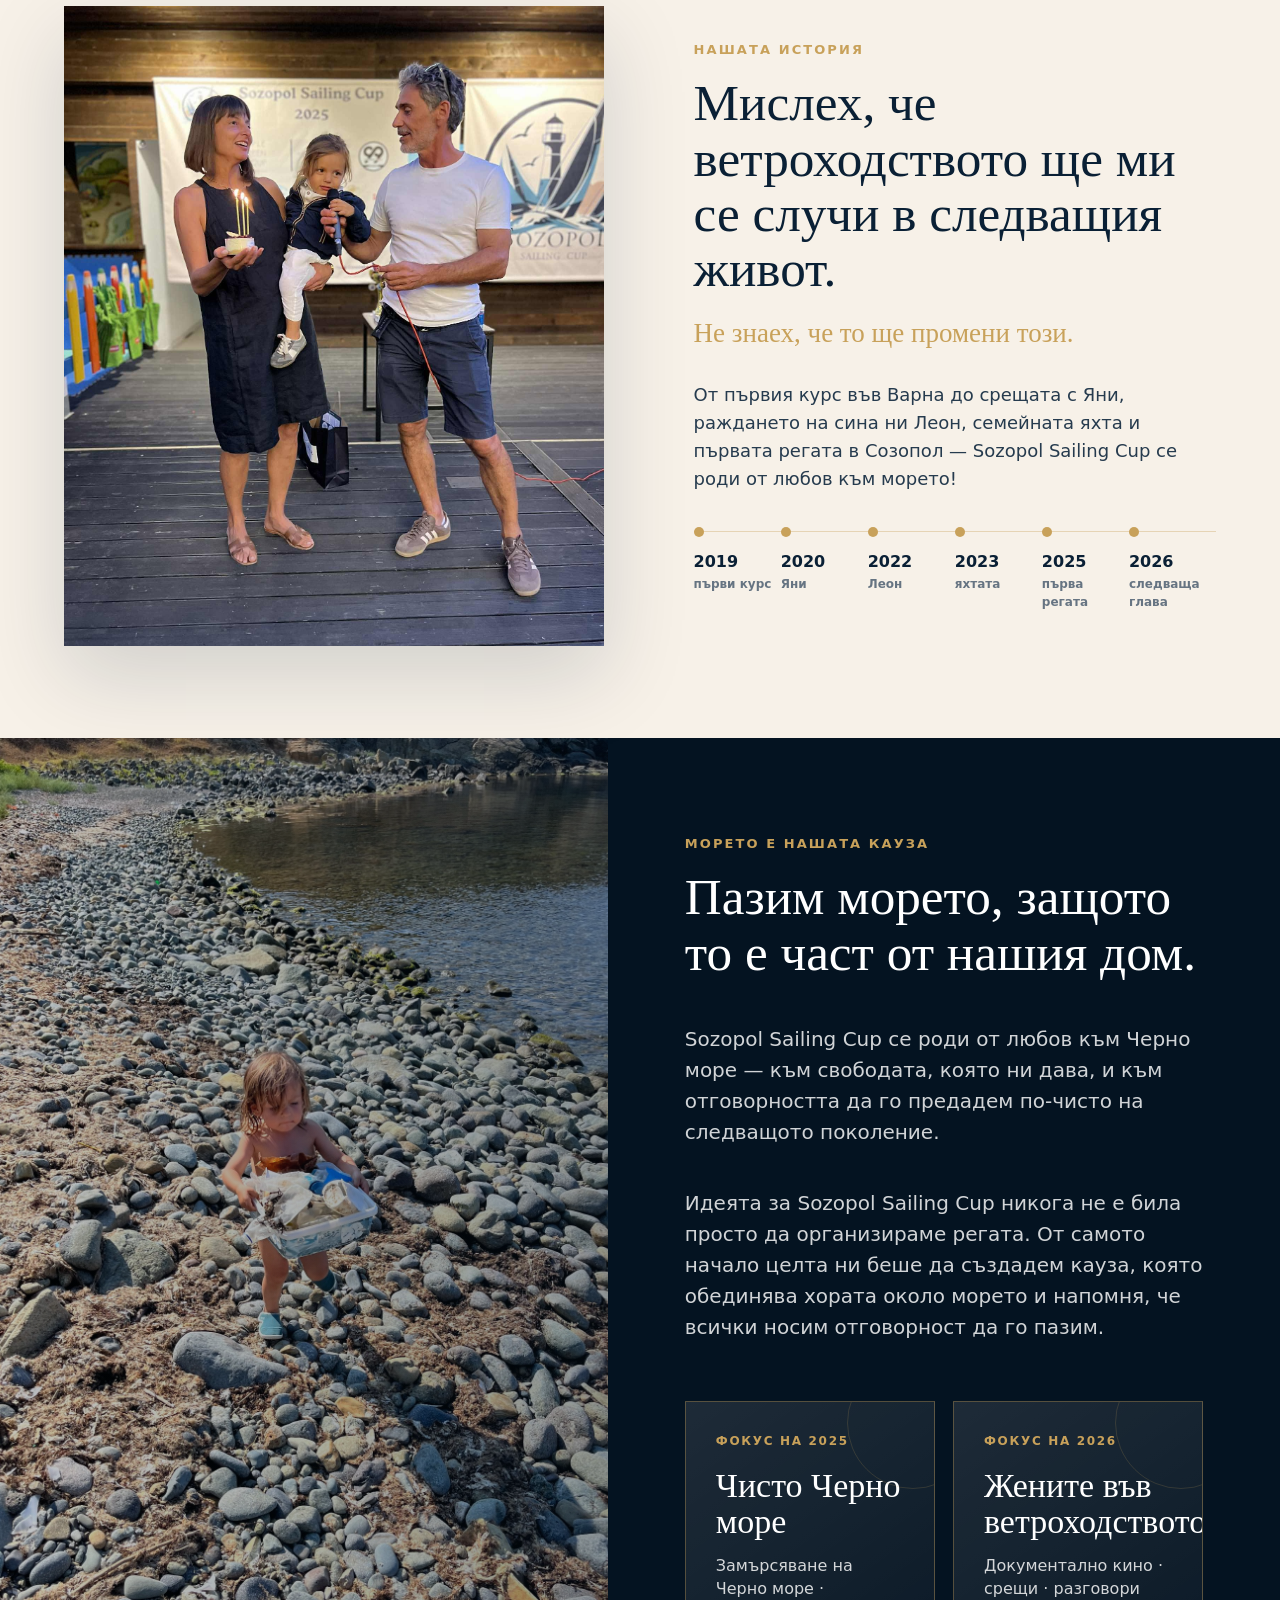
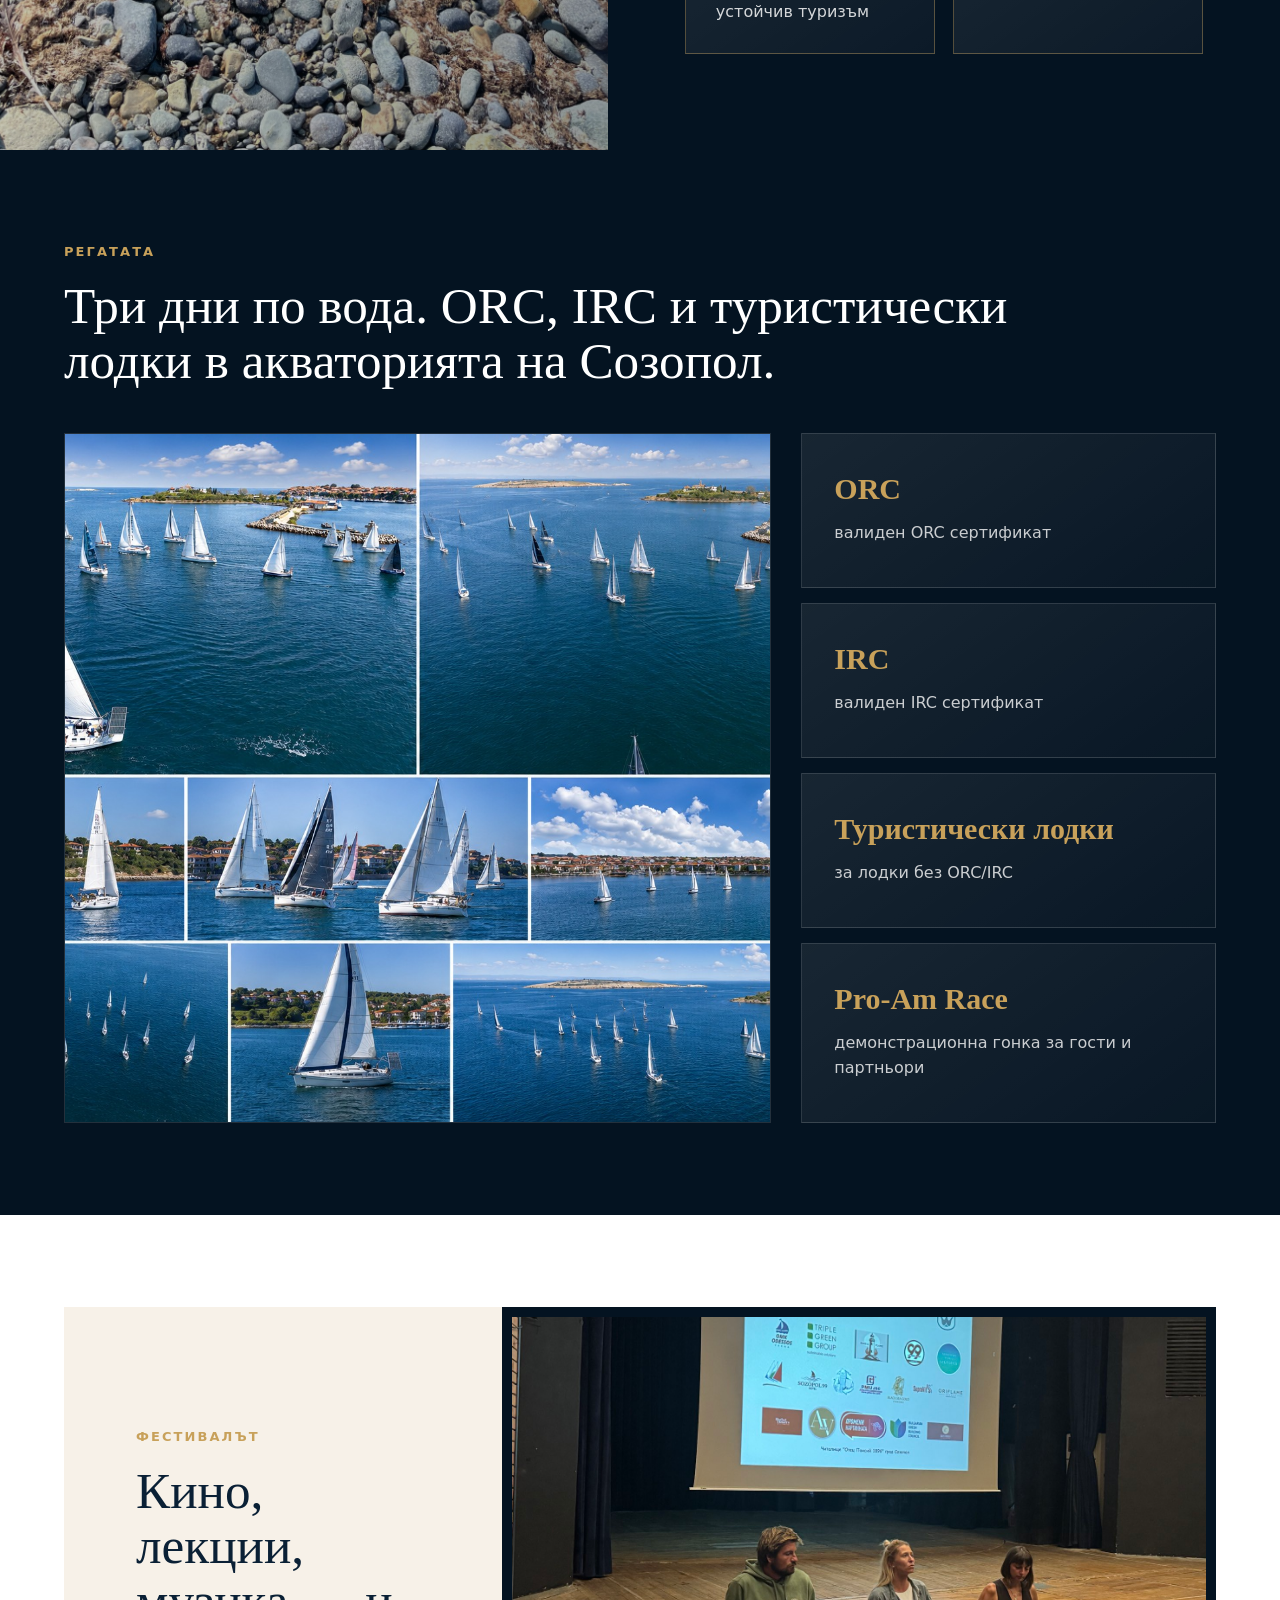
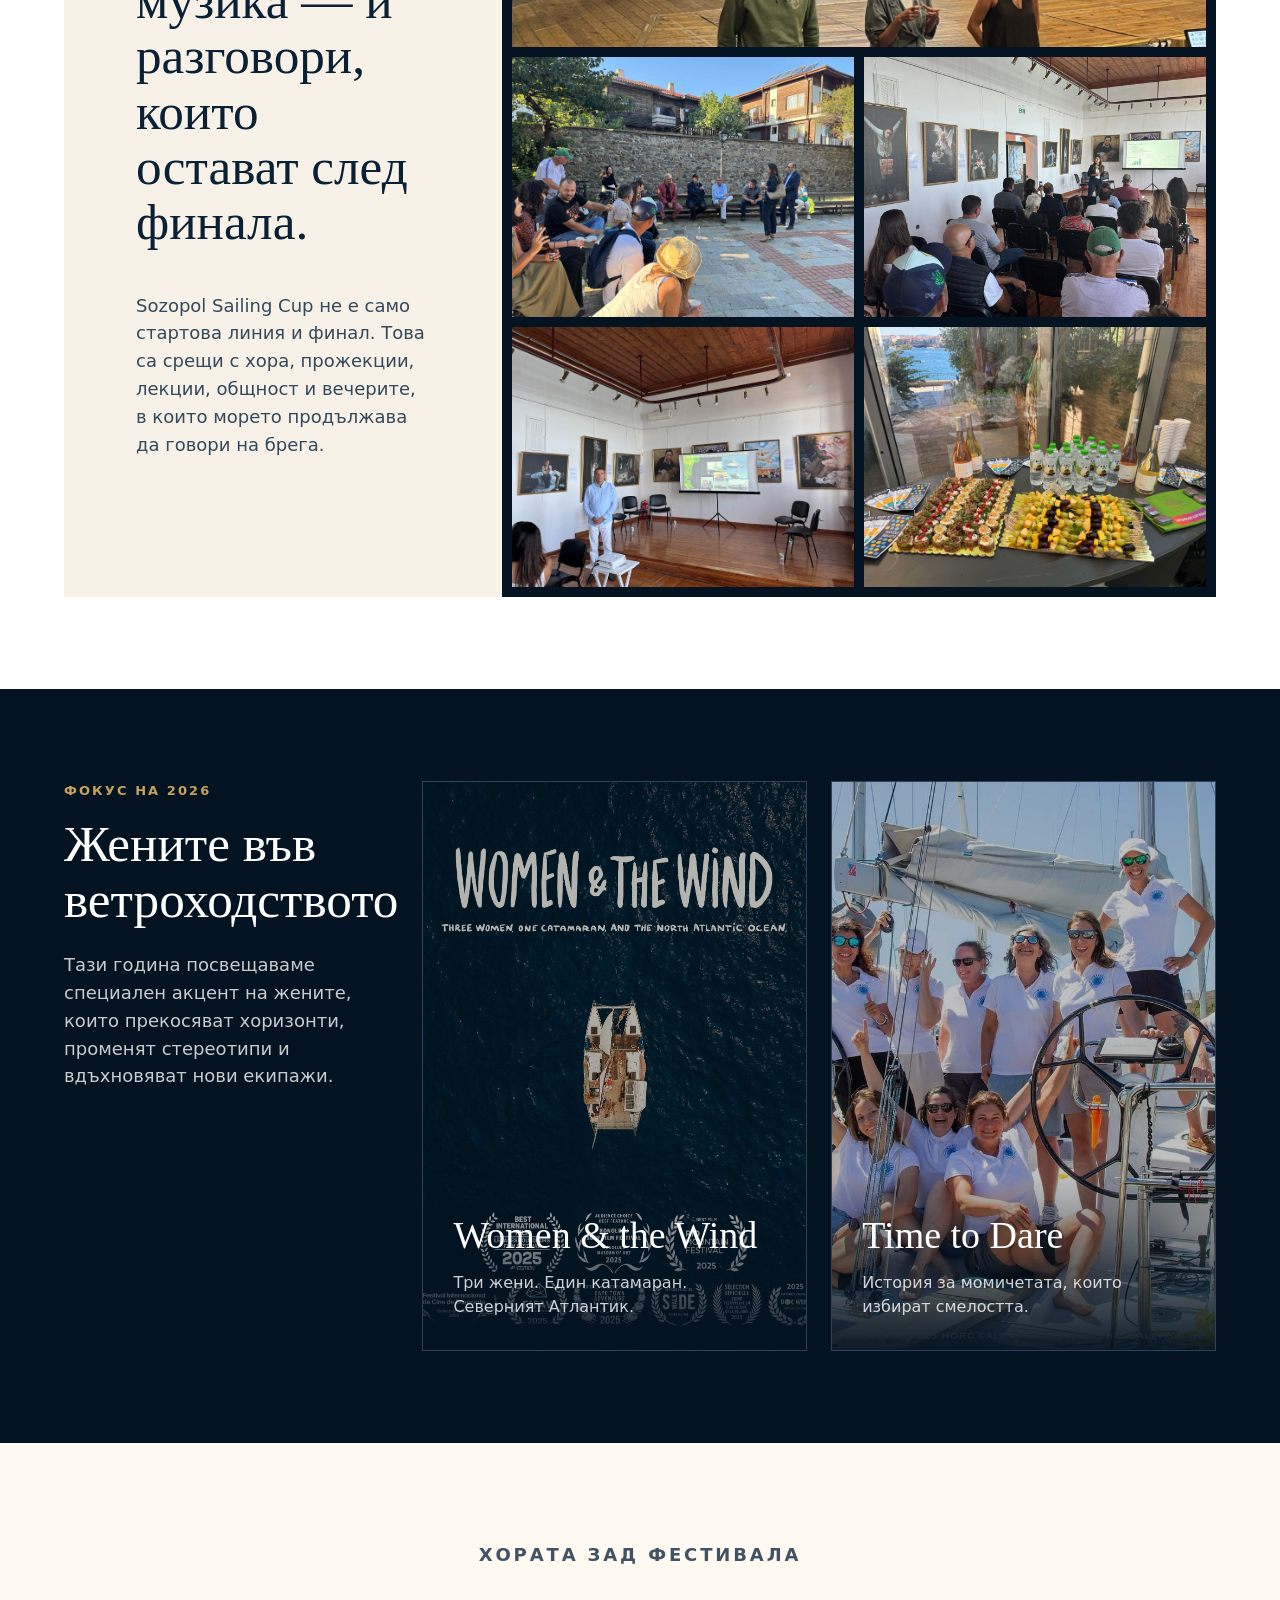
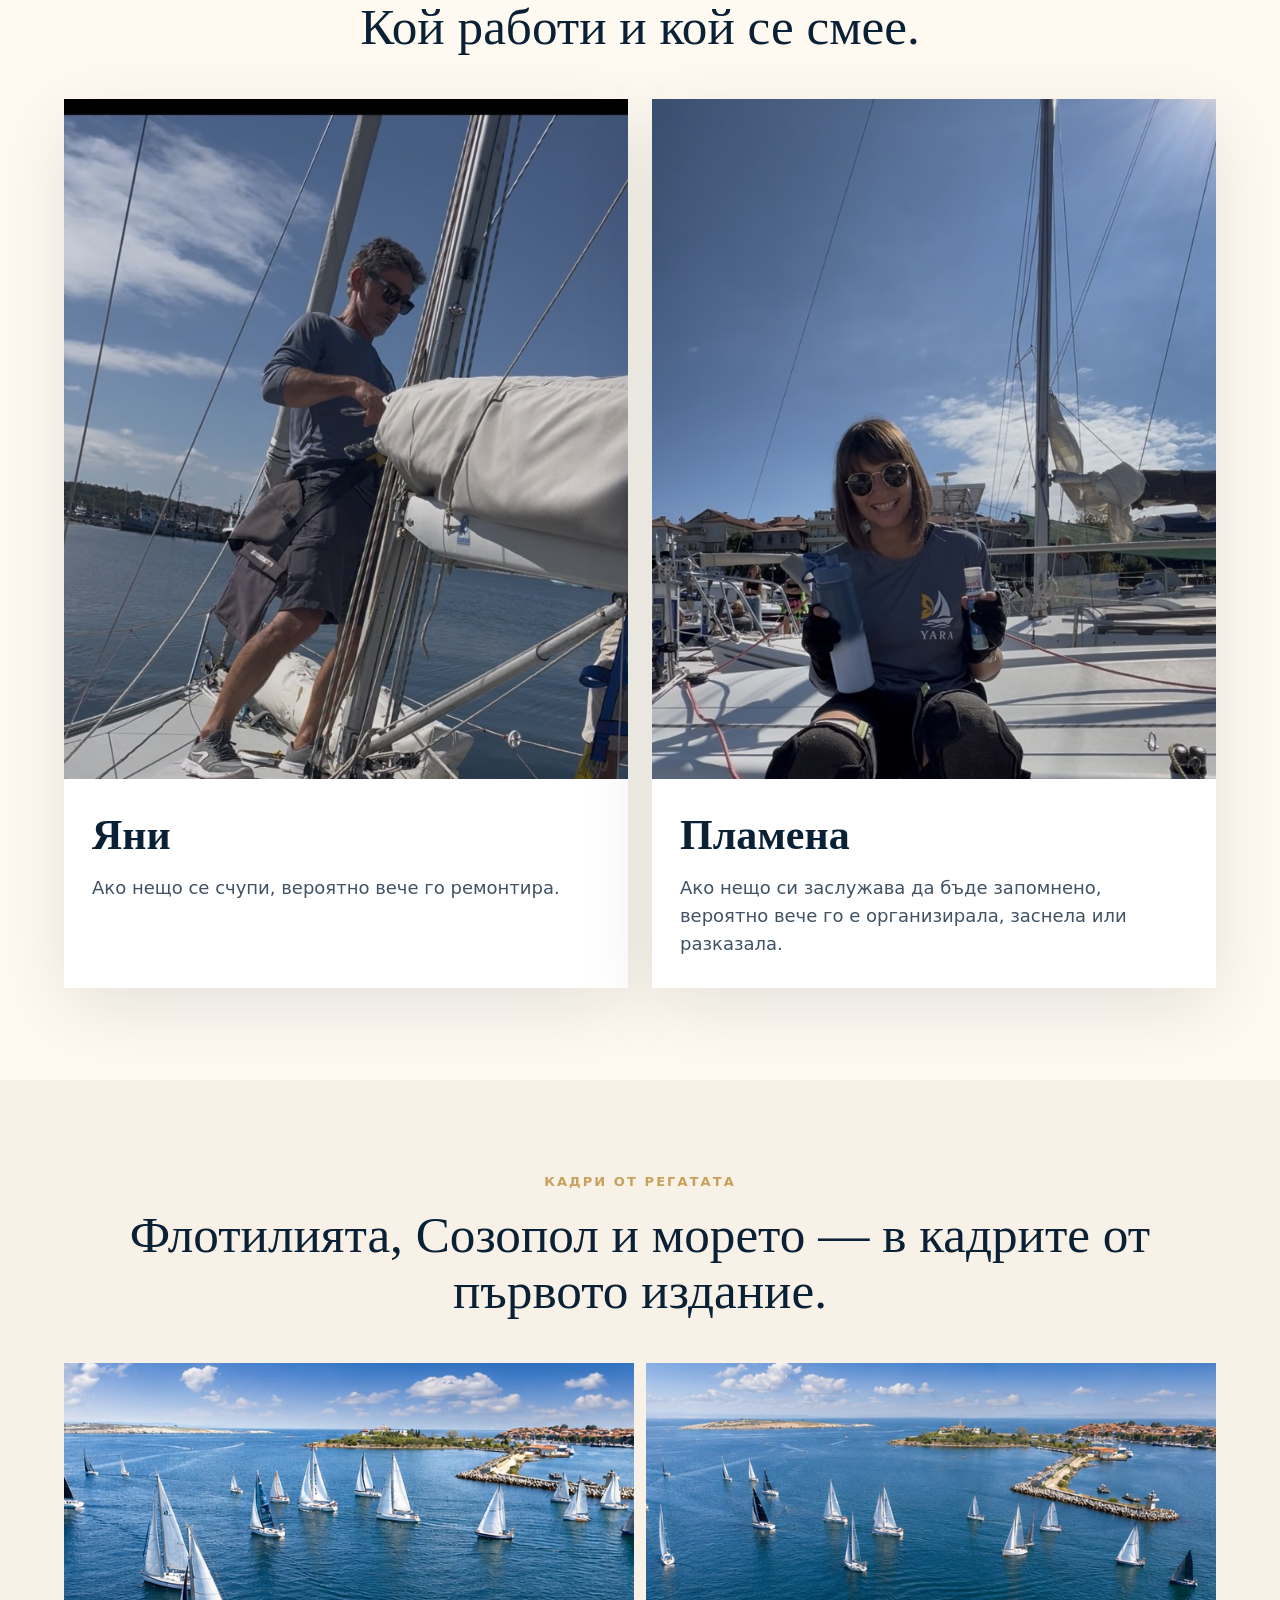
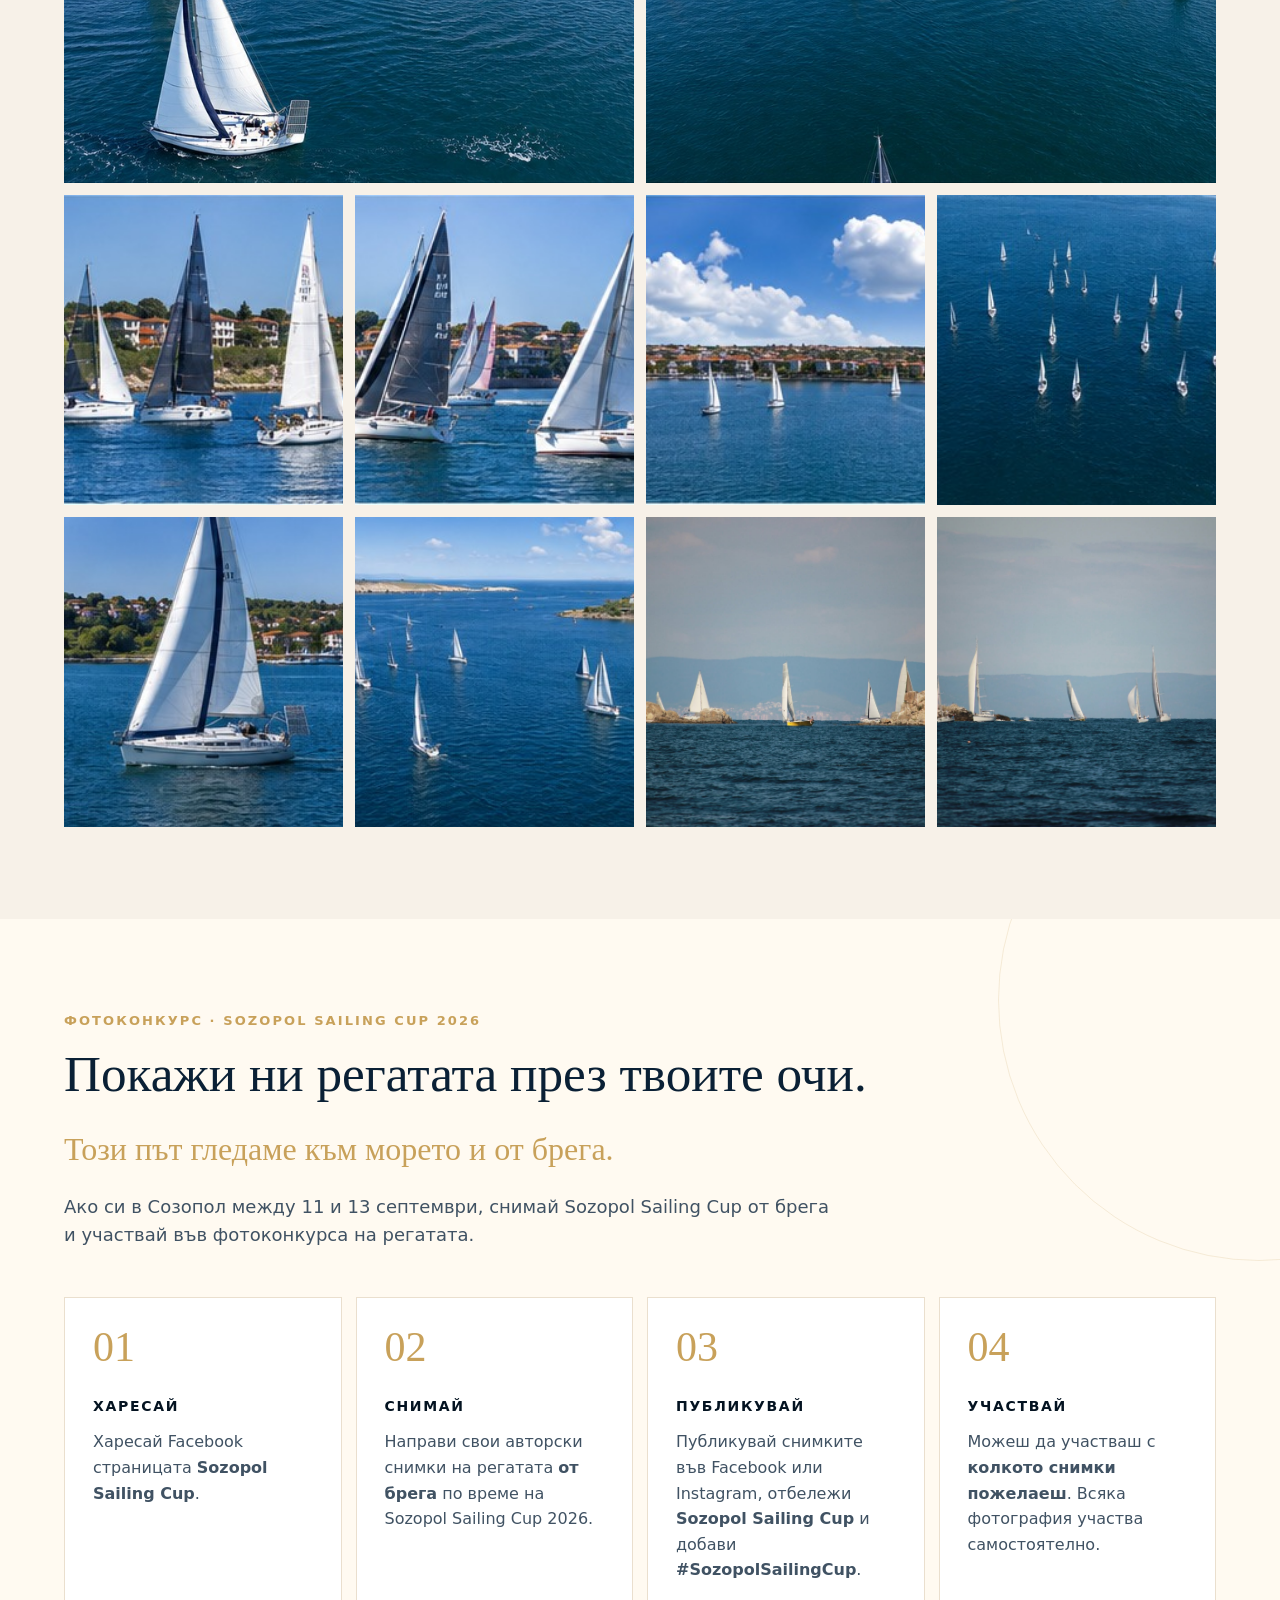
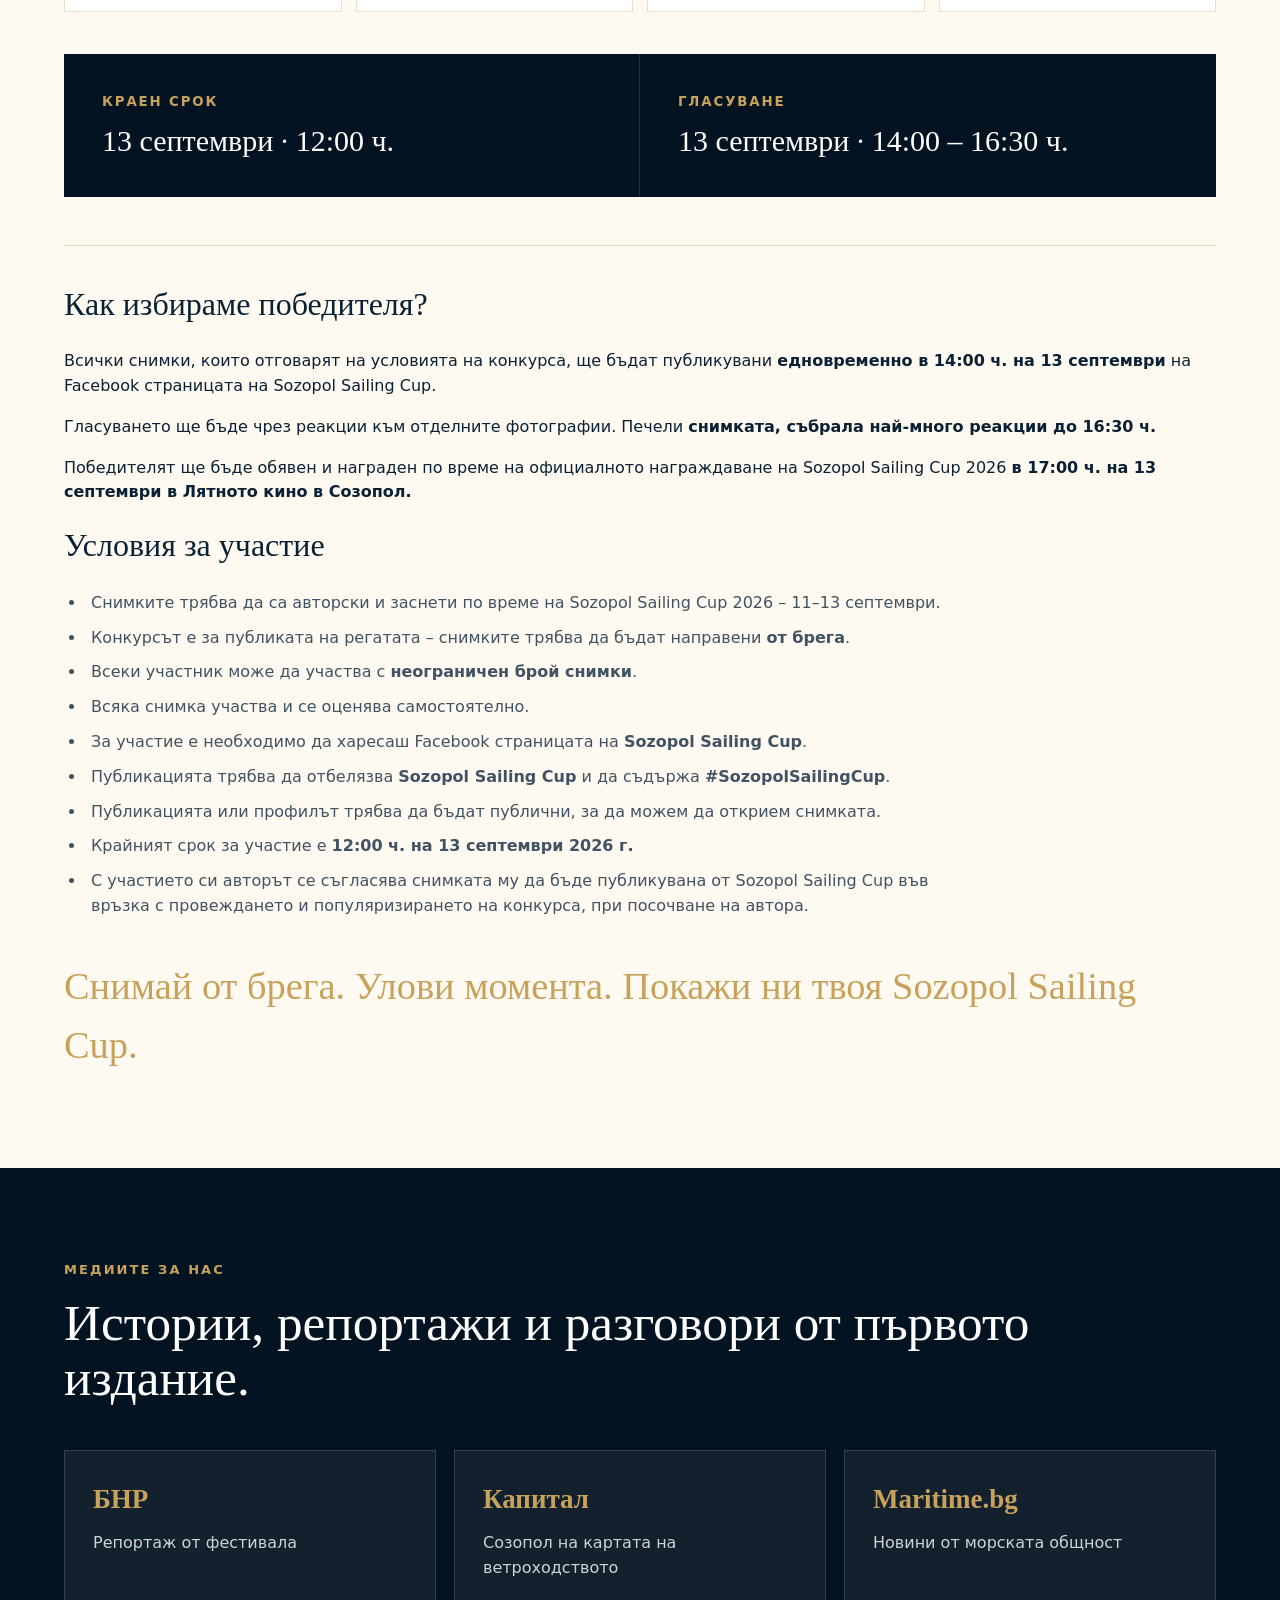
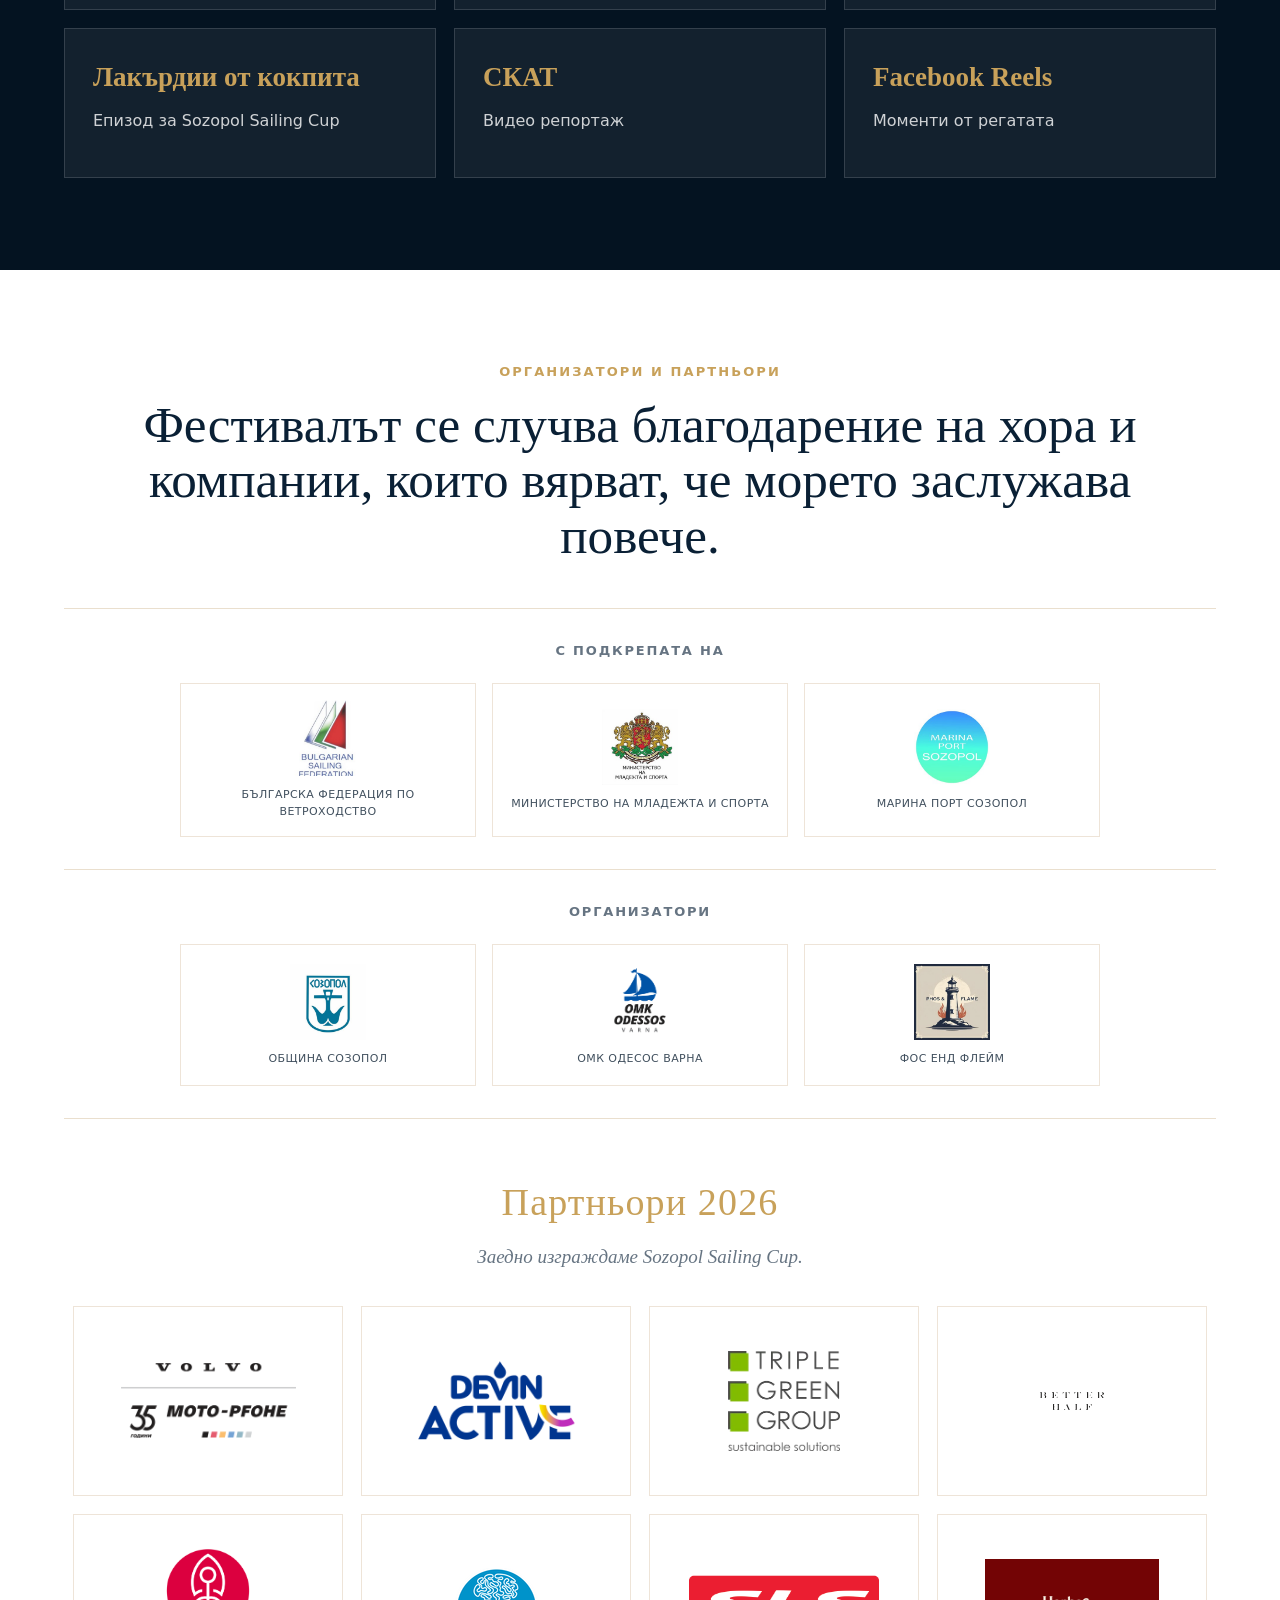
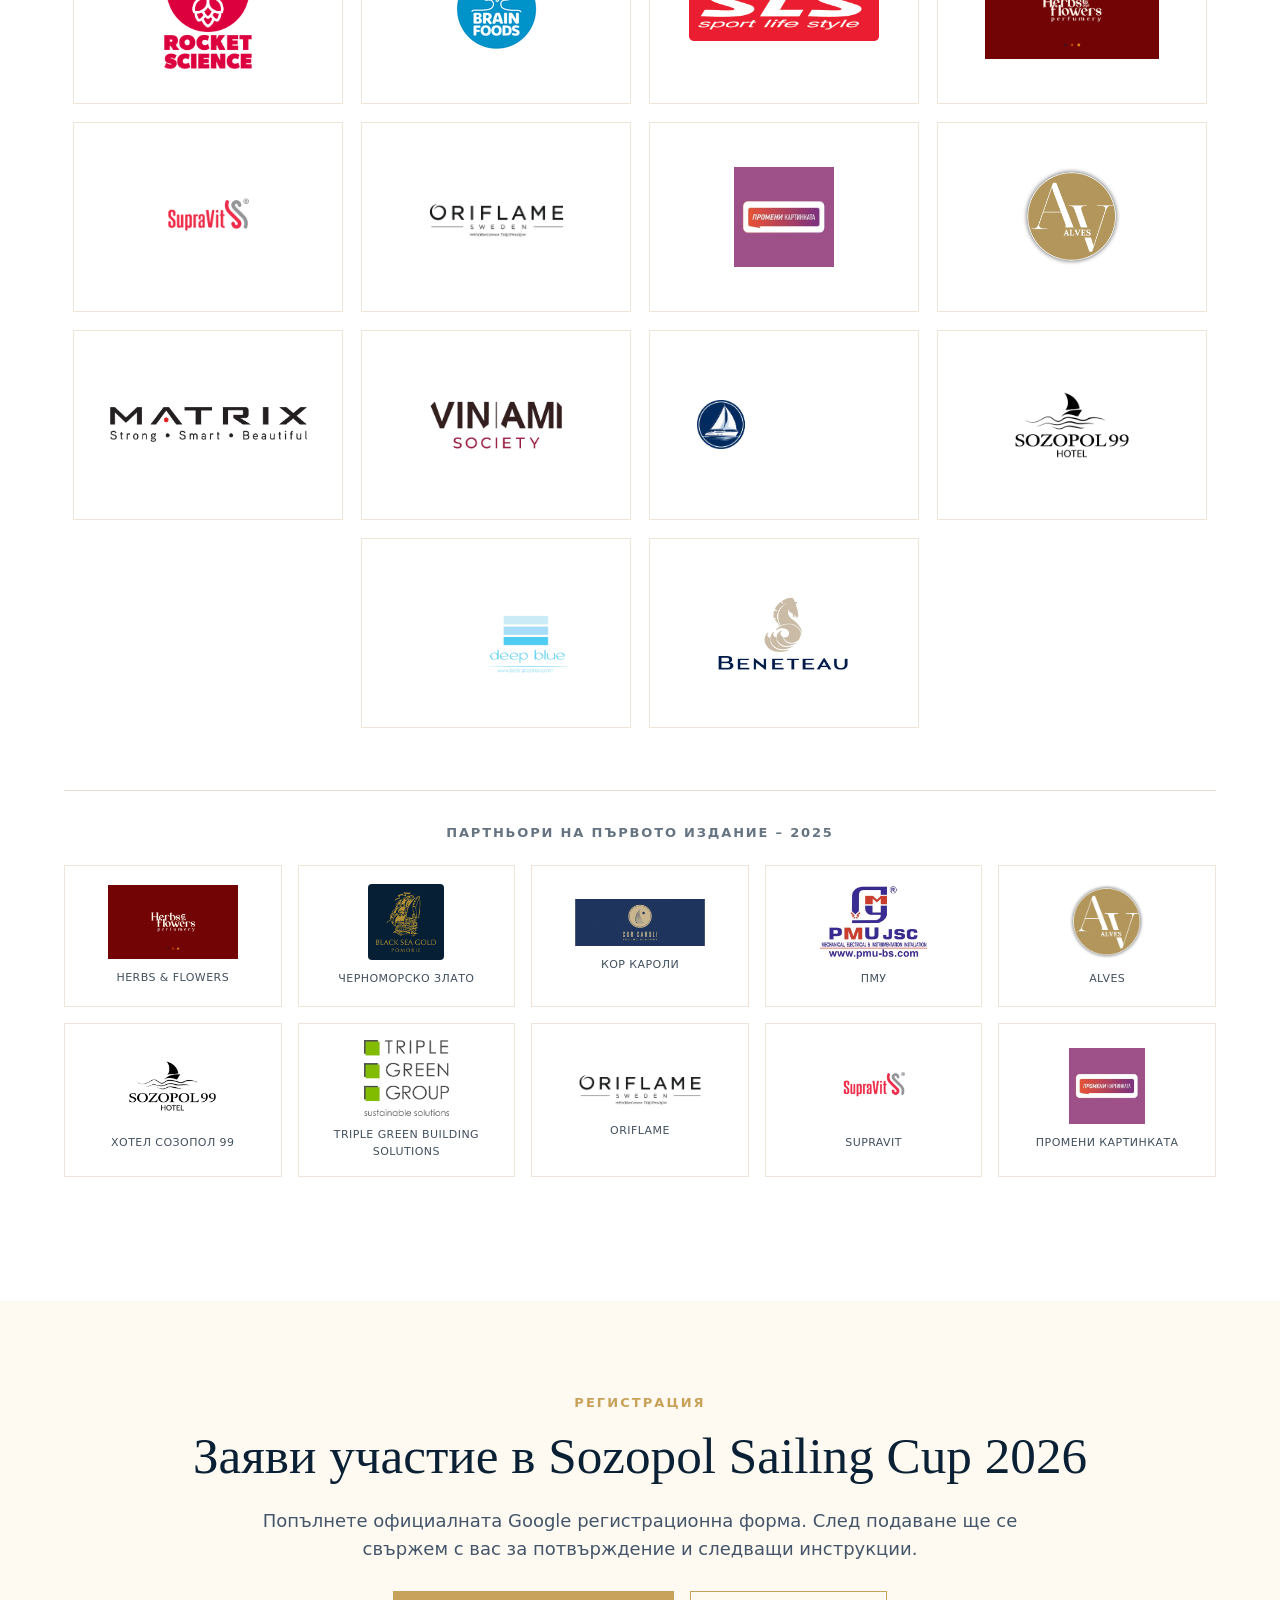
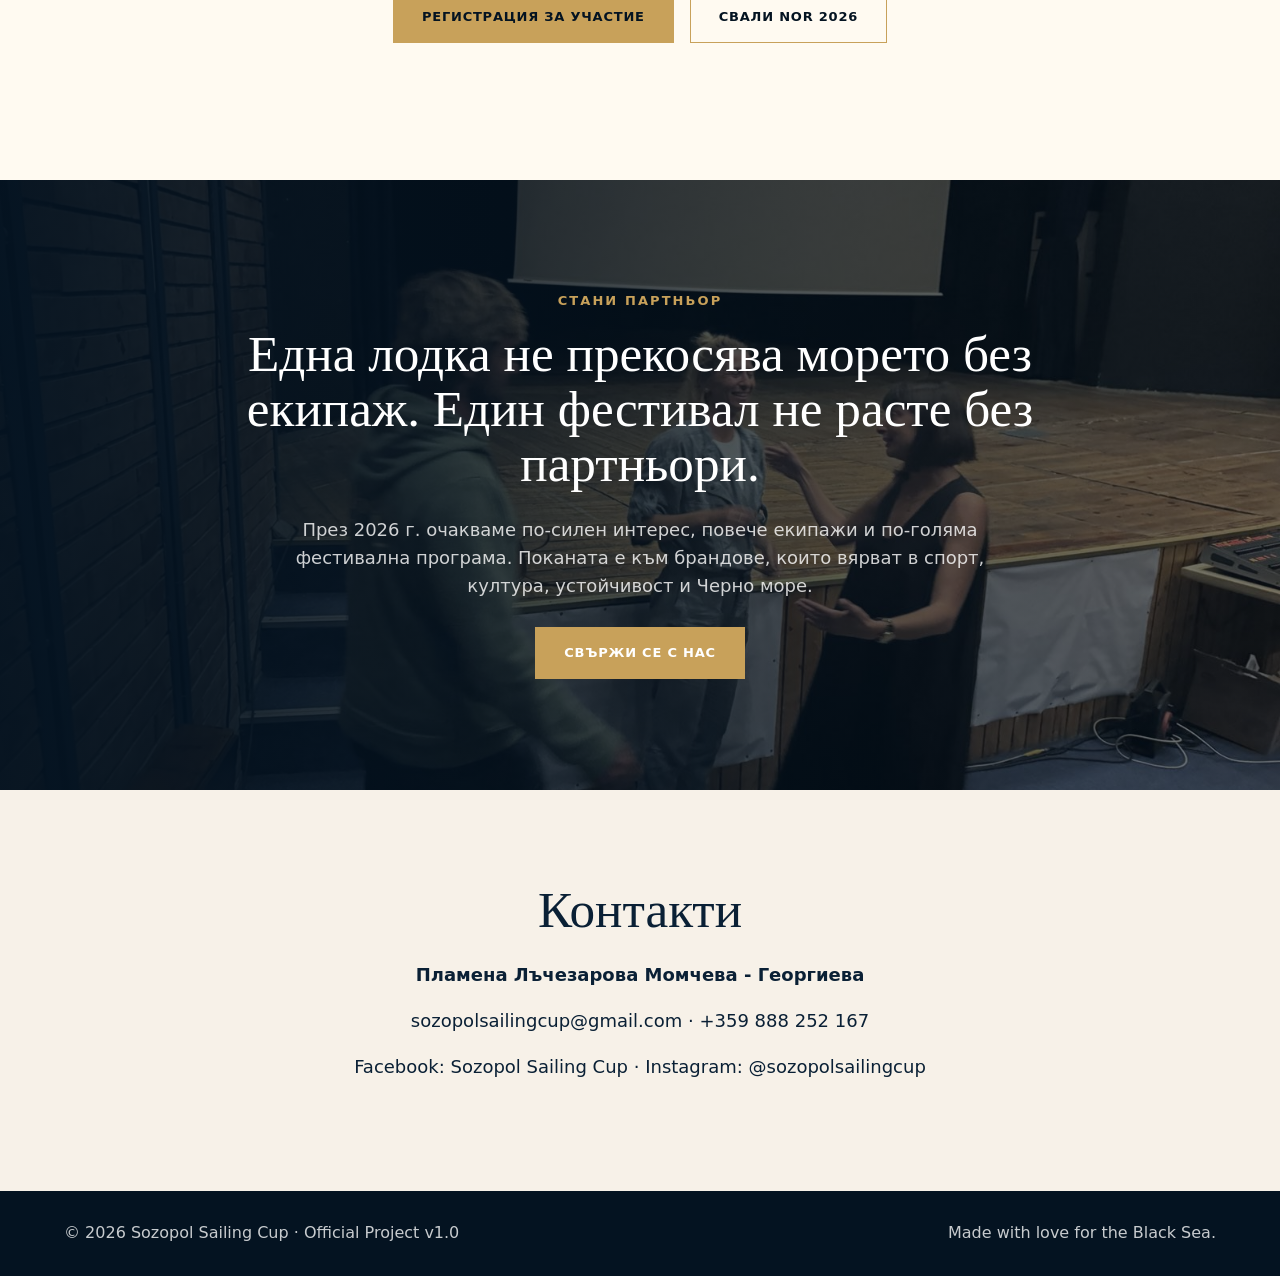
==== commit f441b645: "Add files via upload" ====
--- a/index.html
+++ b/index.html
@@ -369,16 +369,14 @@
   }
 }
 </style>
-<style>
-.ssc-highlights{background:#faf8f4}.ssc-highlights .section-head{max-width:900px;margin:0 auto 34px;text-align:center}.ssc-highlights .section-head p:last-child{line-height:1.8}.ssc-photo-grid{display:grid;grid-template-columns:repeat(3,minmax(0,1fr));gap:14px;max-width:1250px;margin:auto}.ssc-photo-grid figure{margin:0;position:relative;overflow:hidden;background:#eee;aspect-ratio:4/3}.ssc-photo-grid img{width:100%;height:100%;object-fit:cover;display:block;transition:transform .3s}.ssc-photo-grid figure:hover img{transform:scale(1.04)}.ssc-photo-grid figcaption{position:absolute;bottom:0;left:0;right:0;color:white;padding:22px 12px 10px;background:linear-gradient(transparent,rgba(0,0,0,.7));font-size:14px}.ssc-credit{text-align:right;font-size:12px;max-width:1250px;margin:12px auto 0;color:#666}.ssc-next{max-width:850px;margin:50px auto 0;text-align:center}.ssc-next p{line-height:1.7;margin-bottom:22px}#registration,#photo-contest{display:none!important}@media(max-width:700px){.ssc-photo-grid{grid-template-columns:repeat(2,minmax(0,1fr));gap:8px}.ssc-photo-grid figure{aspect-ratio:1/1}}
-</style></head>
+</head>
 
 <body>
 <header class="nav" id="nav">
   <a class="brand" href="#top" aria-label="Sozopol Sailing Cup"><img src="ssc-logo.png" alt="Sozopol Sailing Cup"/><span>Sozopol<br><b>Sailing Cup</b></span></a>
   <button class="menu" id="menuBtn">Меню</button>
   <nav id="navlinks">
-    <a href="#cause">Кауза</a><a href="#regatta">Регата</a><a href="#highlights-2026">2026 Highlights</a><a href="#festival">Фестивал</a><a href="#women">Фокус 2026</a><a href="#team">Екипът</a><a href="#media">Медии</a><a href="#partners">Партньори</a><a href="#contact">Контакти</a>
+    <a href="#cause">Кауза</a><a href="#regatta">Регата</a><a href="#registration">Регистрация</a><a href="#festival">Фестивал</a><a href="#photo-contest">Фотоконкурс</a><a href="#women">Фокус 2026</a><a href="#team">Екипът</a><a href="#media">Медии</a><a href="#partners">Партньори</a><a href="#contact">Контакти</a>
   </nav>
   <div class="lang"><button class="active" data-lang="bg">BG</button><button data-lang="en">EN</button></div>
 </header>
@@ -392,38 +390,20 @@
     <p class="script" data-bg="Морето събира хора." data-en="The sea brings people together.">Морето събира хора.</p>
     <p class="sub" data-bg="Регата • Фестивал • Кауза" data-en="Regatta • Festival • Cause">Регата • Фестивал • Кауза</p>
     <div class="actions">
-      <a class="btn fill" href="#highlights-2026" data-bg="Виж 2026" data-en="Explore 2026">Виж 2026</a>
-      <a class="btn" href="#partners" data-bg="Партньори 2026" data-en="2026 partners">Партньори 2026</a>
-      <a class="btn" href="#contact" data-bg="Партньорство 2027" data-en="Partner with us in 2027">Стани партньор</a>
+      <a class="btn fill" href="https://docs.google.com/forms/d/e/1FAIpQLSdWUWV78SR_XF7ibhukXdK5xfAkQ6cIO8BWcnZ_gJ8jMPXoMA/viewform" target="_blank" rel="noopener" data-bg="Регистрация за участие" data-en="Enter the regatta">Регистрация за участие</a>
+      <a class="btn" href="NoR-SSC-2026.docx" data-bg="Свали NoR 2026" data-en="Download NoR 2026">Свали NoR 2026</a>
+      <a class="btn" href="#partner" data-bg="Стани партньор" data-en="Become a partner">Стани партньор</a>
     </div>
   </div>
 </section>
 
 <section class="stats reveal" aria-label="Статистика">
-  <div><b>40</b><span data-bg="яхти през 2026" data-en="yachts in 2026">яхти през 2026</span></div>
-  <div><b>190</b><span data-bg="участници през 2026" data-en="participants in 2026">участници през 2026</span></div>
+  <div><b>34</b><span data-bg="яхти в първото издание" data-en="yachts in the first edition">яхти в първото издание</span></div>
+  <div><b>170+</b><span data-bg="ветроходци на вода" data-en="sailors on the water">ветроходци на вода</span></div>
   <div><b>3</b><span data-bg="дни регата и фестивал" data-en="days of racing and festival">дни регата и фестивал</span></div>
-  <div><b>2027</b><span data-bg="следващото издание" data-en="the next edition">следващото издание</span></div>
-</section>
-
-<section id="highlights-2026" class="section ssc-highlights reveal">
- <div class="section-head"><p class="eyebrow">SOZOPOL SAILING CUP · 2026</p><h2 data-bg="Три дни на вода и на брега" data-en="Three days on and off the water">Три дни на вода и на брега</h2>
- <p data-bg="От 11 до 13 септември Созопол посрещна 40 яхти и 190 участници за второто издание на Sozopol Sailing Cup. Състезания в класовете ORC, IRC и Туристически лодки, Pro-Am, документално кино, срещи и награждаване в Лятното кино събраха ветроходството и града в една програма." data-en="From 11 to 13 September, Sozopol welcomed 40 yachts and 190 participants for the second Sozopol Sailing Cup. ORC, IRC and Tourist fleet racing, a Pro-Am event, documentary film, conversations and an open-air awards ceremony brought sailing and the town together.">От 11 до 13 септември Созопол посрещна 40 яхти и 190 участници за второто издание на Sozopol Sailing Cup. Състезания в класовете ORC, IRC и Туристически лодки, Pro-Am, документално кино, срещи и награждаване в Лятното кино събраха ветроходството и града в една програма.</p></div>
- <div class="ssc-photo-grid"><figure><img src="_DSC0165.webp" alt="Sozopol Sailing Cup 2026 — On the water" loading="lazy"/><figcaption data-bg="На вода" data-en="On the water">На вода</figcaption></figure>
-<figure><img src="_DSC0402.webp" alt="Sozopol Sailing Cup 2026 — Racing moments" loading="lazy"/><figcaption data-bg="Състезателни моменти" data-en="Racing moments">Състезателни моменти</figcaption></figure>
-<figure><img src="_DSC9194.webp" alt="Sozopol Sailing Cup 2026 — Crews" loading="lazy"/><figcaption data-bg="Екипажи" data-en="Crews">Екипажи</figcaption></figure>
-<figure><img src="_DSC9667.webp" alt="Sozopol Sailing Cup 2026 — Regatta" loading="lazy"/><figcaption data-bg="Регата" data-en="Regatta">Регата</figcaption></figure>
-<figure><img src="_DSC0217.webp" alt="Sozopol Sailing Cup 2026 — Atmosphere" loading="lazy"/><figcaption data-bg="Атмосфера" data-en="Atmosphere">Атмосфера</figcaption></figure>
-<figure><img src="_DSC9147.webp" alt="Sozopol Sailing Cup 2026 — The people" loading="lazy"/><figcaption data-bg="Хората на регатата" data-en="The people">Хората на регатата</figcaption></figure>
-<figure><img src="_DSC9027.webp" alt="Sozopol Sailing Cup 2026 — Awards" loading="lazy"/><figcaption data-bg="Награждаване" data-en="Awards">Награждаване</figcaption></figure>
-<figure><img src="_DSC9807.webp" alt="Sozopol Sailing Cup 2026 — The finale" loading="lazy"/><figcaption data-bg="Финалът" data-en="The finale">Финалът</figcaption></figure>
-<figure><img src="_DSC0176.webp" alt="Sozopol Sailing Cup 2026 — Conference" loading="lazy"/><figcaption data-bg="Конференция" data-en="Conference">Конференция</figcaption></figure>
-<figure><img src="_DSC0060.webp" alt="Sozopol Sailing Cup 2026 — Conversations" loading="lazy"/><figcaption data-bg="Срещи" data-en="Conversations">Срещи</figcaption></figure>
-<figure><img src="_DSC0115.webp" alt="Sozopol Sailing Cup 2026 — Partners" loading="lazy"/><figcaption data-bg="Партньори" data-en="Partners">Партньори</figcaption></figure>
-<figure><img src="_DSC0147.webp" alt="Sozopol Sailing Cup 2026 — On shore" loading="lazy"/><figcaption data-bg="На брега" data-en="On shore">На брега</figcaption></figure></div>
- <p class="ssc-credit" data-bg="Снимки: Драгомир Георгиев" data-en="Photography: Dragomir Georgiev">Снимки: Драгомир Георгиев</p>
- <div class="ssc-next"><h3 data-bg="Следващата глава: 2027" data-en="Next chapter: 2027">Следващата глава: 2027</h3><p data-bg="Развиваме регатата като спортно и фестивално събитие, отворено за нови идеи и партньорства. Ако виждате своята марка в Созопол, нека поговорим." data-en="We are growing the regatta as both a sporting and cultural event, open to new ideas and collaborations. If you can picture your brand in Sozopol, let's talk.">Развиваме регатата като спортно и фестивално събитие, отворено за нови идеи и партньорства. Ако виждате своята марка в Созопол, нека поговорим.</p><a class="btn fill" href="#contact" data-bg="Свържете се с нас" data-en="Get in touch">Свържете се с нас</a></div>
-</section>
+  <div><b>2026</b><span data-bg="очакваме по-голям флот" data-en="a stronger fleet expected">очакваме по-голям флот</span></div>
+</section>
+
 <section class="manifest section reveal">
   <p data-bg="Не организираме просто регата." data-en="We are not simply organizing a regatta.">Не организираме просто регата.</p>
   <h2 data-bg="Създаваме причина хората да се връщат в Созопол." data-en="We are creating a reason for people to return to Sozopol.">Създаваме причина хората да се връщат в Созопол.</h2>
@@ -471,7 +451,7 @@
 </section>
 
 <section id="women" class="section women dark reveal">
-  <div class="women-text"><p class="eyebrow">Фокус на 2026</p><h2 data-bg="Жените във ветроходството" data-en="Women at the Helm">Жените във ветроходството</h2><p data-bg="През 2026 г. поставихме специален акцент върху жените във ветроходството — с кино, срещи и разговори." data-en="In 2026 we highlighted women in sailing through film, meetings and conversations.">През 2026 г. поставихме специален акцент върху жените във ветроходството — с кино, срещи и разговори.</p></div>
+  <div class="women-text"><p class="eyebrow">Фокус на 2026</p><h2 data-bg="Жените във ветроходството" data-en="Women at the Helm">Жените във ветроходството</h2><p data-bg="Тази година посвещаваме специален акцент на жените, които прекосяват хоризонти, променят стереотипи и вдъхновяват нови екипажи." data-en="This year we dedicate a special focus to women who cross horizons, challenge stereotypes and inspire new crews.">Тази година посвещаваме специален акцент на жените, които прекосяват хоризонти, променят стереотипи и вдъхновяват нови екипажи.</p></div>
   <article class="film"><img src="women-wind.jpg" alt="Women and the Wind"/><div><h3>Women &amp; the Wind</h3><p>Три жени. Един катамаран. Северният Атлантик.</p></div></article>
   <article class="film"><img src="time-to-dare.jpg" alt="Екипажът на Time to Dare"/><div><h3>Time to Dare</h3><p>История за момичетата, които избират смелостта.</p></div></article>
 </section>
@@ -865,7 +845,7 @@
     <p data-bg="Попълнете официалната Google регистрационна форма. След подаване ще се свържем с вас за потвърждение и следващи инструкции." data-en="Fill in the official Google registration form. After submission, we will contact you with confirmation and next steps.">Попълнете официалната Google регистрационна форма. След подаване ще се свържем с вас за потвърждение и следващи инструкции.</p>
     <div class="actions center-actions">
       <a class="btn fill darktext" href="https://docs.google.com/forms/d/e/1FAIpQLSdWUWV78SR_XF7ibhukXdK5xfAkQ6cIO8BWcnZ_gJ8jMPXoMA/viewform" target="_blank" rel="noopener" data-bg="Регистрация за участие" data-en="Registration form">Регистрация за участие</a>
-      <a class="btn darktext outline" href="#partners" data-bg="Партньори 2026" data-en="2026 partners">Партньори 2026</a>
+      <a class="btn darktext outline" href="NoR-SSC-2026.docx" data-bg="Свали NoR 2026" data-en="Download NoR 2026">Свали NoR 2026</a>
     </div>
   </div>
 </section>
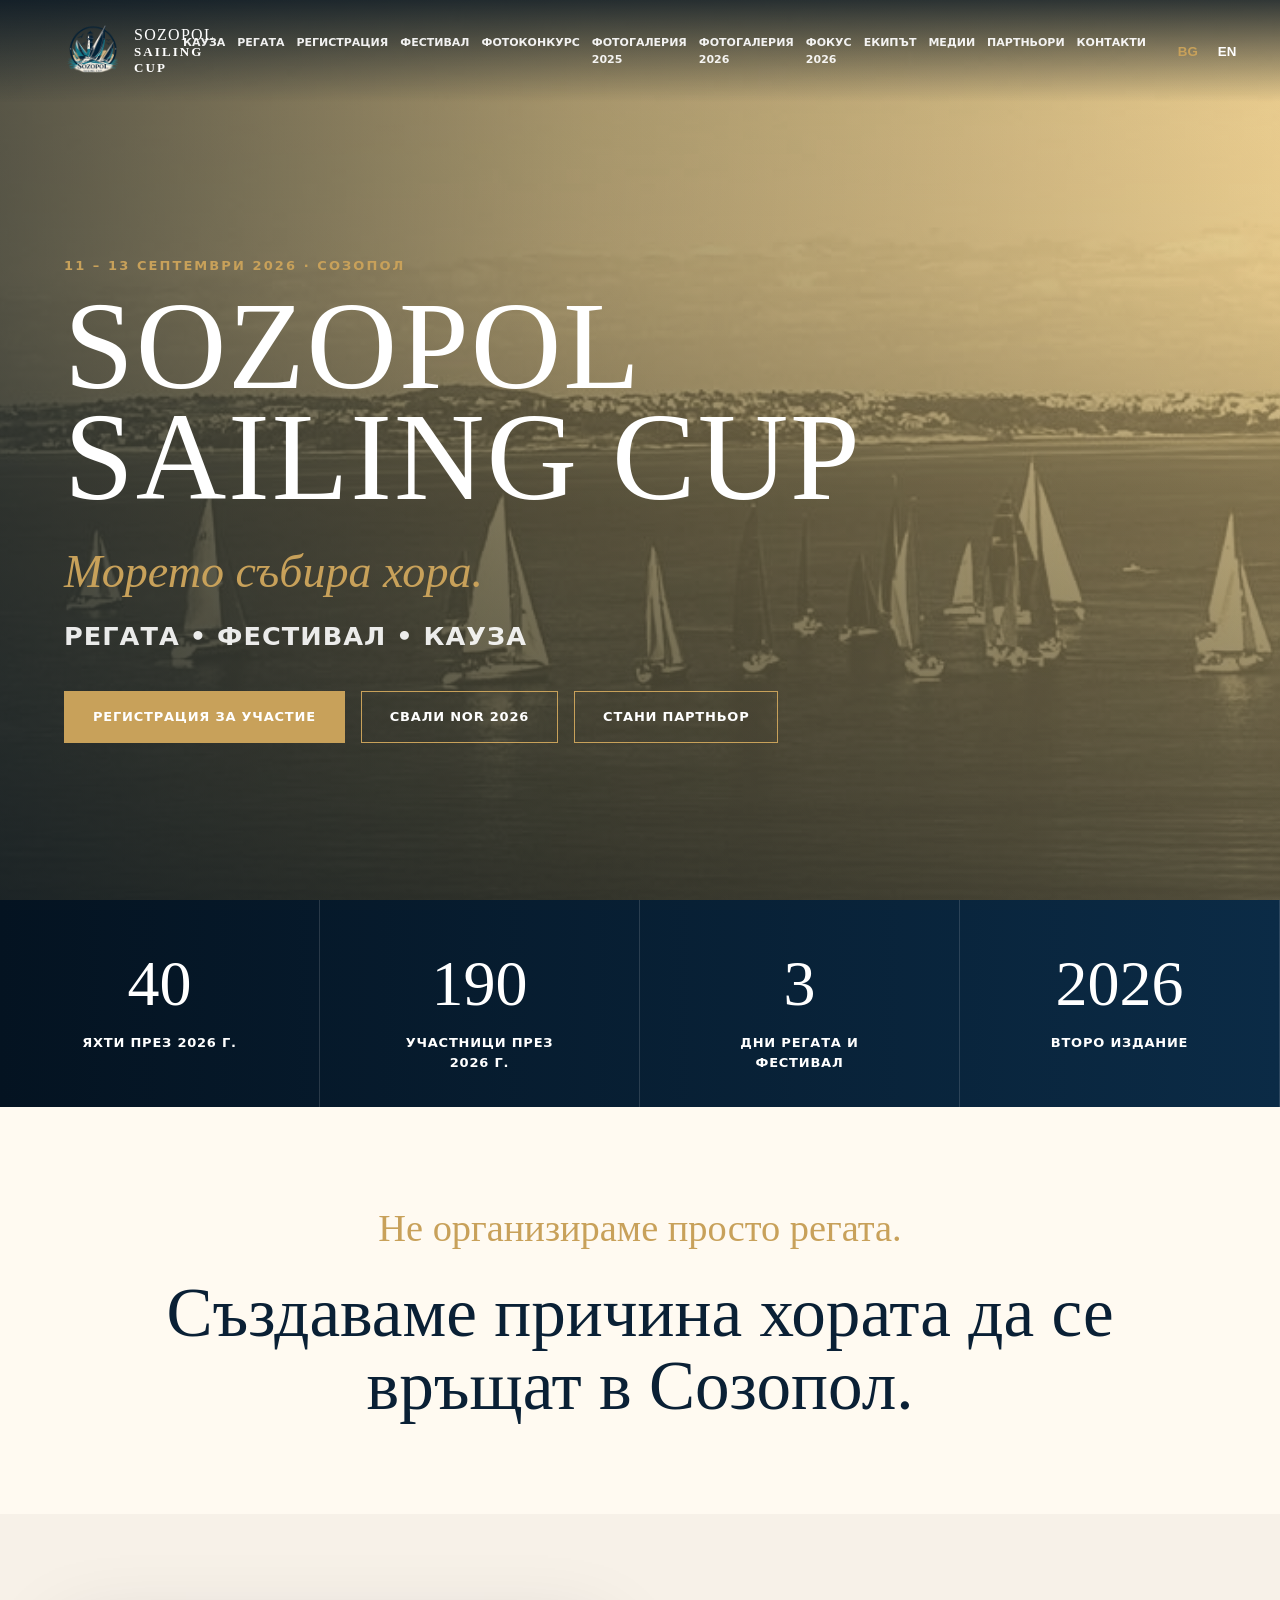
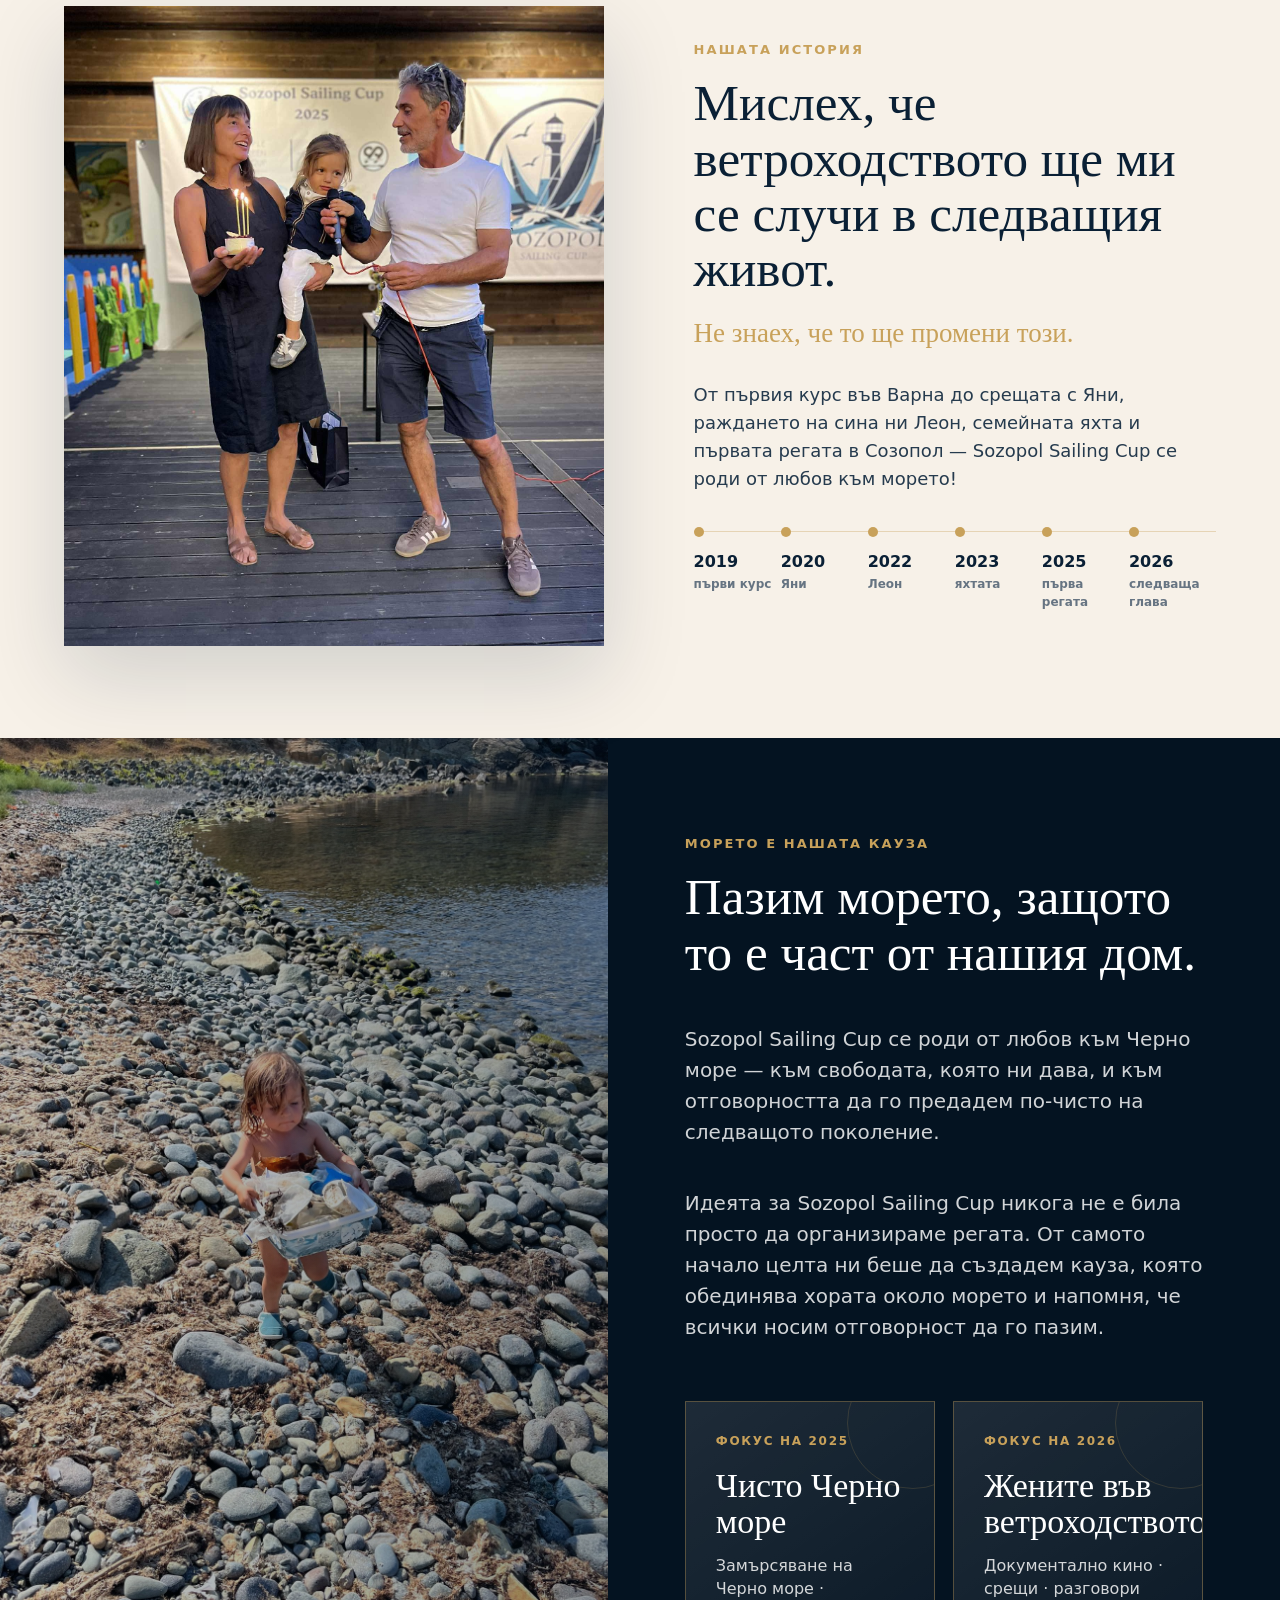
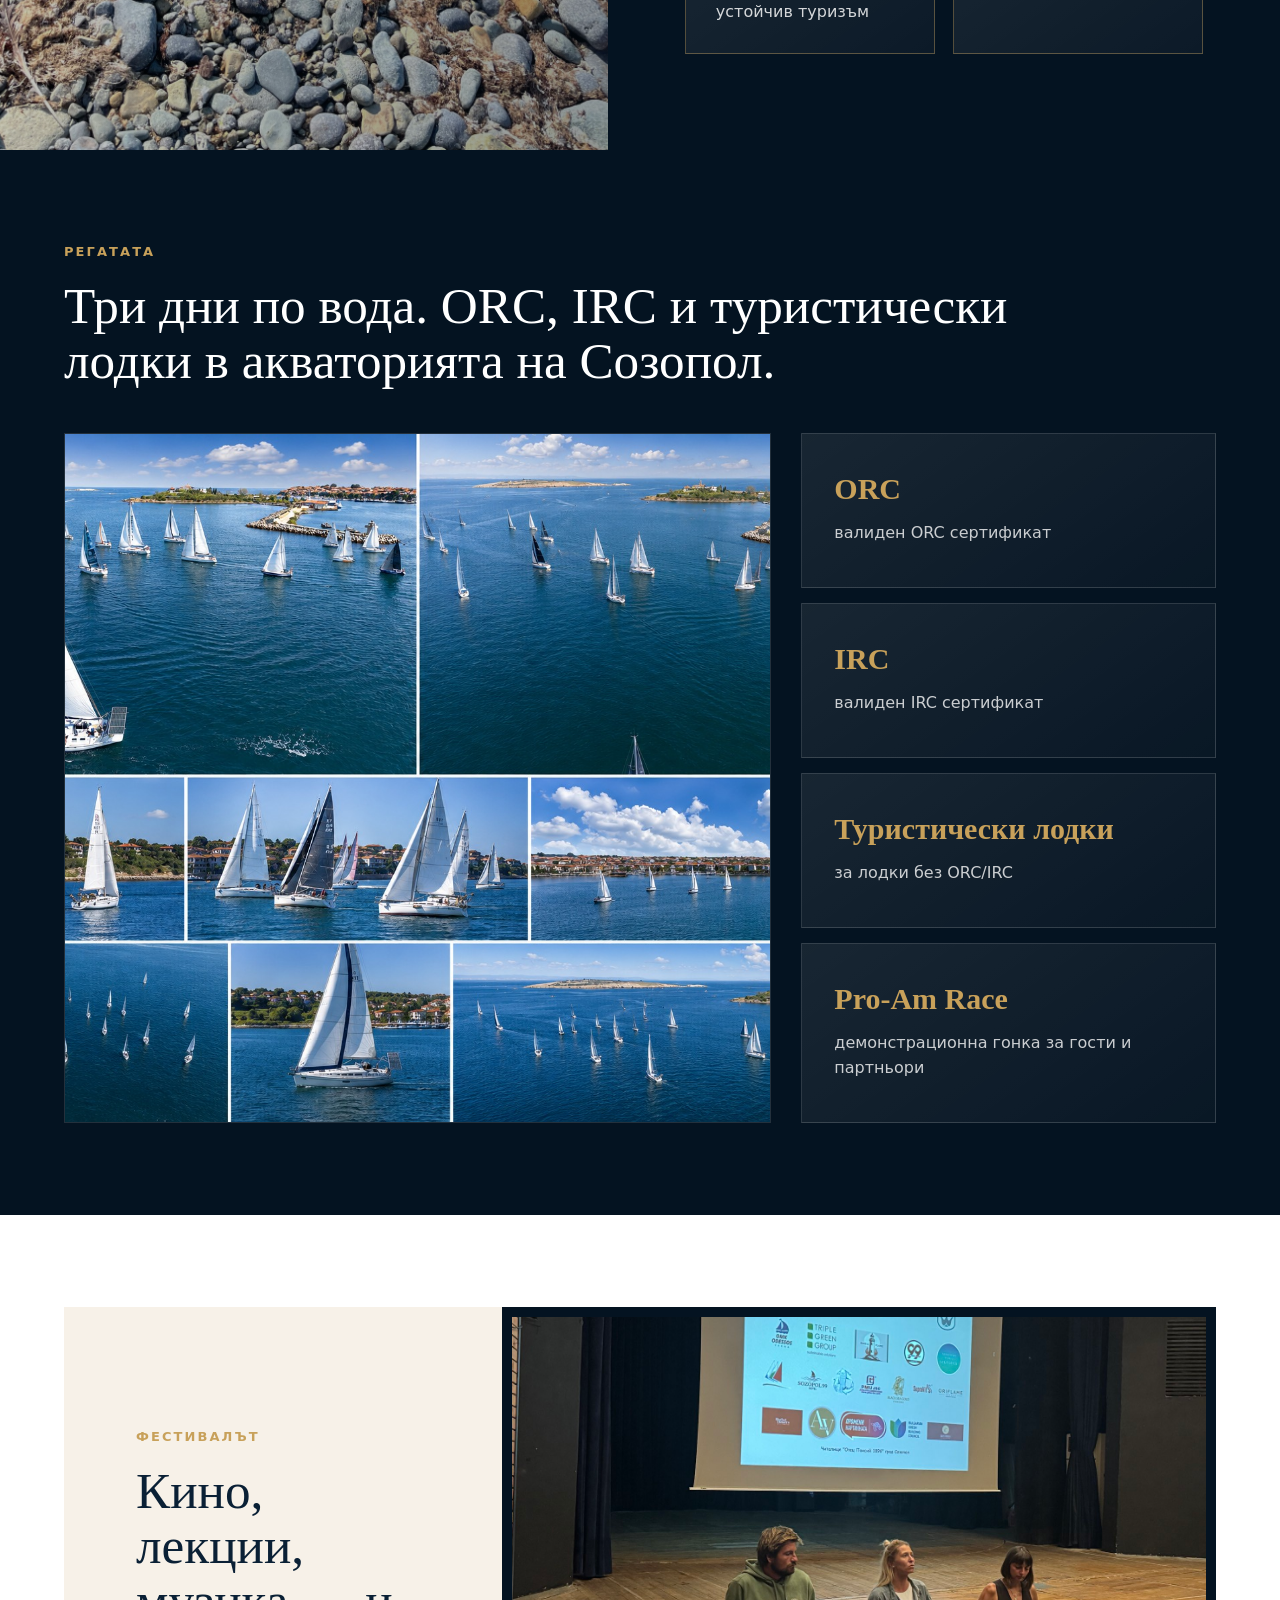
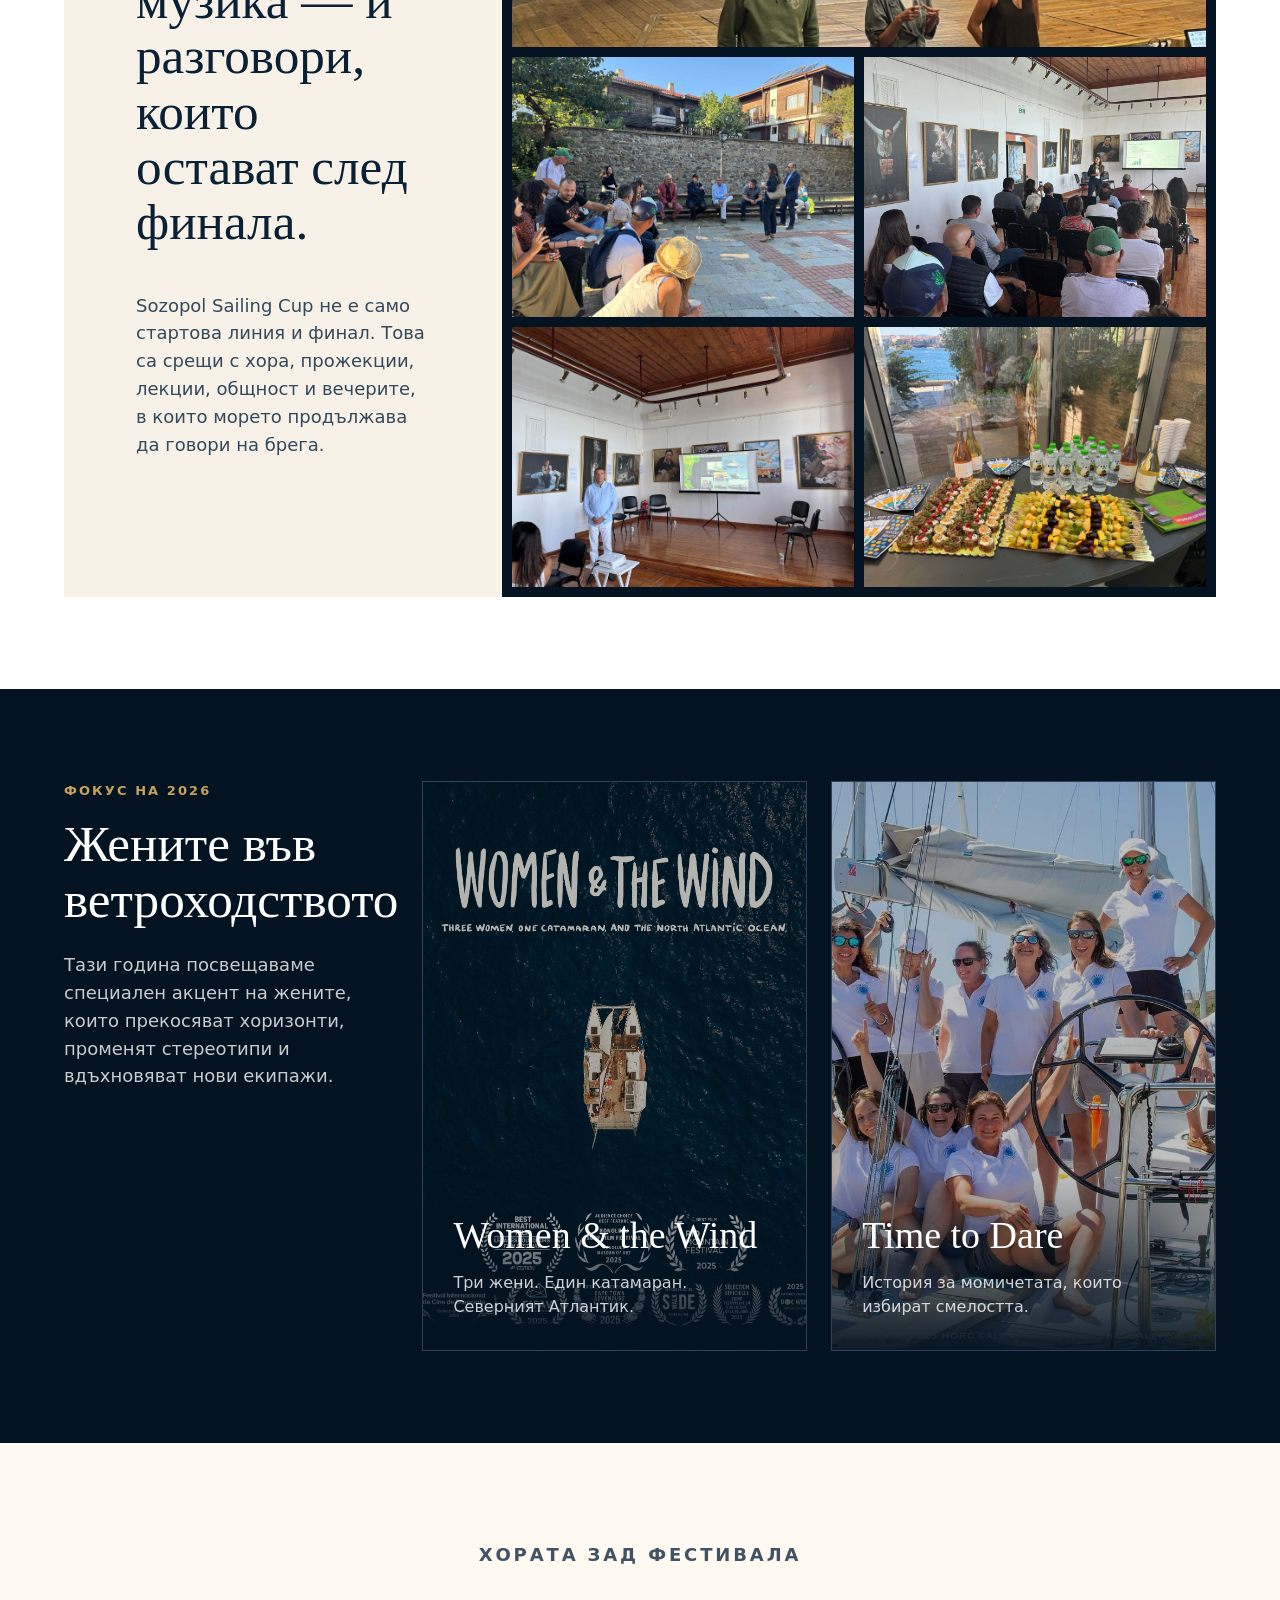
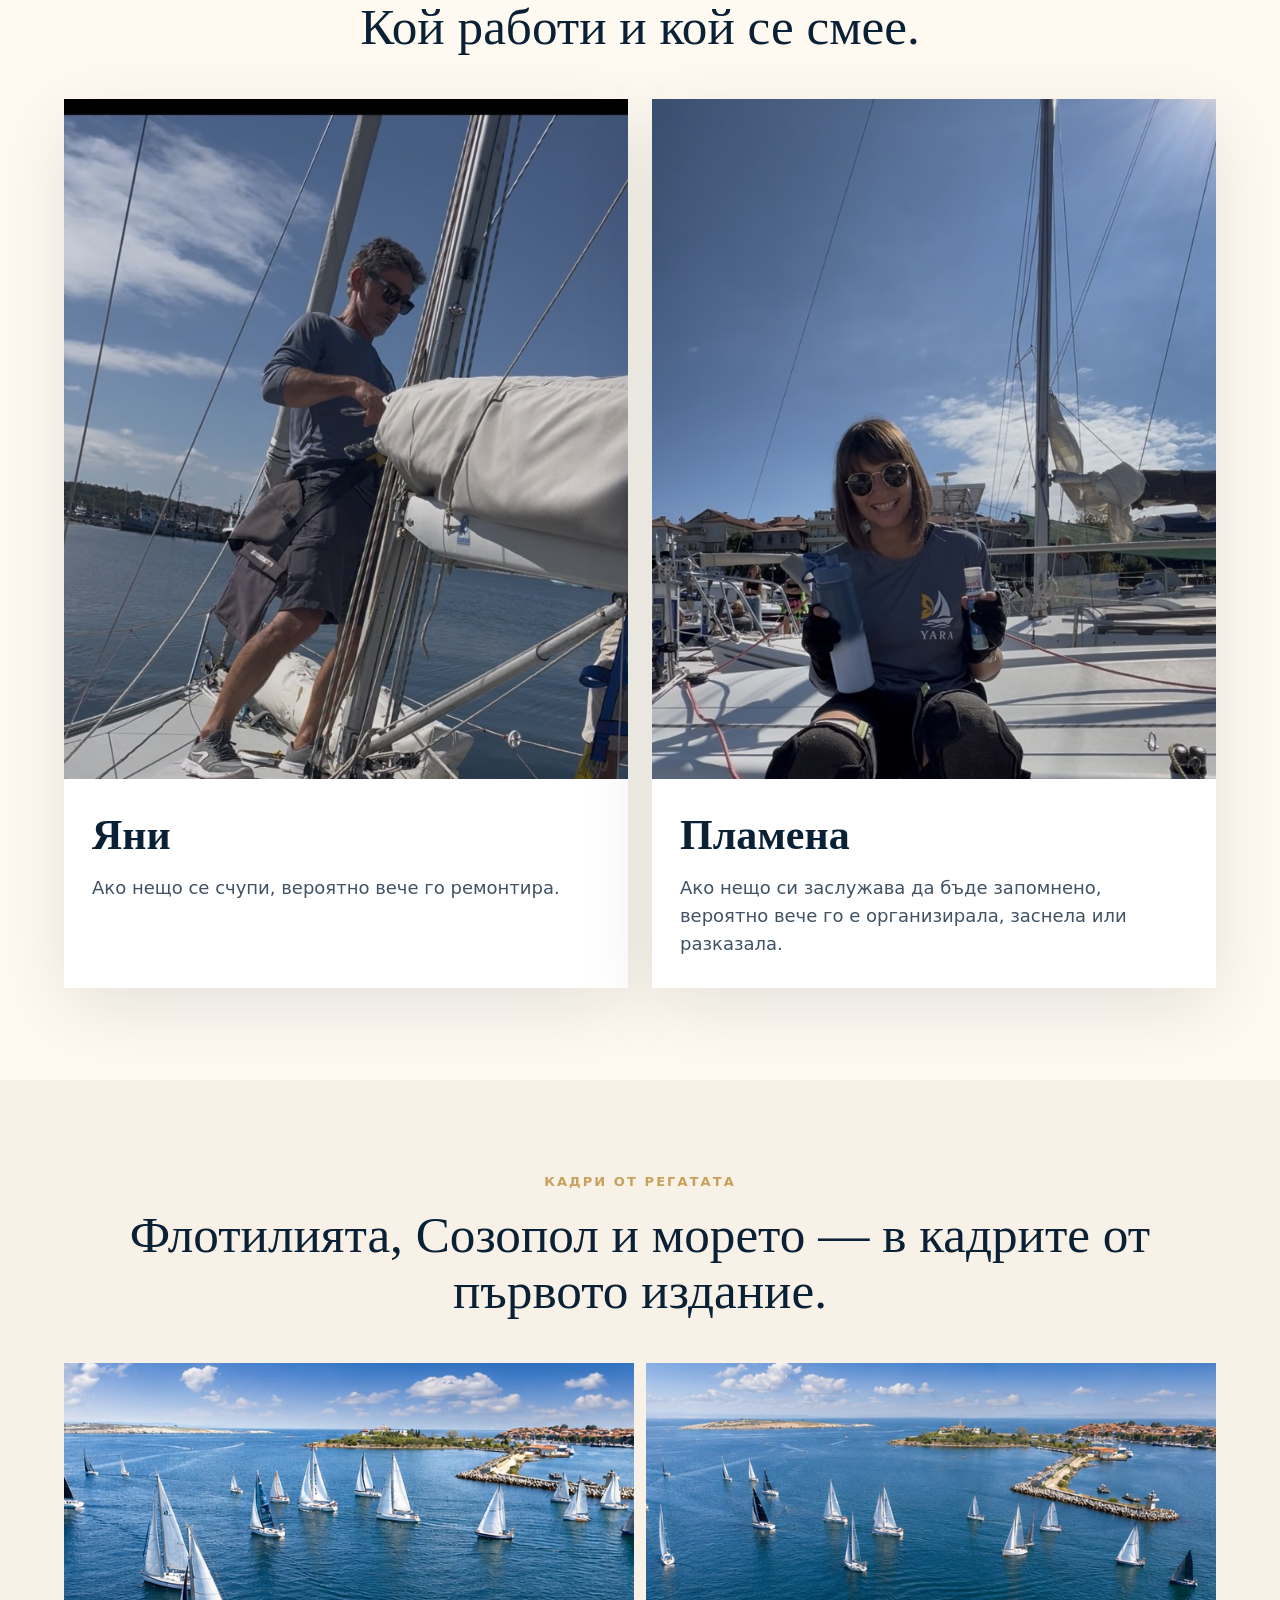
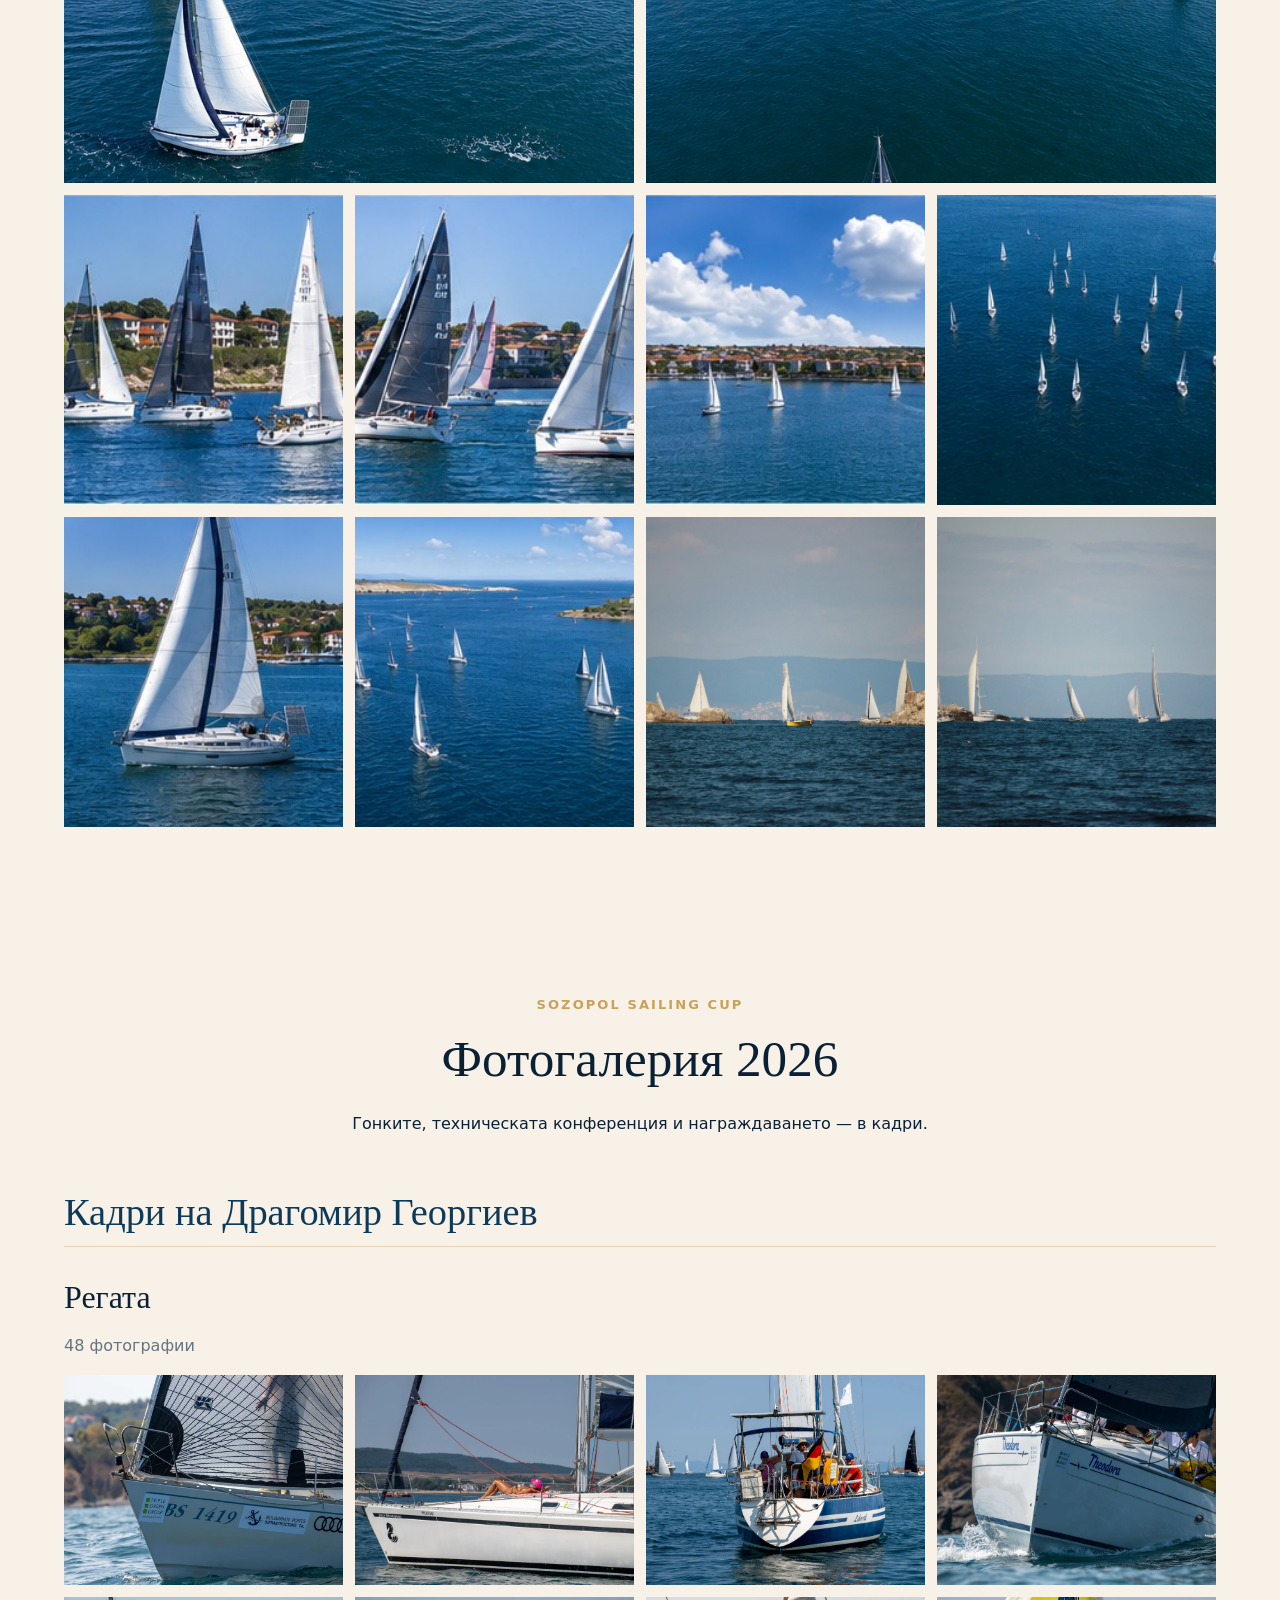
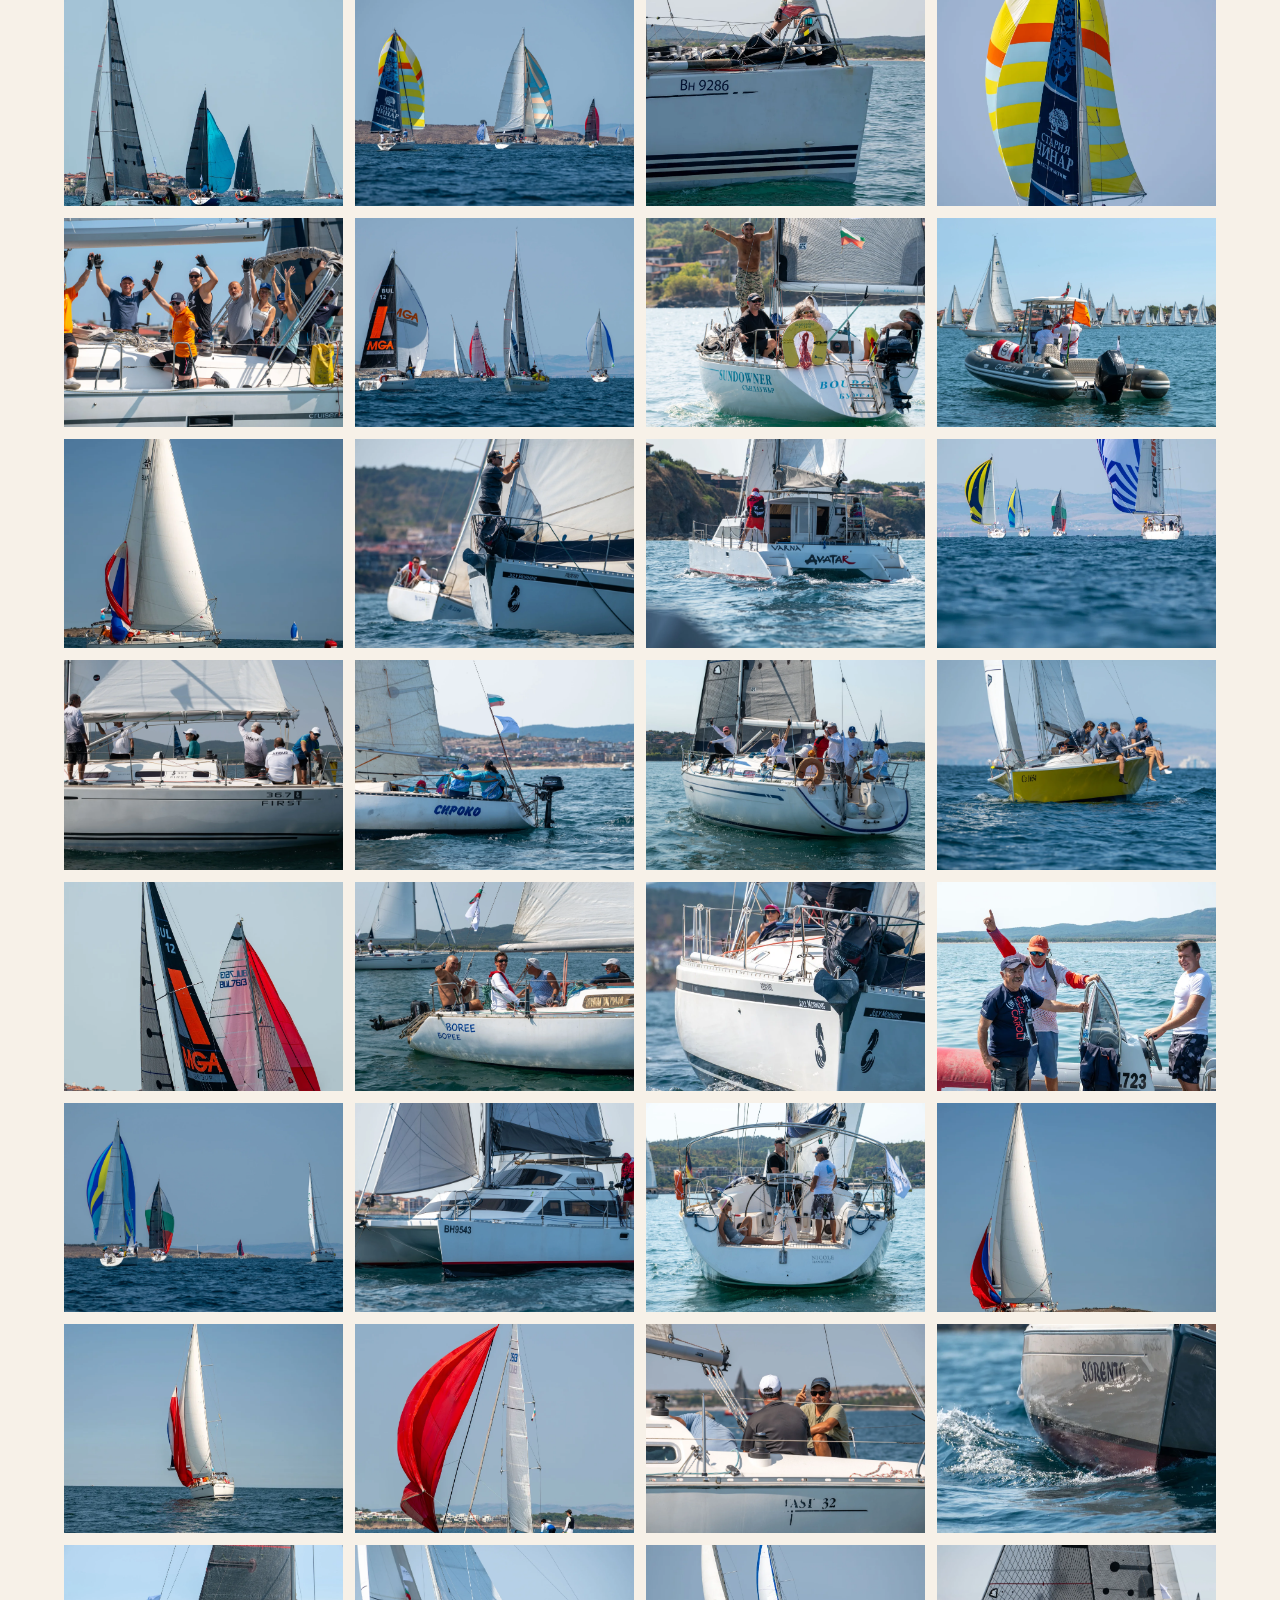
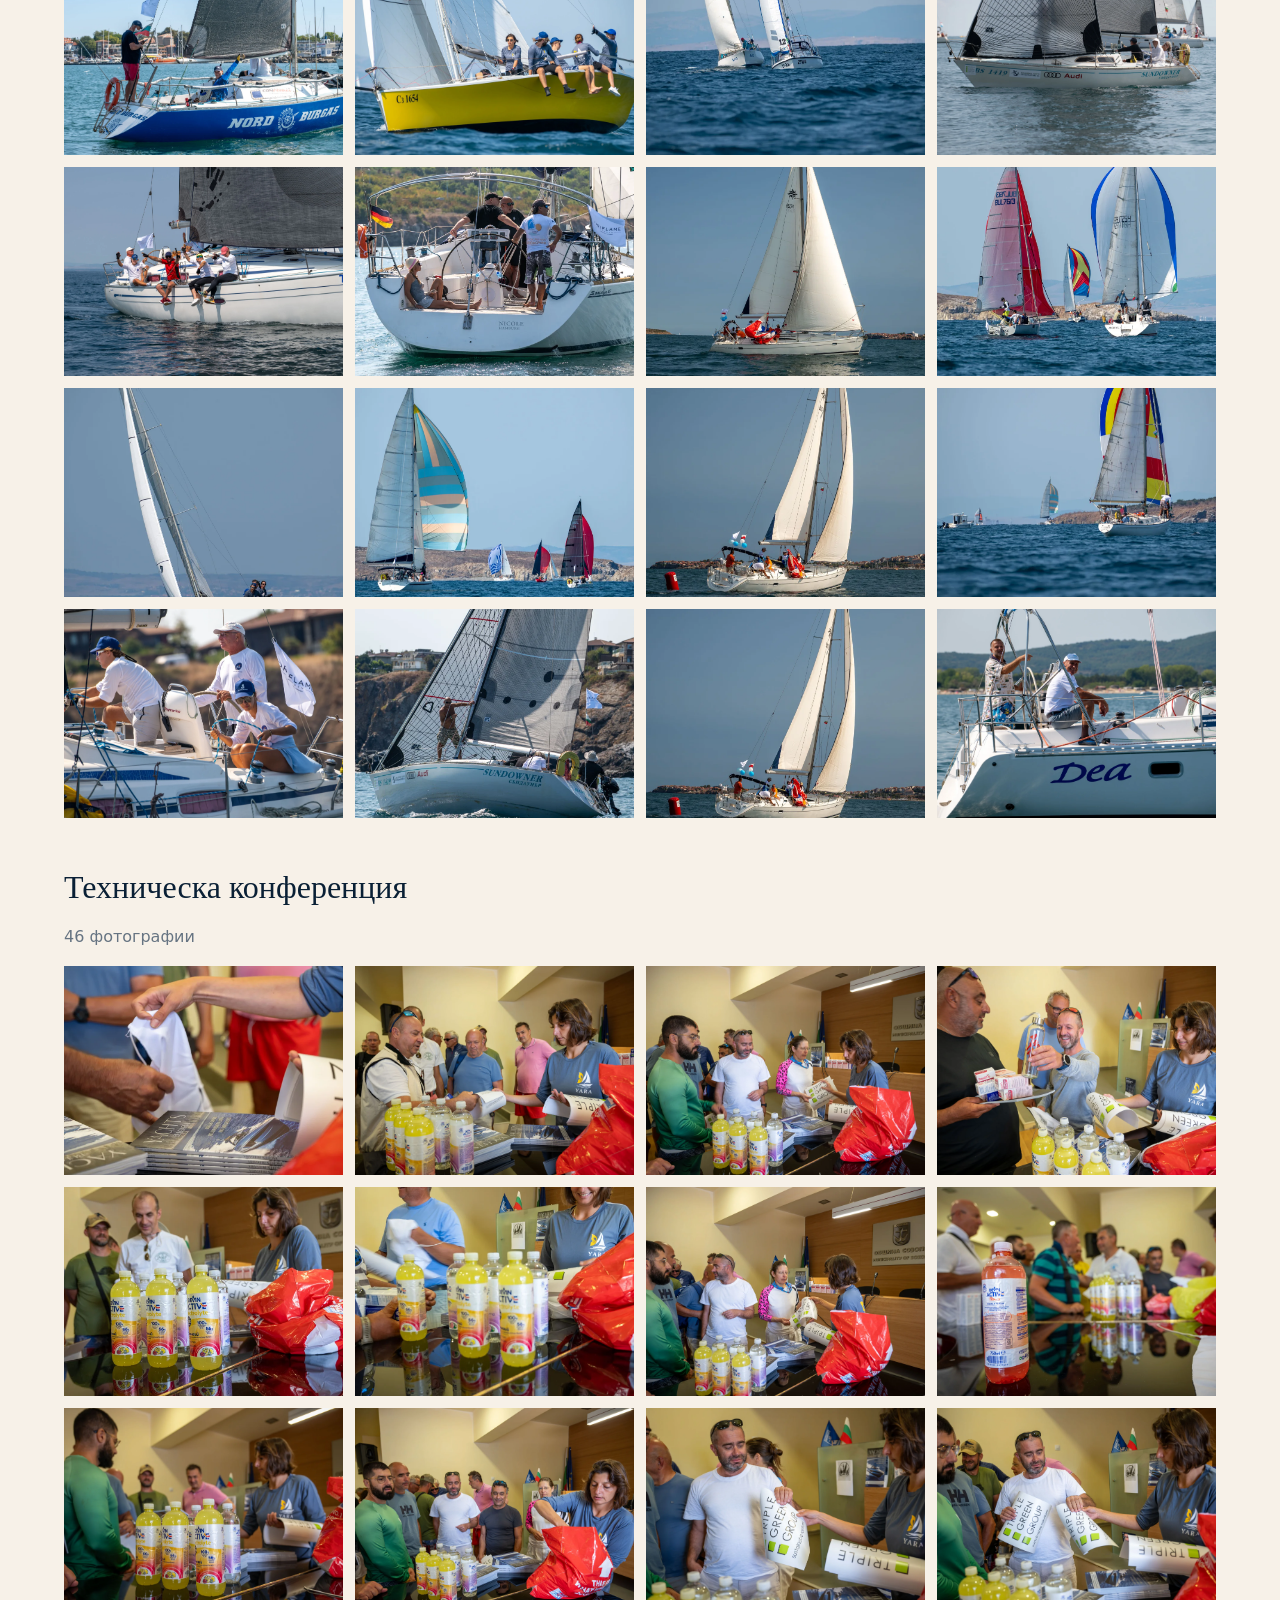
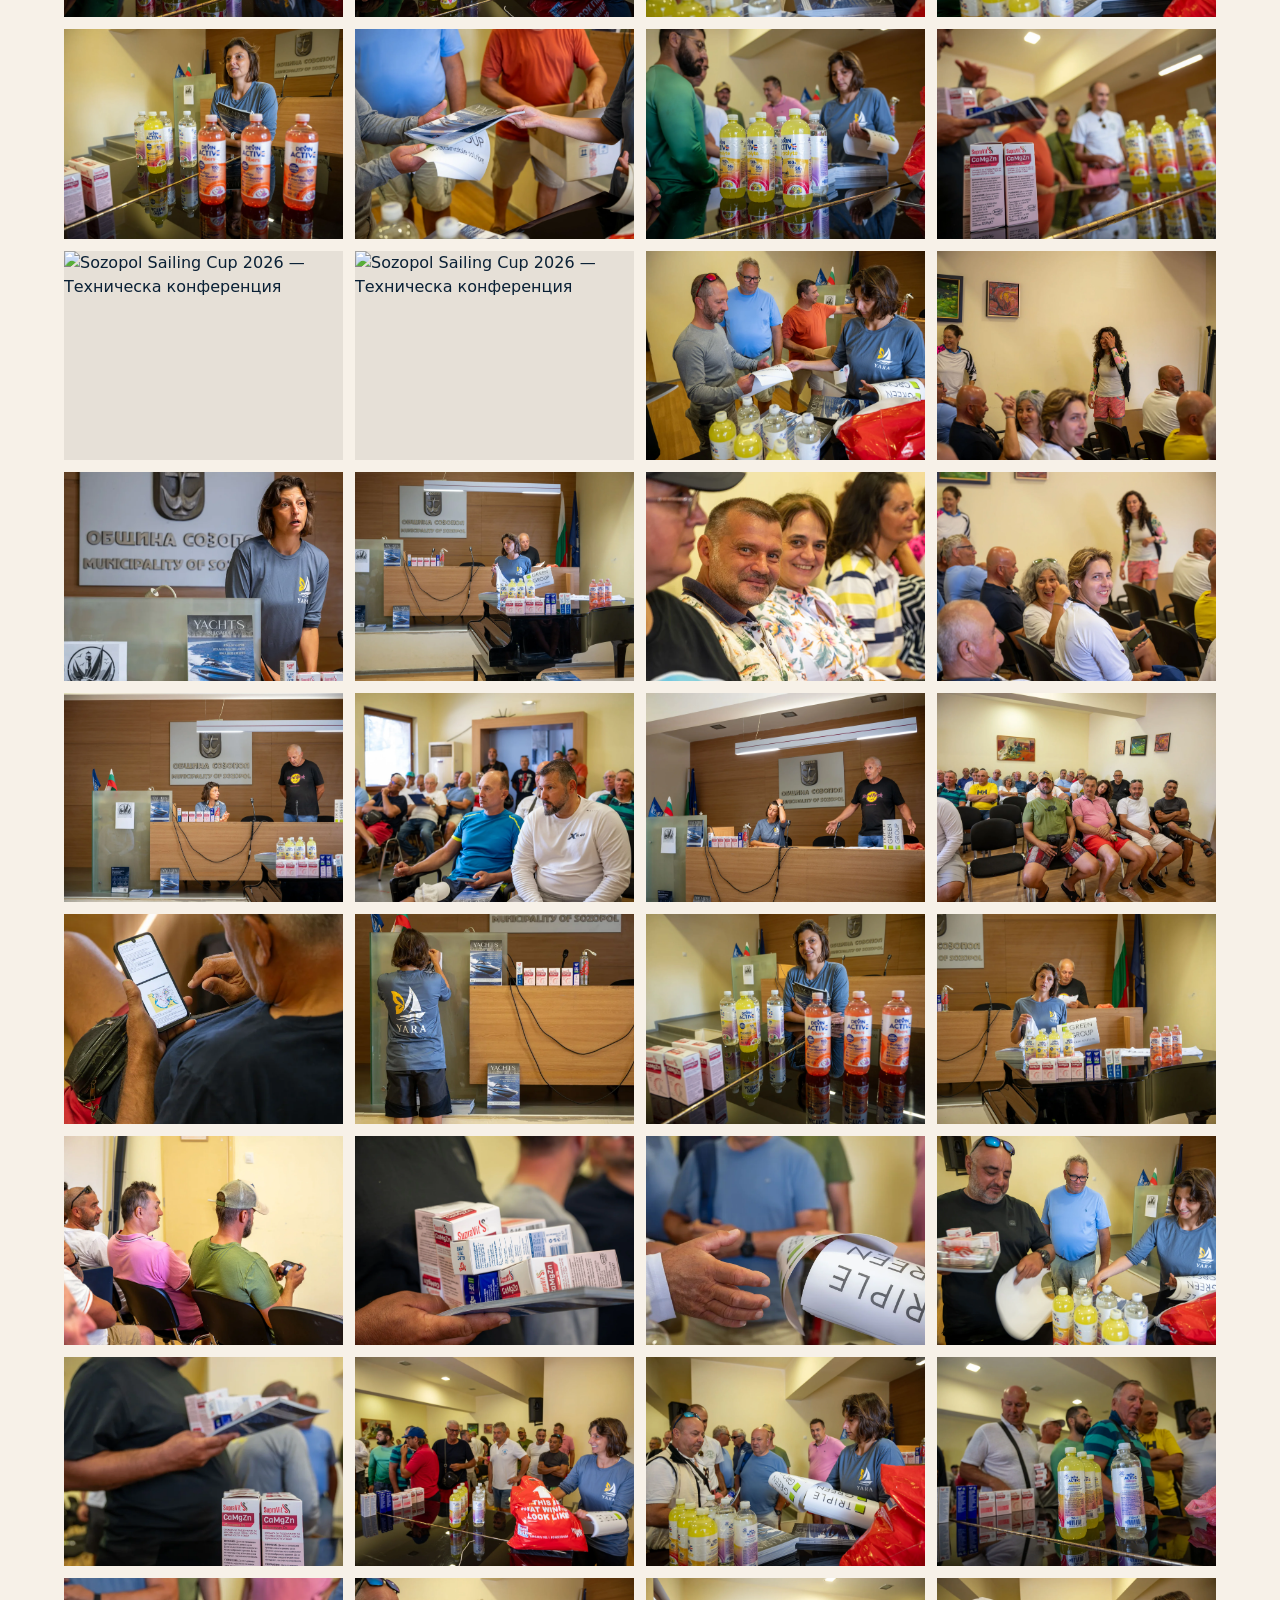
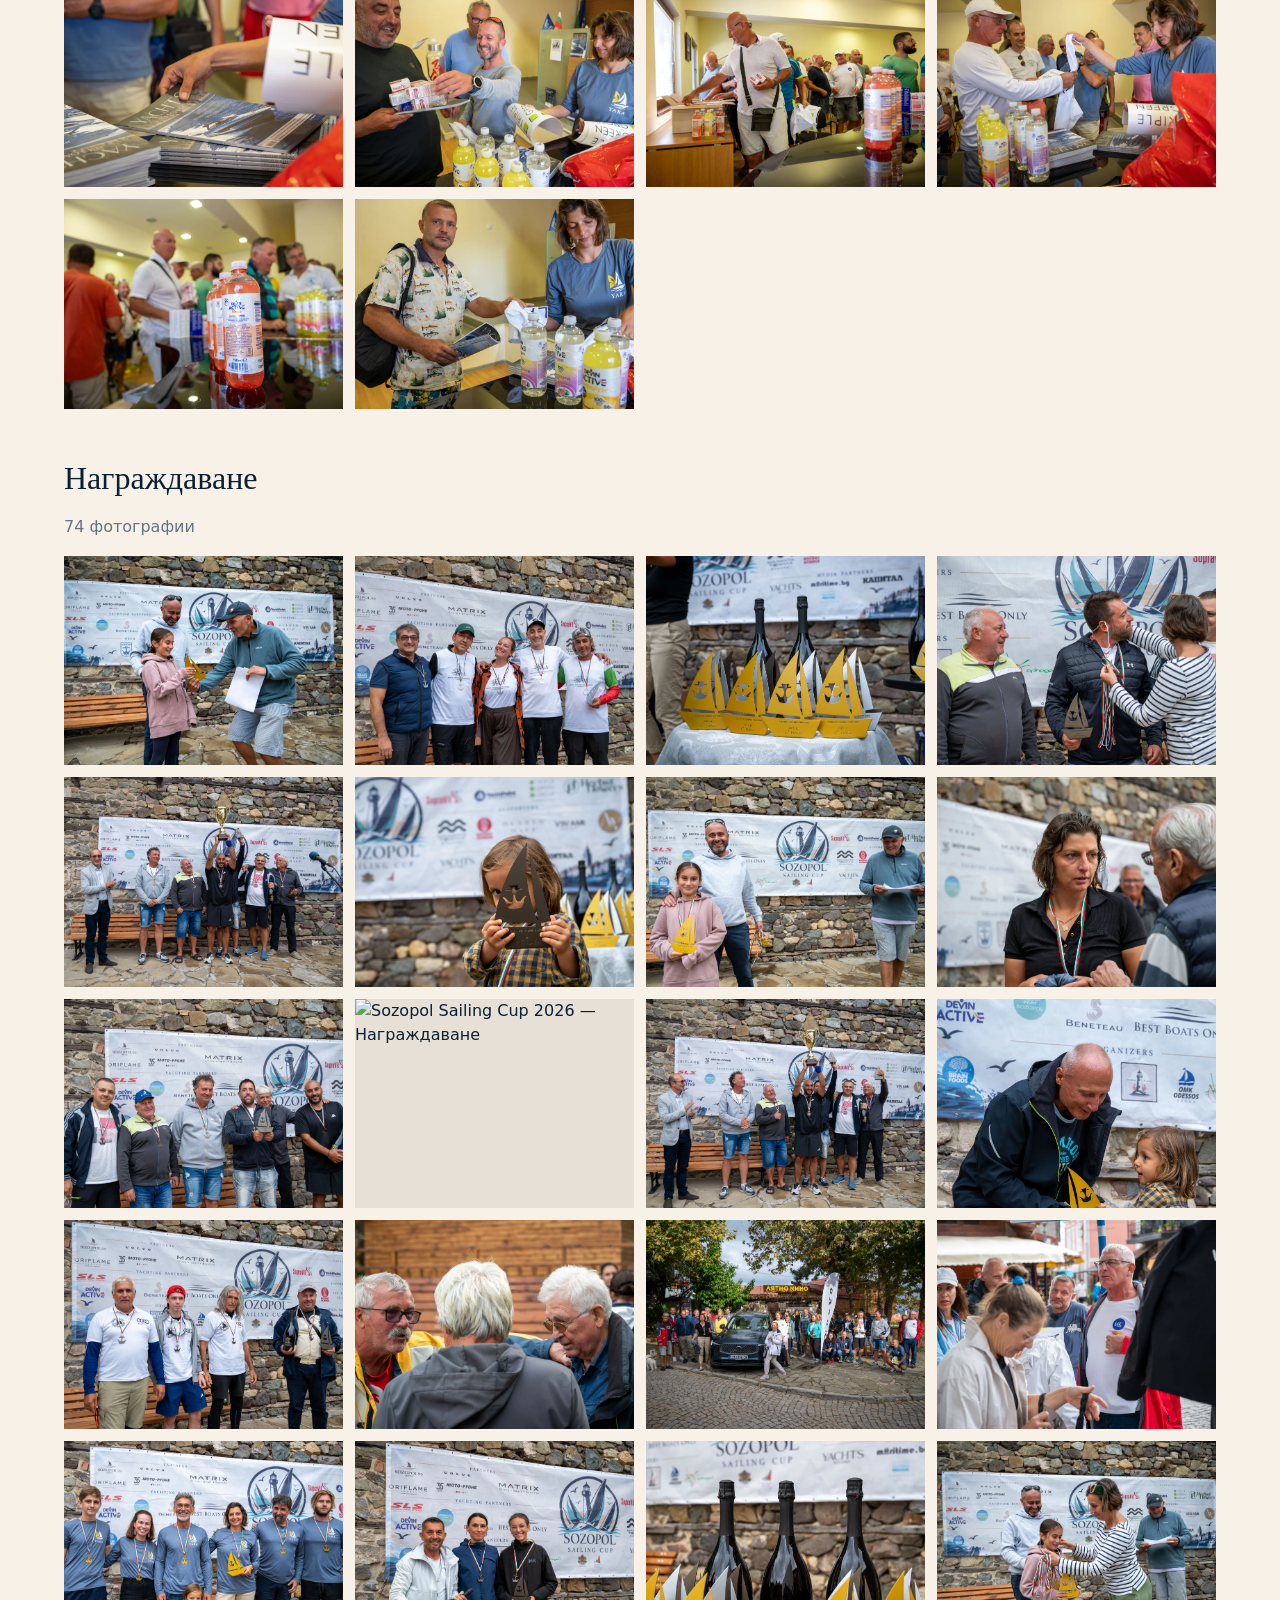
==== commit cd5a2919: "Add files via upload" ====
--- a/index.html
+++ b/index.html
@@ -369,6 +369,28 @@
   }
 }
 </style>
+<style id="ssc-2026-v2-style">
+/* New galleries: scoped styles, existing site sections remain unchanged */
+nav{gap:12px;font-size:11px;letter-spacing:0}
+.ssc-new-gallery{background:var(--paper);color:var(--ink);padding-top:75px;padding-bottom:75px}
+.ssc-new-gallery .section-head{max-width:920px;margin:0 auto 38px;text-align:center}
+.ssc-new-gallery .section-head h2{font-family:Georgia,serif;font-size:clamp(34px,4vw,58px);font-weight:400}
+.ssc-new-gallery .section-head p{line-height:1.7}
+.ssc-new-gallery h3{font-family:Georgia,serif;font-size:clamp(23px,2.5vw,35px);font-weight:400;margin:0 0 12px}
+.ssc-new-gallery .ssc-author{font-family:Georgia,serif;font-weight:400;font-size:clamp(28px,3vw,44px);color:var(--blue);margin:55px 0 26px;border-bottom:1px solid var(--line);padding-bottom:12px}
+.ssc-new-gallery .photo-collection{margin-bottom:45px}
+.ssc-new-gallery .photo-collection p{color:var(--muted);margin:0 0 16px}
+.ssc-photo-grid{display:grid;grid-template-columns:repeat(4,minmax(0,1fr));gap:12px}
+.ssc-photo-grid .photo-tile{display:block;overflow:hidden;background:#e6e0d7;aspect-ratio:4/3}
+.ssc-photo-grid img{height:100%;width:100%;object-fit:cover;transition:transform .25s}
+.ssc-photo-grid a:hover img{transform:scale(1.04)}
+.ssc-contest{background:var(--cream)}
+.ssc-winner{display:grid;grid-template-columns:minmax(0,1.3fr) minmax(240px,.7fr);align-items:center;gap:36px;background:#fff;border:1px solid var(--line);padding:18px;margin-bottom:42px}
+.ssc-winner img{width:100%;max-height:650px;object-fit:contain;background:#eee8dc}
+.ssc-winner h3{font-size:clamp(28px,4vw,52px);color:var(--blue)}
+@media(max-width:900px){.ssc-photo-grid{grid-template-columns:repeat(3,minmax(0,1fr))}.ssc-winner{grid-template-columns:1fr}}
+@media(max-width:600px){.ssc-photo-grid{grid-template-columns:repeat(2,minmax(0,1fr));gap:7px}}
+</style>
 </head>
 
 <body>
@@ -376,7 +398,7 @@
   <a class="brand" href="#top" aria-label="Sozopol Sailing Cup"><img src="ssc-logo.png" alt="Sozopol Sailing Cup"/><span>Sozopol<br><b>Sailing Cup</b></span></a>
   <button class="menu" id="menuBtn">Меню</button>
   <nav id="navlinks">
-    <a href="#cause">Кауза</a><a href="#regatta">Регата</a><a href="#registration">Регистрация</a><a href="#festival">Фестивал</a><a href="#photo-contest">Фотоконкурс</a><a href="#women">Фокус 2026</a><a href="#team">Екипът</a><a href="#media">Медии</a><a href="#partners">Партньори</a><a href="#contact">Контакти</a>
+    <a href="#cause">Кауза</a><a href="#regatta">Регата</a><a href="#registration">Регистрация</a><a href="#festival">Фестивал</a><a href="#photo-contest">Фотоконкурс</a><a href="#gallery-2025" data-bg="Фотогалерия 2025" data-en="Gallery 2025">Фотогалерия 2025</a><a href="#gallery-2026" data-bg="Фотогалерия 2026" data-en="Gallery 2026">Фотогалерия 2026</a><a href="#women">Фокус 2026</a><a href="#team">Екипът</a><a href="#media">Медии</a><a href="#partners">Партньори</a><a href="#contact">Контакти</a>
   </nav>
   <div class="lang"><button class="active" data-lang="bg">BG</button><button data-lang="en">EN</button></div>
 </header>
@@ -398,10 +420,10 @@
 </section>
 
 <section class="stats reveal" aria-label="Статистика">
-  <div><b>34</b><span data-bg="яхти в първото издание" data-en="yachts in the first edition">яхти в първото издание</span></div>
-  <div><b>170+</b><span data-bg="ветроходци на вода" data-en="sailors on the water">ветроходци на вода</span></div>
+  <div><b>40</b><span data-bg="яхти през 2026 г." data-en="yachts in 2026">яхти през 2026 г.</span></div>
+  <div><b>190</b><span data-bg="участници през 2026 г." data-en="participants in 2026">участници през 2026 г.</span></div>
   <div><b>3</b><span data-bg="дни регата и фестивал" data-en="days of racing and festival">дни регата и фестивал</span></div>
-  <div><b>2026</b><span data-bg="очакваме по-голям флот" data-en="a stronger fleet expected">очакваме по-голям флот</span></div>
+  <div><b>2026</b><span data-bg="второ издание" data-en="second edition">второ издание</span></div>
 </section>
 
 <section class="manifest section reveal">
@@ -464,7 +486,7 @@
   </div>
 </section>
 
-<section class="gallery section reveal">
+<section id="gallery-2025" class="gallery section reveal">
   <div class="section-head center"><p class="eyebrow">Кадри от регатата</p><h2>Флотилията, Созопол и морето — в кадрите от първото издание.</h2></div>
   <div class="mosaic regatta-mosaic">
     <img class="wide" src="regatta-1.jpg" alt="Яхти край Созопол"/>
@@ -476,140 +498,11 @@
   </div>
 </section>
 
-  <section id="photo-contest" class="section photo-contest reveal">
-
-  <div class="photo-contest-intro">
-    <p class="eyebrow">Фотоконкурс · Sozopol Sailing Cup 2026</p>
-
-    <h2>Покажи ни регатата през твоите очи.</h2>
-
-    <p class="photo-contest-lead">
-      Този път гледаме към морето и от брега.
-    </p>
-
-    <p>
-      Ако си в Созопол между 11 и 13 септември,
-      снимай Sozopol Sailing Cup от брега и участвай
-      във фотоконкурса на регатата.
-    </p>
-  </div>
-
-  <div class="contest-steps">
-
-    <article class="contest-step">
-      <span class="contest-number">01</span>
-      <h3>Харесай</h3>
-      <p>
-        Харесай Facebook страницата
-        <strong>Sozopol Sailing Cup</strong>.
-      </p>
-    </article>
-
-    <article class="contest-step">
-      <span class="contest-number">02</span>
-      <h3>Снимай</h3>
-      <p>
-        Направи свои авторски снимки на регатата
-        <strong>от брега</strong> по време на
-        Sozopol Sailing Cup 2026.
-      </p>
-    </article>
-
-    <article class="contest-step">
-      <span class="contest-number">03</span>
-      <h3>Публикувай</h3>
-      <p>
-        Публикувай снимките във Facebook или Instagram,
-        отбележи <strong>Sozopol Sailing Cup</strong>
-        и добави <strong>#SozopolSailingCup</strong>.
-      </p>
-    </article>
-
-    <article class="contest-step">
-      <span class="contest-number">04</span>
-      <h3>Участвай</h3>
-      <p>
-        Можеш да участваш с
-        <strong>колкото снимки пожелаеш</strong>.
-        Всяка фотография участва самостоятелно.
-      </p>
-    </article>
-
-  </div>
-
-  <div class="contest-highlight">
-
-    <div>
-      <small>Краен срок</small>
-      <strong>13 септември · 12:00 ч.</strong>
-    </div>
-
-    <div>
-      <small>Гласуване</small>
-      <strong>13 септември · 14:00 – 16:30 ч.</strong>
-    </div>
-
-  </div>
-
-  <div class="contest-rules">
-
-    <h3>Как избираме победителя?</h3>
-
-    <p>
-      Всички снимки, които отговарят на условията на конкурса,
-      ще бъдат публикувани <strong>едновременно в 14:00 ч. на
-      13 септември</strong> на Facebook страницата на
-      Sozopol Sailing Cup.
-    </p>
-
-    <p>
-      Гласуването ще бъде чрез реакции към отделните фотографии.
-      Печели <strong>снимката, събрала най-много реакции
-      до 16:30 ч.</strong>
-    </p>
-
-    <p>
-      Победителят ще бъде обявен и награден по време на
-      официалното награждаване на Sozopol Sailing Cup 2026
-      <strong>в 17:00 ч. на 13 септември в Лятното кино в Созопол.</strong>
-    </p>
-
-    <h3>Условия за участие</h3>
-
-    <ul>
-      <li>Снимките трябва да са авторски и заснети по време на Sozopol Sailing Cup 2026 – 11–13 септември.</li>
-
-      <li>Конкурсът е за публиката на регатата – снимките трябва да бъдат направени <strong>от брега</strong>.</li>
-
-      <li>Всеки участник може да участва с <strong>неограничен брой снимки</strong>.</li>
-
-      <li>Всяка снимка участва и се оценява самостоятелно.</li>
-
-      <li>За участие е необходимо да харесаш Facebook страницата на <strong>Sozopol Sailing Cup</strong>.</li>
-
-      <li>Публикацията трябва да отбелязва <strong>Sozopol Sailing Cup</strong> и да съдържа <strong>#SozopolSailingCup</strong>.</li>
-
-      <li>Публикацията или профилът трябва да бъдат публични, за да можем да открием снимката.</li>
-
-      <li>Крайният срок за участие е <strong>12:00 ч. на 13 септември 2026 г.</strong></li>
-
-      <li>
-        С участието си авторът се съгласява снимката му да бъде
-        публикувана от Sozopol Sailing Cup във връзка с провеждането
-        и популяризирането на конкурса, при посочване на автора.
-      </li>
-    </ul>
-
-    <p class="contest-final">
-      Снимай от брега. Улови момента. Покажи ни твоя Sozopol Sailing Cup.
-    </p>
-
-  </div>
-
-</section>
+  <section id="gallery-2026" class="section ssc-new-gallery"><div class="section-head center"><p class="eyebrow">Sozopol Sailing Cup</p><h2>Фотогалерия 2026</h2><p>Гонките, техническата конференция и награждаването — в кадри.</p></div><h2 class="ssc-author">Кадри на Драгомир Георгиев</h2><div class="photo-collection"><h3>Регата</h3><p>48 фотографии</p><div class="ssc-photo-grid"><a class="photo-tile" href="photos/dragomir/001.webp" target="_blank" rel="noopener"><img src="photos/dragomir/001.webp" alt="Sozopol Sailing Cup 2026 — Регата" loading="lazy"></a><a class="photo-tile" href="photos/dragomir/002.webp" target="_blank" rel="noopener"><img src="photos/dragomir/002.webp" alt="Sozopol Sailing Cup 2026 — Регата" loading="lazy"></a><a class="photo-tile" href="photos/dragomir/003.webp" target="_blank" rel="noopener"><img src="photos/dragomir/003.webp" alt="Sozopol Sailing Cup 2026 — Регата" loading="lazy"></a><a class="photo-tile" href="photos/dragomir/004.webp" target="_blank" rel="noopener"><img src="photos/dragomir/004.webp" alt="Sozopol Sailing Cup 2026 — Регата" loading="lazy"></a><a class="photo-tile" href="photos/dragomir/005.webp" target="_blank" rel="noopener"><img src="photos/dragomir/005.webp" alt="Sozopol Sailing Cup 2026 — Регата" loading="lazy"></a><a class="photo-tile" href="photos/dragomir/006.webp" target="_blank" rel="noopener"><img src="photos/dragomir/006.webp" alt="Sozopol Sailing Cup 2026 — Регата" loading="lazy"></a><a class="photo-tile" href="photos/dragomir/007.webp" target="_blank" rel="noopener"><img src="photos/dragomir/007.webp" alt="Sozopol Sailing Cup 2026 — Регата" loading="lazy"></a><a class="photo-tile" href="photos/dragomir/008.webp" target="_blank" rel="noopener"><img src="photos/dragomir/008.webp" alt="Sozopol Sailing Cup 2026 — Регата" loading="lazy"></a><a class="photo-tile" href="photos/dragomir/009.webp" target="_blank" rel="noopener"><img src="photos/dragomir/009.webp" alt="Sozopol Sailing Cup 2026 — Регата" loading="lazy"></a><a class="photo-tile" href="photos/dragomir/010.webp" target="_blank" rel="noopener"><img src="photos/dragomir/010.webp" alt="Sozopol Sailing Cup 2026 — Регата" loading="lazy"></a><a class="photo-tile" href="photos/dragomir/011.webp" target="_blank" rel="noopener"><img src="photos/dragomir/011.webp" alt="Sozopol Sailing Cup 2026 — Регата" loading="lazy"></a><a class="photo-tile" href="photos/dragomir/012.webp" target="_blank" rel="noopener"><img src="photos/dragomir/012.webp" alt="Sozopol Sailing Cup 2026 — Регата" loading="lazy"></a><a class="photo-tile" href="photos/dragomir/013.webp" target="_blank" rel="noopener"><img src="photos/dragomir/013.webp" alt="Sozopol Sailing Cup 2026 — Регата" loading="lazy"></a><a class="photo-tile" href="photos/dragomir/014.webp" target="_blank" rel="noopener"><img src="photos/dragomir/014.webp" alt="Sozopol Sailing Cup 2026 — Регата" loading="lazy"></a><a class="photo-tile" href="photos/dragomir/015.webp" target="_blank" rel="noopener"><img src="photos/dragomir/015.webp" alt="Sozopol Sailing Cup 2026 — Регата" loading="lazy"></a><a class="photo-tile" href="photos/dragomir/016.webp" target="_blank" rel="noopener"><img src="photos/dragomir/016.webp" alt="Sozopol Sailing Cup 2026 — Регата" loading="lazy"></a><a class="photo-tile" href="photos/dragomir/017.webp" target="_blank" rel="noopener"><img src="photos/dragomir/017.webp" alt="Sozopol Sailing Cup 2026 — Регата" loading="lazy"></a><a class="photo-tile" href="photos/dragomir/018.webp" target="_blank" rel="noopener"><img src="photos/dragomir/018.webp" alt="Sozopol Sailing Cup 2026 — Регата" loading="lazy"></a><a class="photo-tile" href="photos/dragomir/019.webp" target="_blank" rel="noopener"><img src="photos/dragomir/019.webp" alt="Sozopol Sailing Cup 2026 — Регата" loading="lazy"></a><a class="photo-tile" href="photos/dragomir/020.webp" target="_blank" rel="noopener"><img src="photos/dragomir/020.webp" alt="Sozopol Sailing Cup 2026 — Регата" loading="lazy"></a><a class="photo-tile" href="photos/dragomir/021.webp" target="_blank" rel="noopener"><img src="photos/dragomir/021.webp" alt="Sozopol Sailing Cup 2026 — Регата" loading="lazy"></a><a class="photo-tile" href="photos/dragomir/022.webp" target="_blank" rel="noopener"><img src="photos/dragomir/022.webp" alt="Sozopol Sailing Cup 2026 — Регата" loading="lazy"></a><a class="photo-tile" href="photos/dragomir/023.webp" target="_blank" rel="noopener"><img src="photos/dragomir/023.webp" alt="Sozopol Sailing Cup 2026 — Регата" loading="lazy"></a><a class="photo-tile" href="photos/dragomir/024.webp" target="_blank" rel="noopener"><img src="photos/dragomir/024.webp" alt="Sozopol Sailing Cup 2026 — Регата" loading="lazy"></a><a class="photo-tile" href="photos/dragomir/025.webp" target="_blank" rel="noopener"><img src="photos/dragomir/025.webp" alt="Sozopol Sailing Cup 2026 — Регата" loading="lazy"></a><a class="photo-tile" href="photos/dragomir/026.webp" target="_blank" rel="noopener"><img src="photos/dragomir/026.webp" alt="Sozopol Sailing Cup 2026 — Регата" loading="lazy"></a><a class="photo-tile" href="photos/dragomir/027.webp" target="_blank" rel="noopener"><img src="photos/dragomir/027.webp" alt="Sozopol Sailing Cup 2026 — Регата" loading="lazy"></a><a class="photo-tile" href="photos/dragomir/028.webp" target="_blank" rel="noopener"><img src="photos/dragomir/028.webp" alt="Sozopol Sailing Cup 2026 — Регата" loading="lazy"></a><a class="photo-tile" href="photos/dragomir/029.webp" target="_blank" rel="noopener"><img src="photos/dragomir/029.webp" alt="Sozopol Sailing Cup 2026 — Регата" loading="lazy"></a><a class="photo-tile" href="photos/dragomir/030.webp" target="_blank" rel="noopener"><img src="photos/dragomir/030.webp" alt="Sozopol Sailing Cup 2026 — Регата" loading="lazy"></a><a class="photo-tile" href="photos/dragomir/031.webp" target="_blank" rel="noopener"><img src="photos/dragomir/031.webp" alt="Sozopol Sailing Cup 2026 — Регата" loading="lazy"></a><a class="photo-tile" href="photos/dragomir/032.webp" target="_blank" rel="noopener"><img src="photos/dragomir/032.webp" alt="Sozopol Sailing Cup 2026 — Регата" loading="lazy"></a><a class="photo-tile" href="photos/dragomir/033.webp" target="_blank" rel="noopener"><img src="photos/dragomir/033.webp" alt="Sozopol Sailing Cup 2026 — Регата" loading="lazy"></a><a class="photo-tile" href="photos/dragomir/034.webp" target="_blank" rel="noopener"><img src="photos/dragomir/034.webp" alt="Sozopol Sailing Cup 2026 — Регата" loading="lazy"></a><a class="photo-tile" href="photos/dragomir/035.webp" target="_blank" rel="noopener"><img src="photos/dragomir/035.webp" alt="Sozopol Sailing Cup 2026 — Регата" loading="lazy"></a><a class="photo-tile" href="photos/dragomir/036.webp" target="_blank" rel="noopener"><img src="photos/dragomir/036.webp" alt="Sozopol Sailing Cup 2026 — Регата" loading="lazy"></a><a class="photo-tile" href="photos/dragomir/037.webp" target="_blank" rel="noopener"><img src="photos/dragomir/037.webp" alt="Sozopol Sailing Cup 2026 — Регата" loading="lazy"></a><a class="photo-tile" href="photos/dragomir/038.webp" target="_blank" rel="noopener"><img src="photos/dragomir/038.webp" alt="Sozopol Sailing Cup 2026 — Регата" loading="lazy"></a><a class="photo-tile" href="photos/dragomir/039.webp" target="_blank" rel="noopener"><img src="photos/dragomir/039.webp" alt="Sozopol Sailing Cup 2026 — Регата" loading="lazy"></a><a class="photo-tile" href="photos/dragomir/040.webp" target="_blank" rel="noopener"><img src="photos/dragomir/040.webp" alt="Sozopol Sailing Cup 2026 — Регата" loading="lazy"></a><a class="photo-tile" href="photos/dragomir/041.webp" target="_blank" rel="noopener"><img src="photos/dragomir/041.webp" alt="Sozopol Sailing Cup 2026 — Регата" loading="lazy"></a><a class="photo-tile" href="photos/dragomir/042.webp" target="_blank" rel="noopener"><img src="photos/dragomir/042.webp" alt="Sozopol Sailing Cup 2026 — Регата" loading="lazy"></a><a class="photo-tile" href="photos/dragomir/043.webp" target="_blank" rel="noopener"><img src="photos/dragomir/043.webp" alt="Sozopol Sailing Cup 2026 — Регата" loading="lazy"></a><a class="photo-tile" href="photos/dragomir/044.webp" target="_blank" rel="noopener"><img src="photos/dragomir/044.webp" alt="Sozopol Sailing Cup 2026 — Регата" loading="lazy"></a><a class="photo-tile" href="photos/dragomir/045.webp" target="_blank" rel="noopener"><img src="photos/dragomir/045.webp" alt="Sozopol Sailing Cup 2026 — Регата" loading="lazy"></a><a class="photo-tile" href="photos/dragomir/046.webp" target="_blank" rel="noopener"><img src="photos/dragomir/046.webp" alt="Sozopol Sailing Cup 2026 — Регата" loading="lazy"></a><a class="photo-tile" href="photos/dragomir/047.webp" target="_blank" rel="noopener"><img src="photos/dragomir/047.webp" alt="Sozopol Sailing Cup 2026 — Регата" loading="lazy"></a><a class="photo-tile" href="photos/dragomir/048.webp" target="_blank" rel="noopener"><img src="photos/dragomir/048.webp" alt="Sozopol Sailing Cup 2026 — Регата" loading="lazy"></a></div></div><div class="photo-collection"><h3>Техническа конференция</h3><p>46 фотографии</p><div class="ssc-photo-grid"><a class="photo-tile" href="photos/dragomir/049.webp" target="_blank" rel="noopener"><img src="photos/dragomir/049.webp" alt="Sozopol Sailing Cup 2026 — Техническа конференция" loading="lazy"></a><a class="photo-tile" href="photos/dragomir/050.webp" target="_blank" rel="noopener"><img src="photos/dragomir/050.webp" alt="Sozopol Sailing Cup 2026 — Техническа конференция" loading="lazy"></a><a class="photo-tile" href="photos/dragomir/051.webp" target="_blank" rel="noopener"><img src="photos/dragomir/051.webp" alt="Sozopol Sailing Cup 2026 — Техническа конференция" loading="lazy"></a><a class="photo-tile" href="photos/dragomir/052.webp" target="_blank" rel="noopener"><img src="photos/dragomir/052.webp" alt="Sozopol Sailing Cup 2026 — Техническа конференция" loading="lazy"></a><a class="photo-tile" href="photos/dragomir/053.webp" target="_blank" rel="noopener"><img src="photos/dragomir/053.webp" alt="Sozopol Sailing Cup 2026 — Техническа конференция" loading="lazy"></a><a class="photo-tile" href="photos/dragomir/054.webp" target="_blank" rel="noopener"><img src="photos/dragomir/054.webp" alt="Sozopol Sailing Cup 2026 — Техническа конференция" loading="lazy"></a><a class="photo-tile" href="photos/dragomir/055.webp" target="_blank" rel="noopener"><img src="photos/dragomir/055.webp" alt="Sozopol Sailing Cup 2026 — Техническа конференция" loading="lazy"></a><a class="photo-tile" href="photos/dragomir/056.webp" target="_blank" rel="noopener"><img src="photos/dragomir/056.webp" alt="Sozopol Sailing Cup 2026 — Техническа конференция" loading="lazy"></a><a class="photo-tile" href="photos/dragomir/057.webp" target="_blank" rel="noopener"><img src="photos/dragomir/057.webp" alt="Sozopol Sailing Cup 2026 — Техническа конференция" loading="lazy"></a><a class="photo-tile" href="photos/dragomir/058.webp" target="_blank" rel="noopener"><img src="photos/dragomir/058.webp" alt="Sozopol Sailing Cup 2026 — Техническа конференция" loading="lazy"></a><a class="photo-tile" href="photos/dragomir/059.webp" target="_blank" rel="noopener"><img src="photos/dragomir/059.webp" alt="Sozopol Sailing Cup 2026 — Техническа конференция" loading="lazy"></a><a class="photo-tile" href="photos/dragomir/060.webp" target="_blank" rel="noopener"><img src="photos/dragomir/060.webp" alt="Sozopol Sailing Cup 2026 — Техническа конференция" loading="lazy"></a><a class="photo-tile" href="photos/dragomir/061.webp" target="_blank" rel="noopener"><img src="photos/dragomir/061.webp" alt="Sozopol Sailing Cup 2026 — Техническа конференция" loading="lazy"></a><a class="photo-tile" href="photos/dragomir/062.webp" target="_blank" rel="noopener"><img src="photos/dragomir/062.webp" alt="Sozopol Sailing Cup 2026 — Техническа конференция" loading="lazy"></a><a class="photo-tile" href="photos/dragomir/063.webp" target="_blank" rel="noopener"><img src="photos/dragomir/063.webp" alt="Sozopol Sailing Cup 2026 — Техническа конференция" loading="lazy"></a><a class="photo-tile" href="photos/dragomir/064.webp" target="_blank" rel="noopener"><img src="photos/dragomir/064.webp" alt="Sozopol Sailing Cup 2026 — Техническа конференция" loading="lazy"></a><a class="photo-tile" href="photos/dragomir/065.webp" target="_blank" rel="noopener"><img src="photos/dragomir/065.webp" alt="Sozopol Sailing Cup 2026 — Техническа конференция" loading="lazy"></a><a class="photo-tile" href="photos/dragomir/066.webp" target="_blank" rel="noopener"><img src="photos/dragomir/066.webp" alt="Sozopol Sailing Cup 2026 — Техническа конференция" loading="lazy"></a><a class="photo-tile" href="photos/dragomir/067.webp" target="_blank" rel="noopener"><img src="photos/dragomir/067.webp" alt="Sozopol Sailing Cup 2026 — Техническа конференция" loading="lazy"></a><a class="photo-tile" href="photos/dragomir/068.webp" target="_blank" rel="noopener"><img src="photos/dragomir/068.webp" alt="Sozopol Sailing Cup 2026 — Техническа конференция" loading="lazy"></a><a class="photo-tile" href="photos/dragomir/069.webp" target="_blank" rel="noopener"><img src="photos/dragomir/069.webp" alt="Sozopol Sailing Cup 2026 — Техническа конференция" loading="lazy"></a><a class="photo-tile" href="photos/dragomir/070.webp" target="_blank" rel="noopener"><img src="photos/dragomir/070.webp" alt="Sozopol Sailing Cup 2026 — Техническа конференция" loading="lazy"></a><a class="photo-tile" href="photos/dragomir/071.webp" target="_blank" rel="noopener"><img src="photos/dragomir/071.webp" alt="Sozopol Sailing Cup 2026 — Техническа конференция" loading="lazy"></a><a class="photo-tile" href="photos/dragomir/072.webp" target="_blank" rel="noopener"><img src="photos/dragomir/072.webp" alt="Sozopol Sailing Cup 2026 — Техническа конференция" loading="lazy"></a><a class="photo-tile" href="photos/dragomir/073.webp" target="_blank" rel="noopener"><img src="photos/dragomir/073.webp" alt="Sozopol Sailing Cup 2026 — Техническа конференция" loading="lazy"></a><a class="photo-tile" href="photos/dragomir/074.webp" target="_blank" rel="noopener"><img src="photos/dragomir/074.webp" alt="Sozopol Sailing Cup 2026 — Техническа конференция" loading="lazy"></a><a class="photo-tile" href="photos/dragomir/075.webp" target="_blank" rel="noopener"><img src="photos/dragomir/075.webp" alt="Sozopol Sailing Cup 2026 — Техническа конференция" loading="lazy"></a><a class="photo-tile" href="photos/dragomir/076.webp" target="_blank" rel="noopener"><img src="photos/dragomir/076.webp" alt="Sozopol Sailing Cup 2026 — Техническа конференция" loading="lazy"></a><a class="photo-tile" href="photos/dragomir/077.webp" target="_blank" rel="noopener"><img src="photos/dragomir/077.webp" alt="Sozopol Sailing Cup 2026 — Техническа конференция" loading="lazy"></a><a class="photo-tile" href="photos/dragomir/078.webp" target="_blank" rel="noopener"><img src="photos/dragomir/078.webp" alt="Sozopol Sailing Cup 2026 — Техническа конференция" loading="lazy"></a><a class="photo-tile" href="photos/dragomir/079.webp" target="_blank" rel="noopener"><img src="photos/dragomir/079.webp" alt="Sozopol Sailing Cup 2026 — Техническа конференция" loading="lazy"></a><a class="photo-tile" href="photos/dragomir/080.webp" target="_blank" rel="noopener"><img src="photos/dragomir/080.webp" alt="Sozopol Sailing Cup 2026 — Техническа конференция" loading="lazy"></a><a class="photo-tile" href="photos/dragomir/081.webp" target="_blank" rel="noopener"><img src="photos/dragomir/081.webp" alt="Sozopol Sailing Cup 2026 — Техническа конференция" loading="lazy"></a><a class="photo-tile" href="photos/dragomir/082.webp" target="_blank" rel="noopener"><img src="photos/dragomir/082.webp" alt="Sozopol Sailing Cup 2026 — Техническа конференция" loading="lazy"></a><a class="photo-tile" href="photos/dragomir/083.webp" target="_blank" rel="noopener"><img src="photos/dragomir/083.webp" alt="Sozopol Sailing Cup 2026 — Техническа конференция" loading="lazy"></a><a class="photo-tile" href="photos/dragomir/084.webp" target="_blank" rel="noopener"><img src="photos/dragomir/084.webp" alt="Sozopol Sailing Cup 2026 — Техническа конференция" loading="lazy"></a><a class="photo-tile" href="photos/dragomir/085.webp" target="_blank" rel="noopener"><img src="photos/dragomir/085.webp" alt="Sozopol Sailing Cup 2026 — Техническа конференция" loading="lazy"></a><a class="photo-tile" href="photos/dragomir/086.webp" target="_blank" rel="noopener"><img src="photos/dragomir/086.webp" alt="Sozopol Sailing Cup 2026 — Техническа конференция" loading="lazy"></a><a class="photo-tile" href="photos/dragomir/087.webp" target="_blank" rel="noopener"><img src="photos/dragomir/087.webp" alt="Sozopol Sailing Cup 2026 — Техническа конференция" loading="lazy"></a><a class="photo-tile" href="photos/dragomir/088.webp" target="_blank" rel="noopener"><img src="photos/dragomir/088.webp" alt="Sozopol Sailing Cup 2026 — Техническа конференция" loading="lazy"></a><a class="photo-tile" href="photos/dragomir/089.webp" target="_blank" rel="noopener"><img src="photos/dragomir/089.webp" alt="Sozopol Sailing Cup 2026 — Техническа конференция" loading="lazy"></a><a class="photo-tile" href="photos/dragomir/090.webp" target="_blank" rel="noopener"><img src="photos/dragomir/090.webp" alt="Sozopol Sailing Cup 2026 — Техническа конференция" loading="lazy"></a><a class="photo-tile" href="photos/dragomir/091.webp" target="_blank" rel="noopener"><img src="photos/dragomir/091.webp" alt="Sozopol Sailing Cup 2026 — Техническа конференция" loading="lazy"></a><a class="photo-tile" href="photos/dragomir/092.webp" target="_blank" rel="noopener"><img src="photos/dragomir/092.webp" alt="Sozopol Sailing Cup 2026 — Техническа конференция" loading="lazy"></a><a class="photo-tile" href="photos/dragomir/093.webp" target="_blank" rel="noopener"><img src="photos/dragomir/093.webp" alt="Sozopol Sailing Cup 2026 — Техническа конференция" loading="lazy"></a><a class="photo-tile" href="photos/dragomir/094.webp" target="_blank" rel="noopener"><img src="photos/dragomir/094.webp" alt="Sozopol Sailing Cup 2026 — Техническа конференция" loading="lazy"></a></div></div><div class="photo-collection"><h3>Награждаване</h3><p>74 фотографии</p><div class="ssc-photo-grid"><a class="photo-tile" href="photos/dragomir/095.webp" target="_blank" rel="noopener"><img src="photos/dragomir/095.webp" alt="Sozopol Sailing Cup 2026 — Награждаване" loading="lazy"></a><a class="photo-tile" href="photos/dragomir/096.webp" target="_blank" rel="noopener"><img src="photos/dragomir/096.webp" alt="Sozopol Sailing Cup 2026 — Награждаване" loading="lazy"></a><a class="photo-tile" href="photos/dragomir/097.webp" target="_blank" rel="noopener"><img src="photos/dragomir/097.webp" alt="Sozopol Sailing Cup 2026 — Награждаване" loading="lazy"></a><a class="photo-tile" href="photos/dragomir/098.webp" target="_blank" rel="noopener"><img src="photos/dragomir/098.webp" alt="Sozopol Sailing Cup 2026 — Награждаване" loading="lazy"></a><a class="photo-tile" href="photos/dragomir/099.webp" target="_blank" rel="noopener"><img src="photos/dragomir/099.webp" alt="Sozopol Sailing Cup 2026 — Награждаване" loading="lazy"></a><a class="photo-tile" href="photos/dragomir/100.webp" target="_blank" rel="noopener"><img src="photos/dragomir/100.webp" alt="Sozopol Sailing Cup 2026 — Награждаване" loading="lazy"></a><a class="photo-tile" href="photos/dragomir/101.webp" target="_blank" rel="noopener"><img src="photos/dragomir/101.webp" alt="Sozopol Sailing Cup 2026 — Награждаване" loading="lazy"></a><a class="photo-tile" href="photos/dragomir/102.webp" target="_blank" rel="noopener"><img src="photos/dragomir/102.webp" alt="Sozopol Sailing Cup 2026 — Награждаване" loading="lazy"></a><a class="photo-tile" href="photos/dragomir/103.webp" target="_blank" rel="noopener"><img src="photos/dragomir/103.webp" alt="Sozopol Sailing Cup 2026 — Награждаване" loading="lazy"></a><a class="photo-tile" href="photos/dragomir/104.webp" target="_blank" rel="noopener"><img src="photos/dragomir/104.webp" alt="Sozopol Sailing Cup 2026 — Награждаване" loading="lazy"></a><a class="photo-tile" href="photos/dragomir/105.webp" target="_blank" rel="noopener"><img src="photos/dragomir/105.webp" alt="Sozopol Sailing Cup 2026 — Награждаване" loading="lazy"></a><a class="photo-tile" href="photos/dragomir/106.webp" target="_blank" rel="noopener"><img src="photos/dragomir/106.webp" alt="Sozopol Sailing Cup 2026 — Награждаване" loading="lazy"></a><a class="photo-tile" href="photos/dragomir/107.webp" target="_blank" rel="noopener"><img src="photos/dragomir/107.webp" alt="Sozopol Sailing Cup 2026 — Награждаване" loading="lazy"></a><a class="photo-tile" href="photos/dragomir/108.webp" target="_blank" rel="noopener"><img src="photos/dragomir/108.webp" alt="Sozopol Sailing Cup 2026 — Награждаване" loading="lazy"></a><a class="photo-tile" href="photos/dragomir/109.webp" target="_blank" rel="noopener"><img src="photos/dragomir/109.webp" alt="Sozopol Sailing Cup 2026 — Награждаване" loading="lazy"></a><a class="photo-tile" href="photos/dragomir/110.webp" target="_blank" rel="noopener"><img src="photos/dragomir/110.webp" alt="Sozopol Sailing Cup 2026 — Награждаване" loading="lazy"></a><a class="photo-tile" href="photos/dragomir/111.webp" target="_blank" rel="noopener"><img src="photos/dragomir/111.webp" alt="Sozopol Sailing Cup 2026 — Награждаване" loading="lazy"></a><a class="photo-tile" href="photos/dragomir/112.webp" target="_blank" rel="noopener"><img src="photos/dragomir/112.webp" alt="Sozopol Sailing Cup 2026 — Награждаване" loading="lazy"></a><a class="photo-tile" href="photos/dragomir/113.webp" target="_blank" rel="noopener"><img src="photos/dragomir/113.webp" alt="Sozopol Sailing Cup 2026 — Награждаване" loading="lazy"></a><a class="photo-tile" href="photos/dragomir/114.webp" target="_blank" rel="noopener"><img src="photos/dragomir/114.webp" alt="Sozopol Sailing Cup 2026 — Награждаване" loading="lazy"></a><a class="photo-tile" href="photos/dragomir/115.webp" target="_blank" rel="noopener"><img src="photos/dragomir/115.webp" alt="Sozopol Sailing Cup 2026 — Награждаване" loading="lazy"></a><a class="photo-tile" href="photos/dragomir/116.webp" target="_blank" rel="noopener"><img src="photos/dragomir/116.webp" alt="Sozopol Sailing Cup 2026 — Награждаване" loading="lazy"></a><a class="photo-tile" href="photos/dragomir/117.webp" target="_blank" rel="noopener"><img src="photos/dragomir/117.webp" alt="Sozopol Sailing Cup 2026 — Награждаване" loading="lazy"></a><a class="photo-tile" href="photos/dragomir/118.webp" target="_blank" rel="noopener"><img src="photos/dragomir/118.webp" alt="Sozopol Sailing Cup 2026 — Награждаване" loading="lazy"></a><a class="photo-tile" href="photos/dragomir/119.webp" target="_blank" rel="noopener"><img src="photos/dragomir/119.webp" alt="Sozopol Sailing Cup 2026 — Награждаване" loading="lazy"></a><a class="photo-tile" href="photos/dragomir/120.webp" target="_blank" rel="noopener"><img src="photos/dragomir/120.webp" alt="Sozopol Sailing Cup 2026 — Награждаване" loading="lazy"></a><a class="photo-tile" href="photos/dragomir/121.webp" target="_blank" rel="noopener"><img src="photos/dragomir/121.webp" alt="Sozopol Sailing Cup 2026 — Награждаване" loading="lazy"></a><a class="photo-tile" href="photos/dragomir/122.webp" target="_blank" rel="noopener"><img src="photos/dragomir/122.webp" alt="Sozopol Sailing Cup 2026 — Награждаване" loading="lazy"></a><a class="photo-tile" href="photos/dragomir/123.webp" target="_blank" rel="noopener"><img src="photos/dragomir/123.webp" alt="Sozopol Sailing Cup 2026 — Награждаване" loading="lazy"></a><a class="photo-tile" href="photos/dragomir/124.webp" target="_blank" rel="noopener"><img src="photos/dragomir/124.webp" alt="Sozopol Sailing Cup 2026 — Награждаване" loading="lazy"></a><a class="photo-tile" href="photos/dragomir/125.webp" target="_blank" rel="noopener"><img src="photos/dragomir/125.webp" alt="Sozopol Sailing Cup 2026 — Награждаване" loading="lazy"></a><a class="photo-tile" href="photos/dragomir/126.webp" target="_blank" rel="noopener"><img src="photos/dragomir/126.webp" alt="Sozopol Sailing Cup 2026 — Награждаване" loading="lazy"></a><a class="photo-tile" href="photos/dragomir/127.webp" target="_blank" rel="noopener"><img src="photos/dragomir/127.webp" alt="Sozopol Sailing Cup 2026 — Награждаване" loading="lazy"></a><a class="photo-tile" href="photos/dragomir/128.webp" target="_blank" rel="noopener"><img src="photos/dragomir/128.webp" alt="Sozopol Sailing Cup 2026 — Награждаване" loading="lazy"></a><a class="photo-tile" href="photos/dragomir/129.webp" target="_blank" rel="noopener"><img src="photos/dragomir/129.webp" alt="Sozopol Sailing Cup 2026 — Награждаване" loading="lazy"></a><a class="photo-tile" href="photos/dragomir/130.webp" target="_blank" rel="noopener"><img src="photos/dragomir/130.webp" alt="Sozopol Sailing Cup 2026 — Награждаване" loading="lazy"></a><a class="photo-tile" href="photos/dragomir/131.webp" target="_blank" rel="noopener"><img src="photos/dragomir/131.webp" alt="Sozopol Sailing Cup 2026 — Награждаване" loading="lazy"></a><a class="photo-tile" href="photos/dragomir/132.webp" target="_blank" rel="noopener"><img src="photos/dragomir/132.webp" alt="Sozopol Sailing Cup 2026 — Награждаване" loading="lazy"></a><a class="photo-tile" href="photos/dragomir/133.webp" target="_blank" rel="noopener"><img src="photos/dragomir/133.webp" alt="Sozopol Sailing Cup 2026 — Награждаване" loading="lazy"></a><a class="photo-tile" href="photos/dragomir/134.webp" target="_blank" rel="noopener"><img src="photos/dragomir/134.webp" alt="Sozopol Sailing Cup 2026 — Награждаване" loading="lazy"></a><a class="photo-tile" href="photos/dragomir/135.webp" target="_blank" rel="noopener"><img src="photos/dragomir/135.webp" alt="Sozopol Sailing Cup 2026 — Награждаване" loading="lazy"></a><a class="photo-tile" href="photos/dragomir/136.webp" target="_blank" rel="noopener"><img src="photos/dragomir/136.webp" alt="Sozopol Sailing Cup 2026 — Награждаване" loading="lazy"></a><a class="photo-tile" href="photos/dragomir/137.webp" target="_blank" rel="noopener"><img src="photos/dragomir/137.webp" alt="Sozopol Sailing Cup 2026 — Награждаване" loading="lazy"></a><a class="photo-tile" href="photos/dragomir/138.webp" target="_blank" rel="noopener"><img src="photos/dragomir/138.webp" alt="Sozopol Sailing Cup 2026 — Награждаване" loading="lazy"></a><a class="photo-tile" href="photos/dragomir/139.webp" target="_blank" rel="noopener"><img src="photos/dragomir/139.webp" alt="Sozopol Sailing Cup 2026 — Награждаване" loading="lazy"></a><a class="photo-tile" href="photos/dragomir/140.webp" target="_blank" rel="noopener"><img src="photos/dragomir/140.webp" alt="Sozopol Sailing Cup 2026 — Награждаване" loading="lazy"></a><a class="photo-tile" href="photos/dragomir/141.webp" target="_blank" rel="noopener"><img src="photos/dragomir/141.webp" alt="Sozopol Sailing Cup 2026 — Награждаване" loading="lazy"></a><a class="photo-tile" href="photos/dragomir/142.webp" target="_blank" rel="noopener"><img src="photos/dragomir/142.webp" alt="Sozopol Sailing Cup 2026 — Награждаване" loading="lazy"></a><a class="photo-tile" href="photos/dragomir/143.webp" target="_blank" rel="noopener"><img src="photos/dragomir/143.webp" alt="Sozopol Sailing Cup 2026 — Награждаване" loading="lazy"></a><a class="photo-tile" href="photos/dragomir/144.webp" target="_blank" rel="noopener"><img src="photos/dragomir/144.webp" alt="Sozopol Sailing Cup 2026 — Награждаване" loading="lazy"></a><a class="photo-tile" href="photos/dragomir/145.webp" target="_blank" rel="noopener"><img src="photos/dragomir/145.webp" alt="Sozopol Sailing Cup 2026 — Награждаване" loading="lazy"></a><a class="photo-tile" href="photos/dragomir/146.webp" target="_blank" rel="noopener"><img src="photos/dragomir/146.webp" alt="Sozopol Sailing Cup 2026 — Награждаване" loading="lazy"></a><a class="photo-tile" href="photos/dragomir/147.webp" target="_blank" rel="noopener"><img src="photos/dragomir/147.webp" alt="Sozopol Sailing Cup 2026 — Награждаване" loading="lazy"></a><a class="photo-tile" href="photos/dragomir/148.webp" target="_blank" rel="noopener"><img src="photos/dragomir/148.webp" alt="Sozopol Sailing Cup 2026 — Награждаване" loading="lazy"></a><a class="photo-tile" href="photos/dragomir/149.webp" target="_blank" rel="noopener"><img src="photos/dragomir/149.webp" alt="Sozopol Sailing Cup 2026 — Награждаване" loading="lazy"></a><a class="photo-tile" href="photos/dragomir/150.webp" target="_blank" rel="noopener"><img src="photos/dragomir/150.webp" alt="Sozopol Sailing Cup 2026 — Награждаване" loading="lazy"></a><a class="photo-tile" href="photos/dragomir/151.webp" target="_blank" rel="noopener"><img src="photos/dragomir/151.webp" alt="Sozopol Sailing Cup 2026 — Награждаване" loading="lazy"></a><a class="photo-tile" href="photos/dragomir/152.webp" target="_blank" rel="noopener"><img src="photos/dragomir/152.webp" alt="Sozopol Sailing Cup 2026 — Награждаване" loading="lazy"></a><a class="photo-tile" href="photos/dragomir/153.webp" target="_blank" rel="noopener"><img src="photos/dragomir/153.webp" alt="Sozopol Sailing Cup 2026 — Награждаване" loading="lazy"></a><a class="photo-tile" href="photos/dragomir/154.webp" target="_blank" rel="noopener"><img src="photos/dragomir/154.webp" alt="Sozopol Sailing Cup 2026 — Награждаване" loading="lazy"></a><a class="photo-tile" href="photos/dragomir/155.webp" target="_blank" rel="noopener"><img src="photos/dragomir/155.webp" alt="Sozopol Sailing Cup 2026 — Награждаване" loading="lazy"></a><a class="photo-tile" href="photos/dragomir/156.webp" target="_blank" rel="noopener"><img src="photos/dragomir/156.webp" alt="Sozopol Sailing Cup 2026 — Награждаване" loading="lazy"></a><a class="photo-tile" href="photos/dragomir/157.webp" target="_blank" rel="noopener"><img src="photos/dragomir/157.webp" alt="Sozopol Sailing Cup 2026 — Награждаване" loading="lazy"></a><a class="photo-tile" href="photos/dragomir/158.webp" target="_blank" rel="noopener"><img src="photos/dragomir/158.webp" alt="Sozopol Sailing Cup 2026 — Награждаване" loading="lazy"></a><a class="photo-tile" href="photos/dragomir/159.webp" target="_blank" rel="noopener"><img src="photos/dragomir/159.webp" alt="Sozopol Sailing Cup 2026 — Награждаване" loading="lazy"></a><a class="photo-tile" href="photos/dragomir/160.webp" target="_blank" rel="noopener"><img src="photos/dragomir/160.webp" alt="Sozopol Sailing Cup 2026 — Награждаване" loading="lazy"></a><a class="photo-tile" href="photos/dragomir/161.webp" target="_blank" rel="noopener"><img src="photos/dragomir/161.webp" alt="Sozopol Sailing Cup 2026 — Награждаване" loading="lazy"></a><a class="photo-tile" href="photos/dragomir/162.webp" target="_blank" rel="noopener"><img src="photos/dragomir/162.webp" alt="Sozopol Sailing Cup 2026 — Награждаване" loading="lazy"></a><a class="photo-tile" href="photos/dragomir/163.webp" target="_blank" rel="noopener"><img src="photos/dragomir/163.webp" alt="Sozopol Sailing Cup 2026 — Награждаване" loading="lazy"></a><a class="photo-tile" href="photos/dragomir/164.webp" target="_blank" rel="noopener"><img src="photos/dragomir/164.webp" alt="Sozopol Sailing Cup 2026 — Награждаване" loading="lazy"></a><a class="photo-tile" href="photos/dragomir/165.webp" target="_blank" rel="noopener"><img src="photos/dragomir/165.webp" alt="Sozopol Sailing Cup 2026 — Награждаване" loading="lazy"></a><a class="photo-tile" href="photos/dragomir/166.webp" target="_blank" rel="noopener"><img src="photos/dragomir/166.webp" alt="Sozopol Sailing Cup 2026 — Награждаване" loading="lazy"></a><a class="photo-tile" href="photos/dragomir/167.webp" target="_blank" rel="noopener"><img src="photos/dragomir/167.webp" alt="Sozopol Sailing Cup 2026 — Награждаване" loading="lazy"></a><a class="photo-tile" href="photos/dragomir/168.webp" target="_blank" rel="noopener"><img src="photos/dragomir/168.webp" alt="Sozopol Sailing Cup 2026 — Награждаване" loading="lazy"></a></div></div><h2 class="ssc-author">Кадри на Красимир Наумов</h2><div class="photo-collection"><h3>Кадри на Красимир Наумов</h3><p>15 фотографии</p><div class="ssc-photo-grid"><a class="photo-tile" href="photos/krasimir/001.webp" target="_blank" rel="noopener"><img src="photos/krasimir/001.webp" alt="Sozopol Sailing Cup 2026 — Регата" loading="lazy"></a><a class="photo-tile" href="photos/krasimir/002.webp" target="_blank" rel="noopener"><img src="photos/krasimir/002.webp" alt="Sozopol Sailing Cup 2026 — Регата" loading="lazy"></a><a class="photo-tile" href="photos/krasimir/003.webp" target="_blank" rel="noopener"><img src="photos/krasimir/003.webp" alt="Sozopol Sailing Cup 2026 — Регата" loading="lazy"></a><a class="photo-tile" href="photos/krasimir/004.webp" target="_blank" rel="noopener"><img src="photos/krasimir/004.webp" alt="Sozopol Sailing Cup 2026 — Регата" loading="lazy"></a><a class="photo-tile" href="photos/krasimir/005.webp" target="_blank" rel="noopener"><img src="photos/krasimir/005.webp" alt="Sozopol Sailing Cup 2026 — Регата" loading="lazy"></a><a class="photo-tile" href="photos/krasimir/006.webp" target="_blank" rel="noopener"><img src="photos/krasimir/006.webp" alt="Sozopol Sailing Cup 2026 — Регата" loading="lazy"></a><a class="photo-tile" href="photos/krasimir/007.webp" target="_blank" rel="noopener"><img src="photos/krasimir/007.webp" alt="Sozopol Sailing Cup 2026 — Регата" loading="lazy"></a><a class="photo-tile" href="photos/krasimir/008.webp" target="_blank" rel="noopener"><img src="photos/krasimir/008.webp" alt="Sozopol Sailing Cup 2026 — Регата" loading="lazy"></a><a class="photo-tile" href="photos/krasimir/009.webp" target="_blank" rel="noopener"><img src="photos/krasimir/009.webp" alt="Sozopol Sailing Cup 2026 — Регата" loading="lazy"></a><a class="photo-tile" href="photos/krasimir/010.webp" target="_blank" rel="noopener"><img src="photos/krasimir/010.webp" alt="Sozopol Sailing Cup 2026 — Регата" loading="lazy"></a><a class="photo-tile" href="photos/krasimir/011.webp" target="_blank" rel="noopener"><img src="photos/krasimir/011.webp" alt="Sozopol Sailing Cup 2026 — Регата" loading="lazy"></a><a class="photo-tile" href="photos/krasimir/012.webp" target="_blank" rel="noopener"><img src="photos/krasimir/012.webp" alt="Sozopol Sailing Cup 2026 — Регата" loading="lazy"></a><a class="photo-tile" href="photos/krasimir/013.webp" target="_blank" rel="noopener"><img src="photos/krasimir/013.webp" alt="Sozopol Sailing Cup 2026 — Регата" loading="lazy"></a><a class="photo-tile" href="photos/krasimir/014.webp" target="_blank" rel="noopener"><img src="photos/krasimir/014.webp" alt="Sozopol Sailing Cup 2026 — Регата" loading="lazy"></a><a class="photo-tile" href="photos/krasimir/015.webp" target="_blank" rel="noopener"><img src="photos/krasimir/015.webp" alt="Sozopol Sailing Cup 2026 — Регата" loading="lazy"></a></div></div></section>
+<section id="photo-contest" class="section ssc-new-gallery ssc-contest"><div class="section-head center"><p class="eyebrow">Фотоконкурс 2026</p><h2>Регатата през погледа на брега</h2><p>По време на Sozopol Sailing Cup 2026 се проведе фотографски конкурс за кадри, заснети от брега. Представяме победителя и част от останалите фотографии.</p></div><div class="ssc-winner"><img src="photos/contest/012.webp" alt="Победител във фотоконкурса — Александър Митев"><div><p class="eyebrow">Победител · Фотоконкурс 2026</p><h3>Александър Митев</h3><p>Отличената фотография от конкурса за снимки на регатата от брега.</p></div></div><h3>Още кадри от участниците</h3><div class="ssc-photo-grid"><a class="photo-tile" href="photos/contest/011.webp" target="_blank" rel="noopener"><img src="photos/contest/011.webp" alt="Sozopol Sailing Cup 2026 — Регата" loading="lazy"></a><a class="photo-tile" href="photos/contest/007.webp" target="_blank" rel="noopener"><img src="photos/contest/007.webp" alt="Sozopol Sailing Cup 2026 — Регата" loading="lazy"></a><a class="photo-tile" href="photos/contest/018.webp" target="_blank" rel="noopener"><img src="photos/contest/018.webp" alt="Sozopol Sailing Cup 2026 — Регата" loading="lazy"></a><a class="photo-tile" href="photos/contest/017.webp" target="_blank" rel="noopener"><img src="photos/contest/017.webp" alt="Sozopol Sailing Cup 2026 — Регата" loading="lazy"></a><a class="photo-tile" href="photos/contest/010.webp" target="_blank" rel="noopener"><img src="photos/contest/010.webp" alt="Sozopol Sailing Cup 2026 — Регата" loading="lazy"></a><a class="photo-tile" href="photos/contest/001.webp" target="_blank" rel="noopener"><img src="photos/contest/001.webp" alt="Sozopol Sailing Cup 2026 — Регата" loading="lazy"></a><a class="photo-tile" href="photos/contest/009.webp" target="_blank" rel="noopener"><img src="photos/contest/009.webp" alt="Sozopol Sailing Cup 2026 — Регата" loading="lazy"></a><a class="photo-tile" href="photos/contest/006.webp" target="_blank" rel="noopener"><img src="photos/contest/006.webp" alt="Sozopol Sailing Cup 2026 — Регата" loading="lazy"></a></div></section>
   
 <section id="media" class="section media dark reveal">
-  <div class="section-head"><p class="eyebrow">Медиите за нас</p><h2>Истории, репортажи и разговори от първото издание.</h2></div>
+  <div class="section-head"><p class="eyebrow">Медиите за нас</p><h2>Публикации, репортажи и видеа за Sozopol Sailing Cup.</h2></div>
   <div class="media-grid">
     <a href="https://bnrnews.bg/burgas/post/363604/s-filma-okolo-sveta-za-202-dni-zavarshva-vetrohodnia-festival-v-sozopol"><b>БНР</b><span>Репортаж от фестивала</span></a>
     <a href="https://www.capital.bg/light/mesta/2026/07/04/4917389_sozopol_sailing_cup_vrushta_grada_na/"><b>Капитал</b><span>Созопол на картата на ветроходството</span></a>
@@ -617,7 +510,14 @@
     <a href="https://www.youtube.com/watch?v=WLPwPcIiSac"><b>Лакърдии от кокпита</b><span>Епизод за Sozopol Sailing Cup</span></a>
     <a href="https://www.youtube.com/watch?v=yY9gK0yuVj0"><b>СКАТ</b><span>Видео репортаж</span></a>
     <a href="https://www.facebook.com/profile.php?id=61577680336675&sk=reels_tab"><b>Facebook Reels</b><span>Моменти от регатата</span></a>
-  </div>
+  
+<a href="https://btv.bg/shows/tazi-nedelia/video-sabota/misija-turizam-v-imeto-na-horata-na-ladislav-cvetkov-v-btv-reporterite.html" target="_blank" rel="noopener noreferrer"><b>bTV</b><span>„Мисия туризъм: В името на хората“ — bTV Репортерите</span></a>
+<a href="https://yachtsbulgaria.com/article/ART-MVHZ7J3H" target="_blank" rel="noopener noreferrer"><b>Yachts Bulgaria</b><span>Материал за Sozopol Sailing Cup 2026</span></a>
+<a href="https://www.youtube.com/watch?v=dyUcJoZx_DQ" target="_blank" rel="noopener noreferrer"><b>YouTube</b><span>Видео от Sozopol Sailing Cup 2026</span></a>
+<a href="https://www.bta.bg/bg/news/bulgaria/regional-news/1199971-sozopol-shte-bade-domakin-na-tridnevnata-regata-sozopol-sailing-cup-2026" target="_blank" rel="noopener noreferrer"><b>БТА</b><span>Созопол ще бъде домакин на тридневната регата Sozopol Sailing Cup 2026</span></a>
+<a href="https://www.maritime.bg/153423/" target="_blank" rel="noopener noreferrer"><b>Maritime.bg</b><span>Публикация за Sozopol Sailing Cup 2026</span></a>
+<a href="https://bntnews.bg/sozopol-sailing-cup-2026-146896tag.html" target="_blank" rel="noopener noreferrer"><b>БНТ</b><span>Sozopol Sailing Cup 2026 — материали на БНТ</span></a>
+</div>
 </section>
 
 <section id="partners" class="section partners reveal">
